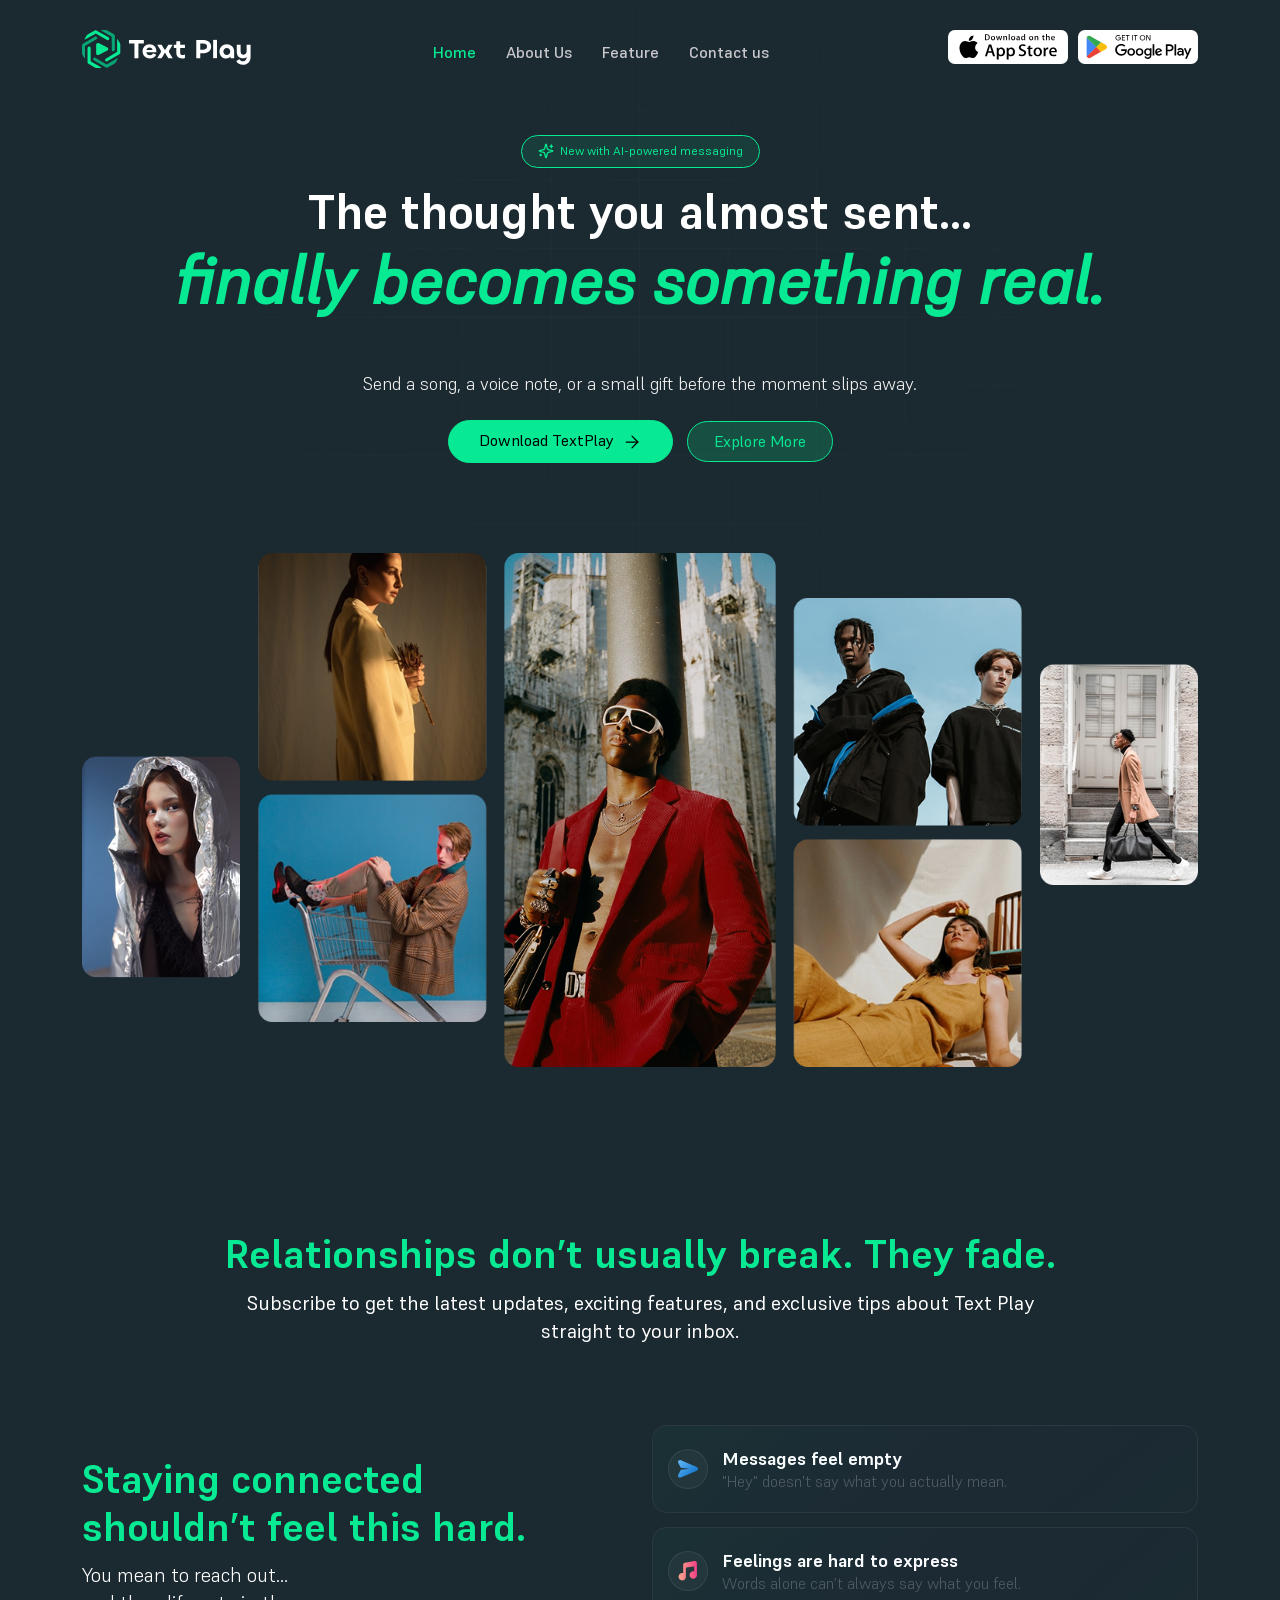
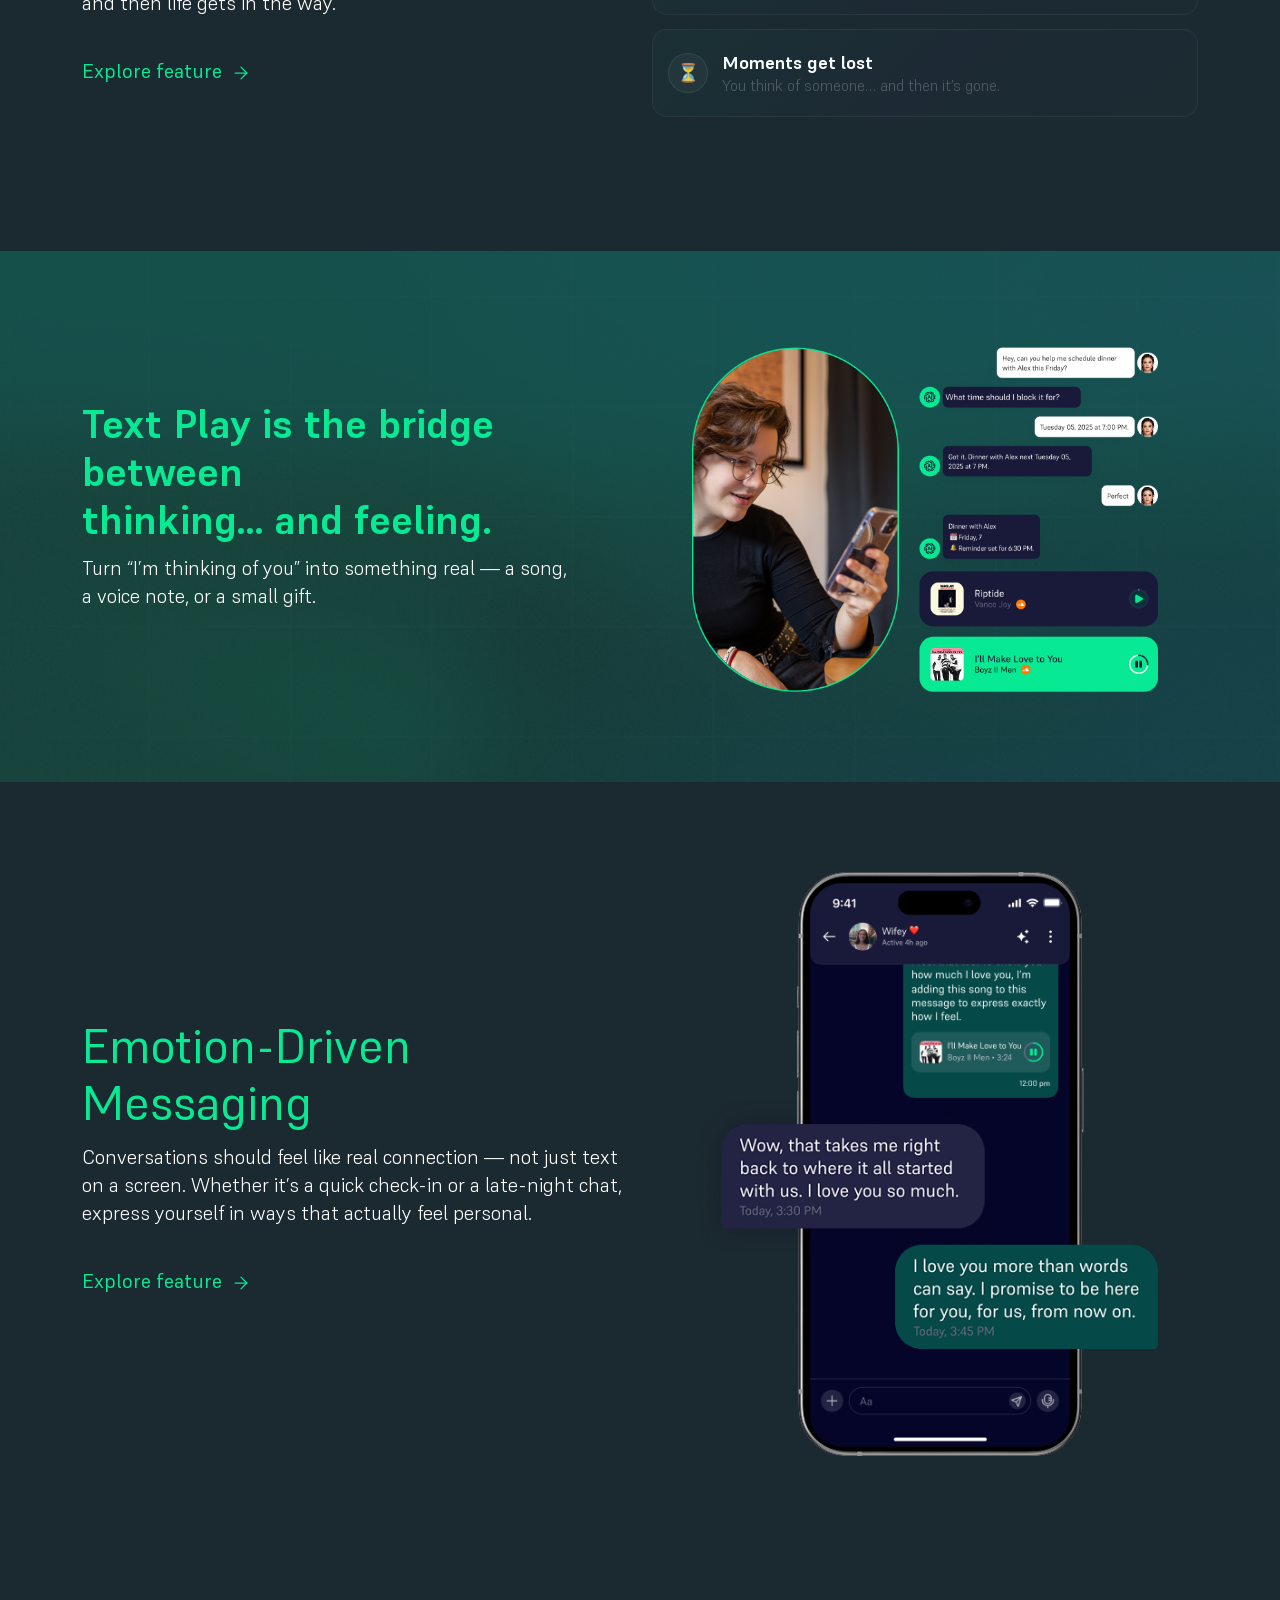
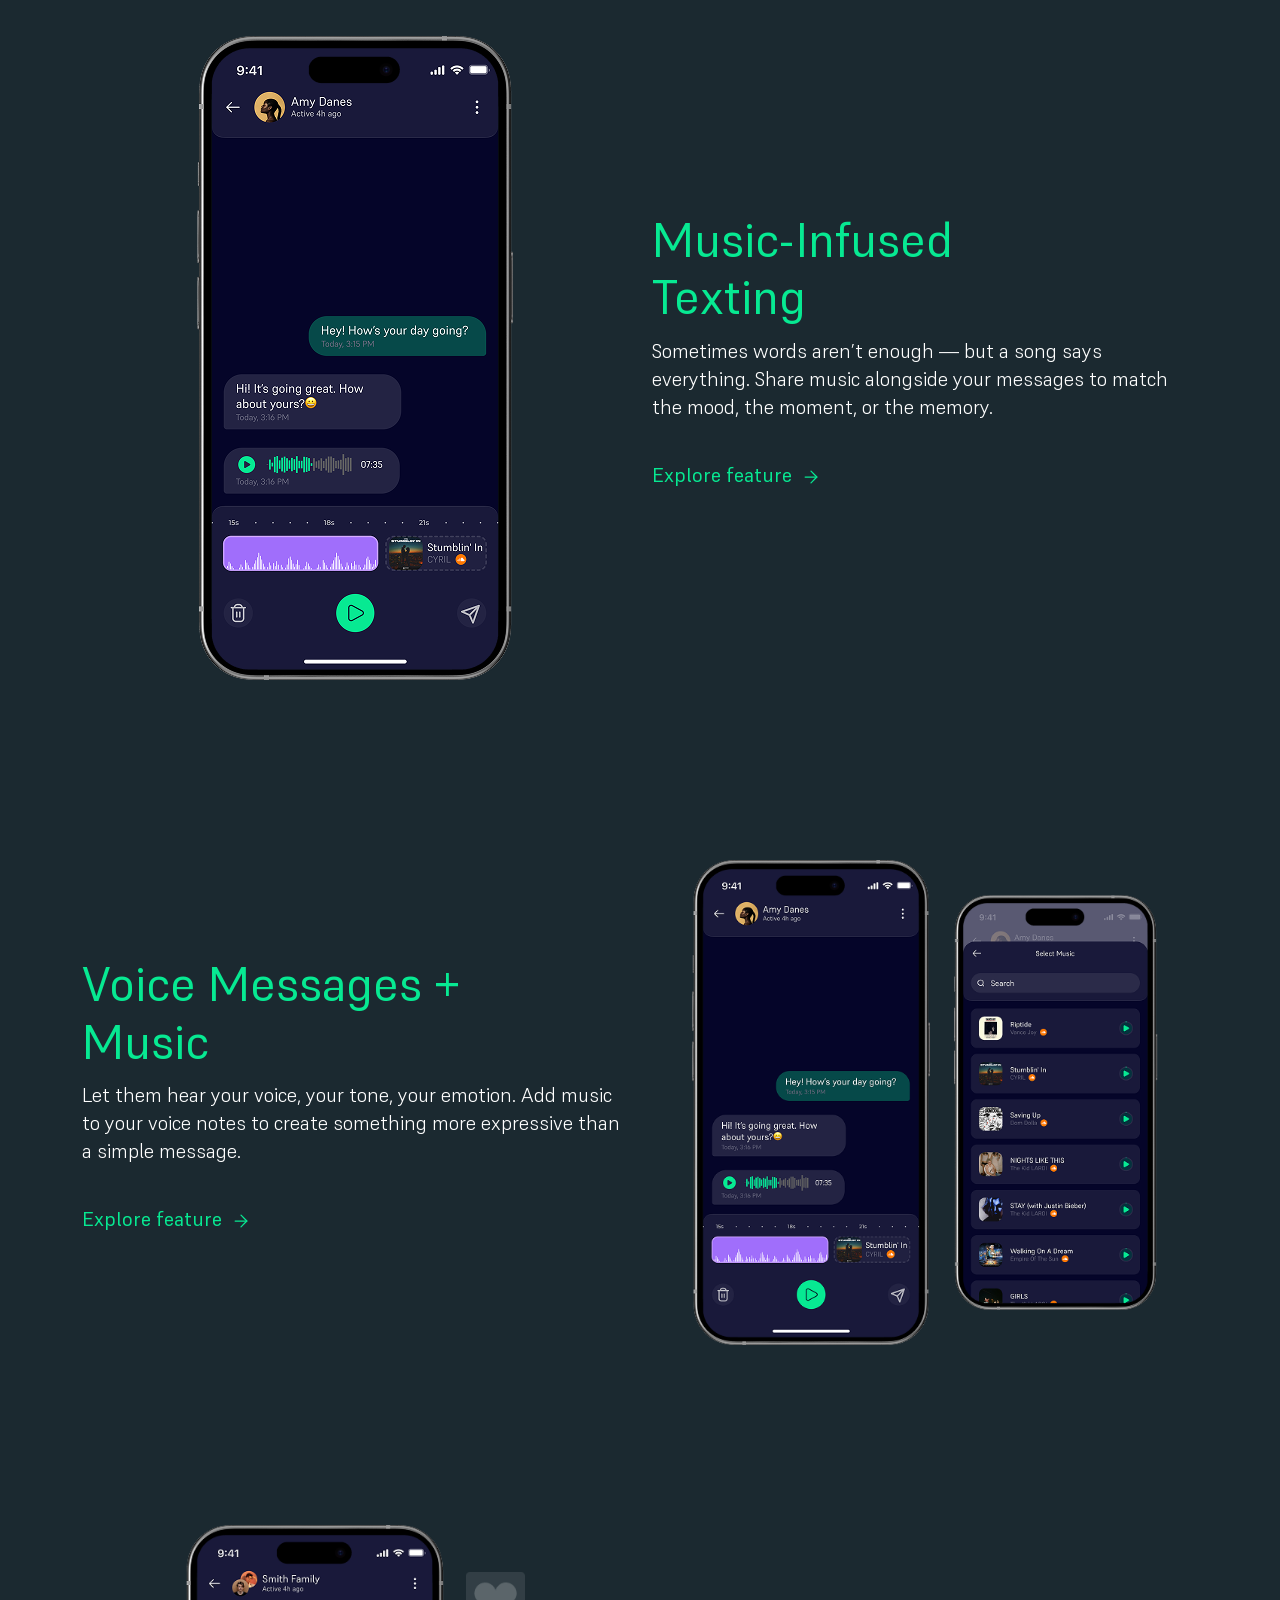
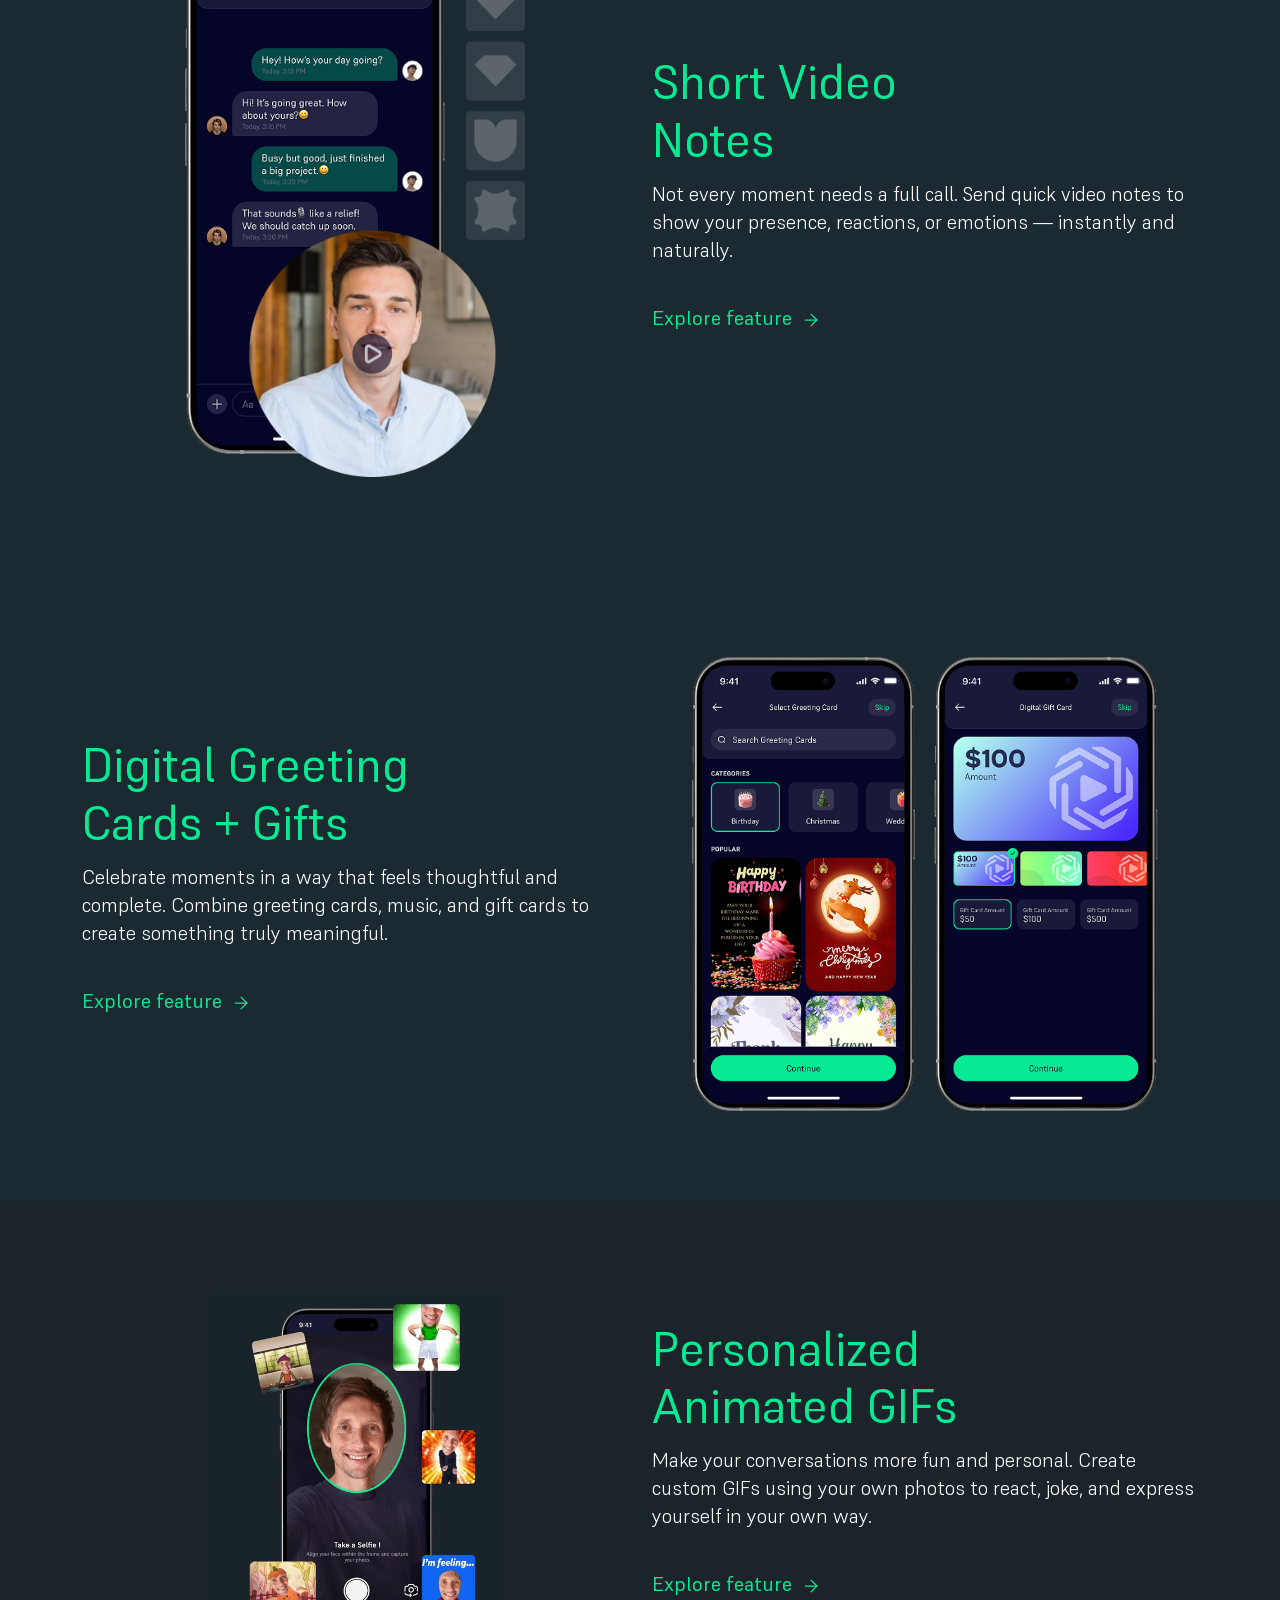
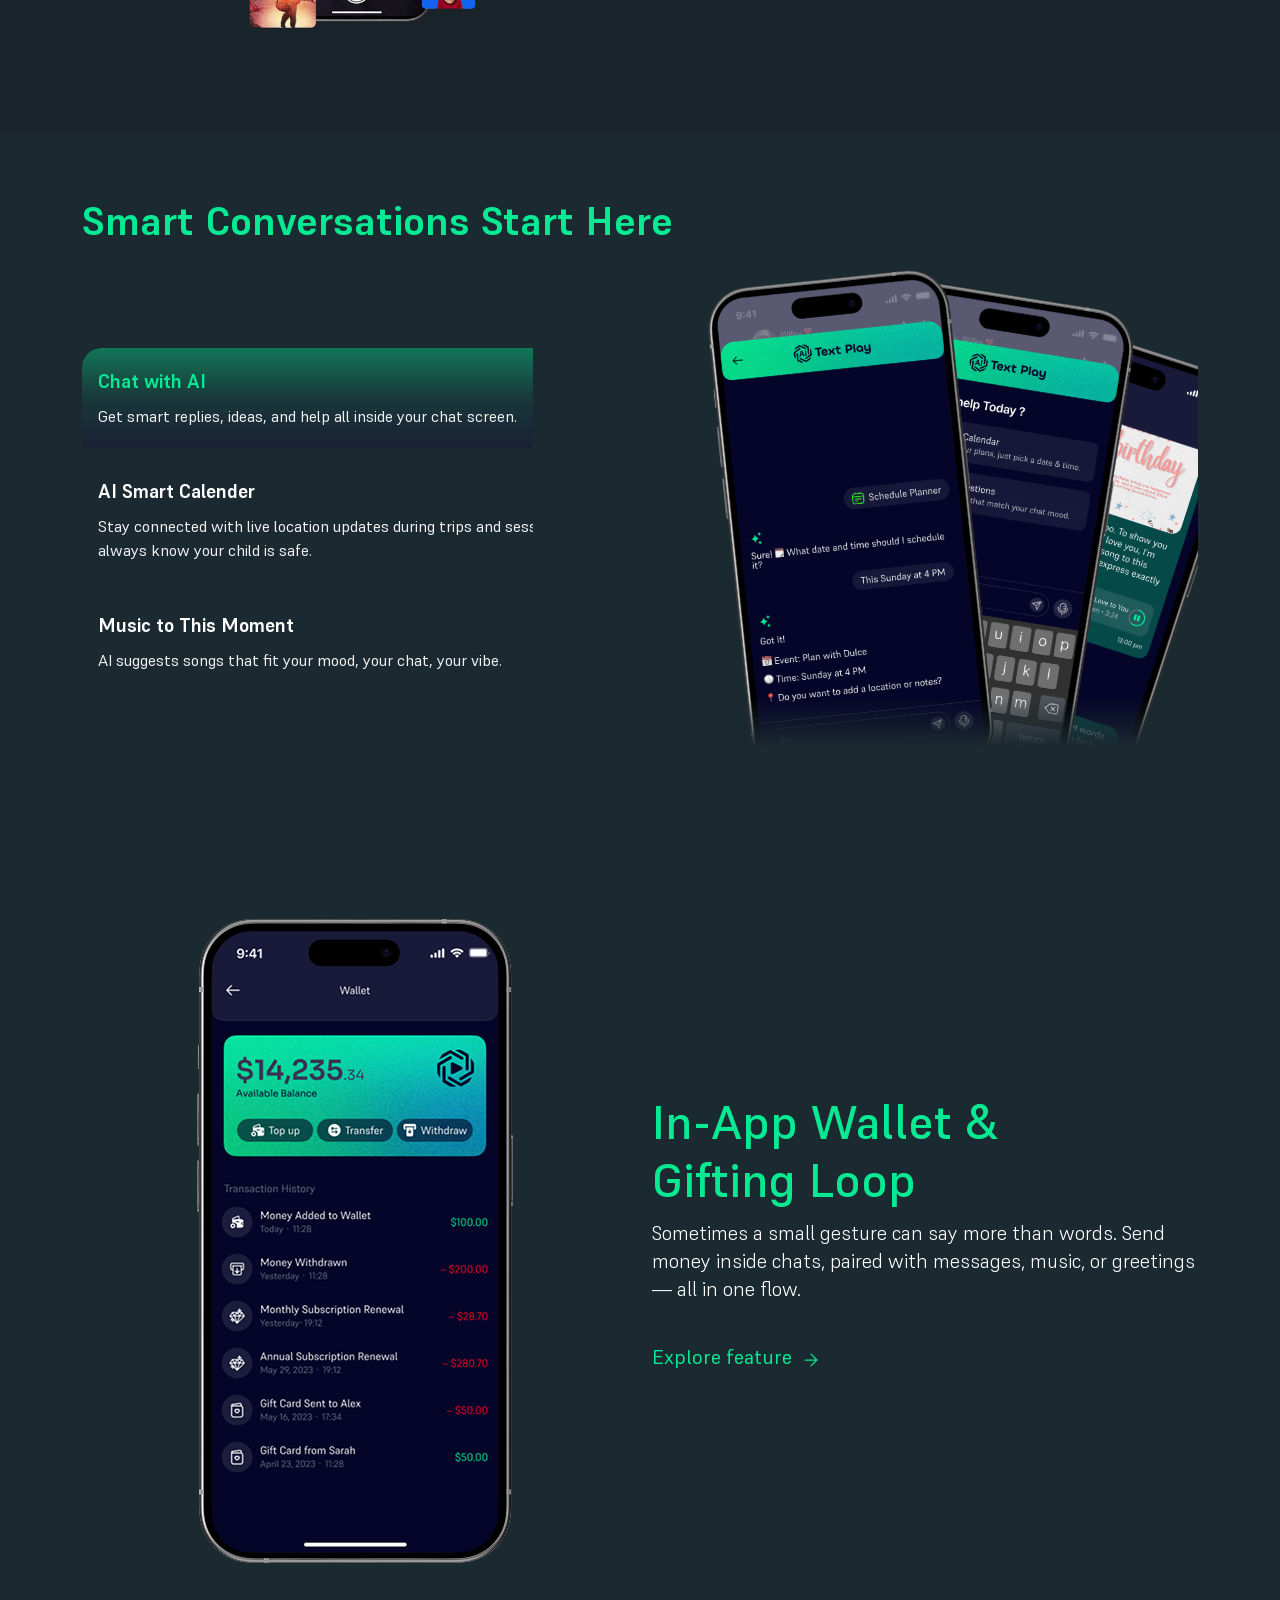
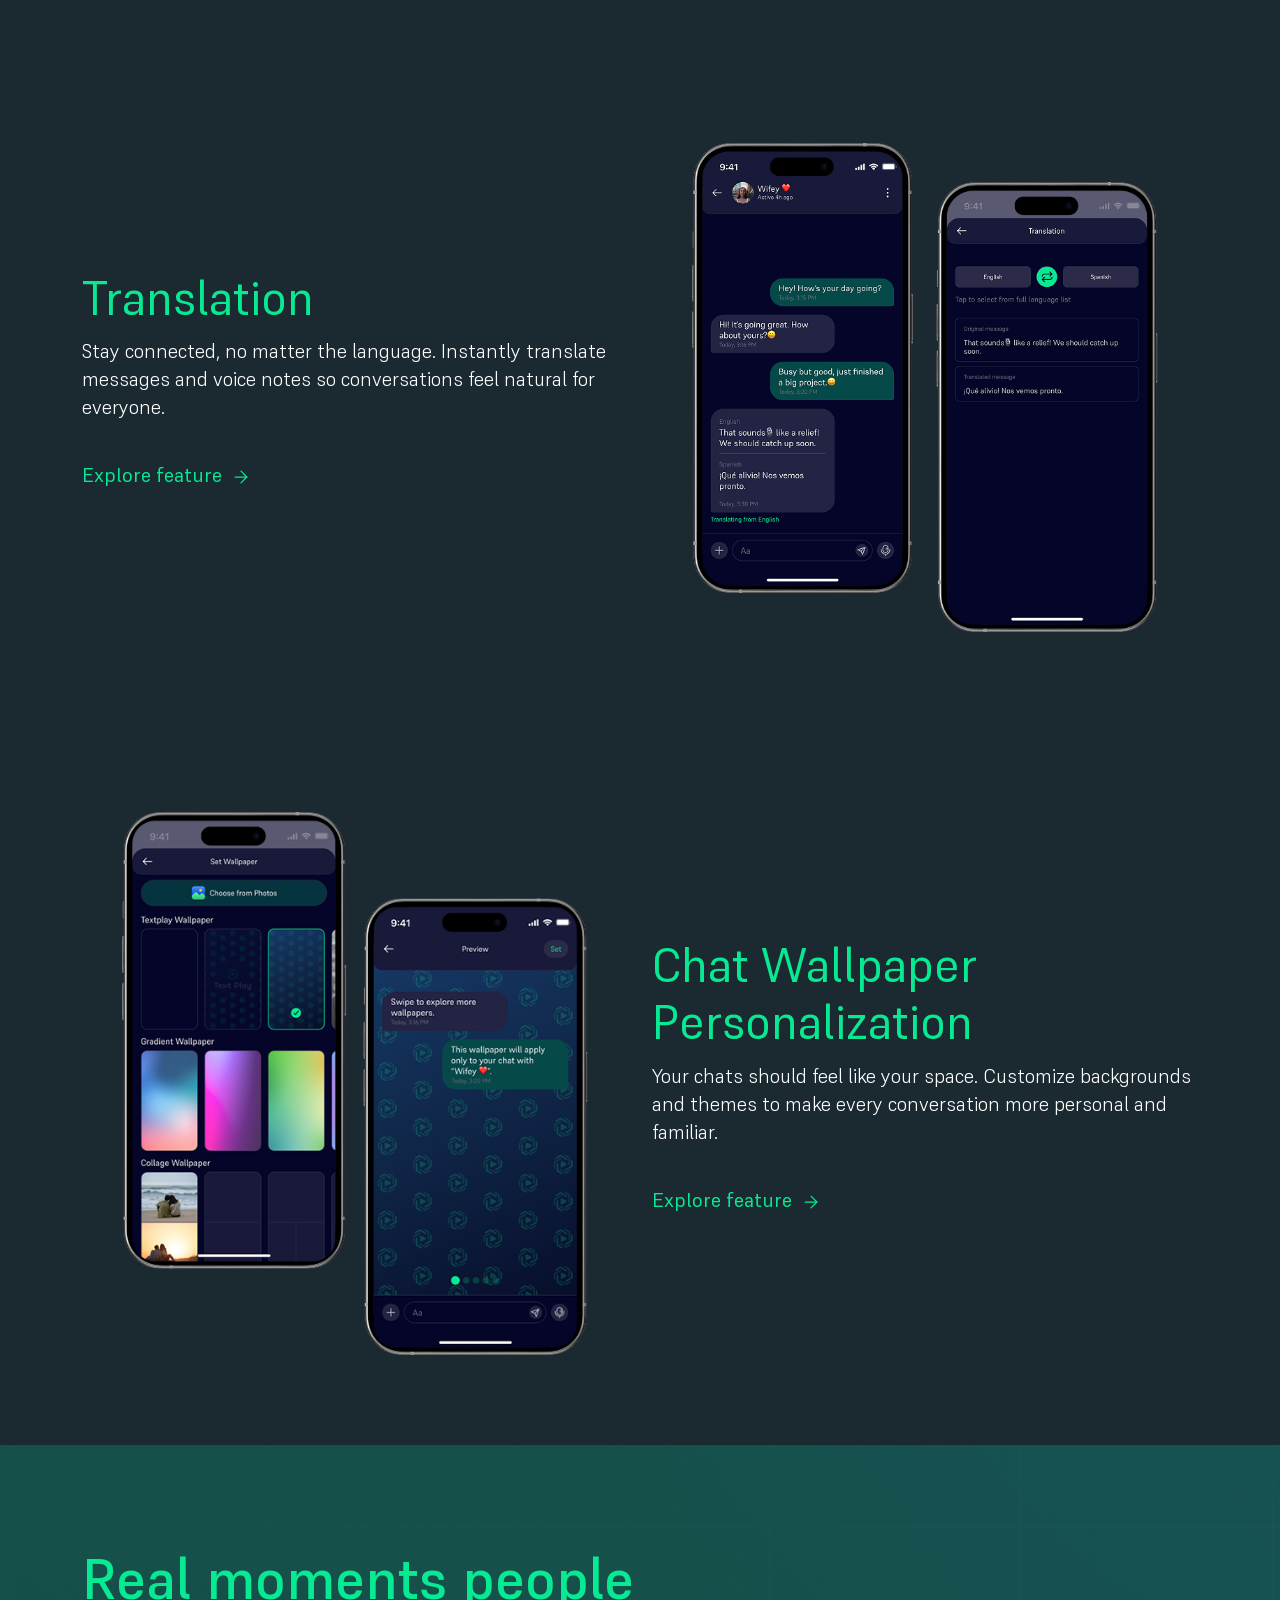
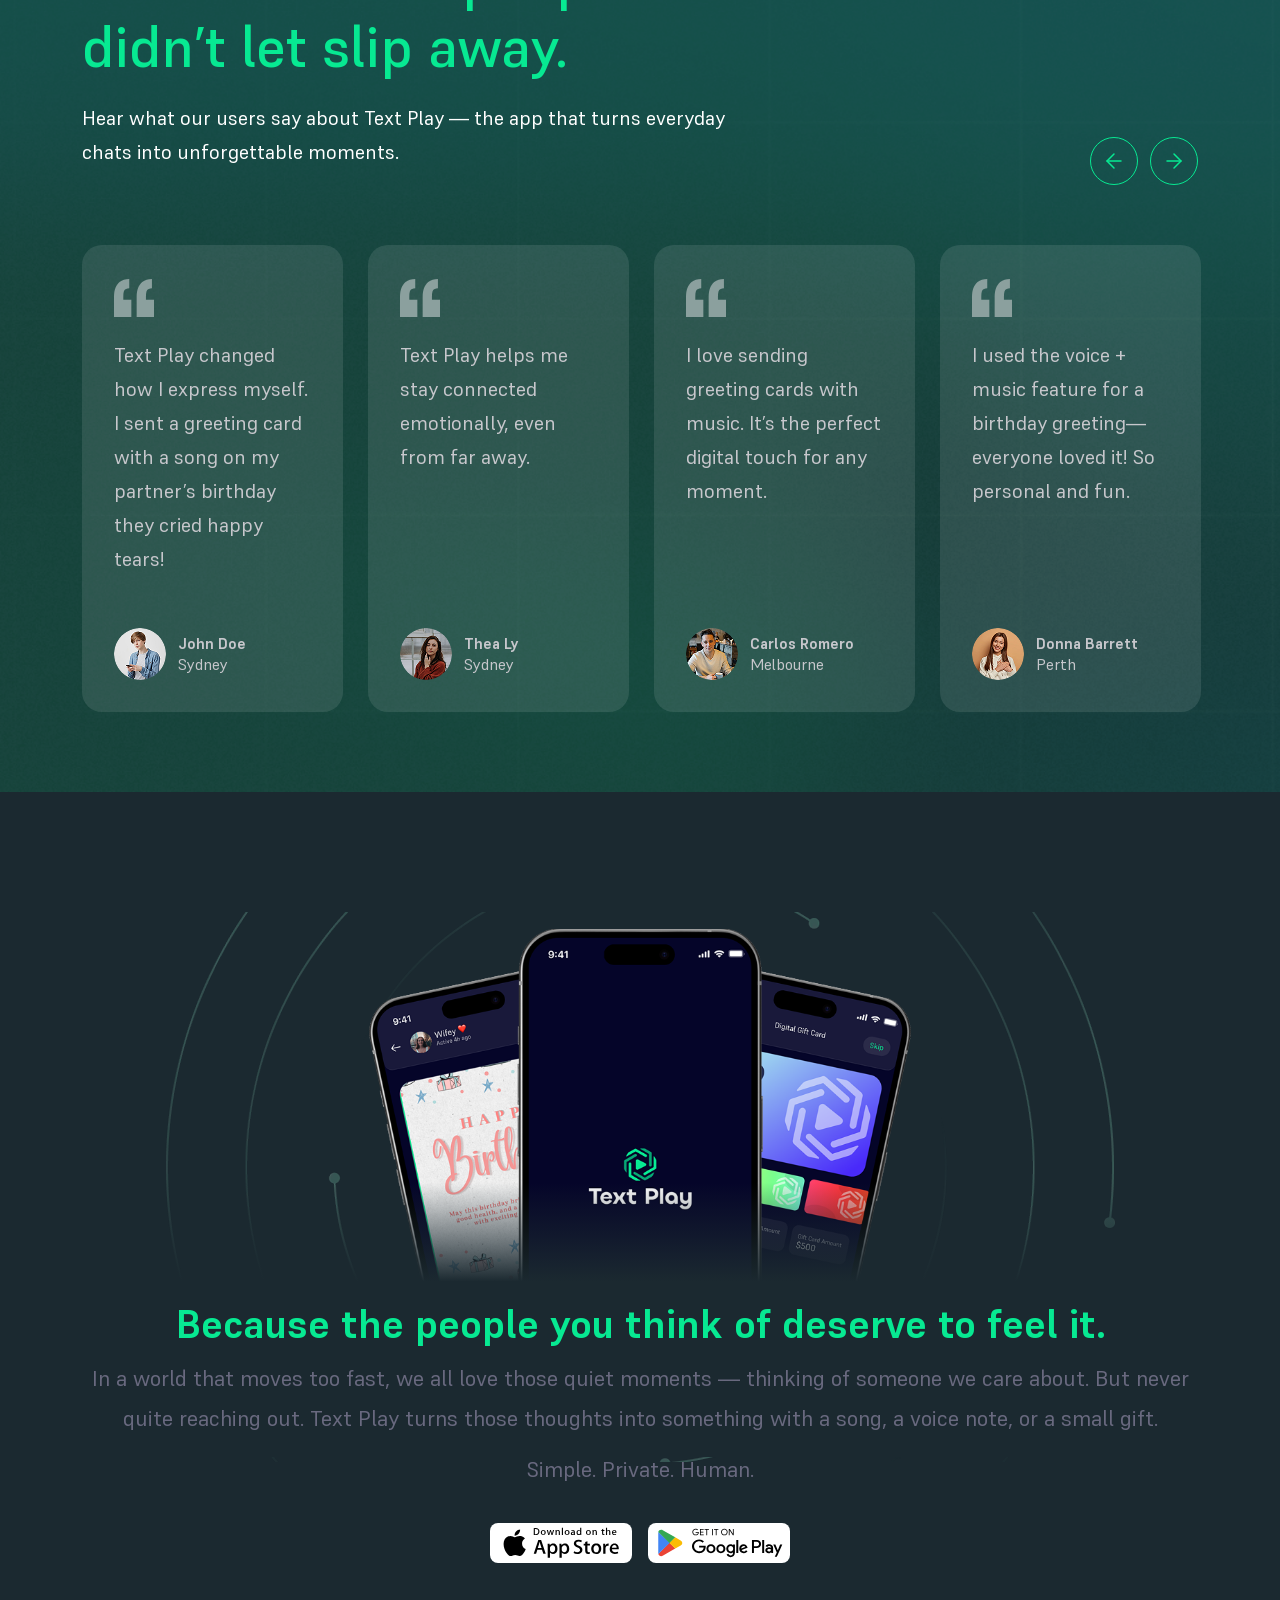
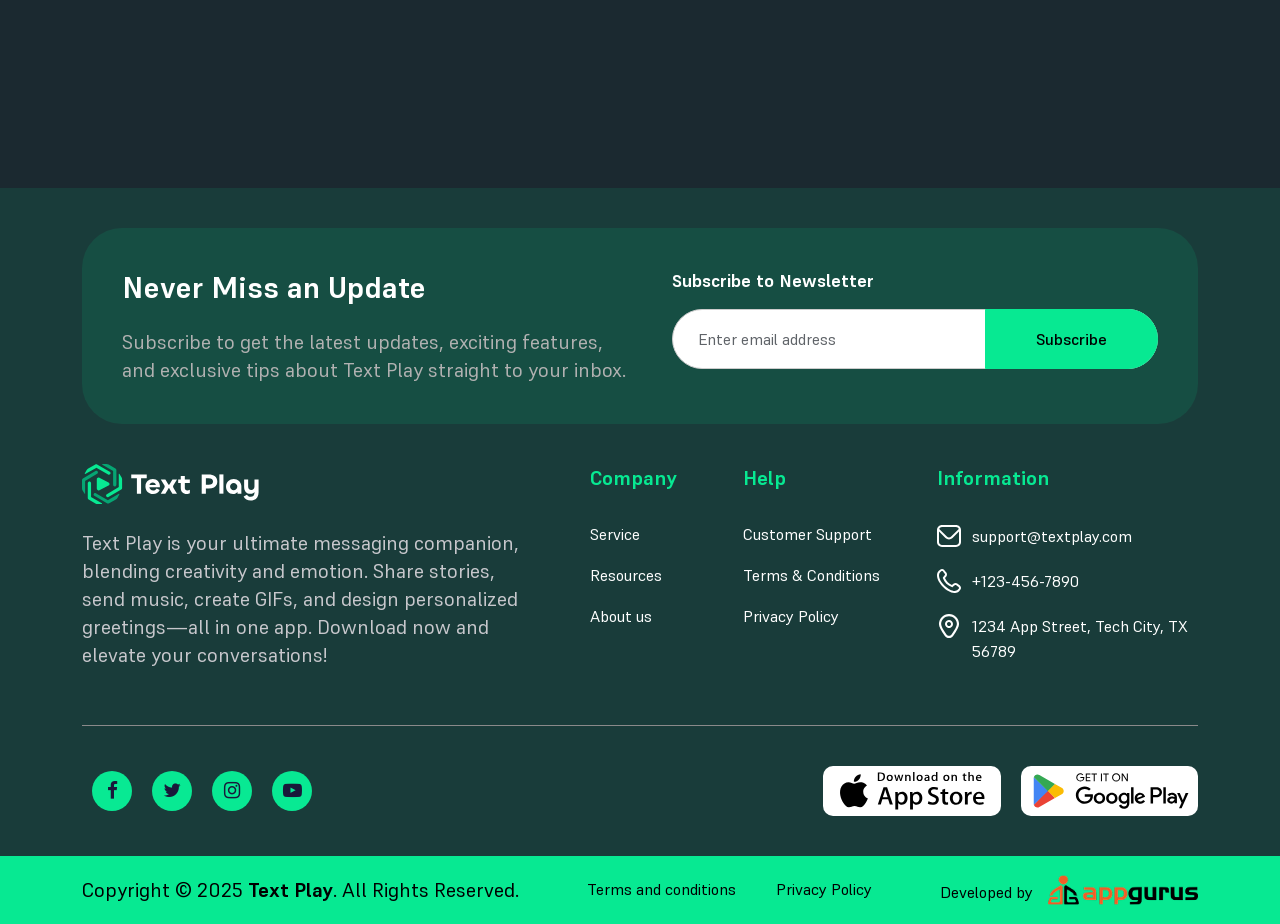
==== index-v1.html @ 73a05714 "font-size changes" ====
<!DOCTYPE html>
<html>

<head>
    <meta charset="utf-8">
    <meta http-equiv="X-UA-Compatible" content="IE=edge">
    <meta name="viewport" content="width=device-width, initial-scale=1, user-scalable=no">

    <title>Text Play</title>

    <!-- ================ /GOOGLE FONT EOC =================== -->
    <link rel="icon" type="image/x-icon" href="assets/images/favicon.png">
    <link href="assets/font/font-awesome/css/font-awesome.min.css" rel="stylesheet" type="text/css">
    <!-- ================ /GOOGLE FONT EOC =================== -->

    <!-- =================== /WEB CSS BOC ==================== -->
    <link rel="stylesheet" type="text/css" href="./assets/css/bootstrap-5.0.2/css/bootstrap.min.css">
    <link rel="stylesheet" type="text/css" href="./assets/font/supreme/stylesheet.css">
    <link rel="stylesheet" type="text/css" href="./assets/css/animations.css">
    <link rel="stylesheet" type="text/css" href="./assets/css/slick.min.css">
    <link rel="stylesheet" type="text/css" href="./assets/css/style.css">
    <link rel="stylesheet" type="text/css" href="./assets/css/media.css">

    <!-- =================== /WEB CSS EOC ==================== -->

</head>

<body id="home" class="homePage">

    <!-- ====== /WRAPPER BOC ====== -->
    <div class="page-wrapper ">
        <!-- header start -->
        <header class="site-header">
            <div class="header-main nav-area">
                <div class="header-inner-main">
                    <div class="container">
                        <div class="navbar-container">

                            <nav class="navbar navbar-dark navbar-expand-lg">
                                <div class="header-logo">
                                    <a href="#"><img src="assets/images/logo.svg" alt="header-logo"></a>
                                </div>
                                <div class="header-inner d-flex">
                                    <div class="header-right">
                                        <button class="navbar-toggler collapsed" type="button" data-bs-toggle="collapse"
                                            data-bs-target="#navbarNavDropdown" aria-controls="navbarNavDropdown"
                                            aria-expanded="false" aria-label="Toggle navigation">
                                            <span class="icon-bar"></span>
                                            <span class="icon-bar"></span>
                                            <span class="icon-bar"></span>
                                        </button>

                                        <div class="collapse header-menu navbar-collapse " id="navbarNavDropdown">
                                            <div class="header-menu-inner">
                                                <ul class="navbar-nav" id="menu-center">

                                                    <li class="nav-item">
                                                        <a href="#home" class="scrollTosection active">Home</a>
                                                    </li>

                                                    <li class="nav-item ">
                                                        <a href="about-us.html" class="scrollTosection">About Us</a>
                                                    </li>

                                                    <li class="nav-item">
                                                        <a href="#features" class="scrollTosection">Feature</a>
                                                    </li>

                                                    <li class="nav-item">
                                                        <a href="./contact-us.html" class="scrollTosection">Contact
                                                            us</a>
                                                    </li>


                                                </ul>

                                                <div class="header-btn">
                                                    <div class="app-link-main">
                                                        <a href="#" class="app-img-wp"><img
                                                                src="assets/images/app-strore.svg" alt="#"></a>
                                                        <a href="#" class="app-img-wp"><img
                                                                src="assets/images/google-pay.svg" alt="#"></a>
                                                    </div>
                                                </div>

                                            </div>
                                        </div>
                                    </div>
                                </div>
                            </nav>
                        </div>
                    </div>
                </div>
            </div>
        </header>
        <!-- header End -->

        <!-- Content Start -->
        <!-- <div class="audio-song-main">
            <audio id="audio_song" autoplay="autoplay" loop="loop" src="assets/audio/againstallodds.mp3"
                type="audio/mpeg"></audio>
            <a class="audio-btn play-link" id="audio_song-btn"> <span class="play-link-text">play / pause</span> </a>
        </div> -->

        <section class="banner-sec v1">
            <div class="banner-wrap pb-0">
                <div class="container">
                    <div class="hero-wrapper-v1 text-center">
                        <div class="hero-top-v1">
                            <span class="badge-ai font-14"><img src="./assets/images/Sparkles.svg" alt="Sparkles">New
                                with AI-powered messaging</span>
                            <h1 class="hero-title-v1 theme_text mb-0">
                                <span class="h1 d-block text-white fst-normal font-bl mb-0">
                                    The thought you almost sent…
                                </span>
                                finally becomes something real.
                            </h1>
                        </div>
                        <div class="hero-bottom-v1">
                            <p class="font-22">Send a song, a voice note, or a small gift before the moment
                                slips away.</p>
                            <button class="btn btn-download">Download TextPlay
                                <svg class="btn_arrow ms-1" width="24" height="24" viewBox="0 0 24 24" fill="none"
                                    xmlns="http://www.w3.org/2000/svg">
                                    <path d="M5 12H19" stroke="black" stroke-width="1.5" stroke-linecap="round"
                                        stroke-linejoin="round" />
                                    <path d="M12 5L19 12L12 19" stroke="black" stroke-width="1.5" stroke-linecap="round"
                                        stroke-linejoin="round" />
                                </svg>
                            </button>
                            <button class="btn btn-border">Explore More</button>
                        </div>

                        <div class="h-bannerv1-img">
                            <img src="./assets/images/home-img/hero-bannerv1.png" alt="">

                            <!-- <div class="h-collage-grid">
                                <div class="h-col first">
                                    <div class="item">
                                        <img src="./assets/images/home-img/h-img1.png" alt="image">
                                    </div>
                                </div>

                                <div class="h-col sec ">

                                    <div class="item">
                                        <img src="./assets/images/home-img/h-img2.png" alt="image">
                                    </div>

                                    <div class="item">
                                        <img src="./assets/images/home-img/h-img3.png" alt="image">
                                    </div>

                                </div>

                                <div class="h-col third">
                                    <div class="item">
                                        <img src="./assets/images/home-img/h-img4.png" alt="image">
                                    </div>
                                </div>

                                <div class="h-col fourth">
                                    <div class="item">
                                        <img src="./assets/images/home-img/h-img5.png" alt="image">
                                    </div>
                                    <div class="item">
                                        <img src="./assets/images/home-img/h-img6.png" alt="image">
                                    </div>
                                </div>

                                <div class="h-col fifth">
                                    <div class="item">
                                        <img src="./assets/images/home-img/h-img7.png" alt="image">
                                    </div>
                                </div>
                            </div> -->
                        </div>
                    </div>

                </div>
            </div>
        </section>

        <section class="explore-feature padding-t-60 padding-b-60">
            <div class="container">

                <div class="section-title mx-auto text-center">
                    <h2 class="theme_text">Relationships don’t usually break. They fade.</h2>
                    <p class="mb-0 text-white font-20">Subscribe to get the latest updates, exciting features, and
                        exclusive tips about Text Play straight to your inbox.</p>
                </div>
                <div class="main-wrapper padding-t-60 padding-b-60">
                    <div class="row align-items-center">
                        <div class="col-lg-6">
                            <div class="content-left">
                                <h2 class="theme_text h2 mb-0">Staying connected <br>
                                    shouldn’t feel this hard.</h2>
                                <p class="font-20 text-white fw-light">You mean to reach out… <br>
                                    and then life gets in the way.</p>
                                <button class="btn btn-transparent ps-0">Explore feature
                                    <svg class="btn_arrow ms-1" width="24" height="24" viewBox="0 0 24 24" fill="none"
                                        xmlns="http://www.w3.org/2000/svg">
                                        <path d="M5 12H19" stroke="#07E992" stroke-width="1.5" stroke-linecap="round"
                                            stroke-linejoin="round" />
                                        <path d="M12 5L19 12L12 19" stroke="#07E992" stroke-width="1.5"
                                            stroke-linecap="round" stroke-linejoin="round" />
                                    </svg>
                                </button>

                            </div>
                        </div>
                        <div class="col-lg-6">
                            <div class="ef-items">
                                <div class="contact-item">
                                    <div class="ci-icon green"><img src="./assets/images/home-img/feel-empty.svg"
                                            alt="">
                                    </div>
                                    <div class="ci-text-bold">
                                        <h6>Messages feel empty</h6>
                                        <p>"Hey" doesn't say what you actually mean.</p>
                                    </div>
                                </div>
                                <div class="contact-item">
                                    <div class="ci-icon green"><img src="./assets/images/home-img/express.svg"
                                            alt="">
                                    </div>
                                    <div class="ci-text-bold">
                                        <h6>Feelings are hard to express</h6>
                                        <p>Words alone can’t always say what you feel.</p>
                                    </div>
                                </div>
                                <div class="contact-item">
                                    <div class="ci-icon green">⏳
                                    </div>
                                    <div class="ci-text-bold">
                                        <h6>Moments get lost</h6>
                                        <p>You think of someone… and then it’s gone.</p>
                                    </div>
                                </div>
                            </div>
                        </div>
                    </div>
                </div>
            </div>

        </section>

        <section class="bridge-between padding-t-60 padding-b-60">
            <div class="container">

                <div class="main-wrapper padding-t-30 padding-b-30">
                    <div class="row align-items-center">
                        <div class="col-lg-6">
                            <div class="content-left">
                                <h2 class="theme_text h2 mb-0">Text Play is the bridge between <br> thinking… and
                                    feeling.</h2>
                                <p class="font-20 text-white pe-lg-5 fw-light">Turn “I’m thinking of you” into something real — a song, a
                                    voice note, or a small gift.</p>
                            </div>
                        </div>
                        <div class="col-lg-6">
                            <div class="img-wrapper text-center">
                                <img src="./assets/images/home-img/thinking&feeling.png" alt="image">
                            </div>
                        </div>
                    </div>
                </div>
            </div>

        </section>

        <section class="driven-mesgs padding-t-60 padding-b-60">
            <div class="container">

                <div class="main-wrapper padding-t-30 padding-b-30">
                    <div class="row align-items-center">
                        <div class="col-lg-6">
                            <div class="content-left">
                                <h2 class="theme_text h1 font-400 mb-0">Emotion-Driven <br>
                                    Messaging</h2>
                                <p class="font-20 text-white fw-light">Conversations should feel like real connection — not just
                                    text on a screen. Whether it’s a quick check-in or a late-night chat, express
                                    yourself in ways that actually feel personal.</p>
                                <button class="btn btn-transparent ps-0">Explore feature
                                    <svg class="btn_arrow ms-1" width="24" height="24" viewBox="0 0 24 24" fill="none"
                                        xmlns="http://www.w3.org/2000/svg">
                                        <path d="M5 12H19" stroke="#07E992" stroke-width="1.5" stroke-linecap="round"
                                            stroke-linejoin="round" />
                                        <path d="M12 5L19 12L12 19" stroke="#07E992" stroke-width="1.5"
                                            stroke-linecap="round" stroke-linejoin="round" />
                                    </svg>
                                </button>

                            </div>
                        </div>
                        <div class="col-lg-6">
                            <div class="img-wrapper text-center">
                                <img src="./assets/images/home-img/driven-mesg.png" alt="image">
                            </div>
                        </div>
                    </div>
                </div>
            </div>

        </section>

        <section class="music-infused padding-t-60 padding-b-60">
            <div class="container">

                <div class="main-wrapper padding-t-30 padding-b-30">
                    <div class="row align-items-center flex-column-reverse flex-lg-row">
                        <div class="col-lg-6">
                            <div class="img-wrapper text-center">
                                <img src="./assets/images/home-img/music-infused.png" alt="image">
                            </div>
                        </div>
                        <div class="col-lg-6">
                            <div class="content-left">
                                <h2 class="theme_text h1 font-400 mb-0">Music-Infused <br>
                                    Texting</h2>
                                <p class="font-20 text-white fw-light">Sometimes words aren’t enough — but a song says
                                    everything. Share music alongside your messages to match the mood, the moment, or
                                    the memory.</p>
                                <button class="btn btn-transparent ps-0">Explore feature
                                    <svg class="btn_arrow ms-1" width="24" height="24" viewBox="0 0 24 24" fill="none"
                                        xmlns="http://www.w3.org/2000/svg">
                                        <path d="M5 12H19" stroke="#07E992" stroke-width="1.5" stroke-linecap="round"
                                            stroke-linejoin="round" />
                                        <path d="M12 5L19 12L12 19" stroke="#07E992" stroke-width="1.5"
                                            stroke-linecap="round" stroke-linejoin="round" />
                                    </svg>
                                </button>

                            </div>
                        </div>
                    </div>
                </div>
            </div>

        </section>

        <section class="voice-mesgs padding-t-60 padding-b-60">
            <div class="container">

                <div class="main-wrapper padding-t-30 padding-b-30">
                    <div class="row align-items-center">
                        <div class="col-lg-6">
                            <div class="content-left">
                                <h2 class="theme_text h1 font-400 mb-0">Voice Messages + <br>
                                    Music</h2>
                                <p class="font-20 text-white fw-light">Let them hear your voice, your tone, your emotion. Add
                                    music to your voice notes to create something more expressive than a simple message.
                                </p>
                                <button class="btn btn-transparent ps-0">Explore feature
                                    <svg class="btn_arrow ms-1" width="24" height="24" viewBox="0 0 24 24" fill="none"
                                        xmlns="http://www.w3.org/2000/svg">
                                        <path d="M5 12H19" stroke="#07E992" stroke-width="1.5" stroke-linecap="round"
                                            stroke-linejoin="round" />
                                        <path d="M12 5L19 12L12 19" stroke="#07E992" stroke-width="1.5"
                                            stroke-linecap="round" stroke-linejoin="round" />
                                    </svg>
                                </button>

                            </div>
                        </div>
                        <div class="col-lg-6">
                            <div class="img-wrapper text-center">
                                <img src="./assets/images/home-img/voice-mesg.png" alt="image">
                            </div>
                        </div>
                    </div>
                </div>
            </div>

        </section>

        <section class="short-note-slider padding-t-60 padding-b-60">
            <div class="container">

                <div class="main-wrapper padding-t-30 padding-b-30">
                    <div class="row align-items-center flex-column-reverse flex-lg-row">
                        <div class="col-lg-6">
                            <div class="img-wrapper text-center">
                                <img src="./assets/images/home-img/short-note.png" alt="image">
                            </div>
                        </div>
                        <div class="col-lg-6">
                            <div class="content-left">
                                <h2 class="theme_text h1 font-400 mb-0">Short Video <br>
                                    Notes</h2>
                                <p class="font-20 text-white fw-light">Not every moment needs a full call. Send quick video notes
                                    to show your presence, reactions, or emotions — instantly and naturally.</p>
                                <button class="btn btn-transparent ps-0">Explore feature
                                    <svg class="btn_arrow ms-1" width="24" height="24" viewBox="0 0 24 24" fill="none"
                                        xmlns="http://www.w3.org/2000/svg">
                                        <path d="M5 12H19" stroke="#07E992" stroke-width="1.5" stroke-linecap="round"
                                            stroke-linejoin="round" />
                                        <path d="M12 5L19 12L12 19" stroke="#07E992" stroke-width="1.5"
                                            stroke-linecap="round" stroke-linejoin="round" />
                                    </svg>
                                </button>

                            </div>
                        </div>
                    </div>
                </div>
            </div>

        </section>

        <section class="digial-greetings padding-t-60 padding-b-60">
            <div class="container">

                <div class="main-wrapper padding-t-30 padding-b-30">
                    <div class="row align-items-center">
                        <div class="col-lg-6">
                            <div class="content-left">
                                <h2 class="theme_text h1 font-400 mb-0">Digital Greeting <br>
                                    Cards + Gifts
                                    </h2>
                                <p class="font-20 text-white fw-light">Celebrate moments in a way that feels thoughtful and
                                    complete. Combine greeting cards, music, and gift cards to create something truly
                                    meaningful.
                                </p>
                                <button class="btn btn-transparent ps-0">Explore feature
                                    <svg class="btn_arrow ms-1" width="24" height="24" viewBox="0 0 24 24" fill="none"
                                        xmlns="http://www.w3.org/2000/svg">
                                        <path d="M5 12H19" stroke="#07E992" stroke-width="1.5" stroke-linecap="round"
                                            stroke-linejoin="round" />
                                        <path d="M12 5L19 12L12 19" stroke="#07E992" stroke-width="1.5"
                                            stroke-linecap="round" stroke-linejoin="round" />
                                    </svg>
                                </button>

                            </div>
                        </div>
                        <div class="col-lg-6">
                            <div class="img-wrapper text-center">
                                <img src="./assets/images/home-img/digital-card1.png" alt="image">
                            </div>
                        </div>
                    </div>
                </div>
            </div>

        </section>

        <section class="animated-gifs padding-t-60 padding-b-60">
            <div class="container">

                <div class="main-wrapper padding-t-30 padding-b-30">
                    <div class="row align-items-center flex-column-reverse flex-lg-row">
                        <div class="col-lg-6">
                            <div class="img-wrapper text-center">
                                <img src="./assets/images/home-img/face-gif.gif" alt="image">
                            </div>
                        </div>
                        <div class="col-lg-6">
                            <div class="content-left">
                                <h2 class="theme_text h1 font-400 mb-0">Personalized <br>
                                    Animated GIFs</h2>
                                <p class="font-20 text-white fw-light">Make your conversations more fun and personal. Create
                                    custom GIFs using your own photos to react, joke, and express yourself in your own
                                    way.</p>
                                <button class="btn btn-transparent ps-0">Explore feature
                                    <svg class="btn_arrow ms-1" width="24" height="24" viewBox="0 0 24 24" fill="none"
                                        xmlns="http://www.w3.org/2000/svg">
                                        <path d="M5 12H19" stroke="#07E992" stroke-width="1.5" stroke-linecap="round"
                                            stroke-linejoin="round" />
                                        <path d="M12 5L19 12L12 19" stroke="#07E992" stroke-width="1.5"
                                            stroke-linecap="round" stroke-linejoin="round" />
                                    </svg>
                                </button>

                            </div>
                        </div>
                    </div>
                </div>
            </div>

        </section>

        <!-- Text Play AI -->
        <section class="smart-conversations-sec-v1 padding-t-60">
            <div class="smart-conversations-wrap">
                <div class="container">
                    <div class="section-title">
                        <h2 class="theme_text">Smart Conversations Start Here</h2>
                    </div>
                    <div class="process-step-main">
                        <div class="row">
                            <div class="col-lg-5  process-step-left ">
                                <div
                                    class="parents-features-main parents-features-slider-v2 slick-initialized slick-slider slick-vertical">
                                    <div class="slick-list draggable" style="height: auto;">
                                        <div class="slick-track"
                                            style="opacity: 1; height: 441px; transform: translate3d(0px, 0px, 0px);">
                                            <div class="parents-features-click slick-slide slick-current slick-active"
                                                data-slick-index="0" aria-hidden="false" tabindex="0"
                                                style="width: 576px; height: auto;">
                                                <h5>Chat with AI</h5>
                                                <p>Get smart replies, ideas, and help all inside your chat screen.</p>
                                            </div>
                                            <div class="parents-features-click slick-slide slick-active"
                                                data-slick-index="1" aria-hidden="false" tabindex="0"
                                                style="width: 576px; height: auto;">
                                                <h5>AI Smart Calender</h5>
                                                <p>Stay connected with live location updates during trips and sessions,
                                                    so you always know your child is safe.</p>
                                            </div>
                                            <div class="parents-features-click slick-slide slick-active"
                                                data-slick-index="2" aria-hidden="false" tabindex="0"
                                                style="width: 576px; height: auto;">
                                                <h5>Music to This Moment</h5>
                                                <p>AI suggests songs that fit your mood, your chat, your vibe.</p>
                                            </div>
                                        </div>
                                    </div>



                                </div>

                            </div>

                            <div class="col-lg-7 process-step-right ">
                                <div class="smart-features-mockup-main ">
                                    <div
                                        class="smart-features-img-wp smart-features-img-slider-v2 slick-initialized slick-slider">
                                        <div class="slick-list draggable">
                                            <div class="slick-track"
                                                style="opacity: 1; width: 816px; transform: translate3d(0px, 0px, 0px);">
                                                <div class="smart-features-pane smart-features-pane-v2 smart-features-v1 smart-features-v21 slick-slide slick-current slick-active"
                                                    data-slick-index="0" aria-hidden="false" tabindex="0"
                                                    style="width: 272px;">
                                                    <div class="smart-features-img">
                                                        <img src="assets/images/smart-c-mockup/smart-conversations-features-1.png"
                                                            class="img-fluid" alt="Image">
                                                    </div>
                                                </div>
                                                <div class="smart-features-pane smart-features-pane-v2 smart-features-v2 smart-features-v22 slick-slide slick-active"
                                                    data-slick-index="1" aria-hidden="false" tabindex="0"
                                                    style="width: 272px;">
                                                    <div class="smart-features-img">
                                                        <img src="assets/images/smart-c-mockup/smart-conversations-features-2.png"
                                                            class="img-fluid" alt="Image">
                                                    </div>
                                                </div>
                                                <div class="smart-features-pane smart-features-pane-v2 smart-features-v3 smart-features-v23 slick-slide slick-active"
                                                    data-slick-index="2" aria-hidden="false" tabindex="0"
                                                    style="width: 272px;">
                                                    <div class="smart-features-img">
                                                        <img src="assets/images/smart-c-mockup/smart-conversations-features-3.png"
                                                            class="img-fluid" alt="Image">
                                                    </div>
                                                </div>
                                            </div>
                                        </div>


                                    </div>
                                </div>
                            </div>
                        </div>
                    </div>
                </div>
            </div>
        </section>

        <section class="in-app-wallet padding-t-60 padding-b-60">
            <div class="container">

                <div class="main-wrapper padding-t-30 padding-b-30">
                    <div class="row align-items-center flex-column-reverse flex-lg-row">
                        <div class="col-lg-6">
                            <div class="img-wrapper text-center">
                                <img src="./assets/images/home-img/wallet-giftingcard.png" alt="image">
                            </div>
                        </div>
                        <div class="col-lg-6">
                            <div class="content-left">
                                <h2 class="theme_text h1 font-md mb-0">In-App Wallet & <br>
                                    Gifting Loop</h2>
                                <p class="font-20 text-white fw-light">Sometimes a small gesture can say more than words. Send
                                    money inside chats, paired with messages, music, or greetings — all in one flow.</p>
                                <button class="btn btn-transparent ps-0">Explore feature
                                    <svg class="btn_arrow ms-1" width="24" height="24" viewBox="0 0 24 24" fill="none"
                                        xmlns="http://www.w3.org/2000/svg">
                                        <path d="M5 12H19" stroke="#07E992" stroke-width="1.5" stroke-linecap="round"
                                            stroke-linejoin="round" />
                                        <path d="M12 5L19 12L12 19" stroke="#07E992" stroke-width="1.5"
                                            stroke-linecap="round" stroke-linejoin="round" />
                                    </svg>
                                </button>

                            </div>
                        </div>
                    </div>
                </div>
            </div>

        </section>

        <section class="translation-sec padding-t-60 padding-b-60">
            <div class="container">
                <div class="main-wrapper padding-t-30 padding-b-30">
                    <div class="row align-items-center">
                        <div class="col-lg-6">
                            <div class="content-left">
                                <h2 class="theme_text h1 font-400 mb-0">Translation</h2>
                                <p class="font-20 text-white fw-light">Stay connected, no matter the language. Instantly
                                    translate messages and voice notes so conversations feel natural for everyone.</p>
                                <button class="btn btn-transparent ps-0">Explore feature
                                    <svg class="btn_arrow ms-1" width="24" height="24" viewBox="0 0 24 24" fill="none"
                                        xmlns="http://www.w3.org/2000/svg">
                                        <path d="M5 12H19" stroke="#07E992" stroke-width="1.5" stroke-linecap="round"
                                            stroke-linejoin="round" />
                                        <path d="M12 5L19 12L12 19" stroke="#07E992" stroke-width="1.5"
                                            stroke-linecap="round" stroke-linejoin="round" />
                                    </svg>
                                </button>

                            </div>
                        </div>
                        <div class="col-lg-6">
                            <div class="img-wrapper text-center">
                                <img src="./assets/images/home-img/translation.png" alt="image">
                            </div>
                        </div>
                    </div>
                </div>
            </div>

        </section>

        <section class="chat-wallp-sec padding-t-60 padding-b-60">
            <div class="container">

                <div class="main-wrapper padding-t-30 padding-b-30">
                    <div class="row align-items-center flex-column-reverse flex-lg-row">
                        <div class="col-lg-6">
                            <div class="img-wrapper text-center">
                                <img src="./assets/images/home-img/chat-wallpaper.png" alt="image">
                            </div>
                        </div>
                        <div class="col-lg-6">
                            <div class="content-left">
                                <h2 class="theme_text h1 font-400 mb-0">Chat Wallpaper <br> Personalization</h2>
                                <p class="font-20 text-white fw-light">Your chats should feel like your space. Customize
                                    backgrounds and themes to make every conversation more personal and familiar.</p>
                                <button class="btn btn-transparent ps-0">Explore feature
                                    <svg class="btn_arrow ms-1" width="24" height="24" viewBox="0 0 24 24" fill="none"
                                        xmlns="http://www.w3.org/2000/svg">
                                        <path d="M5 12H19" stroke="#07E992" stroke-width="1.5" stroke-linecap="round"
                                            stroke-linejoin="round" />
                                        <path d="M12 5L19 12L12 19" stroke="#07E992" stroke-width="1.5"
                                            stroke-linecap="round" stroke-linejoin="round" />
                                    </svg>
                                </button>

                            </div>
                        </div>
                    </div>
                </div>
            </div>

        </section>

        <!-- Testimonials Section -->
        <section class="testimonials-section">
            <div class="container">
                <div class="row mb-5">
                    <div class="col-lg-8">
                        <h2 class="section-title">Real moments people <br> didn’t let slip away.</h2>
                        <p class="section-subtitle">Hear what our users say about Text Play — the app that turns
                            everyday chats into unforgettable moments.</p>
                    </div>
                    <div class="col-lg-4 d-flex justify-content-end align-items-end">
                        <div class="testimonial-nav-arrows">
                            <button class="arrow-btn prev-btn" id="prevBtn">
                                <img src="./assets/images/back.svg" alt="">
                            </button>
                            <button class="arrow-btn next-btn" id="nextBtn">
                                <img src="./assets/images/forverd.svg" alt="">
                            </button>
                        </div>
                    </div>
                </div>

                <!-- Testimonials Grid -->
                <div class="testimonials-grid">
                        <!-- Testimonial Card 1 -->
                        <div class="testimonial-item">
                            <div class="testimonial-card">
                                <div class="quote-icon">
                                   <img src="./assets/images/quote1.svg" alt="" class="quote-icon-img">
                                    <p class="testimonial-text">Text Play changed how I express myself. I sent a greeting card with a song on my partner’s birthday they cried happy tears! </p>
                                </div>
                                <div class="testimonial-author">
                                    <img src="./assets/images/team1.png" alt="John Doe"
                                        class="author-avatar">
                                    <div class="author-info">
                                        <div class="author-name">John Doe</div>
                                        <div class="author-city">Sydney</div>
                                    </div>
                                </div>
                            </div>
                        </div>

                        <!-- Testimonial Card 2 -->
                        <div class="testimonial-item">
                            <div class="testimonial-card">
                                <div class="quote-icon">
                                    <img src="./assets/images/quote1.svg" alt="" class="quote-icon-img">
                                    <p class="testimonial-text">Text Play helps me stay connected emotionally, even from far away.</p>
                                </div>
                                <div class="testimonial-author">
                                    <img src="./assets/images/team2.png" alt="Thea Ly"
                                        class="author-avatar">
                                    <div class="author-info">
                                        <div class="author-name">Thea Ly</div>
                                        <div class="author-city">Sydney</div>
                                    </div>
                                </div>
                            </div>
                        </div>

                        <!-- Testimonial Card 3 -->
                        <div class="testimonial-item">
                            <div class="testimonial-card">
                                <div class="quote-icon">
                                    <img src="./assets/images/quote1.svg" alt="" class="quote-icon-img">
                                    <p class="testimonial-text">I love sending greeting cards with music. It’s the perfect digital touch for any moment.</p>
                                </div>
                                <div class="testimonial-author">
                                    <img src="./assets/images/team3.png" alt="Carlos Romero"
                                        class="author-avatar">
                                    <div class="author-info">
                                        <div class="author-name">Carlos Romero</div>
                                        <div class="author-city">Melbourne</div>
                                    </div>
                                </div>
                            </div>
                        </div>

                        <!-- Testimonial Card 4 -->
                        <div class="testimonial-item">
                            <div class="testimonial-card">
                                <div class="quote-icon">
                                    <img src="./assets/images/quote1.svg" alt="" class="quote-icon-img">
                                    <p class="testimonial-text">I used the voice + music feature for a birthday greeting—everyone loved it! So personal and fun.</p>
                                </div>
                                <div class="testimonial-author">
                                    <img src="./assets/images/team4.png" alt="Donna Barrett"
                                        class="author-avatar">
                                    <div class="author-info">
                                        <div class="author-name">Donna Barrett</div>
                                        <div class="author-city">Perth</div>
                                    </div>
                                </div>
                            </div>
                        </div>
                </div>
            </div>
        </section>

        <!-- App Showcase Section -->
        <section class="app-showcase-section">
            <div class="container">

                <!-- Phone Mockups -->
                <div class="phones-main-contan">
                    <div class="phones-container">
                        <!-- <div class="phone-mockup phone-left">
                            <img src="./assets/images/display3.png" alt="Phone 2" class="phone-screen">
                        </div>
                        <div class="phone-mockup-center phone-center">
                            <img src="./assets/images/display1.png" alt="Phone 1" class="phone-screen-center">
                        </div>
                        <div class="phone-mockup phone-right">
                            <img src="./assets/images/display2.png" alt="Phone 3" class="phone-screen">
                        </div> -->
                        <img src="./assets/images/phns.png" alt="" class="phone-screen">
                    </div>
                </div>

                <!-- Content -->
                <div class="showcase-content text-center">
                    <h2 class="showcase-title">Because the people you think of deserve to feel it.</h2>
                    <p class="showcase-description">In a world that moves too fast, we all love those quiet moments
                        — thinking
                        of someone we care about. But never quite reaching out. Text Play turns those thoughts into
                        something
                        with a song, a voice note, or a small gift.</p>
                    <p class="showcase-tagline">Simple. Private. Human.</p>

                    <!-- App Store Badges -->
                    <div class="app-badges">
                        <a href="#" class="badge-link">
                            <img src="assets/images/app-strore.svg" alt="#">
                        </a>
                        <a href="#" class="badge-link">
                            <img src="assets/images/google-pay.svg" alt="#">
                        </a>
                    </div>
                </div>
            </div>
        </section>

        <!-- Content End -->
    </div>

    <!-- ====== FOOTER BOC ====== -->
    <footer>
        <div class="footer-main" id="contact">
            <div class="footer-wrap">
                <div class="container">
                    <div class="footer-wrap-top">
                        <div class="newsletter-main">
                            <div class="row">
                                <div class="col-lg-6 col-md-12 col-12 newsletter-left">
                                    <h4 class="white_text">Never Miss an Update</h4>
                                    <p class="font-20">Subscribe to get the latest updates, exciting features, and
                                        exclusive tips about Text Play straight to your inbox.</p>
                                </div>
                                <div class="col-lg-6 col-md-12 col-12 ">
                                    <div class="newsletter-right">
                                        <h4 class="white_text font-22 mb-3">Subscribe to Newsletter</h4>
                                        <div class="subscribe-main">
                                            <div class="subscribe-input">
                                                <input type="email" name="email" placeholder="Enter email address"
                                                    class="form-control">
                                                <button class="btn">Subscribe</button>
                                            </div>

                                        </div>
                                    </div>
                                </div>
                            </div>
                        </div>
                        <div class="footer-top">
                            <div class="row">
                                <div class="col-lg-5 col-md-6 col-sm-12 col-12">
                                    <div class="footer-logo-main">
                                        <div class="footer-logo ">
                                            <a href="#" class="footer-logo-link">
                                                <img src="assets/images/footer-logo.svg" alt="#">
                                            </a>
                                        </div>
                                        <p class="font-20">Text Play is your ultimate messaging companion, blending
                                            creativity and emotion. Share stories, send music, create GIFs, and design
                                            personalized greetings—all in one app. Download now and elevate your
                                            conversations!</p>
                                    </div>
                                </div>
                                <div class="col-lg-4 col-md-6 col-sm-12 col-12">
                                    <div class="new-footer-menu">
                                        <ul class="f-menu">
                                            <li><span class="f-menu-title">Company</span></li>
                                            <li><a href="#">Service</a></li>
                                            <li><a href="#">Resources</a></li>
                                            <li><a href="#">About us</a></li>
                                        </ul>

                                        <ul class="f-menu">
                                            <li><span class="f-menu-title">Help</span></li>
                                            <li><a href="#">Customer Support</a></li>
                                            <li><a href="#">Terms & Conditions</a></li>
                                            <li><a href="#">Privacy Policy</a></li>
                                        </ul>
                                    </div>
                                </div>
                                <div class="col-lg-3 col-md-6 col-sm-12 col-12">
                                    <div class="footer-info">
                                        <div class="footer-info-col">
                                            <div class="f-menu-title-wp"><span class="f-menu-title">Information</span>
                                            </div>
                                            <ul class="f-content-main">
                                                <li>
                                                    <span class="icon">
                                                        <svg width="24" height="24" viewBox="0 0 24 24" fill="none"
                                                            xmlns="http://www.w3.org/2000/svg">
                                                            <path
                                                                d="M19 1H5C3.6744 1.00159 2.40356 1.52888 1.46622 2.46622C0.528882 3.40356 0.00158786 4.6744 0 6L0 18C0.00158786 19.3256 0.528882 20.5964 1.46622 21.5338C2.40356 22.4711 3.6744 22.9984 5 23H19C20.3256 22.9984 21.5964 22.4711 22.5338 21.5338C23.4711 20.5964 23.9984 19.3256 24 18V6C23.9984 4.6744 23.4711 3.40356 22.5338 2.46622C21.5964 1.52888 20.3256 1.00159 19 1ZM5 3H19C19.5988 3.00118 20.1835 3.18151 20.679 3.5178C21.1744 3.85409 21.5579 4.33095 21.78 4.887L14.122 12.546C13.5584 13.1073 12.7954 13.4225 12 13.4225C11.2046 13.4225 10.4416 13.1073 9.878 12.546L2.22 4.887C2.44215 4.33095 2.82561 3.85409 3.32105 3.5178C3.81648 3.18151 4.40121 3.00118 5 3ZM19 21H5C4.20435 21 3.44129 20.6839 2.87868 20.1213C2.31607 19.5587 2 18.7956 2 18V7.5L8.464 13.96C9.40263 14.8963 10.6743 15.422 12 15.422C13.3257 15.422 14.5974 14.8963 15.536 13.96L22 7.5V18C22 18.7956 21.6839 19.5587 21.1213 20.1213C20.5587 20.6839 19.7956 21 19 21Z"
                                                                fill="white" />
                                                        </svg>
                                                    </span>
                                                    <span class="icon-text"><a
                                                            href="mailTo:support@textplay.com">support@textplay.com</a></span>
                                                </li>
                                                <li>
                                                    <span class="icon">
                                                        <svg width="24" height="24" viewBox="0 0 24 24" fill="none"
                                                            xmlns="http://www.w3.org/2000/svg">
                                                            <g clip-path="url(#clip0_2030_1203)">
                                                                <path
                                                                    d="M1.83005 1.82043L2.88005 0.91043C4.09005 -0.29957 6.05006 -0.29957 7.26006 0.91043C7.29006 0.94043 9.14006 3.35043 9.14006 3.35043C10.2801 4.55043 10.2801 6.44043 9.14006 7.63043L7.98005 9.09043C9.44006 12.4004 11.7101 14.6804 14.9101 16.0404L16.3701 14.8704C17.5601 13.7204 19.4601 13.7204 20.6501 14.8704C20.6501 14.8704 23.0601 16.7204 23.0901 16.7504C24.3001 17.9604 24.3001 19.9204 23.1401 21.0804L22.1401 22.2304C20.9901 23.3804 19.4401 24.0104 17.7601 24.0104C10.1201 24.0104 5.4359e-05 13.8804 5.4359e-05 6.25043C5.4359e-05 4.58043 0.630054 3.02043 1.83005 1.83043V1.82043ZM17.7601 22.0004C18.9001 22.0004 19.9501 21.5804 20.6701 20.8504L21.6701 19.7004C22.0801 19.2904 22.1001 18.6204 21.7101 18.1904C21.7101 18.1904 19.3201 16.3504 19.2901 16.3204C18.8801 15.9104 18.1601 15.9104 17.7401 16.3204C17.7101 16.3504 15.7001 17.9604 15.7001 17.9604C15.4201 18.1804 15.0501 18.2404 14.7201 18.1104C10.5801 16.5304 7.61005 13.5704 5.90005 9.30043C5.77005 8.97043 5.82005 8.59043 6.05005 8.30043C6.05005 8.30043 7.66006 6.28043 7.68006 6.26043C8.11006 5.83043 8.11006 5.14043 7.68006 4.71043C7.65006 4.68043 5.81005 2.29043 5.81005 2.29043C5.38005 1.90043 4.71005 1.91043 4.25005 2.37043L3.20006 3.28043C2.43006 4.05043 2.00005 5.10043 2.00005 6.24043C2.00005 13.2004 11.7701 22.0004 17.7601 22.0004Z"
                                                                    fill="white" />
                                                            </g>
                                                            <defs>
                                                                <clipPath id="clip0_2030_1203">
                                                                    <rect width="24" height="24" fill="white"
                                                                        transform="matrix(-1 0 0 1 24 0)" />
                                                                </clipPath>
                                                            </defs>
                                                        </svg>
                                                    </span>
                                                    <span class="icon-text">
                                                        <a href="tel:+123-456-7890">+123-456-7890</a>
                                                    </span>
                                                </li>
                                                <li>
                                                    <span class="icon">
                                                        <svg width="24" height="24" viewBox="0 0 24 24" fill="none"
                                                            xmlns="http://www.w3.org/2000/svg">
                                                            <g clip-path="url(#clip0_2030_1207)">
                                                                <path
                                                                    d="M12 6C11.2089 6 10.4355 6.2346 9.77772 6.67412C9.11993 7.11365 8.60723 7.73836 8.30448 8.46927C8.00173 9.20017 7.92252 10.0044 8.07686 10.7804C8.2312 11.5563 8.61216 12.269 9.17157 12.8284C9.73098 13.3878 10.4437 13.7688 11.2196 13.9231C11.9956 14.0775 12.7998 13.9983 13.5307 13.6955C14.2616 13.3928 14.8864 12.8801 15.3259 12.2223C15.7654 11.5645 16 10.7911 16 10C16 8.93913 15.5786 7.92172 14.8284 7.17157C14.0783 6.42143 13.0609 6 12 6ZM12 12C11.6044 12 11.2178 11.8827 10.8889 11.6629C10.56 11.4432 10.3036 11.1308 10.1522 10.7654C10.0009 10.3999 9.96126 9.99778 10.0384 9.60982C10.1156 9.22186 10.3061 8.86549 10.5858 8.58579C10.8655 8.30608 11.2219 8.1156 11.6098 8.03843C11.9978 7.96126 12.3999 8.00087 12.7654 8.15224C13.1308 8.30362 13.4432 8.55996 13.6629 8.88886C13.8827 9.21776 14 9.60444 14 10C14 10.5304 13.7893 11.0391 13.4142 11.4142C13.0391 11.7893 12.5304 12 12 12Z"
                                                                    fill="white" />
                                                                <path
                                                                    d="M12.0003 24.0001C11.1583 24.0044 10.3274 23.8069 9.57738 23.4241C8.82733 23.0413 8.17991 22.4844 7.68931 21.8C3.87831 16.543 1.94531 12.591 1.94531 10.053C1.94531 7.3863 3.00468 4.82877 4.89035 2.94309C6.77603 1.05741 9.33356 -0.00195312 12.0003 -0.00195312C14.6671 -0.00195312 17.2246 1.05741 19.1103 2.94309C20.9959 4.82877 22.0553 7.3863 22.0553 10.053C22.0553 12.591 20.1223 16.543 16.3113 21.8C15.8207 22.4844 15.1733 23.0413 14.4232 23.4241C13.6732 23.8069 12.8424 24.0044 12.0003 24.0001ZM12.0003 2.18105C9.91273 2.18343 7.91133 3.01377 6.43518 4.48992C4.95904 5.96606 4.12869 7.96746 4.12631 10.055C4.12631 12.065 6.01931 15.782 9.45531 20.5211C9.74701 20.9228 10.1297 21.2498 10.572 21.4753C11.0144 21.7008 11.5038 21.8183 12.0003 21.8183C12.4968 21.8183 12.9863 21.7008 13.4286 21.4753C13.8709 21.2498 14.2536 20.9228 14.5453 20.5211C17.9813 15.782 19.8743 12.065 19.8743 10.055C19.8719 7.96746 19.0416 5.96606 17.5654 4.48992C16.0893 3.01377 14.0879 2.18343 12.0003 2.18105Z"
                                                                    fill="white" />
                                                            </g>
                                                            <defs>
                                                                <clipPath id="clip0_2030_1207">
                                                                    <rect width="24" height="24" fill="white" />
                                                                </clipPath>
                                                            </defs>
                                                        </svg>
                                                    </span>
                                                    <span class="icon-text">
                                                        <span class="address">1234 App Street, Tech City, TX
                                                            56789</span>
                                                    </span>
                                                </li>
                                            </ul>
                                        </div>
                                    </div>
                                </div>
                            </div>
                        </div>
                    </div>
                    <div class="footer-wrap-botom">
                        <div class="social-links-wp">
                            <div class="social-media">
                                <ul class="social-link">
                                    <li>
                                        <a href="#" class="social-icon">
                                            <i class="fa fa-facebook" aria-hidden="true"></i>
                                        </a>
                                    </li>
                                    <li>
                                        <a href="#" class="social-icon">
                                            <i class="fa fa-twitter" aria-hidden="true"></i>
                                        </a>
                                    </li>
                                    <li>
                                        <a href="#" class="social-icon">
                                            <i class="fa fa-instagram" aria-hidden="true"></i>
                                        </a>
                                    </li>
                                    <li>
                                        <a href="#" class="social-icon">
                                            <i class="fa fa-youtube-play" aria-hidden="true"></i>
                                        </a>
                                    </li>
                                </ul>
                            </div>
                        </div>
                        <div class="footer-btn">
                            <div class="app-link-main">
                                <a href="#" class="app-img-wp"><img src="assets/images/app-strore.svg" alt="#"></a>
                                <a href="#" class="app-img-wp"><img src="assets/images/google-pay.svg" alt="#"></a>
                            </div>
                        </div>
                    </div>
                </div>
            </div>

            <div class="footer-copyright">
                <div class="container">
                    <div class="footer-text">
                        <div class="footer-left">
                            <p class="black_text font-20 mb-0">Copyright © 2025 <strong>Text Play</strong>. All Rights
                                Reserved.</p>
                        </div>
                        <div class="footer-center">
                            <div class="footer-b-link">
                                <ul class="d-flex align-items-center">
                                    <li><a href="#">Terms and conditions</a> </li>
                                    <li><a href="#">Privacy Policy</a> </li>
                                </ul>
                            </div>
                        </div>
                        <div class="footer-right">
                            <h5>Developed by</h5>
                            <div class="developed-by-img"><a href="https://www.appgurus.com.au/" target="_blank"><img
                                        src="assets/images/appguruslogo.png" alt="appgurus"></a></div>
                        </div>
                    </div>
                </div>
            </div>
        </div>
    </footer>
    <!-- ====== FOOTER End ====== -->



</body>
<script type="text/javascript" src="./assets/js/jquery-3.6.0/jquery.min.js"></script>
<script type="text/javascript" src="./assets/js/bootstrap-5.0.2/js/bootstrap.min.js"></script>
<script type="text/javascript" src="./assets/js/css3-animate-it.js"></script>
<script type="text/javascript" src="./assets/js/slick.min.js"></script>
<script type="text/javascript" src="./assets/js/custom.js"></script>

<script>
    // Simple testimonial carousel functionality
    const prevBtn = document.getElementById('prevBtn');
    const nextBtn = document.getElementById('nextBtn');

    if (prevBtn && nextBtn) {
        prevBtn.addEventListener('click', function () {
            // Add your carousel previous logic here
            console.log('Previous testimonial');
        });

        nextBtn.addEventListener('click', function () {
            // Add your carousel next logic here
            console.log('Next testimonial');
        });
    }
</script>

<script>
    $(document).ready(function () {

        $('.testimonials-grid').slick({
            slidesToShow: 4,
            slidesToScroll: 2,
            arrows: false,
            infinite: true,
            speed: 600,

            responsive: [
                {
                    breakpoint: 1024,
                    settings: { slidesToShow: 3 }
                },
                {
                    breakpoint: 768,
                    settings: { slidesToShow: 2 }
                },
                {
                    breakpoint: 576,
                    settings: { slidesToShow: 1 }
                }
            ]
        });


        $('#nextBtn').click(function () {
            $('.testimonials-grid').slick('slickNext');
        });

        $('#prevBtn').click(function () {
            $('.testimonials-grid').slick('slickPrev');
        });

    });
</script>

</html>
---- assets/font/supreme/stylesheet.css ----
@font-face{font-family:'Supreme';src:url('Supreme-Bold.woff2') format('woff2'),url('Supreme-Bold.woff') format('woff');font-weight:bold;font-style:normal;font-display:swap;}
@font-face{font-family:'Supreme';src:url('Supreme-Extrabold.woff2') format('woff2'),url('Supreme-Extrabold.woff') format('woff');font-weight:800;font-style:normal;font-display:swap;}
@font-face{font-family:'Supreme';src:url('Supreme-Italic.woff2') format('woff2'),url('Supreme-Italic.woff') format('woff');font-weight:normal;font-style:italic;font-display:swap;}
@font-face{font-family:'Supreme';src:url('Supreme-Medium.woff2') format('woff2'),url('Supreme-Medium.woff') format('woff');font-weight:500;font-style:normal;font-display:swap;}
@font-face{font-family:'Supreme';src:url('Supreme-Light.woff2') format('woff2'),url('Supreme-Light.woff') format('woff');font-weight:300;font-style:normal;font-display:swap;}
@font-face{font-family:'Supreme';src:url('Supreme-Regular.woff2') format('woff2'),url('Supreme-Regular.woff') format('woff');font-weight:normal;font-style:normal;font-display:swap;}
---- assets/css/animations.css ----
/*animations*/

/******************
* Bounce in right *
*******************/


.animated { 
    -webkit-animation-duration: 1s; 
    animation-duration: 1s; 
    -webkit-animation-fill-mode: both; 
    animation-fill-mode: both; 
} 
.slow{
     -webkit-animation-duration: 1.5s; 
    animation-duration: 1.5s; 
    -webkit-animation-fill-mode: both; 
    animation-fill-mode: both; 
}
.slower{
     -webkit-animation-duration: 2s; 
    animation-duration: 2s; 
    -webkit-animation-fill-mode: both; 
    animation-fill-mode: both; 
}
.slowest{
     -webkit-animation-duration: 3s; 
    animation-duration: 3s; 
    -webkit-animation-fill-mode: both; 
    animation-fill-mode: both; 
}

/* Added by Andy Meetan */
.delay-250 {
    -webkit-animation-delay:0.25s;
    -moz-animation-delay:0.25s;
    -o-animation-delay:0.25s;
    animation-delay:0.25s;
}
.delay-500 {
    -webkit-animation-delay:0.5s;
    -moz-animation-delay:0.5s;
    -o-animation-delay:0.5s;
    animation-delay:0.5s;
}
.delay-750 {
    -webkit-animation-delay:0.75s;
    -moz-animation-delay:0.75s;
    -o-animation-delay:0.75s;
    animation-delay:0.75s;
}
.delay-1000 {
    -webkit-animation-delay:1.0s;
    -moz-animation-delay:1.0s;
    -o-animation-delay:1.0s;
    animation-delay:1.0s;
}
.delay-1250 {
    -webkit-animation-delay:1.25s;
    -moz-animation-delay:1.25s;
    -o-animation-delay:1.25s;
    animation-delay:1.25s;
}
.delay-1500 {
    -webkit-animation-delay:1.5s;
    -moz-animation-delay:1.5s;
    -o-animation-delay:1.5s;
    animation-delay:1.5s;
}
.delay-1750 {
    -webkit-animation-delay:1.75s;
    -moz-animation-delay:1.75s;
    -o-animation-delay:1.75s;
    animation-delay:1.75s;
}
.delay-2000 {
    -webkit-animation-delay:2.0s;
    -moz-animation-delay:2.0s;
    -o-animation-delay:2.0s;
    animation-delay:2.0s;
}
.delay-2500 {
    -webkit-animation-delay:2.5s;
    -moz-animation-delay:2.5s;
    -o-animation-delay:2.5s;
    animation-delay:2.5s;
}
.delay-2000 {
    -webkit-animation-delay:2.0s;
    -moz-animation-delay:2.0s;
    -o-animation-delay:2.0s;
    animation-delay:2.0s;
}
.delay-2500 {
    -webkit-animation-delay:2.5s;
    -moz-animation-delay:2.5s;
    -o-animation-delay:2.5s;
    animation-delay:2.5s;
}
.delay-3000 {
    -webkit-animation-delay:3.0s;
    -moz-animation-delay:3.0s;
    -o-animation-delay:3.0s;
    animation-delay:3.0s;
}
.delay-3500 {
    -webkit-animation-delay:3.5s;
    -moz-animation-delay:3.5s;
    -o-animation-delay:3.5s;
    animation-delay:3.5s;
}

.bounceInRight, .bounceInLeft, .bounceInUp, .bounceInDown{
    opacity:0;
    -webkit-transform: translateX(400px); 
    transform: translateX(400px); 
}
.fadeInRight, .fadeInLeft, .fadeInUp, .fadeInDown{
    opacity:0;
    -webkit-transform: translateX(400px); 
    transform: translateX(400px); 
}

.flipInX, .flipInY, .rotateIn, .rotateInUpLeft, .rotateInUpRight, .rotateInDownLeft, .rotateDownUpRight, .rollIn{
    opacity:0;
}

.lightSpeedInRight, .lightSpeedInLeft{
    opacity:0;
    -webkit-transform: translateX(400px); 
    transform: translateX(400px); 
}

/***********
* bounceIn *
************/
@-webkit-keyframes bounceIn { 
    0% { 
        opacity: 0; 
        -webkit-transform: scale(.3); 
    } 

    50% { 
        opacity: 1; 
        -webkit-transform: scale(1.05); 
    } 

    70% { 
        -webkit-transform: scale(.9); 
    } 

    100% { 
         -webkit-transform: scale(1); 
    } 
} 

@keyframes bounceIn { 
    0% { 
        opacity: 0; 
        transform: scale(.3); 
    } 

    50% { 
        opacity: 1; 
        transform: scale(1.05); 
    } 

    70% { 
        transform: scale(.9); 
    } 

    100% { 
        transform: scale(1); 
    } 
} 

.bounceIn.go { 
    -webkit-animation-name: bounceIn; 
    animation-name: bounceIn; 
}

/****************
* bounceInRight *
****************/

@-webkit-keyframes bounceInRight { 
    0% { 
        opacity: 0; 
        
        -webkit-transform: translateX(400px); 
    } 
    60% { 
        
        -webkit-transform: translateX(-30px); 
    } 
    80% { 
        -webkit-transform: translateX(10px); 
    } 
    100% {
    opacity: 1;
     
        -webkit-transform: translateX(0); 
    } 
} 

@keyframes bounceInRight { 
    0% { 
        opacity: 0; 
        
        transform: translateX(400px); 
    } 
    60% { 
        
        transform: translateX(-30px); 
    } 
    80% { 
        transform: translateX(10px); 
    } 
    100% {
    opacity: 1;
     
        transform: translateX(0); 
    } 
} 


.bounceInRight.go { 
    -webkit-animation-name: bounceInRight; 
    animation-name: bounceInRight; 
}

/******************
* Bounce in left *
*******************/

@-webkit-keyframes bounceInLeft { 
    0% { 
        opacity: 0; 
        
        -webkit-transform: translateX(-400px); 
    } 
    60% { 
       
        -webkit-transform: translateX(30px); 
    } 
    80% { 
        -webkit-transform: translateX(-10px); 
    } 
    100% {
        opacity: 1;
         
        -webkit-transform: translateX(0); 
    } 
} 

@keyframes bounceInLeft { 
    0% { 
        opacity: 0; 
        
        transform: translateX(-400px); 
    } 
    60% { 
       
        transform: translateX(30px); 
    } 
    80% { 
        transform: translateX(-10px); 
    } 
    100% {
        opacity: 1;
         
        transform: translateX(0); 
    } 
} 

.bounceInLeft.go { 
    -webkit-animation-name: bounceInLeft; 
    animation-name: bounceInLeft; 
}

/******************
* Bounce in up *
*******************/

@-webkit-keyframes bounceInUp { 
    0% { 
        opacity: 0; 
        
        -webkit-transform: translateY(400px); 
    } 
    60% { 
       
        -webkit-transform: translateY(-30px); 
    } 
    80% { 
        -webkit-transform: translateY(10px); 
    } 
    100% {
        opacity: 1;
         
        -webkit-transform: translateY(0); 
    } 
} 

@keyframes bounceInUp { 
    0% { 
        opacity: 0; 
        
        transform: translateY(400px); 
    } 
    60% { 
       
        transform: translateY(-30px); 
    } 
    80% { 
        transform: translateY(10px); 
    } 
    100% {
        opacity: 1;
         
        transform: translateY(0); 
    } 
} 

.bounceInUp.go { 
    -webkit-animation-name: bounceInUp; 
    animation-name: bounceInUp; 
}


/******************
* Bounce in down *
*******************/

@-webkit-keyframes bounceInDown { 
    0% { 
        opacity: 0; 
        
        -webkit-transform: translateY(-400px); 
    } 
    60% { 
       
        -webkit-transform: translateY(30px); 
    } 
    80% { 
        -webkit-transform: translateY(-10px); 
    } 
    100% {
        opacity: 1;
         
        -webkit-transform: translateY(0); 
    } 
} 

@keyframes bounceInDown { 
    0% { 
        opacity: 0; 
        
        transform: translateY(-400px); 
    } 
    60% { 
       
        transform: translateY(30px); 
    } 
    80% { 
        transform: translateY(-10px); 
    } 
    100% {
        opacity: 1;
         
        transform: translateY(0); 
    } 
} 

.bounceInDown.go { 
    -webkit-animation-name: bounceInDown; 
    animation-name: bounceInDown; 
}


/**********
* Fade In *
**********/ 
@-webkit-keyframes fadeIn { 
    0% {opacity: 0;} 
    100% {opacity: 1;
        display:block;} 
} 
@keyframes fadeIn { 
    0% {opacity: 0;} 
    100% {opacity: 1;
        display:block;} 
}
.fadeIn{
    opacity:0;
}
.fadeIn.go { 
    -webkit-animation-name: fadeIn; 
    animation-name: fadeIn; 
}

/**********
* Grow in *
***********/

@-webkit-keyframes growIn { 
    0% { 
        -webkit-transform: scale(0.2); 
        opacity:0;
    } 
    50% { 
        -webkit-transform: scale(1.2); 
        
    } 
    100% { 
        -webkit-transform: scale(1); 
        opacity:1;
    } 
} 
@keyframes growIn { 
    0% { 
        transform: scale(0.2); 
        opacity:0;
    } 
    50% { 
        transform: scale(1.2); 
        
    } 
    100% { 
        transform: scale(1); 
        opacity:1;
    } 
} 
.growIn { 

    -webkit-transform: scale(0.2);
    transform: scale(0.2);
    opacity:0;
}
.growIn.go{
    -webkit-animation-name: growIn; 
    animation-name: growIn; 
}

/********
* Shake *
********/
@-webkit-keyframes shake { 
    0%, 100% {-webkit-transform: translateX(0);} 
    10%, 30%, 50%, 70%, 90% {-webkit-transform: translateX(-10px);} 
    20%, 40%, 60%, 80% {-webkit-transform: translateX(10px);} 
} 
@keyframes shake { 
    0%, 100% {transform: translateX(0);} 
    10%, 30%, 50%, 70%, 90% {transform: translateX(-10px);} 
    20%, 40%, 60%, 80% {transform: translateX(10px);} 
} 
.shake.go { 
    -webkit-animation-name: shake; 
    animation-name: shake; 
}

/********
* ShakeUp *
********/
@-webkit-keyframes shakeUp { 
    0%, 100% {-webkit-transform: translateY(0);} 
    10%, 30%, 50%, 70%, 90% {-webkit-transform: translateY(-10px);} 
    20%, 40%, 60%, 80% {-webkit-transform: translateY(10px);} 
} 
@keyframes shakeUp { 
    0%, 100% {transform: translateY(0);} 
    10%, 30%, 50%, 70%, 90% {transform: translateY(-10px);} 
    20%, 40%, 60%, 80% {transform: translateY(10px);} 
} 
.shakeUp.go { 
    -webkit-animation-name: shakeUp; 
    animation-name: shakeUp; 
}

/*************
* FadeInLeft *
*************/

@-webkit-keyframes fadeInLeft { 
    0% { 
        opacity: 0; 
        -webkit-transform: translateX(-400px); 
    } 
    50%{
       opacity: 0.3; 
    }
    100% { 
        opacity: 1; 
        -webkit-transform: translateX(0); 
    } 
} 
@keyframes fadeInLeft { 
    0% { 
        opacity: 0; 
        transform: translateX(-400px); 
    } 
    50%{
       opacity: 0.3; 
    }
    100% { 
        opacity: 1; 
        transform: translateX(0); 
    } 
} 
.fadeInLeft{ 
    opacity: 0; 
    -webkit-transform: translateX(-400px); 
    transform: translateX(-400px);
}
.fadeInLeft.go { 
    -webkit-animation-name: fadeInLeft; 
    animation-name: fadeInLeft; 
}


/*************
* FadeInRight *
*************/

@-webkit-keyframes fadeInRight { 
    0% { 
        opacity: 0; 
        -webkit-transform: translateX(400px); 
    } 
    50%{
       opacity: 0.3; 
    }
    100% { 
        opacity: 1; 
        -webkit-transform: translateX(0); 
    } 
} 
@keyframes fadeInRight { 
    0% { 
        opacity: 0; 
        transform: translateX(400px); 
    } 
    50%{
       opacity: 0.3; 
    }
    100% { 
        opacity: 1; 
        transform: translateX(0); 
    } 
} 
.fadeInRight{ 
    opacity: 0; 
    -webkit-transform: translateX(400px); 
    transform: translateX(400px);
}
.fadeInRight.go { 
    -webkit-animation-name: fadeInRight; 
    animation-name: fadeInRight; 
}

/*************
* FadeInUp *
*************/

@-webkit-keyframes fadeInUp { 
    0% { 
        opacity: 0; 
        -webkit-transform: translateY(400px); 
    } 
    50%{
       opacity: 0.3; 
    }
    100% { 
        opacity: 1; 
        -webkit-transform: translateY(0); 
    } 
} 
@keyframes fadeInUp { 
    0% { 
        opacity: 0; 
        transform: translateY(400px); 
    } 
    50%{
       opacity: 0.3; 
    }
    100% { 
        opacity: 1; 
        transform: translateY(0); 
    } 
} 
.fadeInUp{ 
    opacity: 0; 
    -webkit-transform: translateY(400px); 
    transform: translateY(400px);
}
.fadeInUp.go { 
    -webkit-animation-name: fadeInUp; 
    animation-name: fadeInUp; 
}

/*************
* FadeInDown *
*************/

@-webkit-keyframes fadeInDown { 
    0% { 
        opacity: 0; 
        -webkit-transform: translateY(-400px); 
    } 
    50%{
       opacity: 0.3; 
    }
    100% { 
        opacity: 1; 
        -webkit-transform: translateY(0); 
    } 
} 
@keyframes fadeInDown { 
    0% { 
        opacity: 0; 
        transform: translateY(-400px); 
    } 
    50%{
       opacity: 0.3; 
    }
    100% { 
        opacity: 1; 
        transform: translateY(0); 
    } 
} 
.fadeInDown{ 
    opacity: 0; 
    -webkit-transform: translateY(-400px); 
    transform: translateY(-400px);
}
.fadeInDown.go { 
    -webkit-animation-name: fadeInDown; 
    animation-name: fadeInDown; 
}

/*****************
* rotateIn *
*****************/
@-webkit-keyframes rotateIn { 
    0% { 
        -webkit-transform-origin: center center; 
        -webkit-transform: rotate(-200deg); 
        opacity: 0; 
    } 
    100% { 
        -webkit-transform-origin: center center; 
        -webkit-transform: rotate(0); 
        opacity: 1; 
    } 
} 
@keyframes rotateIn { 
    0% { 
        transform-origin: center center; 
        transform: rotate(-200deg); 
        opacity: 0; 
    } 
    100% { 
        transform-origin: center center; 
        transform: rotate(0); 
        opacity: 1; 
    } 
} 
.rotateIn.go { 
    -webkit-animation-name: rotateIn; 
    animation-name: rotateIn; 
}

/*****************
* rotateInUpLeft *
*****************/

@-webkit-keyframes rotateInUpLeft { 
    0% { 
        -webkit-transform-origin: left bottom; 
        -webkit-transform: rotate(90deg); 
        opacity: 0; 
    } 
    100% { 
        -webkit-transform-origin: left bottom; 
        -webkit-transform: rotate(0); 
        opacity: 1; 
    } 
} 
@keyframes rotateInUpLeft { 
    0% { 
        transform-origin: left bottom; 
        transform: rotate(90deg); 
        opacity: 0; 
    } 
    100% { 
        transform-origin: left bottom; 
        transform: rotate(0); 
        opacity: 1; 
    } 
} 
.rotateInUpLeft.go { 
    -webkit-animation-name: rotateInUpLeft; 
    animation-name: rotateInUpLeft; 
}

/*******************
* rotateInDownLeft *
*******************/
@-webkit-keyframes rotateInDownLeft { 
    0% { 
        -webkit-transform-origin: left bottom; 
        -webkit-transform: rotate(-90deg); 
        opacity: 0; 
    } 
    100% { 
        -webkit-transform-origin: left bottom; 
        -webkit-transform: rotate(0); 
        opacity: 1; 
    } 
} 
@keyframes rotateInDownLeft { 
    0% { 
        transform-origin: left bottom; 
        transform: rotate(-90deg); 
        opacity: 0; 
    } 
    100% { 
        transform-origin: left bottom; 
        transform: rotate(0); 
        opacity: 1; 
    } 
} 
.rotateInDownLeft.go { 
    -webkit-animation-name: rotateInDownLeft; 
    animation-name: rotateInDownLeft; 
}

/******************
* rotateInUpRight *
*******************/

@-webkit-keyframes rotateInUpRight { 
    0% { 
        -webkit-transform-origin: right bottom; 
        -webkit-transform: rotate(-90deg); 
        opacity: 0; 
    } 
    100% { 
        -webkit-transform-origin: right bottom; 
        -webkit-transform: rotate(0); 
        opacity: 1; 
    } 
} 
@keyframes rotateInUpRight { 
    0% { 
        transform-origin: right bottom; 
        transform: rotate(-90deg); 
        opacity: 0; 
    } 
    100% { 
        transform-origin: right bottom; 
        transform: rotate(0); 
        opacity: 1; 
    } 
} 
.rotateInUpRight.go { 
    -webkit-animation-name: rotateInUpRight; 
    animation-name: rotateInUpRight; 
}

/********************
* rotateInDownRight *
********************/

@-webkit-keyframes rotateInDownRight { 
    0% { 
        -webkit-transform-origin: right bottom; 
        -webkit-transform: rotate(90deg); 
        opacity: 0; 
    } 
    100% { 
        -webkit-transform-origin: right bottom; 
        -webkit-transform: rotate(0); 
        opacity: 1; 
    } 
} 
@keyframes rotateInDownRight { 
    0% { 
        transform-origin: right bottom; 
        transform: rotate(90deg); 
        opacity: 0; 
    } 
    100% { 
        transform-origin: right bottom; 
        transform: rotate(0); 
        opacity: 1; 
    } 
} 
.rotateInDownRight.go { 
    -webkit-animation-name: rotateInDownRight; 
    animation-name: rotateInDownRight; 
}

/*********
* rollIn *
**********/

@-webkit-keyframes rollIn { 
    0% { opacity: 0; -webkit-transform: translateX(-100%) rotate(-120deg); } 
    100% { opacity: 1; -webkit-transform: translateX(0px) rotate(0deg); } 
} 
@keyframes rollIn { 
    0% { opacity: 0; transform: translateX(-100%) rotate(-120deg); } 
    100% { opacity: 1; transform: translateX(0px) rotate(0deg); } 
} 
.rollIn.go { 
    -webkit-animation-name: rollIn; 
    animation-name: rollIn; 
}

/*********
* wiggle *
**********/

@-webkit-keyframes wiggle { 
    0% { -webkit-transform: skewX(9deg); } 
    10% { -webkit-transform: skewX(-8deg); } 
    20% { -webkit-transform: skewX(7deg); } 
    30% { -webkit-transform: skewX(-6deg); } 
    40% { -webkit-transform: skewX(5deg); } 
    50% { -webkit-transform: skewX(-4deg); } 
    60% { -webkit-transform: skewX(3deg); } 
    70% { -webkit-transform: skewX(-2deg); } 
    80% { -webkit-transform: skewX(1deg); } 
    90% { -webkit-transform: skewX(0deg); } 
    100% { -webkit-transform: skewX(0deg); } 
} 
@keyframes wiggle { 
    0% { transform: skewX(9deg); } 
    10% { transform: skewX(-8deg); } 
    20% { transform: skewX(7deg); } 
    30% { transform: skewX(-6deg); } 
    40% { transform: skewX(5deg); } 
    50% { transform: skewX(-4deg); } 
    60% { transform: skewX(3deg); } 
    70% { transform: skewX(-2deg); } 
    80% { transform: skewX(1deg); } 
    90% { transform: skewX(0deg); } 
    100% { transform: skewX(0deg); } 
} 
.wiggle.go { 
    -webkit-animation-name: wiggle; 
    animation-name: wiggle; 
    -webkit-animation-timing-function: ease-in; 
    animation-timing-function: ease-in; 
} 

/********
* swing *
*********/

@-webkit-keyframes swing { 
    20%, 40%, 60%, 80%, 100% { -webkit-transform-origin: top center; } 
    20% { -webkit-transform: rotate(15deg); } 
    40% { -webkit-transform: rotate(-10deg); } 
    60% { -webkit-transform: rotate(5deg); } 
    80% { -webkit-transform: rotate(-5deg); } 
    100% { -webkit-transform: rotate(0deg); } 
} 
@keyframes swing { 
    20% { transform: rotate(15deg); } 
    40% { transform: rotate(-10deg); } 
    60% { transform: rotate(5deg); } 
    80% { transform: rotate(-5deg); } 
    100% { transform: rotate(0deg); } 
} 
.swing.go { 
    -webkit-transform-origin: top center; 
    transform-origin: top center; 
    -webkit-animation-name: swing; 
    animation-name: swing; 
}

/*******
* tada *
********/

@-webkit-keyframes tada { 
    0% {-webkit-transform: scale(1);} 
    10%, 20% {-webkit-transform: scale(0.9) rotate(-3deg);} 
    30%, 50%, 70%, 90% {-webkit-transform: scale(1.1) rotate(3deg);} 
    40%, 60%, 80% {-webkit-transform: scale(1.1) rotate(-3deg);} 
    100% {-webkit-transform: scale(1) rotate(0);} 
} 
@keyframes tada { 
    0% {transform: scale(1);} 
    10%, 20% {transform: scale(0.9) rotate(-3deg);} 
    30%, 50%, 70%, 90% {transform: scale(1.1) rotate(3deg);} 
    40%, 60%, 80% {transform: scale(1.1) rotate(-3deg);} 
    100% {transform: scale(1) rotate(0);} 
} 
.tada.go { 
    -webkit-animation-name: tada; 
    animation-name: tada; 
}

/*********
* wobble *
**********/

@-webkit-keyframes wobble { 
  0% { -webkit-transform: translateX(0%); } 
  15% { -webkit-transform: translateX(-25%) rotate(-5deg); } 
  30% { -webkit-transform: translateX(20%) rotate(3deg); } 
  45% { -webkit-transform: translateX(-15%) rotate(-3deg); } 
  60% { -webkit-transform: translateX(10%) rotate(2deg); } 
  75% { -webkit-transform: translateX(-5%) rotate(-1deg); } 
  100% { -webkit-transform: translateX(0%); } 
} 
@keyframes wobble { 
  0% { transform: translateX(0%); } 
  15% { transform: translateX(-25%) rotate(-5deg); } 
  30% { transform: translateX(20%) rotate(3deg); } 
  45% { transform: translateX(-15%) rotate(-3deg); } 
  60% { transform: translateX(10%) rotate(2deg); } 
  75% { transform: translateX(-5%) rotate(-1deg); } 
  100% { transform: translateX(0%); } 
} 
.wobble.go { 
    -webkit-animation-name: wobble; 
    animation-name: wobble; 
}

/********
* pulse *
*********/

@-webkit-keyframes pulse { 
    0% { -webkit-transform: scale(1); } 
    50% { -webkit-transform: scale(1.1); } 
    100% { -webkit-transform: scale(1); } 
} 
@keyframes pulse { 
    0% { transform: scale(1); } 
    50% { transform: scale(1.1); } 
    100% { transform: scale(1); } 
} 
.pulse.go { 
    -webkit-animation-name: pulse; 
    animation-name: pulse; 
}

/***************
* lightSpeedInRight *
****************/
@-webkit-keyframes lightSpeedInRight { 
   0% { -webkit-transform: translateX(100%) skewX(-30deg); opacity: 0; } 
    60% { -webkit-transform: translateX(-20%) skewX(30deg); opacity: 1; } 
    80% { -webkit-transform: translateX(0%) skewX(-15deg); opacity: 1; } 
    100% { -webkit-transform: translateX(0%) skewX(0deg); opacity: 1; } 
} 
@keyframes lightSpeedInRight { 
    0% { transform: translateX(100%) skewX(-30deg); opacity: 0; } 
    60% { transform: translateX(-20%) skewX(30deg); opacity: 1; } 
    80% { transform: translateX(0%) skewX(-15deg); opacity: 1; } 
    100% { transform: translateX(0%) skewX(0deg); opacity: 1; } 
} 
.lightSpeedInRight.go { 
    -webkit-animation-name: lightSpeedInRight; 
    animation-name: lightSpeedInRight; 
    -webkit-animation-timing-function: ease-out; 
    animation-timing-function: ease-out; 
} 

/***************
* lightSpeedInLeft *
****************/
@-webkit-keyframes lightSpeedInLeft { 
   0% { -webkit-transform: translateX(-100%) skewX(30deg); opacity: 0; } 
    60% { -webkit-transform: translateX(20%) skewX(-30deg); opacity: 1; } 
    80% { -webkit-transform: translateX(0%) skewX(15deg); opacity: 1; } 
    100% { -webkit-transform: translateX(0%) skewX(0deg); opacity: 1; } 
} 
@keyframes lightSpeedInLeft { 
    0% { transform: translateX(-100%) skewX(30deg); opacity: 0; } 
    60% { transform: translateX(20%) skewX(-30deg); opacity: 1; } 
    80% { transform: translateX(0%) skewX(15deg); opacity: 1; } 
    100% { transform: translateX(0%) skewX(0deg); opacity: 1; } 
} 
.lightSpeedInLeft.go { 
    -webkit-animation-name: lightSpeedInLeft; 
    animation-name: lightSpeedInLeft; 
    -webkit-animation-timing-function: ease-out; 
    animation-timing-function: ease-out; 
} 


/*******
* Flip *
*******/
@-webkit-keyframes flip { 
    0% { 
        -webkit-transform: perspective(400px) rotateY(0); 
        -webkit-animation-timing-function: ease-out; 
    } 
    40% { 
        -webkit-transform: perspective(400px) translateZ(150px) rotateY(170deg); 
        -webkit-animation-timing-function: ease-out; 
    } 
    50% { 
        -webkit-transform: perspective(400px) translateZ(150px) rotateY(190deg) scale(1); 
        -webkit-animation-timing-function: ease-in; 
    } 
    80% { 
        -webkit-transform: perspective(400px) rotateY(360deg) scale(.95); 
        -webkit-animation-timing-function: ease-in; 
    } 
    100% { 
        -webkit-transform: perspective(400px) scale(1); 
        -webkit-animation-timing-function: ease-in; 
    } 
}
@keyframes flip { 
    0% { 
        transform: perspective(400px) rotateY(0); 
        animation-timing-function: ease-out; 
    } 
    40% { 
        transform: perspective(400px) translateZ(150px) rotateY(170deg); 
        animation-timing-function: ease-out; 
    } 
    50% { 
        transform: perspective(400px) translateZ(150px) rotateY(190deg) scale(1); 
        animation-timing-function: ease-in; 
    } 
    80% { 
        transform: perspective(400px) rotateY(360deg) scale(.95); 
        animation-timing-function: ease-in; 
    } 
    100% { 
        transform: perspective(400px) scale(1); 
        animation-timing-function: ease-in; 
    } 
} 
.flip.go { 
    -webkit-backface-visibility: visible !important; 
    -webkit-animation-name: flip; 
    backface-visibility: visible !important; 
    animation-name: flip; 
}

/**********
* flipInX *
**********/
@-webkit-keyframes flipInX { 
    0% { 
        -webkit-transform: perspective(400px) rotateX(90deg); 
        opacity: 0; 
    } 
    40% { 
        -webkit-transform: perspective(400px) rotateX(-10deg); 
    } 
    70% { 
        -webkit-transform: perspective(400px) rotateX(10deg); 
    } 
    100% { 
        -webkit-transform: perspective(400px) rotateX(0deg); 
        opacity: 1; 
    } 
} 
@keyframes flipInX { 
    0% { 
        transform: perspective(400px) rotateX(90deg); 
        opacity: 0; 
    } 
    40% { 
        transform: perspective(400px) rotateX(-10deg); 
    } 
    70% { 
        transform: perspective(400px) rotateX(10deg); 
    } 
    100% { 
        transform: perspective(400px) rotateX(0deg); 
        opacity: 1; 
    } 
} 
.flipInX.go { 
    -webkit-backface-visibility: visible !important; 
    -webkit-animation-name: flipInX; 
    backface-visibility: visible !important; 
    animation-name: flipInX; 
}

/**********
* flipInY *
**********/

@-webkit-keyframes flipInY { 
    0% { 
        -webkit-transform: perspective(400px) rotateY(90deg); 
        opacity: 0; 
    } 
    40% { 
        -webkit-transform: perspective(400px) rotateY(-10deg); 
    } 
    70% { 
        -webkit-transform: perspective(400px) rotateY(10deg); 
    } 
    100% { 
        -webkit-transform: perspective(400px) rotateY(0deg); 
        opacity: 1; 
    } 
} 
@keyframes flipInY { 
    0% { 
        transform: perspective(400px) rotateY(90deg); 
        opacity: 0; 
    } 
    40% { 
        transform: perspective(400px) rotateY(-10deg); 
    } 
    70% { 
        transform: perspective(400px) rotateY(10deg); 
    } 
    100% { 
        transform: perspective(400px) rotateY(0deg); 
        opacity: 1; 
    } 
} 
.flipInY.go { 
    -webkit-backface-visibility: visible !important; 
    -webkit-animation-name: flipInY; 
    backface-visibility: visible !important; 
    animation-name: flipInY; 
}

/*****************
* Out animations *
*****************/


/************
* bounceOut *
*************/
@-webkit-keyframes bounceOut { 
    0% { 
        -webkit-transform: scale(1); 
    } 
    25% { 
        -webkit-transform: scale(.95); 
    } 
    50% { 
        opacity: 1; 
        -webkit-transform: scale(1.1); 
    } 
    100% { 
        opacity: 0; 
        -webkit-transform: scale(.3); 
    } 
} 
@keyframes bounceOut { 
    0% { 
        transform: scale(1); 
    } 
    25% { 
        transform: scale(.95); 
    } 
    50% { 
        opacity: 1; 
        transform: scale(1.1); 
    } 
    100% { 
        opacity: 0; 
        transform: scale(.3); 
    } 
} 
.bounceOut.goAway { 
    -webkit-animation-name: bounceOut; 
    animation-name: bounceOut; 
}

/************
* bounceOutUp *
*************/
@-webkit-keyframes bounceOutUp { 
    0% { 
        -webkit-transform: translateY(0); 
    } 
    20% { 
        opacity: 1; 
        -webkit-transform: translateY(20px); 
    } 
    100% { 
        opacity: 0; 
        -webkit-transform: translateY(-2000px); 
    } 
} 
@keyframes bounceOutUp { 
    0% { 
        transform: translateY(0); 
    } 
    20% { 
        opacity: 1; 
        transform: translateY(20px); 
    } 
    100% { 
        opacity: 0; 
        transform: translateY(-2000px); 
    } 
} 
.bounceOutUp.goAway { 
    -webkit-animation-name: bounceOutUp; 
    animation-name: bounceOutUp; 
}

/************
* bounceOutDown *
*************/
@-webkit-keyframes bounceOutDown { 
    0% { 
        -webkit-transform: translateY(0); 
    } 
    20% { 
        opacity: 1; 
        -webkit-transform: translateY(-20px); 
    } 
    100% { 
        opacity: 0; 
        -webkit-transform: translateY(2000px); 
    } 
} 
@keyframes bounceOutDown { 
    0% { 
        transform: translateY(0); 
    } 
    20% { 
        opacity: 1; 
        transform: translateY(-20px); 
    } 
    100% { 
        opacity: 0; 
        transform: translateY(2000px); 
    } 
} 
.bounceOutDown.goAway { 
    -webkit-animation-name: bounceOutDown; 
    animation-name: bounceOutDown; 
}


/************
* bounceOutLeft *
*************/
@-webkit-keyframes bounceOutLeft { 
    0% { 
        -webkit-transform: translateX(0); 
    } 
    20% { 
        opacity: 1; 
        -webkit-transform: translateX(20px); 
    } 
    100% { 
        opacity: 0; 
        -webkit-transform: translateX(-2000px); 
    } 
} 
@keyframes bounceOutLeft { 
    0% { 
        transform: translateX(0); 
    } 
    20% { 
        opacity: 1; 
        transform: translateX(20px); 
    } 
    100% { 
        opacity: 0; 
        transform: translateX(-2000px); 
    } 
} 
.bounceOutLeft.goAway { 
    -webkit-animation-name: bounceOutLeft; 
    animation-name: bounceOutLeft; 
}

/************
* bounceOutRight *
*************/
@-webkit-keyframes bounceOutRight { 
    0% { 
        -webkit-transform: translateX(0); 
    } 
    20% { 
        opacity: 1; 
        -webkit-transform: translateX(-20px); 
    } 
    100% { 
        opacity: 0; 
        -webkit-transform: translateX(2000px); 
    } 
} 
@keyframes bounceOutRight { 
    0% { 
        transform: translateX(0); 
    } 
    20% { 
        opacity: 1; 
        transform: translateX(-20px); 
    } 
    100% { 
        opacity: 0; 
        transform: translateX(2000px); 
    } 
} 
.bounceOutRight.goAway { 
    -webkit-animation-name: bounceOutRight; 
    animation-name: bounceOutRight; 
}

/************
* fadeOut *
*************/
@-webkit-keyframes fadeOut { 
    0% {opacity: 1;} 
    100% {opacity: 0;} 
} 
@keyframes fadeOut { 
    0% {opacity: 1;} 
    100% {opacity: 0;} 
} 
.fadeOut.goAway { 
    -webkit-animation-name: fadeOut; 
    animation-name: fadeOut; 
}

/************
* fadeOutUp *
*************/
@-webkit-keyframes fadeOutUp { 
    0% { 
        opacity: 1; 
        -webkit-transform: translateY(0); 
    } 
    100% { 
        opacity: 0; 
        -webkit-transform: translateY(-2000px); 
    } 
} 
@keyframes fadeOutUp { 
    0% { 
        opacity: 1; 
        transform: translateY(0); 
    } 
    100% { 
        opacity: 0; 
        transform: translateY(-2000px); 
    } 
} 
.fadeOutUp.goAway { 
    -webkit-animation-name: fadeOutUp; 
    animation-name: fadeOutUp; 
}

/************
* fadeOutDown *
*************/
@-webkit-keyframes fadeOutDown { 
    0% { 
        opacity: 1; 
        -webkit-transform: translateY(0); 
    } 
    100% { 
        opacity: 0; 
        -webkit-transform: translateY(2000px); 
    } 
} 
@keyframes fadeOutDown { 
    0% { 
        opacity: 1; 
        transform: translateY(0); 
    } 
    100% { 
        opacity: 0; 
        transform: translateY(2000px); 
    } 
} 
.fadeOutDown.goAway { 
    -webkit-animation-name: fadeOutDown; 
    animation-name: fadeOutDown; 
}

/************
* fadeOutLeft *
*************/
@-webkit-keyframes fadeOutLeft { 
    0% { 
        opacity: 1; 
        -webkit-transform: translateX(0); 
    } 
    100% { 
        opacity: 0; 
        -webkit-transform: translateX(-2000px); 
    } 
} 
@keyframes fadeOutLeft { 
    0% { 
        opacity: 1; 
        transform: translateX(0); 
    } 
    100% { 
        opacity: 0; 
        transform: translateX(-2000px); 
    } 
} 
.fadeOutLeft.goAway { 
    -webkit-animation-name: fadeOutLeft; 
    animation-name: fadeOutLeft; 
}

/************
* fadeOutRight *
*************/
@-webkit-keyframes fadeOutRight { 
    0% { 
        opacity: 1; 
        -webkit-transform: translateX(0); 
    } 
    100% { 
        opacity: 0; 
        -webkit-transform: translateX(2000px); 
    } 
} 
@keyframes fadeOutRight { 
    0% { 
        opacity: 1; 
        transform: translateX(0); 
    } 
    100% { 
        opacity: 0; 
        transform: translateX(2000px); 
    } 
} 
.fadeOutRight.goAway { 
    -webkit-animation-name: fadeOutRight; 
    animation-name: fadeOutRight; 
}
/************
* flipOutX *
*************/
@-webkit-keyframes flipOutX { 
    0% { 
        -webkit-transform: perspective(400px) rotateX(0deg); 
        opacity: 1; 
    } 
    100% { 
        -webkit-transform: perspective(400px) rotateX(90deg); 
        opacity: 0; 
    } 
} 
@keyframes flipOutX { 
    0% { 
        transform: perspective(400px) rotateX(0deg); 
        opacity: 1; 
    } 
    100% { 
        transform: perspective(400px) rotateX(90deg); 
        opacity: 0; 
    } 
} 
.flipOutX.goAway { 
    -webkit-animation-name: flipOutX; 
    -webkit-backface-visibility: visible !important; 
    animation-name: flipOutX; 
    backface-visibility: visible !important; 
}

/************
* flipOutY *
*************/
@-webkit-keyframes flipOutY { 
    0% { 
        -webkit-transform: perspective(400px) rotateY(0deg); 
        opacity: 1; 
    } 
    100% { 
        -webkit-transform: perspective(400px) rotateY(90deg); 
        opacity: 0; 
    } 
} 
@keyframes flipOutY { 
    0% { 
        transform: perspective(400px) rotateY(0deg); 
        opacity: 1; 
    } 
    100% { 
        transform: perspective(400px) rotateY(90deg); 
        opacity: 0; 
    } 
} 
.flipOutY { 
    -webkit-backface-visibility: visible !important; 
    -webkit-animation-name: flipOutY; 
    backface-visibility: visible !important; 
    animation-name: flipOutY; 
}

/************
* lightSpeedOutRight *
*************/
@-webkit-keyframes lightSpeedOutRight { 
    0% { -webkit-transform: translateX(0%) skewX(0deg); opacity: 1; } 
    100% { -webkit-transform: translateX(100%) skewX(-30deg); opacity: 0; } 
} 
@keyframes lightSpeedOutRight { 
    0% { transform: translateX(0%) skewX(0deg); opacity: 1; } 
    100% { transform: translateX(100%) skewX(-30deg); opacity: 0; } 
} 
.lightSpeedOutRight.goAway { 
    -webkit-animation-name: lightSpeedOutRight; 
    animation-name: lightSpeedOutRight; 
    -webkit-animation-timing-function: ease-in; 
    animation-timing-function: ease-in; 
} 


/************
* lightSpeedOutLeft *
*************/
@-webkit-keyframes lightSpeedOutLeft { 
    0% { -webkit-transform: translateX(0%) skewX(0deg); opacity: 1; } 
    100% { -webkit-transform: translateX(-100%) skewX(30deg); opacity: 0; } 
} 
@keyframes lightSpeedOutLeft { 
    0% { transform: translateX(0%) skewX(0deg); opacity: 1; } 
    100% { transform: translateX(-100%) skewX(30deg); opacity: 0; } 
} 
.lightSpeedOutLeft.goAway { 
    -webkit-animation-name: lightSpeedOutLeft; 
    animation-name: lightSpeedOutLeft; 
    -webkit-animation-timing-function: ease-in; 
    animation-timing-function: ease-in; 

} 

/************
* rotateOut *
*************/
@-webkit-keyframes rotateOut { 
    0% { 
        -webkit-transform-origin: center center; 
        -webkit-transform: rotate(0); 
        opacity: 1; 
    } 
    100% { 
        -webkit-transform-origin: center center; 
        -webkit-transform: rotate(200deg); 
        opacity: 0; 
    } 
} 
@keyframes rotateOut { 
    0% { 
        transform-origin: center center; 
        transform: rotate(0); 
        opacity: 1; 
    } 
    100% { 
        transform-origin: center center; 
        transform: rotate(200deg); 
        opacity: 0; 
    } 
} 
.rotateOut.goAway { 
    -webkit-animation-name: rotateOut; 
    animation-name: rotateOut; 
}


/************
* rotateOutUpLeft *
*************/
@-webkit-keyframes rotateOutUpLeft { 
    0% { 
        -webkit-transform-origin: left bottom; 
        -webkit-transform: rotate(0); 
        opacity: 1; 
    } 
    100% { 
        -webkit-transform-origin: left bottom; 
        -webkit-transform: rotate(-90deg); 
        opacity: 0; 
    } 
} 
@keyframes rotateOutUpLeft { 
    0% { 
        transform-origin: left bottom; 
        transform: rotate(0); 
        opacity: 1; 
    } 
    100% { 
        -transform-origin: left bottom; 
        -transform: rotate(-90deg); 
        opacity: 0; 
    } 
} 
.rotateOutUpLeft.goAway { 
    -webkit-animation-name: rotateOutUpLeft; 
    animation-name: rotateOutUpLeft; 
}

/************
* rotateOutDownLeft *
*************/

@-webkit-keyframes rotateOutDownLeft { 
    0% { 
        -webkit-transform-origin: left bottom; 
        -webkit-transform: rotate(0); 
        opacity: 1; 
    } 
    100% { 
        -webkit-transform-origin: left bottom; 
        -webkit-transform: rotate(90deg); 
        opacity: 0; 
    } 
} 
@keyframes rotateOutDownLeft { 
    0% { 
        transform-origin: left bottom; 
        transform: rotate(0); 
        opacity: 1; 
    } 
    100% { 
        transform-origin: left bottom; 
        transform: rotate(90deg); 
        opacity: 0; 
    } 
} 
.rotateOutDownLeft.goAway { 
    -webkit-animation-name: rotateOutDownLeft; 
    animation-name: rotateOutDownLeft; 
}
/************
* rotateOutUpRight *
*************/

@-webkit-keyframes rotateOutUpRight { 
    0% { 
        -webkit-transform-origin: right bottom; 
        -webkit-transform: rotate(0); 
        opacity: 1; 
    } 
    100% { 
        -webkit-transform-origin: right bottom; 
        -webkit-transform: rotate(90deg); 
        opacity: 0; 
    } 
} 
@keyframes rotateOutUpRight { 
    0% { 
        transform-origin: right bottom; 
        transform: rotate(0); 
        opacity: 1; 
    } 
    100% { 
        transform-origin: right bottom; 
        transform: rotate(90deg); 
        opacity: 0; 
    } 
} 
.rotateOutUpRight.goAway { 
    -webkit-animation-name: rotateOutUpRight; 
    animation-name: rotateOutUpRight; 
}

/************
* rollOut *
*************/
@-webkit-keyframes rollOut { 
    0% { 
        opacity: 1; 
        -webkit-transform: translateX(0px) rotate(0deg); 
    } 
    100% { 
        opacity: 0; 
        -webkit-transform: translateX(100%) rotate(120deg); 
    } 
} 
@keyframes rollOut { 
    0% { 
        opacity: 1; 
        transform: translateX(0px) rotate(0deg); 
    } 
    100% { 
        opacity: 0; 
        transform: translateX(100%) rotate(120deg); 
    } 
} 
.rollOut.goAway { 
    -webkit-animation-name: rollOut; 
    animation-name: rollOut; 
}
/*****************
* Short Animations
*******************/

/*********************
* fadeInUpShort
*********************/
@-webkit-keyframes fadeInUpShort { 
    0% { 
        opacity: 0; 
        -webkit-transform: translateY(20px); 
    } 
    100% { 
        opacity: 1; 
        -webkit-transform: translateY(0); 
    } 
} 

@keyframes fadeInUpShort { 
    0% { 
        opacity: 0; 
        transform: translateY(20px); 
    } 
    100% { 
        opacity: 1; 
        transform: translateY(0); 
    } 
} 
.fadeInUpShort{
    opacity: 0; 
    -webkit-transform: translateY(20px); 
    transform: translateY(20px); 
}
.fadeInUpShort.go { 
    -webkit-animation-name: fadeInUpShort; 
    animation-name: fadeInUpShort; 
}

/*********************
* fadeInDownShort
*********************/
@-webkit-keyframes fadeInDownShort { 
    0% { 
        opacity: 0; 
        -webkit-transform: translateY(-20px); 
    } 
    100% { 
        opacity: 1; 
        -webkit-transform: translateY(0); 
    } 
} 

@keyframes fadeInDownShort { 
    0% { 
        opacity: 0; 
        transform: translateY(-20px); 
    } 
    100% { 
        opacity: 1; 
        transform: translateY(0); 
    } 
} 
.fadeInDownShort{
    opacity: 0; 
    -webkit-transform: translateY(-20px); 
    transform: translateY(-20px); 
}
.fadeInDownShort.go { 
    -webkit-animation-name: fadeInDownShort; 
    animation-name: fadeInDownShort; 
}

/*********************
* fadeInRightShort 
*********************/
@-webkit-keyframes fadeInRightShort { 
    0% { 
        opacity: 0; 
        -webkit-transform: translateX(20px); 
    } 
    100% { 
        opacity: 1; 
        -webkit-transform: translateX(0); 
    } 
} 
@keyframes fadeInRightShort { 
    0% { 
        opacity: 0; 
        transform: translateX(20px); 
    } 
    100% { 
        opacity: 1; 
        transform: translateX(0); 
    } 
} 
.fadeInRightShort { 
    opacity: 0; 
    -webkit-transform: translateX(20px);  
    transform: translateX(20px); 
}
.fadeInRightShort.go { 
    -webkit-animation-name: fadeInRightShort; 
    animation-name: fadeInRightShort; 
}

/*********************
* fadeInLeftShort 
*********************/
@-webkit-keyframes fadeInLeftShort { 
    0% { 
        opacity: 0; 
        -webkit-transform: translateX(-20px); 
    } 
    100% { 
        opacity: 1; 
        -webkit-transform: translateX(0); 
    } 
} 
@keyframes fadeInLeftShort { 
    0% { 
        opacity: 0; 
        transform: translateX(-20px); 
    } 
    100% { 
        opacity: 1; 
        transform: translateX(0); 
    } 
} 
.fadeInLeftShort { 
    opacity: 0; 
    -webkit-transform: translateX(-20px);  
    transform: translateX(-20px); 
}
.fadeInLeftShort.go { 
    -webkit-animation-name: fadeInLeftShort; 
    animation-name: fadeInLeftShort; 
}
---- assets/css/style.css ----
/* 01 : Website Global CSS BOF
========================================================== */

body,html {height: 100%; }
body { background:var(--primary-color-dark);font-family: 'Supreme', sans-serif; font-weight:normal; font-size:16px; line-height:normal; color:#C7C7CC;  text-transform: none;} 
*, html { margin:0; padding:0;  }
a { color:#4D4D4D; display: inline-block;} /* Common color hyperlink */
a:hover, a:focus, a:active { color:#07E992; text-decoration:none; } /* Common hover color hyperlink */
a, *:hover, *:focus, *:active :focus { text-decoration:none; outline:none !important; outline-offset:0 !important; }
a img, img { border:none; outline:none !important; outline-offset:0 !important; }
ul { list-style:none; margin:0; padding:0; } 
i { font-family:'FontAwesome'; } 
img { height:auto; max-width:100%; vertical-align: middle; line-height:normal; }

/* Transition Effect CSS BOF */
a, i, input { transition: all 0.4s ease-in-out 0s; -webkit-transition: all 0.4s ease-in-out 0s; -moz-transition: all 0.4s ease-in-out 0s; 
-o-transition:all 0.4s ease-in-out 0s; -ms-transition:all 0.4s ease-in-out 0s; }

/* Browser Selection CSS BOF */
::selection { background:#07E992; color:#fff; } ::-moz-selection { background:#07E992; color:#fff; } 
::-webkit-selection { background:#07E992; color:#fff; } ::-o-selection { background:#07E992; color:#fff; } 
::-ms-selection { background:#07E992; color:#fff;  }

p a{color:#07E992;}
p a:hover{text-decoration:underline;}

/* 02 : Global Classes CSS BOF
==================================================== */  

::-webkit-scrollbar{width: 6px; height: 4px; background: #ffffff; }
::-webkit-scrollbar-thumb{ background-color: #07E992; -webkit-border-radius:30px;  }
/* Only FireFox */
html {scrollbar-color: #07E992 #fff; scrollbar-width: thin; scrollbar-border-radius:30px;}


/* Background &amp; Color Style CSS BOF
=================================================== */

.none{display: none !important;}

/* Font Color Style CSS BOF */
	.white_text{color:#fff !important; }
	.black_text{color:#000 !important; }
	.black_text_v1{color:#050529 !important; }
	.grey_text{color: #5F6368 !important;}
	.theme_text{color: #07E992 !important;}
	


/* Background Color Style CSS BOF */

	.black-bg-overlay{background: #000;}
	

/*upload image background*/
	.upload-background{background: #EDEDED}
	.border-box{border:1px solid #eee; }

/* 03 : Heading Style CSS BOF
=================================================== */
	h1, h2, h3, h4, h5, h6 {font-family: 'Supreme', sans-serif; line-height:normal; font-weight: bold;  font-style:normal;}

	h1 { font-size:57px;}
	h2 { font-size:40px;}
	h3 { font-size:36px;}
	h4 { font-size:30px;}
	h5 { font-size:20px;}  
	h6 { font-size:18px;}


	.h1 { font-size:57px;}
	.h2 { font-size:40px;}
	.h3 { font-size:36px;}
	.h4 { font-size:30px;}
	.h5 { font-size:20px;}  
	.h6 { font-size:18px;}


	.font-50{font-size: 50px !important; line-height: 1.2;}
	.font-24{font-size: 24px !important; line-height: 1.4;}
	.font-22{font-size: 22px !important; line-height: 1.4;}
	.font-20{font-size: 20px !important; line-height: 1.4;}
	.font-18{font-size: 18px !important; line-height: 1.4;}
	.font-16{font-size: 16px !important; line-height: 1.4;}
	.font-14{font-size: 14px !important; line-height: 1.4;}



/* Font Weight Variation CSS BOF */
	.font-rg { font-weight:normal !important;}
	.font-bl { font-weight:bold !important;}
	.font-ebl { font-weight:800 !important;}
	.font-md {font-weight:500 !important;}
	.font-400 {font-weight:400 !important;}


/* 04 : Paragraph Style CSS BOF
=================================================== */
	p { line-height:24px;font-family: 'Supreme', sans-serif; color: #C7C7CC; font-size: 16px; font-weight: normal; font-style:normal; margin-bottom: 16px; font-weight: normal;}

/* 05 : Image Style CSS BOF
=================================================== */
	img { margin-bottom:0; } /*margin-bottom:5px*/

/*** Buttton Varilation CSS BOF ***/
.btn{background-color:#07E992;padding: 15px 50px 15px;font-size: 20px;font-weight:500;font-family: 'Supreme', sans-serif;transition:all .4s ease-in-out 0s;-moz-transition:all .4s ease-in-out 0s;-webkit-transition:all .4s ease-in-out 0s;-o-transition:all .4s ease-in-out 0s;border-radius:10px;border:1px solid #07E992;box-shadow:none;min-width:160px;color: #000;text-decoration: unset;}
/* Hover State CSS BOF */
	.btn:hover, .btn:focus, .btn:active{background-color: #08333f;border: 1px solid #07E992;color: #07E992;box-shadow: none;outline: none;}


/*border buttone css BOF*/
	.btn-border{background: #06333F;color: #07E992;border: 1px solid #07E992;box-shadow: none;}
/*	.btn-border:hover, .btn-add:focus, .btn-add:active{ background-color: #07E992; border:1px solid #07E992; color:#fff;  box-shadow: none; outline: none; }*/

	.btn_white-border{background: transparent; padding:10px 25px; color: #fff; font-size: 18px; font-weight: 500; font-family: 'Supreme', sans-serif; transition: all .4s ease-in-out 0s; -moz-transition: all .4s ease-in-out 0s; -webkit-transition: all .4s ease-in-out 0s; -o-transition: all .4s ease-in-out 0s; border-radius: 10px; border:1px solid #fff; text-transform: uppercase;  box-shadow: none;}
	.btn_white-border:hover, .btn-add:focus, .btn-add:active{ background-color: #fff; border:1px solid #fff; color:#07E992;  box-shadow: none; outline: none; }



	.btn{position:relative;overflow:hidden;z-index:1;}
	.btn:after{content:'';position:absolute;left:0px;right:0px;top:0px;bottom:0px;z-index:-1;background: #08333f;-webkit-transition:all 400ms ease;-moz-transition:all 400ms ease;-ms-transition:all 400ms ease;-o-transition:all 400ms ease;transition:all 400ms ease;-webkit-transform:scale(0);-moz-transform:scale(0);-o-transform:scale(0);-ms-transform:scale(0);transform:scale(0);}
	.btn:hover:after{-webkit-transform:scale(1);-moz-transform:scale(1);-o-transform:scale(1);-ms-transform:scale(1);transform:scale(1);}

	.btn_white-border:after{background:#fff;border:1px solid #fff;}


	.btn.btn-border:hover,.btn.btn-border:focus,.btn.btn-border:active{background-color:#07E992;border-color:#07E992;color:#000;}
	.btn.btn-border:hover:after,.btn.btn-border:focus:after,.btn.btn-border:active:after{background-color:#07E992;border-color:#07E992;color:#000;}


	[type=button], [type=reset], [type=submit], button {
	-webkit-appearance: unset;
	}
/*tab active*/
	.tab-bg-top{background: #07E992; color: #fff; font-weight: bold;}

/* Chrome, Safari, Edge, Opera */
input::-webkit-outer-spin-button, input::-webkit-inner-spin-button {-webkit-appearance: none; margin: 0; }

/* 11 : Form &amp; Input Style BOF
==================================================== */ 
	
	.form-control {background: transparent; border: 1px solid #ccc; border-radius: 10px; box-shadow: none; -webkit-box-shadow: none; -moz-box-shadow: none; font-size: 18px; color: #5F6368; -webkit-appearance: none; font-family: 'Supreme', sans-serif; font-weight: normal; padding: 15px 15px 15px 15px; height: 55px; } 
	textarea.form-control {resize: none; overflow: auto; padding: 15px 15px 15px 0px; height: 100px; }
	.form-group {margin-bottom: 30px; }
	    
/*** Placeholder CSS BOF ***/
.form-control::placeholder{color:#5F6368;font-weight:normal;font-size:16px;}
.form-control::-moz-placeholder{color:#5F6368;font-weight:normal;font-size:16px;}
.form-control:-ms-input-placeholder{color:#5F6368;font-weight:normal;font-size:16px;}
.form-control::-webkit-input-placeholder{color:#5F6368;font-weight:normal;font-size:16px;}
.form-control::-o-input-placeholder{color:#5F6368;font-weight:normal;font-size:16px;}

/* Focus State CSS BOF */

	.form-control:focus,.form-select:focus {border-color: #07E992; box-shadow: none; -webkit-box-shadow: none; -moz-box-shadow: none; background-color: #EFF7FE; }
	.page-wrapper { margin:0px auto; overflow-x: hidden;}
	.text-underline{ text-decoration: underline; }
	.text-capitalize{ text-transform: capitalize !important; }
	.text-uppercase{ text-transform: uppercase !important; }
	.display-none{display: none !important; }
	.no-scroll{overflow: hidden;}
	.no-padding{padding: 0 !important; }
	.float-start-wp{float: left !important; }
	/*.page-wrapper { background: #FCFCFC; }*/


	.padding-t-60 {padding-top: 60px !important;}
	.padding-b-60 {padding-bottom: 60px !important;}
	.padding-t-30 {padding-top: 30px !important;}
	.padding-b-30 {padding-bottom: 30px !important;}
	.mb-40{margin-bottom: 40px;}
	.mt-30{margin-top: 30px;}
/*header active start*/

	.site-header{position: relative; }
	/*.header-main{width: 100%; position: fixed; z-index:999; transition: all 0.5s linear; top:0 !important; }*/
	.header-main.active {box-shadow: 0 0 10px rgba(0,0,0,0.4); background:#fff; }

/*header active end*/
	

/*index css Start*/

	.header-main .header-inner-main {position: relative; background-color: var(--primary-color-dark);  }
	.header-main .header-inner-main .header-inner {width: calc(100% - 123px); align-items: center; }
	.header-main .header-inner-main  nav.navbar {z-index: 999; padding: 0; display: -webkit-box; display: -ms-flexbox; display: -webkit-flex; display: -webkit-box; display: flex; flex-wrap: nowrap; align-items: center;}
	.header-main .header-inner-main .header-inner .header-menu ul li a {position: relative; font-size: 18px; color:#C7C7CC; margin: 0px 18px; font-weight: 500; padding: 42px 0 35px; }
	.header-main .header-inner-main .header-inner .header-menu ul li a:hover { color:#07E992;}
	.header-main .header-inner-main .header-inner .header-menu ul li a.active {color:#07E992; }
	.header-main .header-inner-main .header-inner .header-menu ul li a:after{display:block; content: ''; position: absolute; bottom: 22px; width: 100%; left: 0px; border-bottom: 2px solid #07E992; transform: scaleX(0); transition: transform 250ms ease-in-out;}
	.header-main .navbar-container {width: 100%; margin-right: auto; margin-left: auto;}
	.header-main .header-inner-main .header-menu-inner{display:flex;align-items:center;justify-content:space-between;width:100%;}
	.header-main .header-inner-main .header-menu-inner .header-btn{display:flex;align-items:center;}
	.header-main .header-inner-main .header-menu-inner .header-btn a{margin:5px 0px 5px 10px;padding:13px 10px 13px;min-width: 138px;border-radius: 20px;}
	.header-main .header-inner-main .header-inner .header-menu ul li.active a {color: #07E992; } 
	.header-main .header-inner-main .header-menu-inner > .navbar-nav {width: calc(100% - 296px); justify-content: center; }

	.app-link-main{display:flex;align-items:center;}
	.app-link-main .app-img-wp{padding:0px!important;width:110px;height:38px;}
	.app-link-main .app-img-wp img{max-width:100%;}

	.modal-open .header-main.active {padding-right: 6px; }

	
/*toggele switch*/

	.header-main button.navbar-toggler {padding: 0; border: none; margin: 10px 0; top: 30px; }
	.header-main button.navbar-toggler span.icon-bar:nth-child(2) {visibility: hidden; opacity: 0; }
	.header-main button.navbar-toggler.collapsed span.icon-bar:nth-child(2) {visibility: visible; opacity: 1; }
	.header-main button.navbar-toggler span.icon-bar:nth-child(1) {top: 10px; transform: rotate(45deg); -webkit-transform: rotate(45deg); -ms-transform: rotate(45deg); }
	.header-main button.navbar-toggler span.icon-bar:nth-child(3) {margin-right: auto; margin-left: 0; }
	.header-main button.navbar-toggler.collapsed span.icon-bar:nth-child(1), .header-main .header-inner .header-right button.navbar-toggler.collapsed span.icon-bar:nth-child(3) {top: 0; transform: rotate(0); -webkit-transform: rotate(0); -ms-transform: rotate(0); background: #fff; width: 18px; margin-right: 0; }
	.header-main button.navbar-toggler span.icon-bar {margin: auto; background-color: #fff; border-radius: 2px; display: block; height: 3px; position: relative; width: 28px; -webkit-transition: all 200ms ease; -moz-transition: all 200ms ease; -o-transition: all 200ms ease; -ms-transition: all 200ms ease; transition: all 200ms ease; }
	.header-main button.navbar-toggler .icon-bar+.icon-bar {margin-top: 6px; }
	.header-main .header-right {padding-left:70px;width: 100%;}
	.header-main button.navbar-toggler span.icon-bar:nth-child(3) {top: -8px; transform: rotate(-45deg); -webkit-transform: rotate(-45deg); -ms-transform: rotate(-45deg); }


	/*dropdown*/

.header-main.active{position:fixed;width:100%;left:0px;right:0px;top:0px; z-index: 999; background-color: var(--primary-color-dark);}
.header-main{position:absolute;width:100%;right:0;top:0;left:0px;}

/*index css Start*/

.login-btn ul li{display:inline-block;margin-left:30px;}
/*.header-inner-main .container{max-width:100%;}*/

/*home-details listed property*/
.banner-sec{padding-top:100px;position:relative;z-index:1;}
.banner-btn ul li{display:inline-block;margin:8px;}
.banner-sec .banner-wrap{padding:90px 0px 20px;position:relative;z-index:1;overflow:hidden;}
.banner-sec .banner-wrap .banner-text h1{margin-bottom:35px;}
.banner-sec .banner-wrap .banner-text .banner-btn{margin-top:45px;margin-bottom:50px;}
.banner-wrap .banner-text{max-width:744px;margin:0px auto;}
.banner-img img{max-width:100%;width:100%;}
.banner-img-wp .banner-img{margin-bottom:90px;}
.banner-img-wp .banner-img img{max-width:100%;}



.banner-btn.footer-btn ul li{margin-bottom:0px;margin-right:0px;margin-left:20px; margin-top: 0px;}
.banner-btn.footer-btn ul li img{max-height:55px;}


.social-media ul.social-link {display: flex; align-items: center; flex-wrap: wrap; } 
ul.social-link li {display: inline-block; margin: 0px 10px; text-align: center; }
ul.social-link li:last-child{margin-right: 0px;}
ul.social-link li .social-icon{width:40px;height:40px;overflow:hidden;display: flex;align-items: center;justify-content: center;background: #08e993;border-radius: 100%;text-align: center;color: #19193A;}
ul.social-link li .social-icon img {max-width: 100%; transition: all 400ms ease-in-out;  width: 100%; height: 100%; }
ul.social-link li .social-icon i{font-size:19px;}
ul.social-link li .social-icon:hover{background:#fff;}




:root {
	--spinner-color-1: rgba(111, 202, 220, .75);
	--spinner-color-2: rgba(102, 231, 152, .75);
	--spiner-color-3: rgba(233, 169, 32, .75);

	/* colors */
	--primary-color-light: #193C3A;
	--primary-color-dark: #1B2930;
}
/* colors classname */
.primary-textlight{color: var(--primary-color-light) ;}
.primary-textdark{color: var(--primary-color-dark) ;}
.primary-bglight{background-color: var(--primary-color-light) ;}
.primary-bgdark{background-color: var(--primary-color-dark) ;}


.moderspinner{width:40px;height:40px;border:dotted 5px var(--spinner-color-1);border-radius:100%;animation:spin 1s linear infinite;}
@keyframes spin{
	0%{transform:rotate(0deg) scale(0.8);border-top-color:transparent;border-right-color:transparent;}
	50%{transform:rotate(180deg) scale(1.2);border-color:var(--spinner-color-2);border-top-color:transparent;border-right-color:transparent;}
	100%{transform:rotate(360deg) scale(0.8);border-color:var(--spinner-color-3);border-top-color:transparent;border-right-color:transparent;}
}
.page-loader{z-index:9999999;position:fixed;background:rgba(0,0,0,0.8);top:0;left:0;right:0;bottom:0;width:100%;height:100%; overflow: hidden;}
.page-loader .moderspinner{position:absolute;top:0;left:0;right:0;bottom:0;margin:auto;}




.footer-btn ul.social-link li {margin: 0px 18px; }
.footer-main .footer-text .footer-left p{text-align:left;margin-bottom: 0px;}
.footer-main .footer-text{display:flex;justify-content:space-between;align-items:center;flex-wrap:wrap;}
.footer-main .footer-text .footer-right{display:flex;align-items: center;}
.footer-main .footer-text .footer-right .developed-by-img{width:191px;height:38px;}
.footer-main .footer-text .footer-right h5{color: #000000;margin-bottom:0px;font-size:20px;font-weight: normal;margin-right: 20px;}
.footer-main{background:var(--primary-color-light);padding-top:40px;}
.footer-copyright{background:#07E992;padding:15px 0px;}

.footer-b-link ul{display:flex;align-items:center;}
.footer-b-link ul li{margin:7px 20px;}
.footer-b-link ul li a{font-size:20px;color:#000;}
.footer-b-link ul li a:hover{text-decoration:underline;}


.f-menu-title{font-size:20px;color:#07E992;font-weight:600;margin-bottom:32px;display:inline-block;width:100%;}
.footer-logo{margin-bottom:25px;}
.footer-main .font-18{color:#fff;font-size:18px;font-weight:normal;line-height:30px;}
.footer-logo-main{max-width:498px;}
.new-footer-menu{display:flex;flex-wrap:wrap;justify-content:space-around;}
.new-footer-menu ul.f-menu li a{font-size:16px;color:#fff;margin-bottom:20px;}
.new-footer-menu ul.f-menu li a:hover{color:#07E992;text-decoration:underline;}
ul.f-menu.social-media{display:flex;flex-wrap:wrap;}
ul.f-menu.social-media{gap:0px 20px;}
ul.f-menu.social-media li a{width:60px;height:60px;display:inline-block;}
ul.f-menu.social-media li svg{width:100%;max-width:100%;}
ul.f-content-main{display:flex;flex-direction:column;gap:20px;}
ul.f-content-main li{display:flex;}
ul.f-content-main li span.icon{width:25px;}
ul.f-content-main li span.icon-text{width:calc(100% - 25px);color:#fff;display:flex;flex-direction:column;gap:5px;padding-left:10px;line-height:25px;}
ul.f-content-main li span.icon-text a{font-size:16px;color:#fff;word-wrap:break-word;}
.footer-info{display:flex;gap:60px;}
ul.f-content-main li span.icon-text span.address{font-size:16px;word-wrap:break-word;}
ul.f-content-main li span.icon-text a:hover{color:#07E992;}
.footer-wrap-top{padding-bottom:40px;}
.footer-wrap-botom{padding:40px 0px;border-top:1px solid #8A8A8A;}
.footer-wrap-botom{display:flex;justify-content:space-between;align-items:center;}
.footer-btn .app-link-main{gap:20px;}
.footer-btn .app-link-main .app-img-wp{width:177.5px;height:50px;}
.footer-btn .app-link-main .app-img-wp img{width:100%;}


@media (max-width:1499px){
	
	.footer-main .footer-text .footer-right h5 {font-size: 16px; line-height: 30px; height: 38px; padding-top: 6px; margin-right: 15px; }
	.footer-main .footer-text .footer-right .developed-by-img{height:30px;width:150px;}
}


@media (max-width:991px){
	
	.footer-main .footer-text .footer-left{width:100%;}
	.footer-main .footer-text .footer-right{width:100%;justify-content:center;padding-bottom:10px;}
	.footer-main .footer-text .footer-left p{text-align:center;}
	.footer-main .footer-text .footer-right h5{font-size:18px;line-height:30px;height:30px;padding-top:3px;}
	.footer-main .footer-text .footer-right .developed-by-img{width:141px;height:30px;}
	.banner-btn.footer-btn ul li{ margin:0px 10px; }
		.footer-main .footer-text{flex-flow:column-reverse;}
}



.page-404-main .page-404-wp{text-align:center;min-height: calc(100vh - 88px);padding: 100px 0px;display: flex;align-items: center;justify-content: center;}
h1.title-404{font-size:160px;line-height:normal;}
.page-404-main .page-404-wp h5{margin-bottom:10px;font-size:22px;}
.page-404-main .page-404-wp p{font-size:16px;}
.home-btn .btn{font-size:16px;text-transform:none;}

.header-main .header-inner-main .header-menu-inner .header-btn a, .btn{font-family:'Supreme',sans-serif;}





.section-title{margin-bottom:40px;max-width: 1050px;}

.features-box-row{display:flex;}
.features-box{background:#19193A;border-radius:20px;overflow:hidden;padding:40px;height:100%;}

.features-box-row .features-col-text{width:55%;padding-right:50px;display:flex;flex-direction:column;justify-content:space-between;}
.features-box-row .features-col-img-main {width:45%;}
.features-box-row .features-col-text .text-top{max-width:380px;padding-bottom:30px;}
.features-box-row .features-col-img-main.features-img-up .features-col-img {margin-top: -248px; }
.features-box .features-box-text{margin-bottom: 45px;}
.features-text-img-main {display: flex; flex-direction: column; justify-content: space-between; }
.features-box-singal{display:flex;}
.features-box-singal .features-text-top{width:40%;}
.features-box-singal .features-col-img-main{width:60%;padding-top:40px;padding-right:40px;}
.features-box-singal .features-col-img-main .features-col-img{margin-left:-25%;}


.features-img-updown .features-col-img{margin-right:-25px;margin-top:-55px;margin-left:20px;transform:scale(1.16);}
.features-box-row.features-img-updown .features-col-text{width:45%;}
.features-box-row.features-img-updown .features-col-img-main{width:55%;}


.bg-v1{background-image: url('../images/mockup-img/bg-v1.png');background-repeat: no-repeat;background-size: cover; background-position: center;}
.bg-v2{background-image: url('../images/mockup-img/bg-v2.png');background-repeat: no-repeat;background-size: cover; background-position: center;}


.features-box-100 .features-box-row .features-col-text{width:50%;}
.features-box-100 .features-box-row .features-col-img-main{width:50%;}
.features-box-100 .features-box-row .features-col-text .text-top{max-width:527px;}
.features-text-img-main.text-img-updown{flex-direction:column-reverse;}
.features-text-img-main.text-img-updown .features-box-text{margin-bottom:0px;margin-top:40px;}

.points-ul li{position:relative;padding-left:20px;margin:10px 0px;font-size:16px;line-height:1.5;}
.points-ul li:before{content:'';position:absolute;left:0px;top:11px;width:8px;height:8px;background:#fff;border-radius:100%;}
.points-ul.points-ul-24 li{font-size:20px;padding-left:25px;margin:20px 0px;}
.points-ul.points-ul-24 li:before{top:11px;}

.highlight-text{max-width:380px;padding:50px 20px 40px 0px;}
.features-col-img-main.features-img-righ{padding:30px 0px;}
.features-col-img-main.features-img-righ .features-col-img{margin-right:-40px;}
.features-box-v2 {height: 100%; }


.newsletter-main{background:rgba(7,233,146,0.10);padding:40px;border-radius:40px;margin-bottom:40px;}
.newsletter-main .newsletter-left p.font-20{color:#B1B1B1;margin-bottom:0px;margin-top:20px;}
.subscribe-main .subscribe-input{position:relative;}
.subscribe-main input.form-control{background:#FFFFFF;height:60px;border-radius:60px;padding-left:25px;color:#8A8A8A;}
.subscribe-main .subscribe-input .btn{position:absolute;right:0px;top:0px;height:60px;border-radius:0px;border-top-right-radius:60px;border-bottom-right-radius:60px;font-size:16px;color:#000;}
.subscribe-main .subscribe-input .btn:hover{color:#fff;}
.newsletter-right{max-width:520px;margin-left:auto;padding-left:20px;}

.features-img-down-main .features-box-row {height: 100%; }
.features-box.bg-v2 {display: flex;flex-direction: column;align-items: center;justify-content: center;}

/*.features-box .features-box-row{height:100%;}*/
.features-col-img-main.features-img-down{display:flex;align-items:flex-end;}
.features-col-img.features-img-down {text-align: center; }


/*=========== Mockup New Changes CSS ===================*/


.banner-mockup-mainv1{display:flex;margin-left:-24px;margin-right:-24px;padding-bottom:120px; }
.banner-mockup-mainv1 .banner-mockup-col{padding:0px 24px;}
.banner-mockup-mainv1 .banner-mockup-col:nth-child(odd){margin-top:80px;}
.voice-message-mockup{display:flex;align-items:flex-end;max-width:618px;}
.voice-message-mockup .features-col-img{padding:15px;}
.voice-message-mockup .features-col-img:first-child{padding-left:0px;}
.voice-message-mockup .features-col-img:last-child{padding-right:0px;}


@media (max-width:1499px){
	.banner-mockup-mainv1 .banner-mockup-col:nth-child(odd){margin-top:70px;}
}
@media (max-width:1399px){
	.banner-mockup-mainv1 .banner-mockup-col:nth-child(odd){margin-top:60px;}
}
@media (max-width:1199px){
	.banner-mockup-mainv1 .banner-mockup-col{padding:0px 15px;}
}
@media (max-width:767px){
	.banner-mockup-mainv1 .banner-mockup-col:nth-child(odd){margin-top:0px;}
	.banner-mockup-mainv1 .banner-mockup-col:first-child,.banner-mockup-mainv1 .banner-mockup-col:last-child{display:none;}
	.banner-mockup-mainv1{padding-bottom:70px;margin-left:-15px;margin-right:-15px;}
	/*.banner-mockup-mainv1 .banner-mockup-col:nth-child(even){margin-top:40px;}*/

}
@media (max-width:481px){
	.banner-mockup-mainv1 .banner-mockup-col{padding:0px 5px;}
	.banner-mockup-mainv1{padding-bottom:60px;margin-left:-20%;margin-right:-20%;overflow:hidden;}
	/*.banner-mockup-mainv1 .banner-mockup-col:nth-child(even){margin-top:50px;}*/
	.voice-message-mockup .features-col-img{padding:5px;}
}





.app-btn-main .app-btn-link{padding:13px 22px;display:flex;margin-top:30px;background:#fff;font-size:16px;border-radius:35px;align-items:center;}
.app-btn-main #store-buttons{display:flex;flex-direction:column;justify-content:center;align-items:center;}
.app-btn-main .app-btn-link svg{margin-right:8px;}
.app-btn-main .app-btn-link:hover{background:#2b2b49;}
.app-btn-main{margin-top:15px;}








.play-link{position: fixed;right: 50px;bottom: 50px;display: block;width: 70px;height: 70px;z-index: 2;cursor: pointer; background: #08e993;font-size: 0px;border-radius: 100%;}

.play-link:after{content:"\f04b";display:inline-block;font-family:'FontAwesome';font-size:25px;color:#070728;position:absolute;left:0px;right:0px;top:0px;bottom:0px;margin:auto;width:15px;height:24px;}
.play-link.playing:after {content: "\f04c"; display: inline-block; font-family: 'FontAwesome'; font-size: 22px; color: #070728; position: absolute; left: 0px; right: 0px; top: 0px; bottom: 0px; margin: auto; width: 22px; height: 22px; text-align: center; }


.play-link .play-link-text:before{content:"";position:absolute;z-index:0;left:50%;top:50%;transform:translateX(-50%) translateY(-50%);display:block;width:100%;height:100%;background:#07E992;border-radius:50%;animation:pulse-border 1500ms ease-out infinite;z-index:-1;}
.play-link .play-link-text:after{content:"";position:absolute;z-index:1;left:50%;top:50%;transform:translateX(-50%) translateY(-50%);display:block;width:100%;height:100%;background:#07E992;border-radius:50%;transition:all 200ms;animation:pulse-border 2000ms ease-out infinite;z-index:-1;}
@keyframes pulse-border{
	0%{transform:translateX(-50%) translateY(-50%) translateZ(0) scale(1);opacity:1;}
	100%{transform:translateX(-50%) translateY(-50%) translateZ(0) scale(1.4);opacity:0;}
}






.features-img-animation .features-col-img{width:350px;height: 712px; margin:0px auto;position:relative;z-index:1; overflow: hidden;border-radius: 63px;}
.features-img-animation .features-col-img:after{content:'';position:absolute;left:10px;right:10px;bottom:30px;top:45px;background:#050529;border-radius:40px;z-index: -3;}

.features-img-animation .features-col-img img.screen-animation {
    position: absolute;
    left: 0px;
    right: 0px;
    top: 130px;
    /* bottom: 60px; */
    height: calc(100% - 15px);
    z-index: -1;
    object-fit: contain;
    /* height: 658px; */
    margin: auto;
    animation: upDown 10s infinite ease-in-out;
        -webkit-transition: transform 7s;
    -moz-transition: transform 7s;
    transition: transform 5s;
}


/*
.inner-screen {
  animation: upDown 2s infinite ease-in-out;
}
*/

@keyframes upDown {
  0% {
    transform: translateY(-35%);
  }
  50% {
    transform: translateY(0%);
  }
  100% {
    transform: translateY(-35%);
  }
}

@media (max-width:1599px){

.features-img-animation .features-col-img{width:285px;height:580px;border-radius:55px;}
@keyframes upDown{
	0%{transform:translateY(-40%);}
	50%{transform:translateY(0%);}
	100%{transform:translateY(-40%);}
}


}

@media (max-width:1200px){

.features-img-animation .features-col-img{width:220px;height:448px;border-radius:42px;}
@keyframes upDown{
	0%{transform:translateY(-42%);}
	50%{transform:translateY(0%);}
	100%{transform:translateY(-42%);}
}
}


.features-col-img-mup {margin-top: -20%;}

.features-col-img-mdwn {margin-bottom: -18%;}





.ms-box-wp{display: flex ; flex-direction: column; min-height: 100%;width: 100%;}
.music-sharing-box-main .ms-box { margin-bottom: 20px; height: calc(100% - 20px); position: relative;}

.music-sharing-box-main .ms-box .ms-box-front,.music-sharing-box-main .ms-box .ms-box-back{display:block;padding: 40px;
	/*transition-timing-function:cubic-bezier(.175,.885,.32,1.275);transition-duration:1s;transition-property:transform,opacity;*/
	transition: all 700ms ease; width: 100%; background: #19193A; border-radius: 24px; display: flex ; flex-direction: column; justify-content: space-between;}
.music-sharing-box-main .ms-box .ms-box-front{transform:rotateY(0deg);height: 100%;    z-index: 1;position: relative;}
.music-sharing-box-main .ms-box .ms-box-back{position:absolute;opacity:0;top:0;left:0;width:100%;height:100%;transform:rotateY(-180deg)}
.music-sharing-box-main .ms-box.active> .ms-box-front{opacity:0;transform:rotateY(180deg)}
.music-sharing-box-main .ms-box.active> .ms-box-back{opacity:1;transform:rotateY(0deg);z-index:2;}


.click-flip-btn{display:inline-block;width:40px;height:40px;cursor:pointer;}
.music-sharing-box-main .ms-box .ms-box-front .ms-box-front-top,.music-sharing-box-main .ms-box .ms-box-back .ms-box-back-top, .ms-box-back-top_ul{max-width: 690px;height: 100%;overflow: auto;}

/* Dark scrollbar for this section */
.music-sharing-box-main .ms-box-front-top,
.music-sharing-box-main .ms-box-back-top {scrollbar-width: thin;scrollbar-color: #07E992 #19193a;}
.back_img {display: flex;gap: 20px;width: 100%;}
.ms-box-back-top_ul .back_list{list-style: disc}
.back_list{margin-left: 20px;}

/* .back_icon{align-content: center;} */
/* .ms-box-front-top {width: 100%;} */
.ms-box-back-top_ul{max-width: 595px;margin-right: 20px;}

.click-flip-btn svg{ height:100%; width:100%; overflow:visible; object-fit: contain;}
.ms-box-front-bottom, .ms-box-back-bottom {margin-top: 20px;text-align: right;}

.download-text-main{position:relative;padding:15px 0px; margin-bottom: 40px;}
.download-text-main ul.banner-aap-link { display:flex; justify-content:center; }
.download-text-main ul.banner-aap-link li{margin:10px;}

.testimonials-section {
	background: -webkit-linear-gradient(0deg,rgba(25, 25, 58, 1) 30%, rgba(7, 233, 146, 1) 100%);
	background: -moz-linear-gradient(0deg,rgba(25, 25, 58, 1) 30%, rgba(7, 233, 146, 1) 100%);
	background: linear-gradient(0deg,rgba(25, 25, 58, 1) 30%, rgba(7, 233, 146, 1) 100%);
}


/* .testimonials-section {border-top-left-radius: 40px; border-top-right-radius: 40px; } */
/* .testimonials-section{border-top-left-radius:40px;border-top-right-radius:40px;} */
.testimonial-row{display:flex;background:rgba(255,255,255,0.60);border-radius:20px;padding:20px;}
.testimonial-slider .testimonial-slide{padding:20px;}
.testimonial-row .testimonial-col-img{width:60px;height:60px;}
.testimonial-row .testimonial-col-img img{width:100%;height:100%;border-radius:100%;object-fit:cover;}
.testimonial-row .testimonial-col-text{width:calc(100% - 60px);padding-left:20px;}
.testimonial-row .testimonial-col-text p{color:#090E20; max-width: 270px;}
.testimonial-row .testimonial-col-text p.name-person{margin-bottom:0px;}

.slider-right{overflow:hidden;direction:rtl;}
.slider-right .slick-track{display:flex!important;}
.slider-right{direction:rtl;}
.testimonial-slider.slider-right .testimonial-row{display:flex;flex-direction:row-reverse;text-align:left;}






.smart-conversations-sec{background-image: url('../images/new-img/sc-bg.png');background-repeat: no-repeat;background-size: cover; background-position: center;overflow: hidden;}
.sc-mockup-tab-wrap {border: none;}
.sc-mockup-tab-wrap .nav-item.show .nav-link,.sc-mockup-tab-wrap .nav-link.active {color: #050529;background-color: transparent;border-color: transparent;}
.sc-mockup-tab-wrap .nav-item.show .nav-link p,.sc-mockup-tab-wrap .nav-link.active p{color:#050529;}
.sc-mockup-tab-wrap .nav-item .nav-link,.sc-mockup-tab-wrap .nav-link{border:none !important; color: #ffffff;}
.sc-mockup-wrap{display:flex;justify-content:center;align-items:end;}
.sc-mockup-wrap .sc-mockup-row{margin-bottom:-42%;}
.sc-mockup-tab-wrap .sc-mockup-tab-title p{color:#fff;opacity:60%;}
.sc-mockup-tab-wrap .sc-mockup-tab-title{margin-bottom:30px;}

.hbanner-mockup{margin-right:-20%;}
.banner-sec{overflow:hidden;}









/* ---------------------------------------- */
/* 	          New CSS 
/* ---------------------------------------- */


/* ---------------------------------------- */
/* 	   BANNER MOCKUP ANIMATION (SMOOTH) */
/* ---------------------------------------- */


.banner-mockup-mainv1.banner-mockup-mainv2 .banner-mockup-col:nth-child(odd){margin-top:unset!important;}
.banner-mockup-mainv1.banner-mockup-mainv2{justify-content: center;}
.banner-mockup-mainv1.banner-mockup-mainv2 .banner-mockup-col {padding: 0; }

.banner-mockup-mainv1.banner-mockup-mainv2 .banner-mockup-col:nth-child(1){transform:translateX(200%);}
.banner-mockup-mainv1.banner-mockup-mainv2 .banner-mockup-col:nth-child(2){transform:translateX(100%);}
.banner-mockup-mainv1.banner-mockup-mainv2 .banner-mockup-col:nth-child(3){transform:translateX(0%);z-index:2;}
.banner-mockup-mainv1.banner-mockup-mainv2 .banner-mockup-col:nth-child(4){transform:translateX(-100%);}
.banner-mockup-mainv1.banner-mockup-mainv2 .banner-mockup-col:nth-child(5){transform:translateX(-200%);}
.banner-mockup-mainv1.banner-mockup-mainv2 .banner-mockup-col:nth-child(1) img,.banner-mockup-mainv1.banner-mockup-mainv2 .banner-mockup-col:nth-child(5) img{transform:scale(0.8);}
.banner-mockup-mainv1.banner-mockup-mainv2 .banner-mockup-col:nth-child(2) img,.banner-mockup-mainv1.banner-mockup-mainv2 .banner-mockup-col:nth-child(4) img{transform:scale(0.9);}

@keyframes moveCol1{
	from{transform:translateX(200%);}
	to{transform:translateX(50%);}
}
@keyframes moveCol2{
	from{transform:translateX(100%);}
	to{transform:translateX(25%);}
}
@keyframes moveCol4{
	from{transform:translateX(-100%);}
	to{transform:translateX(-25%);}
}
@keyframes moveCol5{
	from{transform:translateX(-200%);}
	to{transform:translateX(-50%);}
}

/* Apply animation when GO comes */
.banner-mockup-mainv1.banner-mockup-mainv2 .banner-mockup-col.go:nth-child(1){animation:moveCol1 3.2s cubic-bezier(0.22,1,0.36,1) forwards;}
.banner-mockup-mainv1.banner-mockup-mainv2 .banner-mockup-col.go:nth-child(2){animation:moveCol2 3.2s cubic-bezier(0.22,1,0.36,1) forwards;}
.banner-mockup-mainv1.banner-mockup-mainv2 .banner-mockup-col.go:nth-child(4){animation:moveCol4 3.2s cubic-bezier(0.22,1,0.36,1) forwards;z-index:1;}
.banner-mockup-mainv1.banner-mockup-mainv2 .banner-mockup-col.go:nth-child(5){animation:moveCol5 3.2s cubic-bezier(0.22,1,0.36,1) forwards;z-index:-1;}

/* Optional stagger (more smooth feel) */
.banner-mockup-mainv1.banner-mockup-mainv2 .banner-mockup-col.go:nth-child(1){animation-delay:0.1s;}
.banner-mockup-mainv1.banner-mockup-mainv2 .banner-mockup-col.go:nth-child(2){animation-delay:0.2s;}
.banner-mockup-mainv1.banner-mockup-mainv2 .banner-mockup-col.go:nth-child(4){animation-delay:0.2s;}
.banner-mockup-mainv1.banner-mockup-mainv2 .banner-mockup-col.go:nth-child(5){animation-delay:0.1s;}

.banner-wrap .banner-text{max-width:810px;margin:0px auto;}

.video-memory-wrap.video-memory-wrap-v1 .features-col-img-main {margin-top: -20%;}
.moment-sec-slide.features-box{padding: 60px;margin-right: 60px;}
.translate-row{display:flex;}
.translate-row .translate-col-img{width:30%;}
.translate-row .translate-col-img-text{width:40%;padding-left: 3%;padding-right: 3%;align-self: end;}
.moment-sec-slide.features-box .translate-mockupwrap, .moment-sec-slide.features-box .translate-mockupwrap .translate-row {height: 100%; }

.moment-sec-slider{ padding-bottom:80px; }
/* ── Slick Dots ── */
.moment-sec-slider .slick-dots{display:flex;justify-content:center;align-items:center;gap: 10px;list-style:none;position:absolute;bottom:0px;left: 50%;transform: translateX(-50%);right: auto;margin:0;padding:0;background: #D9D9D9;width: auto; height: auto; padding: 16px;border-radius: 30px;}
.moment-sec-slider .slick-dots li{margin:0;width:auto;height:auto;}
.moment-sec-slider .slick-dots li button{display:block;width: 8px;height: 8px;border-radius:999px;background: #19193A;border:none;padding:0;cursor:pointer;transition:width 0.35s cubic-bezier(0.4,0,0.2,1),background 0.35s ease;font-size:0;opacity: 0.5;line-height:0;}
.moment-sec-slider .slick-dots li button::before{display:none;}
.moment-sec-slider .slick-dots li.slick-active button{width: 50px;background: #19193A;opacity: 1;}

/* ── Arrows ── */
.moment-sec-slider .slick-prev,.moment-sec-slider .slick-next{width:44px;height:44px;font-size: 0px; z-index:10;border-radius:50%;background:rgba(255,255,255,0.10);border:1px solid rgba(255,255,255,0.18);transition:background 0.25s ease;top:calc(50% - 40px);transform:translateY(-50%);}
.moment-sec-slider .slick-prev{left:40px;background-image: url('../images/slick-left.svg'); background-repeat: no-repeat; background-position: center; background-size: contain;}
.moment-sec-slider .slick-next{right:40px;background-image: url('../images/slick-right.svg'); background-repeat: no-repeat; background-position: center; background-size: contain;}
.moment-sec-slider .slick-prev::before,.moment-sec-slider .slick-next::before{color:#ffffff;opacity:0.9;font-size:18px;}
.features-col-img-main .features-col-img img {display: inline-block; }

.moment-sec-slider .slick-prev,.moment-sec-slider .slick-next {position: absolute; transform: translateY(-50%); z-index: 20;}
.moment-sec-slider .slick-prev.slick-disabled,.moment-sec-slider .slick-next.slick-disabled {opacity: 0.3; pointer-events: none; cursor: default; }

.moment-sec-slider .slick-list{display:flex;}
.moment-sec-slider .slick-list .slick-track{display:flex;}
.moment-sec-slider .slick-list{display:flex;padding-left:calc((100vw - 1430px) / 2);padding-right:calc((100vw - 1550px) / 2);}
.voice-music-sec .moment-sec-slide{padding-right:40px;}
.voice-music-sec .moment-sec-slider .slick-list{padding-right:calc((100vw - 830px) / 2);}
.voice-music-sec .features-col-img-main .features-col-img img {max-height: 70vh; }
.secure-digital-wallet-img .features-col-img img {max-height: 70vh; }



/* ── Arrows ── */
.parents-features-main .slick-prev,.parents-features-main .slick-next{position: absolute;transform: translateY(360px);z-index: 20;width:44px;height:44px;font-size: 0px;z-index:10;border-radius:50%;background:rgba(255,255,255,0.10);border:1px solid rgba(255,255,255,0.18);transition:background 0.25s ease;top:100%;}
.parents-features-main .slick-prev{left: calc(50% - 50px);background-image: url('../images/slick-left.svg');background-repeat: no-repeat;background-position: center;background-size: contain;}
.parents-features-main .slick-next{right: calc(50% - 50px);background-image: url('../images/slick-right.svg');background-repeat: no-repeat;background-position: center;background-size: contain;}
.parents-features-main .slick-prev::before,.parents-features-main .slick-next::before{color:#ffffff;opacity:0.9;font-size:18px;}
.parents-features-main .slick-prev.slick-disabled,.parents-features-main .slick-next.slick-disabled {opacity: 0.3; pointer-events: none; cursor: default; }



/* ≤1599px */
@media (max-width:1599px){
	.moment-sec-slider .slick-list{padding-left:calc((100vw - 1310px) / 2);padding-right:calc((100vw - 1310px) / 2);}
	.voice-music-sec .moment-sec-slider .slick-list{padding-right:calc((100vw - 760px) / 2);}
	.moment-sec-slide.features-box{padding: 40px;margin-right: 40px;}

	.moment-sec-slider .slick-prev{left:25px;}
	.moment-sec-slider .slick-next{right:25px;}

	.moment-sec-slider .features-col-img-main .features-col-img img{max-height:398px;}
	.translate-row .translate-col-img-text img,.translate-row .translate-col-img img{max-width:280px;}

	

}

/* ≤1399px */
@media (max-width:1399px){
	.moment-sec-slider .slick-list{padding-left:calc((100vw - 1130px) / 2);padding-right:calc((100vw - 1130px) / 2);}
	.voice-music-sec .moment-sec-slider .slick-list{padding-right:calc((100vw - 660px) / 2);}

	.moment-sec-slider .slick-prev{left:15px;}
	.moment-sec-slider .slick-next{right:15px;}

	.moment-sec-slide.features-box{padding: 40px 30px;margin-right: 25px;}
	.moment-sec-slider .features-col-img-main .features-col-img img {max-height: 350px; }

}

/* ≤1199px */
@media (max-width:1199px){
	.moment-sec-slider .slick-list{padding-left:calc((100vw - 950px) / 2);padding-right:calc((100vw - 950px) / 2);}
	.voice-music-sec .moment-sec-slider .slick-list{padding-right:calc((100vw - 560px) / 2);}
	
	.moment-sec-slider .features-col-img-main .features-col-img img{max-height:350px;}
	.translate-row .translate-col-img-text img,.translate-row .translate-col-img img{max-width:240px;}

}

/* ≤991px */
@media (max-width:991px){
	.moment-sec-slider .slick-list{padding-left:calc((100vw - 710px) / 2);padding-right:calc((100vw - 710px) / 2);}
	.voice-music-sec .moment-sec-slider .slick-list{padding-right:calc((100vw - 460px) / 2);}
	.voice-music-sec .moment-sec-slide{padding-right:20px;}

	.translate-row .translate-col-img{display:none;}
	.translate-row .translate-col-img-text{width:100%;}
	.translate-row .translate-col-img-text img {max-width: 100%; padding-bottom: 30px; } 

}

/* ≤768px */
@media (max-width:767px){
	.moment-sec-slider .slick-list{padding-left:calc((100vw - 530px) / 2);padding-right:calc((100vw - 530px) / 2);}
	.voice-music-sec .moment-sec-slider .slick-list{padding-right:calc((100vw - 380px) / 2);}
	.voice-music-sec .moment-sec-slide{padding-right:15px;}
	.video-memory-wrap.video-memory-wrap-v1 .features-col-img-main {margin-top: -35px; padding-bottom: 25px; }
}

/* ≤576px */
@media (max-width:576px){
	.moment-sec-slider .slick-list{padding-left:15px;padding-right:10%;}
	.voice-music-sec .moment-sec-slider .slick-list{padding-right:10%;}
	.voice-music-sec .moment-sec-slide{padding-right:10px;}

/*	@keyframes moveCol2{
		from{transform:translateX(100%);}
		to{transform:translateX(50%);}
	}
	@keyframes moveCol4{
		from{transform:translateX(-100%);}
		to{transform:translateX(-50%);}
	}*/

	@keyframes moveCol1{
		from{transform:translateX(200%);}
		to{transform:translateX(75%);}
	}
	@keyframes moveCol2{
		from{transform:translateX(100%);}
		to{transform:translateX(50%);}
	}
	@keyframes moveCol4{
		from{transform:translateX(-100%);}
		to{transform:translateX(-50%);}
	}
	@keyframes moveCol5{
		from{transform:translateX(-200%);}
		to{transform:translateX(-75%);}
	}


}




/* ---------------------------------------- */
/* 	   Mockup ANIMATION (SMOOTH) */
/* ---------------------------------------- */

/*.process-step-main .parents-features-click.slick-current{background:#F3F3F3;background:-webkit-linear-gradient(0deg,rgba(243,243,243,0.4) 0%,rgba(244,168,150,0.2) 100%);background:-moz-linear-gradient(0deg,rgba(243,243,243,0.4) 0%,rgba(244,168,150,0.2) 100%);background:linear-gradient(0deg,rgba(243,243,243,0.4) 0%,rgba(244,168,150,0.2) 100%);color:#000000;border-radius: 20px;}*/
.process-step-main .parents-features-click.slick-current{color:#07E992;border-radius: 20px;border-bottom-right-radius: 0px;border-bottom-left-radius: 0px;background: rgba(27, 41, 48, 1);background: -webkit-linear-gradient(0deg,rgba(25, 25, 58, 0.5) 0%, rgba(17, 119, 98, 0.2) 50%, rgba(7, 233, 146, 0.4) 100%);background: -moz-linear-gradient(0deg,rgba(25, 25, 58, 0.5) 0%, rgba(17, 119, 98, 0.2) 50%, rgba(7, 233, 146, 0.4) 100%);background: linear-gradient(0deg,rgba(25, 25, 58, 0.5) 0%, rgba(17, 119, 98, 0.2) 50%, rgba(7, 233, 146, 0.4) 100%);}
.process-step-main .parents-features-click{padding:30px 20px;border-radius: 0;color: #000; border: none;margin-bottom: 10px;}
.process-step-main .parents-features-click:hover{cursor:pointer;}
.process-step-main .parents-features-click.slick-current h5 {color: #07E992;}
.process-step-main .tab-content>.tab-pane{visibility:hidden;opacity:0;transition:all 300ms linear;position: relative;}
.process-step-main .tab-content>.active{visibility:visible;opacity:1;}
.process-step-main .parents-features-click h5{font-size:24px;font-weight:600;color: #FFFFFF;margin-bottom:12px;}
.process-step-main .parents-features-click p{font-size:20px;line-height:1.6;color: #F2F2F2;margin-bottom:0;}
.process-step-img{position:absolute;}
.process-step-right-inner{height:100%;position: relative;padding-top: 17px;padding-bottom: 17px;overflow: hidden;}
.process-step-main{padding-bottom:80px;}
.process-step1-img{transform:rotate(-6deg) scale(0.9);left: 13%;}
.process-step2-img{z-index:-1;transform:rotate(8deg) scale(0.9);left: 27%;}
.process-step3-img{left:39%;z-index:-2;transform:rotate(18deg) scale(0.9);top:80px;}
/* .smart-features-mockup-main .smart-features-img-wp:after{content:"";background:url(../images/smart-feature-bck.png) center / 100% 100% no-repeat;width:100%;height:100%;position:absolute;left:0;right:0;z-index:-2;top:0;} */
.process-step-main .nav-pills{padding-top:95px;padding-bottom:95px;}
.process-step-right-inner::after{content:"";position:absolute;width:100%;background:#F3F3F3;background:linear-gradient(0deg,rgba(243,243,243,1) 0%,rgba(243,243,243,0.1) 100%);bottom:0;top:0;}
.process-step-main .tab-content>.tab-pane{/*transition:all 0.4s ease;opacity:0;visibility:hidden;*/transform:translateX(30px) rotate(-5deg);}

.smart-conversations-wrap{position:relative;z-index:1;overflow:hidden;border-bottom-left-radius:60px;border-bottom-right-radius:60px;background: rgba(27, 41, 48, 1);
	/* background:-webkit-linear-gradient(0deg,rgba(25,25,58,1) 39%,rgba(25,25,58,0) 61%);background:-moz-linear-gradient(0deg,rgba(25,25,58,1) 39%,rgba(25,25,58,0) 61%);background:linear-gradient(0deg,rgba(25,25,58,1) 39%,rgba(25,25,58,0) 61%); */
}
.smart-conversations-wrap:after{content:'';position:absolute;left:0px;right:0px;bottom:-3px;background: rgba(27, 41, 48, 1);
    background: -webkit-linear-gradient(180deg, rgba(27, 41, 48, 0) 39%, rgba(27, 41, 48, 1) 61%);
    background: -moz-linear-gradient(180deg, rgba(27, 41, 48, 0) 39%, rgba(27, 41, 48, 1) 61%);
    background: linear-gradient(180deg, rgba(27, 41, 48, 0) 39%, rgba(27, 41, 48, 1) 61%);
	/* background:#19193A;background:-webkit-linear-gradient(0deg,rgba(25,25,58,1) 39%,rgba(25,25,58,0) 61%);background:-moz-linear-gradient(0deg,rgba(25,25,58,1) 39%,rgba(25,25,58,0) 61%);background:linear-gradient(0deg,rgba(25,25,58,1) 39%,rgba(25,25,58,0) 61%); */
	height:400px;}
.process-step-left{position:relative;z-index:2; margin-top: 80px;}

.smart-features-mockup-main{width:100%;height:723px;position:relative;overflow:hidden;}
.smart-features-mockup-main .smart-features-img-wp{position:absolute;top:0px;left:0px;right:0px;bottom:0px;}
.smart-features-mockup-main .smart-features-img-wp .slick-list,.smart-features-mockup-main .smart-features-img-wp .slick-list .slick-track{height:100%;position:relative;}
.smart-features-mockup-main .smart-features-img-wp .slick-list.draggable .slick-track{transform:unset!important;}
.smart-features-mockup-main .smart-features-img-wp .smart-features-pane{position:absolute;left:0px;right:0px;top:0px;bottom:0px;width:100%!important;}
.smart-features-mockup-main .smart-features-img-wp .smart-features-pane .smart-features-img{text-align:center;}
.smart-features-mockup-main .smart-features-img-wp .smart-features-pane .smart-features-img img.img-fluid{display:inline-block;transition:all 400ms ease;}
.smart-features-mockup-main .smart-features-img-wp .smart-features-pane.smart-features-v3{z-index:1;}
.smart-features-mockup-main .smart-features-img-wp .smart-features-pane.smart-features-v2{z-index:2;}
.smart-features-mockup-main .smart-features-img-wp .smart-features-pane.smart-features-v1{z-index:3;}
.smart-features-mockup-main .smart-features-img-wp .smart-features-pane .smart-features-img{top:calc(50% - 690px / 2);height:690px;width:340px;transition:all 500ms ease;}
.smart-features-mockup-main .smart-features-img-wp .smart-features-pane.smart-features-v1.active-1 .smart-features-img,.smart-features-mockup-main .smart-features-img-wp .smart-features-pane.smart-features-v1 .smart-features-img{transform-origin:50% 50% 0px;transform:rotate(-6deg);left:calc(36% - 340px / 2);position:absolute;top:calc(50% - 690px / 2);z-index:2;}
.smart-features-mockup-main .smart-features-img-wp .smart-features-pane.smart-features-v2.unactive-1 .smart-features-img,.smart-features-mockup-main .smart-features-img-wp .smart-features-pane.smart-features-v2 .smart-features-img{transform-origin:10% 50% 0px;transform:rotate(9.11deg);bottom:-51px;left:calc(54.861111111111136% - 340px / 2);position:absolute;z-index:1;}
.smart-features-mockup-main .smart-features-img-wp .smart-features-pane.smart-features-v3.unactive-2 .smart-features-img,.smart-features-mockup-main .smart-features-img-wp .smart-features-pane.smart-features-v3 .smart-features-img{transform:rotate(18deg);opacity:1;left:calc(62% - 340px / 2);position:absolute;top:calc(61% - 690px / 2);z-index:0;}
.smart-features-mockup-main .smart-features-img-wp .smart-features-pane.smart-features-v1.unactive-2 .smart-features-img{opacity:0;will-change:transform;transform-origin:50% 50% 0px;transform:rotate(-19deg);left:calc(20% - 340px / 2);}
.smart-features-mockup-main .smart-features-img-wp .smart-features-pane.smart-features-v2.active-1 .smart-features-img{opacity:1;will-change:transform;transform-origin:50% 50% 0px;transform:rotate(-6deg);left:calc(36% - 340px / 2);top:calc(50% - 690px / 2);}
.smart-features-mockup-main .smart-features-img-wp .smart-features-pane.smart-features-v3.unactive-1 .smart-features-img{opacity:1;top:calc(54% - 690px / 2);transform-origin:15% 50% 0px;transform:rotate(10.11deg);bottom:-51px;left:calc(53% - 340px / 2);position:absolute;z-index:1;}
.smart-features-mockup-main .smart-features-img-wp .smart-features-pane.smart-features-v1.unactive-1 .smart-features-img{opacity:0;will-change:transform;transform-origin:50% 50% 0px;transform:rotate(-13deg);}
.smart-features-mockup-main .smart-features-img-wp .smart-features-pane.smart-features-v2.unactive-2 .smart-features-img{opacity:0;will-change:transform;transform-origin:50% 50% 0px;transform:rotate(-19deg);left:calc(20% - 340px / 2);}
.smart-features-mockup-main .smart-features-img-wp .smart-features-pane.smart-features-v3.active-1 .smart-features-img{opacity:1;will-change:transform;transform-origin:50% 50% 0px;transform:rotate(-6deg);left:calc(36% - 340px / 2);top:calc(50% - 690px / 2);}


@media (max-width:1599px){
	.process-step-main .parents-features-click h5{font-size:22px;margin-bottom:10px;}
	.process-step-main .parents-features-click p{font-size:17px;line-height:1.5;}
	.smart-features-mockup-main{height:600px;}
	.smart-features-mockup-main .smart-features-img-wp .smart-features-pane .smart-features-img{top:calc(50% - 570px / 2);height:570px;width:280px;}
	.process-step-main .parents-features-click{padding:25px 20px;}
	.smart-features-mockup-main .smart-features-img-wp .smart-features-pane.smart-features-v1.active-1 .smart-features-img,.smart-features-mockup-main .smart-features-img-wp .smart-features-pane.smart-features-v1 .smart-features-img{transform-origin:50% 50% 0px;transform:rotate(-6deg);left:calc(36% - 280px / 2);position:absolute;top:calc(50% - 570px / 2);}
	.smart-features-mockup-main .smart-features-img-wp .smart-features-pane.smart-features-v2.unactive-1 .smart-features-img,.smart-features-mockup-main .smart-features-img-wp .smart-features-pane.smart-features-v2 .smart-features-img{transform-origin:10% 50% 0px;transform:rotate(9.11deg);bottom:-51px;left:calc(52% - 280px / 2);}
	.smart-features-mockup-main .smart-features-img-wp .smart-features-pane.smart-features-v3.unactive-2 .smart-features-img,.smart-features-mockup-main .smart-features-img-wp .smart-features-pane.smart-features-v3 .smart-features-img{transform:rotate(18deg);opacity:1;left:calc(62% - 280px / 2);position:absolute;top:calc(61% - 570px / 2);}
	.smart-features-mockup-main .smart-features-img-wp .smart-features-pane.smart-features-v1.unactive-2 .smart-features-img{transform:rotate(-19deg);left:calc(20% - 280px / 2);}
	.smart-features-mockup-main .smart-features-img-wp .smart-features-pane.smart-features-v2.active-1 .smart-features-img{transform:rotate(-6deg);left:calc(36% - 280px / 2);top:calc(50% - 570px / 2);}
	.smart-features-mockup-main .smart-features-img-wp .smart-features-pane.smart-features-v3.unactive-1 .smart-features-img{top:calc(54% - 570px / 2);transform-origin:15% 50% 0px;transform:rotate(10.11deg);bottom:-51px;left:calc(53% - 280px / 2);}
	.smart-features-mockup-main .smart-features-img-wp .smart-features-pane.smart-features-v1.unactive-1 .smart-features-img{transform:rotate(-13deg);}
	.smart-features-mockup-main .smart-features-img-wp .smart-features-pane.smart-features-v2.unactive-2 .smart-features-img{transform:rotate(-19deg);left:calc(20% - 280px / 2);}
	.smart-features-mockup-main .smart-features-img-wp .smart-features-pane.smart-features-v3.active-1 .smart-features-img{transform:rotate(-6deg);left:calc(36% - 280px / 2);top:calc(50% - 570px / 2);}

	.process-step-main {padding-bottom: 40px; }
	.smart-conversations-wrap:after {height: 220px; }

}


@media (max-width:1399px){
	.process-step-main .parents-features-click h5{font-size:19px;}
	.process-step-main .parents-features-click p{font-size:16px;line-height:1.5;}
	.process-step-main .parents-features-click{padding:20px 16px;}
	.smart-features-mockup-main{height:520px;}
	.smart-features-mockup-main .smart-features-img-wp .smart-features-pane .smart-features-img{top:calc(50% - 500px / 2);height:500px;width:246px;}
	.smart-features-mockup-main .smart-features-img-wp .smart-features-pane.smart-features-v1.active-1 .smart-features-img,.smart-features-mockup-main .smart-features-img-wp .smart-features-pane.smart-features-v1 .smart-features-img{transform:rotate(-6deg);left:calc(36% - 246px / 2);position:absolute;top:calc(50% - 500px / 2);}
	.smart-features-mockup-main .smart-features-img-wp .smart-features-pane.smart-features-v2.unactive-1 .smart-features-img,.smart-features-mockup-main .smart-features-img-wp .smart-features-pane.smart-features-v2 .smart-features-img{transform-origin:10% 50% 0px;transform:rotate(9.11deg);bottom:-51px;left:calc(52% - 246px / 2);}
	.smart-features-mockup-main .smart-features-img-wp .smart-features-pane.smart-features-v3.unactive-2 .smart-features-img,.smart-features-mockup-main .smart-features-img-wp .smart-features-pane.smart-features-v3 .smart-features-img{transform:rotate(18deg);left:calc(62% - 246px / 2);position:absolute;top:calc(61% - 500px / 2);}
	.smart-features-mockup-main .smart-features-img-wp .smart-features-pane.smart-features-v1.unactive-2 .smart-features-img{transform:rotate(-19deg);left:calc(20% - 246px / 2);}
	.smart-features-mockup-main .smart-features-img-wp .smart-features-pane.smart-features-v2.active-1 .smart-features-img{transform:rotate(-6deg);left:calc(36% - 246px / 2);top:calc(50% - 500px / 2);}
	.smart-features-mockup-main .smart-features-img-wp .smart-features-pane.smart-features-v3.unactive-1 .smart-features-img{top:calc(54% - 500px / 2);transform-origin:15% 50% 0px;transform:rotate(10.11deg);bottom:-51px;left:calc(53% - 246px / 2);}
	.smart-features-mockup-main .smart-features-img-wp .smart-features-pane.smart-features-v1.unactive-1 .smart-features-img{transform:rotate(-13deg);}
	.smart-features-mockup-main .smart-features-img-wp .smart-features-pane.smart-features-v2.unactive-2 .smart-features-img{transform:rotate(-19deg);left:calc(20% - 246px / 2);}
	.smart-features-mockup-main .smart-features-img-wp .smart-features-pane.smart-features-v3.active-1 .smart-features-img{transform:rotate(-6deg);left:calc(36% - 246px / 2);top:calc(50% - 500px / 2);}


}

@media (max-width:991px){
	.parents-features-left,.process-step-left{max-width:500px;margin:0 auto;}
	.process-step-main button.slick-prev.slick-arrow{left:calc(50% - 50px);right:unset!important;}
	.process-step-main button.slick-next.slick-arrow{right:calc(50% - 50px);}
	/*.process-step-main .slick-arrow{top:-70px;}*/
}


@media (max-width:767px){
	.smart-features-mockup-main{height:420px;}
	.smart-features-mockup-main .smart-features-img-wp .smart-features-pane .smart-features-img{top:calc(50% - 406px / 2);height:406px;width:200px;}
	.smart-features-mockup-main .smart-features-img-wp .smart-features-pane.smart-features-v1.active-1 .smart-features-img,.smart-features-mockup-main .smart-features-img-wp .smart-features-pane.smart-features-v1 .smart-features-img{transform:rotate(-6deg);left:calc(41% - 200px / 2);position:absolute;top:calc(50% - 406px / 2);}
	.smart-features-mockup-main .smart-features-img-wp .smart-features-pane.smart-features-v2.unactive-1 .smart-features-img,.smart-features-mockup-main .smart-features-img-wp .smart-features-pane.smart-features-v2 .smart-features-img{transform-origin:10% 50% 0px;transform:rotate(9.11deg);bottom:-51px;left:calc(55% - 200px / 2);}
	.smart-features-mockup-main .smart-features-img-wp .smart-features-pane.smart-features-v3.unactive-2 .smart-features-img,.smart-features-mockup-main .smart-features-img-wp .smart-features-pane.smart-features-v3 .smart-features-img{transform:rotate(22deg);left:calc(64% - 200px / 2);position:absolute;top:calc(61% - 406px / 2);}
	.smart-features-mockup-main .smart-features-img-wp .smart-features-pane.smart-features-v1.unactive-2 .smart-features-img{transform:rotate(-19deg);left:calc(20% - 200px / 2);}
	.smart-features-mockup-main .smart-features-img-wp .smart-features-pane.smart-features-v2.active-1 .smart-features-img{transform:rotate(-6deg);left:calc(41% - 200px / 2);top:calc(50% - 406px / 2);}
	.smart-features-mockup-main .smart-features-img-wp .smart-features-pane.smart-features-v3.unactive-1 .smart-features-img{top:calc(54% - 406px / 2);transform-origin:15% 50% 0px;transform:rotate(9deg);bottom:-51px;left:calc(54% - 200px / 2);}
	.smart-features-mockup-main .smart-features-img-wp .smart-features-pane.smart-features-v1.unactive-1 .smart-features-img{transform:rotate(-13deg);}
	.smart-features-mockup-main .smart-features-img-wp .smart-features-pane.smart-features-v2.unactive-2 .smart-features-img{transform:rotate(-19deg);left:calc(20% - 200px / 2);}
	.smart-features-mockup-main .smart-features-img-wp .smart-features-pane.smart-features-v3.active-1 .smart-features-img{transform:rotate(-4deg);left:calc(42% - 200px / 2);top:calc(50% - 406px / 2);}

}


.video-memory-shape-main{display:flex;position:relative;justify-content:center;}
.video-memory-shape-wrap{margin-top:50px;}
.video-memory-shape-wrap ul{display:flex;justify-content:center;}
.video-memory-shape-wrap ul li{padding:5px;text-align:center;display:flex;align-items:center;}
.video-memory-shape-wrap ul svg{max-width:100%;background:#FFFFFF;opacity:0.5;width:60px;height:60px;padding:10px;border-radius:12px;}
.video-memory-shape-main .vm-shape-img:not(:first-child){position:absolute;}
.video-memory-shape-wrap{margin-top:50px;}
.video-memory-shape-wrap ul{display:flex;justify-content:center;}
.video-memory-shape-wrap ul li{padding:5px;text-align:center;display:flex;align-items:center;}
.video-memory-shape-wrap ul svg{max-width:100%;background:#FFFFFF;opacity:0.5;width:60px;height:auto;max-height: 60px; padding:13%;border-radius:12px; border:2px solid transparent; }

.vm-shape-point-slider .slick-track{transform:none!important;width:100%!important;display: flex;}
.vm-shape-point-slider .slick-slide{width:auto!important;}


.video-memory-shape-wrap li.slick-slide.slick-current.slick-active svg{border-color:#19193A;}
.video-memory-shape-wrap li.slick-slide.slick-current.slick-active svg path{fill:#19193A!important;}
.video-memory-shape-wrap li.slick-slide.slick-current.slick-active svg{opacity:1;background-color:rgba(255,255,255,0.8)}


.video-memory-shape-main .vm-shape-img {
    text-align: center;
}

.video-memory-shape-main .vm-shape-img img {
    display: inline-block;
}


/* ======================================
    	About-us page css start
====================================== */
.banner-section { padding-top: 100px; position: relative; z-index: 1; }
.banner-text { padding: 100px 0 90px; }
.banner-wraper::before { content: ""; position: absolute; top: 0; left: 0; right: 0; bottom: 0; background-image: url(../images/about-us-img/back1.png); background-repeat: no-repeat; background-size: cover; background-position: center; opacity: 0.5; z-index: -1; }
.banner-wraper .banner-text { max-width: 540px; margin: 0px auto; }
.breadcrumb { }
.breadcrumb-item { display: flex; align-items: center; }
.breadcrumb-item a { color: rgba(105, 105, 127, 1); text-decoration: none; font-size: 22px; }
.breadcrumb-item a:hover { color: #00e6a7; }
.breadcrumb-item .active-tab { font-size: 22px; }
.breadcrumb-item+.breadcrumb-item { padding-left: 0; }
.breadcrumb-item + .breadcrumb-item::before { color: #666; content: ""; display: inline-block; width: 25px; height: 18px; background: url(../images/right.png) no-repeat center; background-size: contain; }
.title-main { font-weight: 800; }

/* ======================================
    		Innovation Section
====================================== */
.innovation-section { background: #19193A; padding: 100px 0; position: relative; overflow: hidden; }
.content-right,
.content-side { padding-left: 60px;}
.content-right h2 { font-weight: 700; margin-bottom: 24px; line-height: 1.2; }
.content-right p { line-height: 1.6; margin-bottom: 16px; }
.content-right ul { list-style: disc; padding: 0; margin: 24px 26px; }
.content-right ul li { padding: 8px 0; position: relative; }
.image-container { position: relative; display: inline-block; }
.image-wrapper { border-radius: 50px; width: 600px; height: 600px; background: #07E992; transform: rotate(-8deg); position: absolute; top: 0px; left: 0px; z-index: 0; }
.about-meet-img { position: relative; z-index: 1; overflow: hidden; }
.image-wrapper .about-meet-img { width: 600px; height: 600px;   
	/* display: block; border-radius: 20px; */  
	/* position: relative; */
    /* z-index: 1; */
	/* overflow: hidden;  */
}
.about-meet-img img { width: 100%; height: 100%; object-fit: cover; display: block; border-radius: 50px; }

/* ======================================
 			Message Section
====================================== */
.message-section { padding: 100px 0; position: relative; }
.content-left h3 { font-size: 48px; font-weight: 700; }
.content-left p { margin-bottom: 150px; }
.content-left h2 { font-weight: 700; margin-bottom: 20px; }
.message-section .content-left { max-width: 650px; }
.card-right { position: relative;
	border-radius: 22px;
	border: 1px solid rgba(255, 255, 255, 0.07);
	background: linear-gradient(138deg, #1E1E45 0%, #252558 100%);
	box-shadow: 0 30px 80px 0 rgba(0, 0, 0, 0.30); }

.info-card { 
	background: linear-gradient(138deg, rgba(7, 233, 146, 0.20) 0%, rgba(91, 79, 255, 0.10) 50%, rgba(7, 233, 146, 0.05) 100%);
	 border: 1px solid rgba(0, 255, 209, 0.15); border-radius: 24px; padding: 40px; position: relative; 
}
.info-card::before {
	background: linear-gradient(138deg, rgba(7, 233, 146, 0.20) 0%, rgba(91, 79, 255, 0.10) 50%, rgba(7, 233, 146, 0.05) 100%);}

.info-card .card-btn { text-transform: uppercase; letter-spacing: 2px; display: inline-block; font-size: 15px; background: rgba(7, 233, 146, 0.1); color: #07E992; padding: 5px 10px; line-height: 1.6; border: 1px solid #07E992; box-shadow: none; border-radius: 40px; }
.card-label { color: var(--primary-cyan); font-size: 10px; font-weight: 700; text-transform: uppercase; letter-spacing: 2px; margin-bottom: 16px; display: block; }
.card-title { font-size: 28px; font-weight: 800; line-height: 1.3; margin-bottom: 20px; }
.card-description { font-size: 16px; line-height: 1.7; margin-bottom: 32px; color: rgba(255, 255, 255, 0.62); }
.feature-card-list { list-style: none; padding: 0; margin: 0; }
.feature-card-list li { display: flex; align-items: center; gap: 12px; border: 1px solid rgba(255, 255, 255, 0.04); border-radius: 20px; padding: 15px; background: rgba(255, 255, 255, 0.03); }
.check-icon {display: flex;align-items: center;justify-content: center;flex-shrink: 0;}
.check-icon img { width: 22px; height: 22px; }
.check { color: rgba(255, 255, 255, 0.62);font-size: 14px;line-height: 1.6; }

/* ======================================
 			Reinvent Section
====================================== */
.connect-section { background: #19193A; padding: 100px 0; position: relative; }
.section-label { font-size: 12px; font-weight: 600; text-transform: uppercase; letter-spacing: 2px; margin-bottom: 16px; display: block; }
.section-title { font-weight: 700; line-height: 1.2; margin-bottom: 24px; }
.section-description { font-size: 16px; line-height: 1.8; margin-bottom: 36px; }
.feature-list { list-style: none; padding: 0; margin: 0; }
.way-feature-item { display: flex; align-items: center; gap: 10px; transition: all 0.3s ease; border: 1px solid #69697F; border-radius: 20px; padding: 20px; background: rgba(255, 255, 255, 0.03); }
.way-feature-item:hover { transform: translateY(-6px); }
.way-feature-item:hover .way-feature-icon { transform: scale(1.1); }
.way-feature-icon { display: flex; align-items: center; justify-content: center; transition: all 0.3s ease; flex-shrink: 0; }
.way-feature-icon img { width: 24px; height: 24px; }
.feature-title { font-size: 18px; font-weight: 700; }
.feature-description { font-size: 17px; color: #69697F; text-transform: lowercase; font-weight: lighter; }
.image-wrapper-dull { border-radius: 50px; width: 600px; height: 600px; transform: rotate(-8deg); position: absolute; top: 0px; left: 0px; z-index: 0; background: rgba(7, 233, 146, 1); border: 5px solid rgba(255, 255, 255, 1); opacity: 0.5; }

/* ======================================
  			Drives Section
====================================== */
.drives-section { padding: 100px 0; }
.drives-header { text-align: center; max-width: 800px; margin: 0 auto 60px; }
.drives-header h2 { font-weight: 800; margin-bottom: 16px; }
.drives-header p { line-height: 1.6; }
.features-grid { display: grid; grid-template-columns: repeat(3, 1fr); gap: 32px; margin-top: 60px; }
.feature-card { background: #19193A; border-radius: 40px; padding: 40px; transition: all 0.3s ease; position: relative; overflow: hidden; }
.feature-card:hover { transform: translateY(-8px); border-color: rgba(0, 255, 209, 0.3); box-shadow: 0 20px 40px rgba(0, 255, 209, 0.2); }
.feature-icon { width: 80px; height: 80px; background: #08333f; border: 1px solid #07E992; border-radius: 25px; display: flex; align-items: center; justify-content: center; }
.feature-icon img { width: 36px; height: 36px; }
.feature-card h3 { font-weight: 700; margin-bottom: 16px; }
.feature-card p { line-height: 1.7; }
.label-line { width: 2rem; height: 1px; display: block; background-color: #07E992; }
.dna-label { font-size: 12px; letter-spacing: 3px; color: #07E992; font-weight: 500; display: flex; align-items: center; gap: 10px; text-transform: uppercase; }






/* contact-us page css */

/* ════════════════════════════════
	 CONTACT SECTION
════════════════════════════════ */
.contact-section { padding: 100px 0; position: relative; overflow: hidden; background: #19193A; }
.contact-section::before { content: ''; position: absolute; inset: 0; background: radial-gradient(ellipse 60% 60% at 15% 50%, rgba(0, 232, 123, .06) 0%, transparent 65%); pointer-events: none; }
.contact-left { padding-right: 100px; }
.contact-title { font-weight: 800; line-height: 1.2; color: #fff; margin-bottom: 16px; }
.contact-subtitle { color: #69697F; font-size: 18px; max-width: 460px; margin-bottom: 36px; }
.contact-item {display: flex;align-items: center;gap: 14px;padding: 25px 16px;background: rgba(30, 30, 69, 1);border: 1px solid rgba(255, 255, 255, 0.07);border-radius: 20px;margin-bottom: 30px;transition: border-color .25s;}
.contact-items { display: flex; align-items: center; gap: 14px; padding: 14px 16px; background: rgba(255, 255, 255, 0.02); border: 1px solid rgba(255, 255, 255, 0.07); border-radius: 15px; margin-bottom: 10px;cursor: pointer; transition: border-color .25s; }
.contact-items:hover { border-color: #07E992; }
.ci-icon { flex-shrink: 0; display: flex; align-items: center; justify-content: center; font-size: 18px; }
.ci-icon.green { width: 50px; height: 50px; background: #07E992; border-radius: 25px; }
.ci-icon.green img,
.ci-icon img,
.env-img img { width: 25px; height: 25px; }
.ci-text-bold p {margin-bottom: 0;}
.ci-text-bold h6 { font-weight: 700; color: #fff; margin-bottom: 2px;}
.ci-text h6 { font-size: 14px; font-weight: 700; color: #fff; margin-bottom: 2px; }
.ci-text p { font-size: 14px; color: #69697F; margin: 0; }
.social-row { gap: 10px; margin-top: 28px; }
.social-btn { width: 40px; height: 40px; border-radius: 25px; background: rgba(255, 255, 255, .06); border: 1px solid rgba(255, 255, 255, 0.07); display: flex; align-items: center; justify-content: center; color: #fff; text-decoration: none; font-size: .9rem; transition: background .2s, color .2s; }
.social-btn:hover { border: 1px solid #07E992; }
.contact-card { position: relative; background: rgba(35, 35, 67, 1); border: 1px solid rgba(255, 255, 255, 0.07); border-radius: 20px;  }
.contact-form-card { padding: 30px 32px; }
.contact-form-card-header::before { content: ''; position: absolute; top: 0; left: 10px; right: 10px; height: 3px; background: linear-gradient(90deg, #07E992 0%, #5B4FFF 50%, #07E992 100%); border-radius: 10px 10px 0 0; }
.contact-form-card-header { display: flex; align-items: center; gap: 10px; padding: 20px 32px; border-bottom: 1px solid rgba(255, 255, 255, 0.07); }
.contact-form-card-header .env-img { display: flex; align-items: center; justify-content: center; width: 50px; height: 50px; background: rgba(7, 233, 146, 0.15); border: 1px solid rgba(7, 233, 146, 0.15); border-radius: 15px; flex: 0 0 auto;}
.contact-form-card-header .env-text { font-weight: 800; color: #fff;}
.env-text h5.font-20 {margin-bottom: 0;}
.form-card-sub { font-size: 14px; color: #69697F; margin-bottom: 0; }
.contact-form-card .form-label { font-size: 13px; font-weight: 600; color: #c5c9df; margin-bottom: 6px; letter-spacing: 0.3px; }
.contact-form-card .form-label span { color: #07E992; }
.contact-form-card .con-form-control { background: rgba(255, 255, 255, 0.05); border: 1px solid rgba(255, 255, 255, 0.07); border-radius: 15px; box-shadow: none; -webkit-box-shadow: none; -moz-box-shadow: none; font-size: 14px; color: #5F6368; -webkit-appearance: none; font-weight: normal; padding: 15px; width: 100% }
.contact-form-card .con-form-control:focus { border-color: #07E992; box-shadow: none; background: rgba(255, 255, 255, .06); }
.con-form-control::placeholder { color: #69697F; }
.contact-form-card textarea .con-form-control { resize: none; overflow: auto; padding: 15px; height: 80px; }
.char-hint { font-size: 12px; text-align: right; margin-top: 4px; }
.btn-send { width: 100%; background: #07E992; color: #0a0d1a; border: none; border-radius: 12px; padding: 14px; font-weight: 700; font-size: 16px; cursor: pointer; display: flex; align-items: center; justify-content: center; gap: 8px; transition: opacity 0.2s, transform 0.15s; margin-top: 10px; box-shadow: 0 0 28px rgba(7, 233, 146, 0.35); }
.btn-send:hover { opacity: 0.88; transform: translateY(-1px); }

/* ════════════════════════════════
	 FAQ SECTION
════════════════════════════════ */
.faq-section { padding: 100px 0; text-align: center; }
.faq-title { font-weight: 800; color: #FFFFFF; margin-bottom: 14px; }
.faq-sub { font-size: 18px; max-width: 460px; margin: 0 auto 50px; }
.accordion-flush .accordion-item { background: #19193A; border-radius: 20px; margin-bottom: 20px; overflow: hidden; transition: border-color 0.25s; }
.accordion-flush .accordion-item:first-of-type,
.accordion-flush .accordion-item:last-of-type { border-radius: 15px; }
.accordion-flush .accordion-button { display: flex; align-items: center; justify-content: space-between; background: #19193A; border-radius: 15px; padding: 25px 20px; color: #fff; font-size: 16px; font-weight: 500; box-shadow: none; gap: 12px; }
.accordion-flush .accordion-button:not(.collapsed) { background: rgba(255, 255, 255, 0.05); color: #fff; box-shadow: none; border-radius: 20px 20px 0 0; }
.accordion-flush .accordion-button:hover { color: #fff; }
.accordion-flush .accordion-button:focus { box-shadow: none; border-color: rgba(255, 255, 255, 0.07); }
.accordion-flush .accordion-button::after { display: none; }
.faq-toggle { width: 30px; height: 30px; flex-shrink: 0; border-radius: 25px; background: rgba(7, 233, 146, 0.1); border: 1px solid rgba(7, 233, 146, 0.15); display: flex; align-items: center; justify-content: center; transition: background 0.2s, transform 0.3s; }
.faq-toggle img.icon-plus { width: 14px; height: 14px; transition: transform 0.3s; }
.faq-toggle img.icon-dash {width: 15px; height: 2px; transition: transform 0.3s;}  
.accordion-button:not(.collapsed) .faq-toggle { transform: rotate(180deg); }
.accordion-flush .accordion-collapse { border: none; }
.accordion-flush .accordion-body { background: #19193A; color: #fff; font-size: 16px; padding: 25px 20px; border-radius: 0px 0px 20px 20px; border-top: none; }

/* ════════════════════════════════
	Home page css v1
════════════════════════════════ */
.banner-sec.v1 {
    z-index: auto;
}
.banner-sec.v1::before{
	content: "";
	position: absolute;
	top: 0;
	left: 0;
	right: 0;
	bottom: 0;
	background-image: url(../images/patternback.png);
	background-repeat: no-repeat;
	background-position: center top;
	opacity: 0.2;
	z-index: 1;
}
.hero-title-v1{
	line-height: 1.2;
	font-size: 96px;
	padding-top: 20px;
    font-style: italic;
    -webkit-font-smoothing: antialiased;
    text-rendering: optimizeLegibility;
}
.badge-ai{
	color: #07E992;
	display: inline-flex;
	align-items: center;
	gap: 10px;
	padding: 9px 20px;
	border: 1px solid #07E992;
	background-color: rgba(7, 233, 146, 0.1);
	border-radius: 24px;
	-webkit-border-radius: 24px;
	-moz-border-radius: 24px;
	-ms-border-radius: 24px;
	-o-border-radius: 24px;
}
.hero-bottom-v1 {
	margin: 60px 0 100px;
}
.hero-bottom-v1 p{
	color: #F2F2F2;
	font-weight: 200;
	margin: 0 0 30px;
}
.banner-sec.v1 {
	padding-bottom: 100px;
}
.banner-sec.v1 .btn-border{
	background-color: rgba(7, 233, 146, 0.2);
	font-weight: 400;
	padding: 12px 34px;
	border-radius: 50px;
	-webkit-border-radius: 50px;
	-moz-border-radius: 50px;
	-ms-border-radius: 50px;
	-o-border-radius: 50px;
	margin-left: 20px;
}
/* bts */
.btn-download{
	font-weight: 400;
    padding: 12px 50px;
	border-radius: 50px;
	-webkit-border-radius: 50px;
	-moz-border-radius: 50px;
	-ms-border-radius: 50px;
	-o-border-radius: 50px;
}
.btn_arrow path,
.btn_arrow{
	transition: all .4s ease-in-out 0s;
	-webkit-transition: all .4s ease-in-out 0s;
	-moz-transition: all .4s ease-in-out 0s;
	-ms-transition: all .4s ease-in-out 0s;
	-o-transition: all .4s ease-in-out 0s;
}	
.btn:hover .btn_arrow path, 
.btn:focus .btn_arrow path, 
.btn:active .btn_arrow path{stroke:#07E992;}

.btn-transparent{
	border: none;
	background-color: transparent;
	color: #07E992;
    font-weight: 400;
}
.btn-transparent:hover{
	background-color: transparent;
	border: none;
	color: rgba(7, 233, 146, 0.7);;
}
.btn-transparent:focus{
	background-color: transparent;
	border: none;
	color: rgba(7, 233, 146, 0.7);;
}
.btn-transparent:hover:after{
	background: transparent;
	transform: none;
	-webkit-transform: none;
	-moz-transform: none;
	-ms-transform: none;
	-o-transform: none;
}
.btn-transparent:after{
	background: transparent;
	transform: none;
	-webkit-transform: none;
	-moz-transform: none;
	-ms-transform: none;
	-o-transform: none;
}
.btn-transparent:hover .btn_arrow path{
	stroke: rgba(7, 233, 146, 0.7);
}
/* end */

.h-collage-grid{
	display: grid;
  	grid-template-columns: repeat(5, auto);
  	gap: 20px;
}
.h-collage-grid .item img {
  width: 100%;
  height: 100%;
  object-fit: cover;
}
.h-collage-grid .item {
	overflow: hidden;
	border-radius: 18px;
	-webkit-border-radius: 18px;
	-moz-border-radius: 18px;
	-ms-border-radius: 18px;
	-o-border-radius: 18px;
}
.h-collage-grid .first{
	margin-top: auto;
    padding-bottom: 116px;
}

.h-collage-grid .third .item{
	height: 100%;
}

.h-collage-grid .first .item,
.h-collage-grid .fifth .item{
	height: 285px;
}

.h-collage-grid .sec .item,
.h-collage-grid .fourth .item{
	height: 295px;
	margin-bottom: 16px;
}

.h-collage-grid .third .item{
	height: 664px;
}
.h-collage-grid .fifth {
    margin-top: 144px;
}
.main-wrapper .content-left p{
	margin: 10px 0 24px;
}
.ef-items .contact-item{
	position: relative;
	background: var(--primary-color-dark);
	overflow: hidden;
}
.ef-items .contact-item::before {
  content: "";
  position: absolute;
  inset: 0;
  background: linear-gradient(
    140deg,
    rgba(7, 233, 146, 0.2),
    rgba(91, 79, 255, 0.1),
    rgba(7, 233, 146, 0.05)
  );
  opacity: 0.2; 
  pointer-events: none;
}
.ef-items .ci-text-bold p{
	opacity: 0.3;
	font-weight: 200;
}
.ef-items .ci-icon {
    background: rgba(255, 255, 255, 0.04);
    border: 1px solid rgba(255, 255, 255, 0.08);
}
.ef-items .ci-icon img{
	width: auto;
	height: auto;
}
.bridge-between {
    position: relative;
    overflow: hidden;
	z-index: 1;
}
.bridge-between::before {
    content: '';
    position: absolute;
    top: 0;
    left: 0;
    right: 0;
    bottom: 0;
   	background-image: url(../images/square-bg-pattern.png);
	background-repeat: no-repeat;
	background-size: cover;
	background-color: var(--primary-color-dark);
    pointer-events: none;
	z-index: -1;
}
.img-wrapper {
    padding: 0 40px 0;
}
/* end */


/* new-one css */

/* ============================================
	TESTIMONIALS SECTION
============================================ */
.testimonials-section { padding: 100px 0 80px; position: relative; overflow: hidden; z-index: 1; }
.testimonials-section::before { content: '';
    position: absolute;
    top: 0;
    left: 0;
    right: 0;
    bottom: 0;
    background-image: url(../images/square-bg-pattern.png);
    background-repeat: no-repeat;
    background-size: cover;
    background-color: var(--primary-color-dark);
    pointer-events: none;
    z-index: -1; }
.section-title { font-size: 57px; font-weight: 500; color: #07E992; line-height: 1.2; margin-bottom: 20px; }
.section-subtitle { font-size: 20px; color: #FFFFFF; line-height: 1.7; max-width: 680px; font-weight: 400; }
.testimonial-nav-arrows { display: flex; gap: 12px; justify-content: flex-end; align-items: center; }
.arrow-btn { width: 48px; height: 48px; background: transparent; border: 1px solid #07E992; border-radius: 50%; display: flex; align-items: center; justify-content: center; cursor: pointer; transition: all 0.3s ease; }
.arrow-btn:hover { background: #1b2930; border-color: #07E992; transform: scale(1.1); }
.arrow-btn svg { stroke: var(--white); }
.arrow-btn:hover svg { stroke: var(--teal-dark); }
.testimonials-grid { margin-top: 60px; }
.testimonial-card { background: rgba(255, 255, 255, 0.1); 
/* backdrop-filter: blur(10px);  */
/* border: 1px solid rgba(255, 255, 255, 0.15);  */
border-radius: 20px; padding: 32px; height: 100%; display: flex; flex-direction: column;justify-content: space-between; transition: all 0.4s ease; position: relative; overflow: hidden; }
.testimonial-card:hover { transform: translateY(-8px); border-color: #07E992; box-shadow: 0 20px 40px rgba(0, 0, 0, 0.3); }
.quote-icon-img { margin-bottom: 20px; }
.testimonial-text { font-size: 20px; line-height: 1.7; color: var(--primary-bglight); margin-bottom: 32px; flex-grow: 1; }
.testimonial-author { display: flex; align-items: center; gap: 12px; padding-top: 20px; 
/* border-top: 1px solid rgba(255, 255, 255, 0.1); */
}
.author-avatar { width: 52px; height: 52px; border-radius: 50%; object-fit: cover; }
.author-name { font-size: 15px; font-weight: 600; color: var(--white); }


.testimonials-grid .slick-list.draggable {
    display: flex;
}

.testimonials-grid {margin-right: -25px;}

.testimonials-grid .slick-list.draggable .testimonial-item {
    padding-right: 25px;
}

.testimonials-grid .slick-list.draggable .slick-track {
    display: flex;
}
   
/* ============================================
	APP SHOWCASE SECTION
============================================ */
.app-showcase-section { background: rgba(27, 41, 48, 1); padding: 120px 0 60px; position: relative; overflow: hidden; }
.decorative-circles { position: absolute; top: 0; left: 0; right: 0; bottom: 0; pointer-events: none; }
.phones-container { position: relative; display: flex; justify-content: center; align-items: center; min-height: 550px; z-index: 10; }
.phones-container::before {
	content: "";
    position: absolute;
    top: 0;
    left: 0;
    right: 0;
    bottom: 0;
    background-image: url(../images/Background+Border.png);
    background-repeat: no-repeat;
    background-size: inherit;
    background-position: center;
    opacity: 0.5;
    z-index: -1;
}
.phones-container::after{    
	content: '';
    position: absolute;
    left: 0px;
    right: 0px;
    bottom: 5px;
    background: rgba(27, 41, 48, 1);
    background: -webkit-linear-gradient(180deg, rgba(27, 41, 48, 0) 39%, rgba(27, 41, 48, 1) 61%);
    background: -moz-linear-gradient(180deg, rgba(27, 41, 48, 0) 39%, rgba(27, 41, 48, 1) 61%);
    background: linear-gradient(180deg, rgba(27, 41, 48, 0) 39%, rgba(27, 41, 48, 1) 61%);
    height: 450px;}
.phone-mockup { position: absolute; width: 350px; height: 550px;  overflow: hidden; transition: transform 0.5s ease; }
.phone-screen { width: 50%; height: 100%; object-fit: cover; }
.app-name { font-size: 28px; font-weight: 700; color: #07E992; letter-spacing: 0.05em; }
.showcase-content { max-width: 1280px; margin: 0 auto; position: relative; z-index: 10; top: -165px; }
.showcase-title { font-size: 40px; font-weight: 700; color: #07E992; }
.showcase-description { font-size: 22px; font-weight: 400; line-height: 1.8; color: rgba(105, 105, 127, 1); }
.showcase-tagline { font-size: 22px; font-weight: 400; color: rgba(105, 105, 127, 1); margin-bottom: 40px; }
.app-badges { display: flex; gap: 16px; justify-content: center; align-items: center; }
.badge-link { display: inline-block; transition: transform 0.3s ease; }
.badge-link:hover { transform: scale(1.05); }
.store-badge { height: 50px; width: auto; }



.animated-gifs {
    background: #1a242a;
}
---- assets/css/media.css ----
@media (min-width: 1600px) {
	.container{max-width: 1440px;}
	/* .music-sharing-box-main .ms-box .ms-box-front .ms-box-front-top,.music-sharing-box-main .ms-box .ms-box-back .ms-box-back-top{padding-bottom:20px;max-width: 900px;height: 100%;} */
	
	.ms-box-front-top .h1{font-size: 60px;}
	.music-sharing-box-main .ms-box .ms-box-front .ms-box-front-top, .music-sharing-box-main .ms-box .ms-box-back .ms-box-back-top{max-width: 900px;height: 100%;padding-right: 80px;}
    .ms-box-front-top .h4 {font-size: 30px;}
	.ms-box-back-top_ul .back_list .font-18 {font-size: 18px !important;}
	/* .music-sharing-box-main .ms-box .ms-box-front .music-sharing-box-main .ms-box .ms-box-back{padding: 40px !important;border-radius: 18px;} */
	.music-sharing-box-main .ms-box .ms-box-front, .music-sharing-box-main .ms-box .ms-box-back{padding: 40px;border-radius: 10px;min-height: 375px;}
	.e_our_story_left .font-50 {font-size: 50px !important;}
	.sub-text .font-20 {font-size: 22px !important;}
	.text-top-v1 h5 {
        font-size: 32px;
    }
	
	/* about-us page */

	/* contact-us page */

}

@media (max-width:1799px){
	/* homepage */
	.hero-title-v1 {
		font-size: 86px;
	}
	.banner-sec.v1::before {
		background-size: 70%;
	}
}


@media (max-width:1599px){
	
	.header-main .header-inner-main .header-menu-inner .header-btn a{min-width:135px;padding:10px 10px 9px;font-size:16px;}
	.header-main .header-right{padding-left:50px;}
	.header-main .header-inner-main .header-menu-inner .navbar-nav{align-items:center;}


	.contact-box-title h3{width:calc(100% - 60px);padding-left:18px;font-size:28px;}
	.contact-box-title .contact-box-icon{width:60px;height:60px;}
	.contact-wp-link .content-links h5,.contact-wp-link .content-links h6{font-size:20px;}
	.contact-box.join-team-box .contact-box-inner .contact-top p, .contact-box.contact-us-box .contact-box-inner .contact-top p, .contact-box.partner-box .contact-box-inner .contact-top p{font-size:24px;line-height:30px;max-width:305px;}
	.newsletter-box h3{font-size:24px;}
	.music-sharing-box-main .ms-box .ms-box-front .ms-box-front-top,.music-sharing-box-main .ms-box .ms-box-back .ms-box-back-top{max-width: 900px;height: 100%;padding-right: 30px;}


	
	.text-top-v1 {max-width: 585px;}
	.text-top-v1 h5{font-size: 30px;}
	.ms-box-front-top .h1{font-size: 60px;}
	.ms-box-front-top .h5 {font-size: 30px;}
	/* .ms-box-front-top .h4 {font-size: 30px;} */

	.ms-box-front-top .font-24{font-size: 22px !important;}
	.music-sharing-box-main .ms-box .ms-box-front .ms-box-front-top, .music-sharing-box-main .ms-box .ms-box-back .ms-box-back-top{max-width: 900px;height: 100%;padding-right: 55px;}
	.music-sharing-box-main .ms-box .ms-box-front .music-sharing-box-main .ms-box .ms-box-back{padding: 40px;border-radius: 18px;}

	/* about-us page */

	/* contact-us page */

	/* homepage */
	.badge-ai {
		padding: 7px 16px;
	}
	.hero-bottom-v1 p {
		margin: 0 0 24px;
	}
	.btn-download,
	.banner-sec.v1 .btn-border{
		line-height: 1.2;
	}
	.banner-sec.v1 .btn-border {
		margin-left: 10px;
	}
	.ef-items .contact-item {
		margin-bottom: 14px;
	}

}

@media (max-width: 1499px) { 


	h1 { font-size:50px;}
	h2 { font-size:40px;}
	h3 { font-size:36px;}
	h4 { font-size:30px;}
	h5 { font-size:20px;}  
	h6 { font-size:18px;}

	.h1 { font-size:50px;}
	.h2 { font-size:40px;}
	.h3 { font-size:36px;}
	.h4 { font-size:30px;}
	.h5 { font-size:20px;}  
	.h6 { font-size:18px;}


	.subscribe-form-main .subscribe-wp .subscribe-btn{top:12px;}
	
	.banner-sec .banner-wrap{padding:60px 0px 20px;}

	
	
	.footer-main .footer-text p{font-size:16px;}


	.font-20{font-size:20px;}
	.banner-wrap .banner-text{max-width:644px;}
	.banner-logo img{max-width:180px;}
	.font-22{font-size:20px !important;}
	.section-title{max-width:950px;}
	.font-50{font-size:44px !important;line-height:1.2;}
	.features-box-row .features-col-text .text-top{max-width:345px;}
	
	.features-box{border-radius:16px;padding:30px;}
	.mb-40{margin-bottom:30px;}
	.features-box-row .features-col-text{width:50%;}
	.features-box-row .features-col-img-main{width:50%;}
	.footer-logo-main {max-width: 450px; }
	.footer-b-link ul li a{ font-size:16px; }

	.features-box-row .features-col-img-main.features-img-up .features-col-img{margin-top:-240px;}
	.features-img-updown .features-col-img{margin-top:-40px;margin-left:10px;transform:scale(1.18);}


	.section-title .h2{font-size: 40px;}

	/* .text-top-v1 {max-width: 495px;} */
	.text-top-v1 h5{font-size: 30px;}
	.ms-box-front-top .h1{font-size: 52px;}
	.ms-box-front-top .h5 {font-size: 30px;}
	/* .ms-box-front-top .h4 {font-size: 30px;} */

	.text-top-v1 .h4{font-size: 30px !important;}
	.ms-box-front-top .font-24{font-size: 20px !important;}
	.music-sharing-box-main .ms-box .ms-box-front .ms-box-front-top, .music-sharing-box-main .ms-box .ms-box-back .ms-box-back-top{max-width: 900px;height: 100%;padding-right: 60px;}
	.music-sharing-box-main .ms-box .ms-box-front, .music-sharing-box-main .ms-box .ms-box-back{min-height: 365px;}

	.back_icon_text_main {gap: 0px;padding-bottom: 25px !important;}
	
	.back_icon_text_main .back_icon {width: 50px;height: 50px;}
	
	.back_icon_text_main .back_icon img {width: 100%;height: 100%;object-fit: contain;}
	
	.back_icon_text_main  .back_icon_text {width: calc(100% - 50px);padding-left: 18px;}
	
	.back_icon_text_main .back_icon_text h4.font-30 {font-size: 24px;}
	
	.back_icon_text_main .back_icon_text p.font-20 {font-size: 18px !important;}

	/* about-us page */
	.image-wrapper { width: 500px; height: 500px; border-radius: 45px; }
	.image-wrapper-dull,
	.about-meet-img img { width: 500px; height: 500px; border-radius: 45px; }
	.info-card { padding: 30px; border-radius: 25px; }

	/* contact-us page */

	/* homepage */
	.hero-title-v1 {
		font-size: 76px;
	}
	.font-14 {
		font-size: 12px !important;
	}
}


@media (max-width: 1399px) { 


.banner-sec .banner-wrap{padding:35px 0px 20px;}
.header-main .header-inner-main .header-inner .header-menu ul li a {font-size: 16px; margin: 0px 15px; }

.font-22{font-size:18px !important;}
.section-title{max-width:850px;}
.font-50{font-size:38px !important;}
.features-img-updown .features-col-img{margin-top:-10px;}
/* .points-ul li{font-size:15px;line-height:1.4;padding-left:16px;} */
.points-ul li:before{top:11px;width:6px;height:6px;}
.highlight-text{max-width:320px;}
.features-box-v2 .features-box-text h5.black_text_v1{font-size:16px;}
.features-box-v2 .features-box-text p.white_text{font-size:14px;line-height:normal;}
.points-ul.points-ul-24 li{font-size:18px;padding-left:20px;margin:16px 0px;}
.points-ul.points-ul-24 li:before{top:9px;width:7px;height:7px;}


.sc-mockup-tab-wrap .nav-link h3{font-size:26px;}
.sc-mockup-tab-wrap .nav-link  p.h4{font-size:23px;}
.sc-mockup-tab-wrap .sc-mockup-tab-title{margin-bottom:18px;}

.smart-conversations-wrap .section-title h3.font-50{font-size:38px!important;}
.smart-conversations-wrap .section-title p.h4{font-size:24px;}
.smart-conversations-wrap .padding-t-60{padding-top:40px!important;}

/* .sc-mockup-tab-wrap .nav-link h3{font-size:30px;} */
/* .sc-mockup-tab-wrap .nav-link p.h4{font-size:24px;} */

/* .text-top-v1 {max-width: 460px;} */
/* .text-top-v1 {max-width: 520px;} */
.text-top-v1 h5{font-size: 28px;}
.ms-box-front-top .h1{font-size: 48px;}
.ms-box-front-top .h5 {font-size: 32px;}
.ms-box-front-top .h4 {font-size: 30px;}

/* .ms-box-front-top .font-24{font-size: 18px !important;} */
.music-sharing-box-main .ms-box .ms-box-front .ms-box-front-top, .music-sharing-box-main .ms-box .ms-box-back .ms-box-back-top{max-width: 900px;height: 100%;padding-right: 35px;}	
/* .music-sharing-box-main .ms-box .ms-box-front .music-sharing-box-main .ms-box .ms-box-back{padding: 20px;border-radius: 15px;} */

.e_our_story_left .font-50{font-size:40px !important;}
/* .sub-text .font-20{font-size: 18px !important;} */
.e_our_story-btn .btn {font-size: 18px;}
.explore_our_story_mockup text-end .img.explore_story_mockup-img {max-height: 100%;height: auto;box-sizing: border-box;}
/* .e_our_story-content-main {margin-right: 20px;} */


/* about-us page */

/* contact-us page */

}



@media (max-width: 1299px) { 



	h1 { font-size:48px;}
	h2 { font-size:40px;}
	h3 { font-size:36px;}
	h4 { font-size:30px;}
	h5 { font-size:20px;}  
	h6 { font-size:18px;}

	.h1 { font-size:48px;}
	.h2 { font-size:40px;}
	.h3 { font-size:36px;}
	.h4 { font-size:30px;}
	.h5 { font-size:20px;}  
	.h6 { font-size:18px;}

	p{font-size:16px;line-height:28px;}

	.contact-us-sec {padding: 70px 0px 70px; }
	.banner-btn ul li a img {height: 46px; }
	.banner-sec .banner-wrap .banner-text p {font-size: 18px; } 
	.banner-sec .banner-wrap .banner-text p br {display: none; }


	.header-main .header-inner-main .header-menu-inner .header-btn a {padding: 7px 10px 7px; min-width: 120px; border-radius: 8px;  font-size: 14px;}
	.header-main .header-inner-main .header-inner .header-menu ul li a{margin: 0px 15px;}

	
	.music-sharing-box-main .ms-box .ms-box-front .ms-box-front-top, .music-sharing-box-main .ms-box .ms-box-back .ms-box-back-top{padding-right: 20px;}
	.music-sharing-box-main .ms-box .ms-box-front, .music-sharing-box-main .ms-box .ms-box-back{padding: 34px;border-radius: 20px;min-height: 330px;}

	.e_our_story_left .font-50{font-size:36px !important;}
	.sub-text .font-20{font-size: 20px !important;}
	.e_our_story-btn .btn {padding: 12px 40px 12px;font-size: 18px;border-radius: 15px;}
	.hbanner-btn a.btn.rounded-pill {padding: 10px 15px;font-size: 17px;min-width: 140px;}


	/* about-us page */
	.image-wrapper { width: 450px; height: 450px; border-radius: 40px; }
	.image-wrapper-dull,
	.about-meet-img img { width: 450px; height: 450px; border-radius: 45px; }
	.feature-title { font-size: 16px; }
	.feature-description { font-size: 15px; }
	.way-feature-item { gap: 8px; padding: 15px 14px; border-radius: 15px; }
	.section-description { line-height: 1.6; margin-bottom: 30px; }
	.section-title { margin-bottom: 20px; }
	.card-description { margin-bottom: 25px; }
	.card-title { margin-bottom: 15px; }
	.feature-card-list li { gap: 8px; padding: 10px; line-height: 1.3; border-radius: 12px; }

	/* .check-icon img {
    width: 10px;
    height: 10px;
	} */

	/* .check-icon {
    width: 18px;
    height: 18px;
	} */
	.feature-card { padding: 30px; border-radius: 30px; }
	.feature-icon { width: 60px; height: 60px; border-radius: 20px; }
	.feature-icon img { width: 28px; height: 28px; }
	.feature-card p { line-height: 1.5; }
	.message-section .content-left { max-width: 580px; }
	.way-feature-icon img { width: 20px; height: 20px; }

	/* contact-us page */
	.ci-icon.green {
		width: 40px;
		height: 40px;
	}
	
	.contact-form-card-header .env-img {
		width: 44px;
		height: 44px;
		border-radius: 9px;
	}
	
	.contact-left {
		padding-right: 60px;
	}
	
	.contact-item {
		margin-bottom: 25px;
		border-radius: 15px;
		padding: 20px 15px;
	}
	
	.ci-text-bold h6 {
		margin-bottom: 0;
	}
	
	.ci-text-bold p {
		line-height: 1.3;
	}
	
	.ci-text p {
		line-height: 1.3;
	}
	
	.ci-text h6 {
		margin-bottom: 0;
	}
	
	.contact-subtitle {
		margin-bottom: 30px;
	}
	
	.social-row {
		margin-top: 25px;
	}
	
	.contact-form-card .con-form-control {
		padding: 12px;
		font-size: 12px;
	}
	.social-btn {
		width: 35px;
		height: 35px;
	}
	.env-text .form-card-sub {
		line-height: normal;
	}
	
	.env-text h5.font-20 {
		margin-bottom: 0;
	}
	.env-text .form-card-sub {
		line-height: normal;
	}
	
	/* .env-text h5.font-20 {
		margin-bottom: 0;
	} */
	
	.accordion-flush .accordion-button {
		padding: 20px;
		font-size: 14px;
	}
	
	.accordion-flush .accordion-body {
		font-size: 14px;
	}
	
	.faq-toggle {
		width: 25px;
		height: 25px;
	}
	
	.faq-toggle img.icon-plus {
		width: 10px;
		height: 10px;
	}

	.faq-toggle img.icon-dash {
		width: 10px;
		height: 2px;
	}
	.ci-icon.green img,
	.ci-icon img,
	.env-img img {
		width: 20px;
		height: 20px;
	}	

	/* homepage */
	.hero-title-v1 {
		font-size: 66px;
		padding-top: 16px;
	}
	.hero-bottom-v1 {
		margin: 50px 0 90px;
	}
	.btn-download, .banner-sec.v1 .btn-border {
		font-size: 16px;
		min-width: auto;
	}
	.btn-download {
		padding: 10px 30px;
	}
	.banner-sec.v1 .btn-border {
		padding: 10px 26px;
	}
	.btn_arrow {
		height: 20px;
		width: 20px;
	}
	.badge-ai {
		gap: 6px;
	}
	.animated-gifs .img-wrapper img{
		object-fit: contain;
    	width: 300px;
	}
	.short-note-slider .img-wrapper img{
		object-fit: contain;
    	width: 340px;
	}
}



@media (max-width: 1199.98px) { 

	h1 { font-size:45px;}
	h2 { font-size:32px;}
	h3 { font-size:30px;}
	h4 { font-size:24px;}
	h5 { font-size:18px;}  
	h6 { font-size:16px;}

	.h1 { font-size:45px;}
	.h2 { font-size:32px;}
	.h3 { font-size:30px;}
	.h4 { font-size:24px;}
	.h5 { font-size:18px;}
	.h6 { font-size:16px;}

	p{font-size: 15px;line-height: 22px;}
	
	.banner-sec .banner-wrap .banner-text h1{margin-bottom:20px;}

/*	.header-main .container{max-width:100%;}*/
	.header-logo img{max-width:145px;}
	.header-main .header-inner-main .header-inner .header-menu ul li a{font-size:14px;margin:0px 10px;padding:25px 0 30px;}

	.banner-sec .banner-wrap .banner-text p {font-size: 16px; margin:0px; }

	.header-main .header-right{padding-left: 35px;}


	.header-main .header-inner-main .header-menu-inner .header-btn a{margin:5px 0px 5px 10px; min-width: 110px;}


	.header-main .header-inner-main .header-menu-inner > .navbar-nav{width:calc(100% - 240px);}

	.banner-img-wp .banner-img{margin-bottom:60px;}
	.banner-sec .banner-wrap .banner-text .banner-btn{margin-top:30px;}
	.banner-sec{padding-top:75px;}
	.banner-btn ul li{margin:4px;}

	.features-box-row .features-col-img-main.features-img-up .features-col-img{margin-top:-120px;}
	.padding-t-60{padding-top:40px!important;}
	.padding-b-60{padding-bottom:40px!important;}
	.banner-logo img{max-width:150px;}
	.features-box-row .features-col-text{padding-right:25px;}
	.font-50{font-size:32px !important;}
	.features-box .features-box-text{margin-bottom:25px;}
	.highlight-text{max-width:220px;}
	.footer-b-link ul li a{font-size:14px;}
	.footer-b-link ul li{margin:5px 15px;}
	.footer-main .footer-text p{font-size:14px;}
	.footer-main .footer-text .footer-right h5{font-size:15px;line-height:30px;height:38px;padding-top:6px;margin-right:15px;}
	.footer-main .footer-text .footer-right .developed-by-img{height:25px;width:130px;}
	.font-20{font-size:20px !important;}
	.footer-logo-main{max-width:320px;}

	.new-footer-menu ul.f-menu li a{font-size:15px;}
	.f-menu-title{font-size:18px;margin-bottom:28px;}
	ul.f-content-main li span.icon-text span.address{font-size:15px;}
	ul.f-content-main li span.icon-text a{font-size:15px;}
	ul.f-content-main li span.icon{width:20px;}
	ul.f-content-main li span.icon-text{width:calc(100% - 20px);}
	ul.f-content-main li span.icon svg{max-width:20px;}

	.sc-mockup-tab-wrap .nav-link h3{font-size:24px;}
    .sc-mockup-tab-wrap .nav-link p.h4{font-size:18px;}
	.smart-conversations-wrap .section-title h3.font-50 {font-size: 30px !important;}
	.smart-conversations-wrap .section-title p.h4 {font-size: 18px;}
	/* .smart-conversations-wrap .padding-t-60 {padding-top: 60px !important;} */
	.sc-mockup-tab-wrap .sc-mockup-tab-title {margin-bottom: 12px;}
	
	/* .back_text_v1 {font-size: 32px;}  */
	.font-24 {font-size: 18px !important;}
	.music-sharing-box-main .ms-box .ms-box-front .ms-box-front-top, .music-sharing-box-main .ms-box .ms-box-back .ms-box-back-top{padding-right: 15px;}
	.ms-box-front-top .h1{font-size: 38px;}
	
	.text-top-v1 .h4{font-size: 26px !important;}
	.ms-box-front-top .font-24{font-size: 18px !important;}
	.click-flip-btn svg{height: 80%;width: 80%;}
	.back_icon_text_main .back_icon img {width: 90%;height: 90%;object-fit: contain;}
	.back_icon_text_main .back_icon_text h4.font-30 {font-size: 22px;}
	.back_icon_text_main .back_icon_text p.font-20 {font-size: 16px !important;}
	.ms-box-front-top .h1 {font-size: 34px;}
	.ms-box-back .ms-box-back-top .font-18{font-size: 16px !important;}
	.music-sharing-box-main .ms-box .ms-box-front, .music-sharing-box-main .ms-box .ms-box-back{padding: 30px;border-radius: 15px;min-height: 325px;}


	.e_our_story_left .font-50 {font-size: 36px !important;}
	.sub-text .p{font-size: 18px !important;}
	.explore_our_story_mockup .img {max-width: 100%;width: 80%;box-sizing: border-box;}    
	.e_our_story_left .font-50 {font-size: 32px !important;}
	.e_our_story-btn .btn {padding: 10px 30px 10px;font-size: 18px;}
	.hbanner-btn a.btn.rounded-pill {padding: 10px 14px;font-size: 16px;min-width: 120px;}
	.hbanner-content-main h1 {font-size: 40px !important;}
	.section-title p.font-22 {font-size: 20px !important;}
	.sub-text .font-20 {font-size: 18px !important;}
	.section-title .h2{font-size: 38px !important;}
	.back_icon_text_main .back_icon {width: 45px;height: 45px;}
	.features-col-text-v1{padding-right: 0px !important;}

	/* about-us page */
	.banner-wraper { margin: 0 80px; }
	.image-wrapper { width: 400px; height: 400px; border-radius: 30px; }
	.image-wrapper-dull,
	.about-meet-img img { width: 400px; height: 400px; border-radius: 35px; }
	.content-right h2 { margin-bottom: 20px; }
	.content-right p { line-height: 1.5; margin-bottom: 15px; }
	.content-right ul { margin: 15px; }
	.content-right ul li { padding: 5px 0; }
	.message-section .content-left { max-width: 470px; }
	.card-description { line-height: 1.5; }
	.info-card { padding: 20px; border-radius: 20px; }
	.info-card .card-btn { border-radius: 20px; font-size: 14px; }
	.section-description { line-height: 1.5; margin-bottom: 25px; }
	.feature-title { font-size: 15px; }
	.feature-description { font-size: 14px; }
	.feature-title { font-size: 15px; }
	.feature-description { font-size: 14px; }	
	.features-grid { gap: 20px; margin-top: 50px; }
	.feature-card { padding: 20px; border-radius: 20px; }
	.feature-icon { width: 45px; height: 45px; border-radius: 10px; }
	.feature-icon img { width: 20px; height: 20px; }
	.feature-card p { line-height: 1.4; font-size: 18px !important; }
	.drives-header { margin: 0 auto 40px; }
	.connect-section,
	.message-section,
	.innovation-section,
	.drives-section { padding: 80px 0; }
	.content-left h3 { font-size: 45px; }
	

	/* contact-us page */
    
    .contact-left {
        padding-right: 40px;
    }

	.contact-form-card {
		padding: 25px;
	}

	.banner-text,
	.contact-section,
	.faq-section {
		padding: 80px 0;
	}
	
	.btn-send {
		padding: 12px;
		border-radius: 12px;
		font-size: 14px;
	}
	
	.contact-form-card-header {
		padding: 20px 25px;
	}
	
	.contact-form-card .con-form-control {
		border-radius: 12px;
	}
	
	.contact-item {
		padding: 15px;
		border-radius: 12px;
	}
	
	.contact-items {
		padding: 15px;
		border-radius: 12px;
	}

	.srtitle {
		font-size: 14px;
	}

	.accordion-flush .accordion-button {
		padding: 18px;
	}
	
	.accordion-flush .accordion-body {
		padding: 18px;
	}
    
    /* homepage */
	.hero-title-v1 {
		font-size: 60px;
	}
	.hero-bottom-v1 {
		margin: 40px 0 60px;
	}
	.badge-ai img {
		width: 14px;
	}
	.badge-ai {
		padding: 6px 12px;
	}
	.banner-sec.v1::before {
		background-size: 80%;
	}
	.banner-sec.v1 {
		padding-bottom: 60px;
	}
}	



/*=========================================================
// Medium devices (tablets, less than 992px)
===========================================================*/

@media (max-width: 991.98px) 	{ 
	h1 { font-size:42px; }
	h2 { font-size:32px; }
	h3 { font-size:28px; }
	h4 { font-size:22px; }

	.h1 { font-size:42px; }
	.h2 { font-size:32px; }
	.h3 { font-size:28px; }
	.h4 { font-size:22px; }

	p{font-size: 15px;}

	.font-22 {font-size: 16px !important; }
	

	.header-main .header-inner-main .header-inner .header-menu .header-menu-inner {position: fixed; top: 68px; left: 0; right: 0; background: #fff; z-index: 777; height: calc(100vh - 68px); overflow: auto; transition: all 400ms ease; transform: translateX(-100%); visibility: hidden; opacity: 0; 	}
	.header-main .header-inner-main .header-inner .header-menu.show .header-menu-inner {transform: translateX(0); visibility: visible; opacity: 1; }
	.header-main .header-inner-main .header-inner .header-menu ul li a {margin: 0;padding:5px; width: auto; color: #000; font-size: 18px; }
	.header-main .header-right {margin-right: 0px; text-align: right;}
	.header-main .navbar-container{ padding:14px 0px; }

	.banner-sec .banner-wrap{padding:30px 0px 10px;}
	.banner-sec .banner-wrap .banner-text .banner-btn{margin-top:30px;margin-bottom:35px;}

	.header-main .header-inner-main .header-inner .header-menu .header-menu-inner{display:block;}
	.header-main .header-inner-main .header-menu-inner .header-btn{justify-content:center;}
	.header-main .header-inner-main .header-menu-inner .header-btn a{margin:20px 10px;}

	.header-main .header-menu .header-menu-inner > ul > li{text-align:center;border-bottom:1px solid #ccc; width: 100%;}
	.header-main .header-inner-main .header-inner .header-menu .header-menu-inner{padding-top:40px;}
	.header-main .header-menu .header-menu-inner > ul > li:last-child{border-bottom:none;}
	.header-main .header-menu .header-menu-inner > ul{width:85%;max-width:400px;margin:auto;}

	.login-btn ul li {margin-left: 00px;display: block;}
	.header-menu ul li .login-btn a.btn{color:#fff!important;}
	.header-menu ul li .login-btn a.btn::after{display:none!important;}
	.header-main .header-inner-main .header-inner .header-menu ul li a:hover:after,.header-main .header-inner-main .header-inner .header-menu ul li a.active:after{transform-origin:unset!important;bottom:0px;}
	.header-main .header-menu .header-menu-inner > ul > li {padding: 10px 15px;}
	.header-main .header-menu .header-menu-inner .login-btn > ul > li {padding-bottom: 20px;}

	
	
	.banner-sec .banner-wrap .banner-text{max-width:100%;margin:0 auto;}
	.banner-btn ul li a img{height:44px;}
	.banner-sec .banner-wrap .banner-text p {font-size: 18px !important; line-height: 26px; }
	.banner-btn ul li{margin-right: 10px;margin-bottom: 10px;}
	
	.footer-main .footer-text p{font-size:14px;}
	
	
	
	.form-control::placeholder { font-size: 15px;}
	.form-control::-moz-placeholder { font-size: 15px;}
	.form-control:-ms-input-placeholder { font-size: 15px;}
	.form-control::-webkit-input-placeholder { font-size: 15px;}
	.form-control::-o-input-placeholder { font-size: 15px; }

	.banner-sec{padding-top:70px;}
	.header-main .header-right .navbar-toggler{outline:none!important;box-shadow:none;}
	.header-main .header-inner-main .header-inner .header-menu ul li a:after{display:none;}
	.header-main .header-inner-main .header-inner .header-menu ul li a.active{color:#07E992;}
	.header-main .header-inner-main .header-menu-inner .header-btn{flex-wrap:wrap;}


	.features-col-img.features-img-down{text-align:center;}
	.features-box-singal .features-col-img-main .features-col-img{margin-left:0px;}
	.features-box-singal .features-col-img-main{width:100%;text-align:center;padding-top:0px;padding-right:0px;}
	.features-box-singal{flex-direction:column;}
	.features-box-singal .features-text-top{width:100%;max-width:320px;}
	.highlight-text{max-width:285px;padding:0px 20px 25px 0px;}
	.points-ul.points-ul-24 li{font-size:15px;padding-left:16px;margin:14px 0px;}
	.points-ul.points-ul-24 li:before{top:8px;width:6px;height:6px;}
	.font-50{font-size:32px;}
	.newsletter-right{margin-left:0px;padding-left:0px;margin-top:40px;}
	.newsletter-main .newsletter-left p.font-20{max-width:500px;}
	.footer-logo-main{margin-bottom:40px;}
	.footer-b-link{margin-bottom:20px;}
	.music-sharing-wrap .features-box-main .col-lg-8 .features-box{margin-bottom:30px;height:auto;}
	.greeting-card-wrap .features-box-main.mt-30 .col-lg-4 .features-box{margin-bottom:30px;height:auto;}
	.expression-with-gif-sec .col-lg-4 .features-box{margin-bottom:35px;height:auto;}
	.video-memory-wrap .features-box.bg-v1{margin-bottom:30px;height:auto;}
	.features-text-img-main.text-img-updown{flex-direction:column;}
	.features-text-img-main.text-img-updown .features-box-text{margin-bottom:40px;margin-top:0px;}
	.add-story-wrap .features-box-main .col-lg-4 .features-box{height:auto;margin-bottom:35px;}
	
	.footer-btn .app-link-main .app-img-wp {width: 139px; height: 39px; }

	.sc-mockup-tab-wrap .nav-link h3{font-size:24px;}
    .sc-mockup-tab-wrap .nav-link p.h4{font-size:16px;}
	.smart-conversations-wrap .section-title h3.font-50 {font-size: 22px !important;}
	.smart-conversations-wrap .section-title p.h4 {font-size: 16px;}
	.sc-mockup-tab-wrap .sc-mockup-tab-title {margin-bottom: 12px;}

	.black_text_v1 {font-size: 24px;} 
	.font-24 {font-size: 16px !important;}
	.sc-mockup-wrap .sc-mockup-row{margin-bottom:0%;max-width: 200px;}
	/* #aiTabs {display: flex !important;flex-wrap: nowrap !important;} */
	.smart-conversations-wrap .padding-t-60 {padding-top: 20px !important;}
	.sc-mockup-tab-wrap .nav-link h3 {font-size: 20px;}

	/* .smart-conversations-wrap .padding-t-60{max-width: 450px;} */
	/* .padding-t-60 {padding-top: 20px !important;} */
	.smart-conversations-wrap .padding-t-60 {padding-top: 0px !important;}
	/* Reverse only mockup + tabs columns */
	/* .smart-conversations-wrap .row > div:nth-child(2) {order: 2;} */
	/* .smart-conversations-wrap .row > div:nth-child(3) {order: 1;} */
	
	.smart-conversations-wrap .col-md-12 {
		/* flex: 0 0 33.3333%; */
		max-width: 33.3333%;}
	.sc-mockup-tab-wrap .nav-link h3{font-size:20px;}
	.smart-conversations-wrap .section-title h3.font-50 {font-size: 20px !important;}
	.smart-conversations-wrap .section-title p.h4 {font-size: 15px;}
	.sc-mockup-tab-wrap .sc-mockup-tab-title {margin-bottom: 12px;}

	.black_text_v1 {font-size: 22px;} 
	.font-24 {font-size: 15	px !important;}
	.sc-mockup-tab-wrap .nav-link h3{font-size:16px;}
	.sc-mockup-wrap .sc-mockup-row{margin-bottom:0%;max-width: 250px;}
	.section-title {margin-bottom: 20px;}
	.section-title .font-50 {align-content: center;}
	.section-title .font-24 {margin-bottom: 15px !important;}
	.music-sharing-box-main .ms-box .ms-box-front, .music-sharing-box-main .ms-box .ms-box-back{padding: 20px;border-radius: 10px;min-height: 300px;}
	.back_list{margin-left: 20px;}
	.ms-box-back-top_ul .back_list .font-18 {font-size: 15px !important;}
	.explore_our_story_mockup{padding-top: 40px;}
	.hbanner-btn a.btn.rounded-pill {padding: 8px 12px;font-size: 14px;min-width: 110px;}
	.e_our_story-btn .btn {padding: 10px 30px 10px;font-size: 16px;border-radius: 13px;}
	.section-title p.font-22 {font-size: 18px !important;}
	.features-col-img-mup {margin-top: 0%;}
	.features-col-img .features-mobile {margin-top: 5px;}
	.hbanner-content-main h1{font-size: 36px !important;}
	.points-ul li{font-size:18px !important;line-height:1.4;}
	.back_icon_text_main .back_icon {width: 40px;height: 40px;}

	/* about-us page */
	.banner-wraper { margin: 0 20px; }
	.banner-section .banner-wraper .banner-text { max-width: 100%; margin: 0 auto; }
	.connect-section .row,
	.innovation-section .row { flex-direction: column-reverse; }
	.content-side { padding-left: 0px; }
	.drives-header { margin: 0 auto 50px; }
	.message-section .content-left { max-width: 800px; }
	.content-left p { margin-bottom: 50px; }
	.card-description { margin-bottom: 20px; }
	.feature-card-list li { padding: 10px 15px; border-radius: 10px; }
	.info-card .card-btn { font-size: 12px; }
	.features-grid { grid-template-columns: repeat(1, 1fr); }	
	.content-side,
	.content-right { margin-bottom: 70px; padding-left: 0; }
	.content-left { margin-bottom: 50px; }
	.image-wrapper-dull,
	.about-meet-img img { width: 300px; height: 300px; border-radius: 25px; }
	.image-wrapper { width: 300px; height: 300px; border-radius: 25px; }
	.content-left h3 { font-size: 42px; }
	.check-icon img { width: 20px; height: 19px; }
	.feature-card-list li { padding: 10px; }


	/* contact-us page */
	.banner-text,
	.contact-section,
	.faq-section {
		padding: 60px 0;
	}
	
	.contact-left {
		padding-right: 0;
		margin-bottom: 20px;
	}
	
	.contact-subtitle {
		max-width: 100%;
	}

	.accordion-flush .accordion-button {
		padding: 15px;
	}
	
	.accordion-flush .accordion-body {
		padding: 15px;
	}
	.ci-icon.green {
		width: 35px;
		height: 35px;
	}
	
	.ci-icon.green img,
	.env-img img {
		width: 18px;
		height: 18px;
	}

	.faq-section .accordion.accordion-flush.acc-left {
		margin-bottom: 40px;
	}

	/* homepage */
	.hero-title-v1 {
		font-size: 48px;
	}
	.banner-sec.v1 .btn-border,
	.btn.btn-download {
		padding: 8px 22px;
	}
	.btn_arrow {
		height: 18px;
		width: 18px;
	}
	.header-main .header-inner-main nav.navbar{
		z-index: 999;
	}
	.banner-sec.v1 {
		padding-bottom: 40px;
	}
	.main-wrapper .content-left {
		margin-bottom: 30px;
	}
	.padding-t-30 {
		padding-top: 20px !important;
	}
	.padding-b-30 {
		padding-bottom: 20px !important;
	}
	.explore-feature .main-wrapper,
	.driven-mesgs,
	.music-infused,
	.voice-mesgs,
	.short-note-slider,
	.in-app-wallet,
	.translation-sec  {
		padding-bottom: 0 !important;
	}
	.bridge-between .main-wrapper .content-left {
		margin-bottom: 50px;
	}
}

/*=========================================================
// Small devices (landscape phones, less than 768px)
===========================================================*/

@media (max-width: 767.98px) {


	h1 { font-size:42px; }
	h2 { font-size:30px; }
	h3 { font-size:26px; }
	h4 { font-size:24px; }

	.h1 { font-size:42px; }
	.h2 { font-size:30px; }
	.h3 { font-size:26px; }
	.h4 { font-size:24px; }

	p{font-size: 14px;}
	
	.banner-sec .banner-wrap .banner-text .banner-btn{margin-top:25px;margin-bottom:35px;}
	

	.text-top-v1 {max-width: 400px;}
	
	.btn{padding:10px 20px;font-size:16px; min-width: 120px;}
	.banner-sec .banner-wrap{padding-bottom:20px;}
	.banner-img-wp .banner-img{text-align:center;}
	.banner-btn ul li:last-child{margin-right:0px;}


	.form-group{margin-bottom:20px;}


	.footer-main .footer-text{flex-flow:column-reverse;}
	.banner-btn.footer-btn ul li img{max-height:35px;}
	.banner-btn.footer-btn ul li{margin:0px 5px 10px;}

	
	.form-control{padding:10px 20px;font-size:15px;height:45px;border-radius:5px;}

	.banner-sec .banner-wrap .banner-text{text-align:center;}
	.banner-img-wp .banner-img{margin-right:0px; margin-bottom: 40px;}




	h1.title-404{font-size:100px;}
	.page-404-main .page-404-wp h5{font-size:20px;}
	.page-404-main .page-404-wp p{font-size:14px;line-height:normal;}
	.home-btn{padding-top:20px;}
	.page-404-main .page-404-wp{min-height:calc(100vh - 94px);}
	

	.header-main .header-inner-main .header-menu-inner > .navbar-nav {width: 80%; }

	.features-box-row.features-img-updown{flex-wrap:wrap;flex-direction:column;}
	.features-box-row.features-img-updown .features-col-text{width:100%;padding-right:0px;}
	.features-box-row.features-img-updown .features-col-img-main{width:100%;}
	.features-img-updown .features-col-img{margin-top:-130px;margin-left:0px;transform:none;margin-right:0px;padding-bottom:35px;}
	.features-box-row.features-img-updown .features-col-text p.font-50{max-width:190px;padding-right:10px;}
	.features-box-v2 .features-text-img-main.h-100{height:auto!important;margin-bottom:40px;}
	.features-text-img-main.text-img-updown .features-box-text{margin-bottom:25px;}
	.features-box-100 .features-box-row .features-col-text{width:100%;}
	.features-box-row{flex-wrap:wrap;}
	.features-box-100 .features-box-row .features-col-img-main{width:100%;text-align:center;}
	.newsletter-right h4.font-22{font-size:18px;}
	.new-footer-menu{justify-content:space-between;margin-bottom:30px;gap:40px;}
	.footer-wrap-botom{flex-direction:column;justify-content:center;}
	.footer-wrap-botom .social-links-wp{margin-bottom:36px;}
	.footer-btn .app-link-main{gap:10px;}
	ul.social-link li{margin:0px 8px;}


	.features-box-row .features-col-text{width:100%;padding-right:0px;padding-bottom:40px;}
	.features-box-row .features-col-img-main{width:100%;align-items:center;justify-content:center;}
	.features-box-row .features-col-img-main.features-img-up .features-col-img{margin-top:0px;text-align:center;max-width:240px;margin:0 auto;}
	.features-box-row .features-col-img-main.features-img-down{max-width:320px;margin:0 auto;}

	.newsletter-main{padding:20px;border-radius:20px;}
	.subscribe-main .subscribe-input .btn{font-size:13px;min-width:100px;padding:10px;}
	.subscribe-main input.form-control{padding-left:15px;padding-right:110px;}


	.testimonial-row .testimonial-col-text p{max-width:200px;}
	.testimonial-row .testimonial-col-img{width:40px;height:40px;}
	.testimonial-row .testimonial-col-text{width:calc(100% - 40px);padding-left:10px;}
	.testimonial-slider .testimonial-slide{padding:10px;}
	/* .section-title {} */
	
	.sc-mockup-tab-wrap .nav-link h3{font-size:20px;}
    .sc-mockup-tab-wrap .nav-link p.h4{font-size:15px;}
	.smart-conversations-wrap .section-title h3.font-50 {font-size: 20px !important;}
	.smart-conversations-wrap .section-title p.h4 {font-size: 15px;}
	.sc-mockup-tab-wrap .sc-mockup-tab-title {margin-bottom: 12px;}

	.black_text_v1 {font-size: 22px;} 
	.font-24 {font-size: 15	px !important;}
	.sc-mockup-tab-wrap .nav-link h3{font-size:16px;}
	.sc-mockup-wrap .sc-mockup-row{margin-bottom:0%;max-width: 250px;}
	.section-title {margin-bottom: 20px;}
	.section-title .font-50 {align-content: center;}
	.section-title .font-24 {margin-bottom: 15px;}
	.section-title h3 br {display: none;}
	.section-title p br {display: none;}
	.smart-conversations-wrap-v2 {display: flex;flex-direction: column-reverse;}
	#aiTabs {display: flex !important;flex-wrap: nowrap !important;}
	.smart-conversations-wrap .padding-t-60{max-width: 550px;padding-top: 0px !important;}

	/* Reverse only mockup + tabs columns */
	.smart-conversations-wrap .row > div:nth-child(2) {order: 2;}
	.smart-conversations-wrap .row > div:nth-child(3) {order: 1;}
	.smart-conversations-wrap .col-md-12 {
		/* flex: 0 0 33.3333%; */
		max-width: 100%;
	}
	.back_list{margin-left: 20px;}
	.music-sharing-box-main .ms-box .ms-box-front .ms-box-front-top,.music-sharing-box-main .ms-box .ms-box-back .ms-box-back-top, .ms-box-back-top_ul .back{overflow: auto;}
	.ms-box-front-bottom, .ms-box-back-bottom {margin-bottom: -8px;margin-right: -8px;margin-top: 10px;}
	
	.music-sharing-box-main .ms-box .ms-box-front, .music-sharing-box-main .ms-box .ms-box-back {min-height: 280px;}
	.back_icon_text_main .back_icon {width: 40px;height: 40px;
	}
	.back_icon_text_main .back_icon_text h4.font-30 {font-size: 20px;}
	
	.text-top-v1 .h4 {font-size: 26px !important;}
	
	.ms-box-front-top .font-24 {font-size: 19px !important;}
	.explore_our_story_mockup{padding-top: 40px;}
	

	.features-col-img-mup {margin-top: 0%;}
	.hbanner-btn a.btn.rounded-pill {padding: 5px 10px;font-size: 14px;}
	.points-ul li:before {top: 13px;width: 6px;height: 6px;}
	.e_our_story-btn .btn {border-radius: 10px;padding: 8px 20px 8px;}
	.points-ul li {font-size: 17px !important;line-height: 1.4;}
	.hbanner-content-main h1 {font-size: 30px !important;}
	.sub-text .font-20 {font-size: 16px !important;}
	.banner-sec .banner-wrap .banner-text p {font-size: 17px !important;}
	.section-title p.font-22 {font-size: 17px !important;}
	.section-title .h2 {font-size: 30px !important;}
	.font-20{font-size:17px !important;}
	
	.back_icon_text_main .back_icon {width: 35px;height: 35px;}

	/* about-us page */
	.banner-wraper { margin: 0; }
	.connect-section,
	.message-section,
	.innovation-section,
	.drives-section { padding: 60px 0; }

	/* contact-us page */
	.breadcrumb-item .active-tab,
	.breadcrumb-item a {
		font-size: 17px;
	}
	
	.breadcrumb-item + .breadcrumb-item::before {
		width: 23px;
		height: 16px;
	}
	
  .moment-sec-slider .slick-next{right:10px;}
	.moment-sec-slider .slick-prev{left:10px;}
	.moment-sec-slider .slick-prev,.moment-sec-slider .slick-next{transform:none;top:unset;bottom:0px;width:40px;height:40px;}
	.moment-sec-slide.features-box{padding:30px 20px;margin-right:15px;}
	.translate-row .translate-col-img-text{align-self:center;}
	.moment-text p.font-50{font-size:20px!important;}
	.translate-row .translate-col-img-text img{padding-bottom:16px;}
	.moment-text p.font-50 br{display:none;}
	.pt-mobile-10{padding-top: 10px !important;}

	.smart-conversations-wrap{border-bottom-left-radius:30px;border-bottom-right-radius:30px;}
	.smart-conversations-wrap:after{height:170px;}
	.process-step-main{padding-bottom:30px;}

	.play-link{width:45px;height:45px;right:15px;border:1px solid #090928;}
	.play-link:after{font-size:20px;width:13px;height:19px;}

	.voice-music-sec .features-col-img-main .features-col-img img{max-height:400px;}
	.voice-music-sec .moment-sec-slider .slick-prev,.voice-music-sec .moment-sec-slider .slick-next,.voice-music-sec .moment-sec-slider .slick-dots{bottom:20px!important;}


	/* homepage */
	.hero-title-v1 span{
        font-size: 32px;
	}
	.hero-title-v1 {
		font-size: 36px;
	}
	.hero-bottom-v1 p {
		margin: 0 0 20px;
	}
	.animated-gifs .img-wrapper img {
		width: auto;
	}
}

/*=========================================================
Extra small devices (portrait phones, less than 576px)
===========================================================*/
@media (max-width: 576px) { 
	/* homepage */
	.img-wrapper {
		padding: 0;
	}
	.badge-ai img {
		width: 12px;
	}
	.badge-ai {
		padding: 4px 12px;
	}
	.hero-title-v1 span {
		font-size: 20px;
		padding-bottom: 10px;
	}
	.hero-bottom-v1 {
		margin: 34px 0 45px;
	}
	.banner-sec.v1 .btn-border {
		margin: 10px auto 0;
		display: block;
	}
	.banner-sec.v1 .btn-border, .btn-download {
		width: 100%;
	}
	.banner-sec.v1::before {
		background-size: cover;
	}
	/* end */


	.banner-sec .container{overflow:hidden;}
	.banner-img-wp .banner-img img{min-width:600px;}
	.banner-sec .container .banner-img-wp{display:flex;justify-content:center;}

	.features-box {padding: 20px; }

	/* about-us page */
	.card-description {font-size: 14px;}
	.check { font-size: 12px; }

	/* contact-us page */
	.accordion-flush .accordion-item {
		margin-bottom: 15px;
	}

	.faq-section .accordion.accordion-flush.acc-left {
		margin-bottom: 30px;
	}
	
	.contact-left {
		margin-bottom: 30px;
	}
	.contact-form-card {
		padding: 20px;
	}
	
	.contact-form-card-header {
		padding: 20px;
	}
	
	.btn-send {
		font-size: 13px;
	}
	
	.accordion-flush .accordion-button {
		font-size: 13px;
	}
	
	.accordion-flush .accordion-body {
		font-size: 13px;
	}
	
	.faq-toggle {
		width: 20px;
		height: 20px;
	}
	
	.faq-toggle img.icon-plus {
		width: 8px;
		height: 8px;
	}
	
	.faq-toggle img.icon-dash {
		width: 8px;
	}
	

}


@media (max-width: 481px) { 

	h1 { font-size:35px; }
	h2 { font-size:28px; }
	h3 { font-size:24px; }
	h4 { font-size:22px; }
	h5 { font-size:18px; }  
	h6 { font-size:16px; }

	.h1 { font-size:35px; }
	.h2 { font-size:28px; }
	.h3 { font-size:24px; }
	.h4 { font-size:22px; }
	.h5 { font-size:18px; }  
	.h6 { font-size:16px; }

	p{font-size: 14px;} 

	.banner-btn ul li a img{height:40px;}
	
	
	.header-logo img{max-width:120px;}
	
	
	/* about-us page */
	.image-wrapper-dull,
	.about-meet-img img { width: 250px; height: 250px; border-radius: 20px; }
	.image-wrapper { width: 250px; height: 250px; border-radius: 20px; }
	.content-left h3 { font-size: 36px; }
	.check-icon img { width: 18px; height: 18px; }

	/* contact-us page */
	.contact-left {
		margin-bottom: 20px;
	}

}

@media (max-width:380px) {
	/* about-us page */
	.check-icon img { width: 15px; height: 15px; }
	/* .check { line-height: 1.5; } */
	.way-feature-icon img { width: 18px; height: 16px; }
	.feature-title { font-size: 13px; }
	.feature-description { font-size: 12px; }
	.feature-card-list li { padding: 8px; gap: 5px; }

	/* contact-us page */

}




/*=========================================================
iPad Pro devices (portrait phones, less than 1021px)
===========================================================*/

/* ----------- iPad Pro ----------- */
  	@media only screen and (min-device-width: 768px) and (max-device-width: 1024px) {

    }
 	/* Landscape*/

    @media only screen and (min-device-width: 1024px) and (max-device-width: 1366px) and (-webkit-min-device-pixel-ratio: 2)  and (orientation: landscape)  {

    }

    /* Portrait*/
    @media only screen and (min-device-width: 1024px) and (max-device-width: 1366px) and (-webkit-min-device-pixel-ratio: 2)  and (orientation: portrait)  {
		

	}
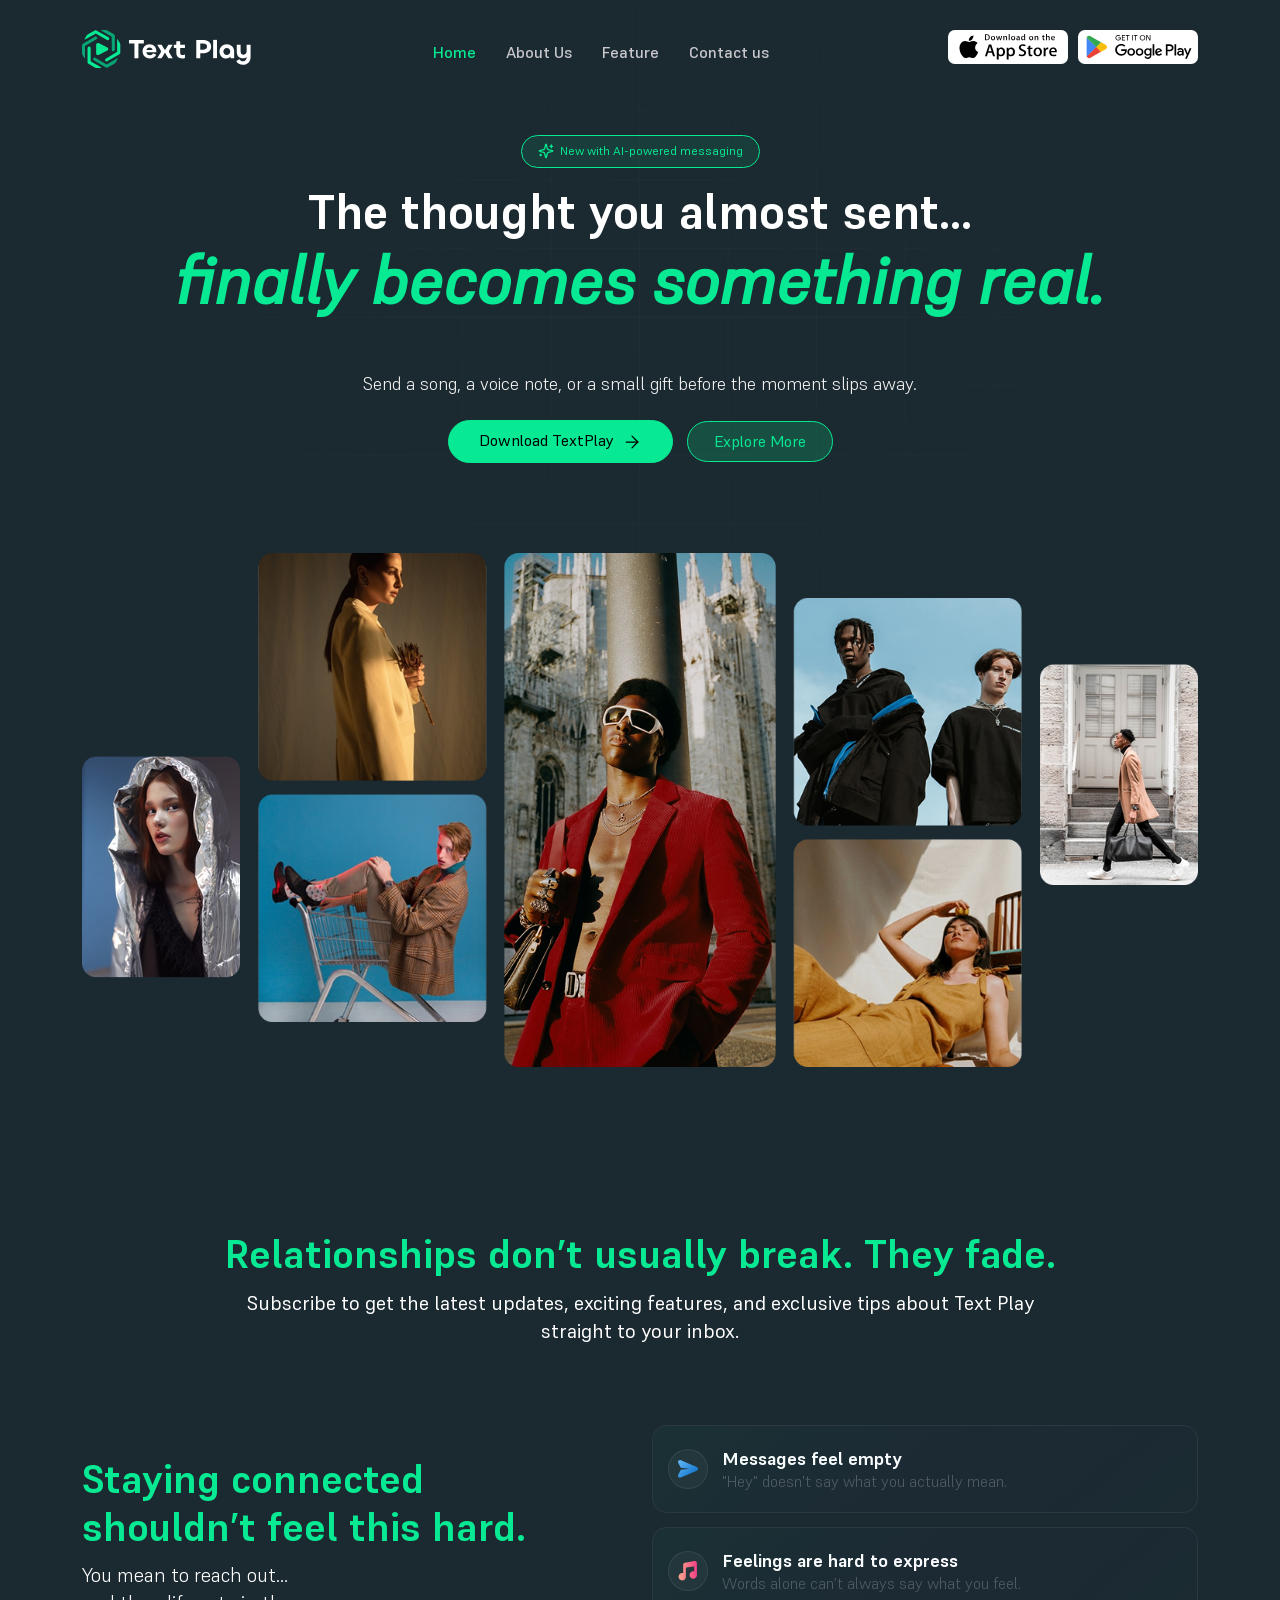
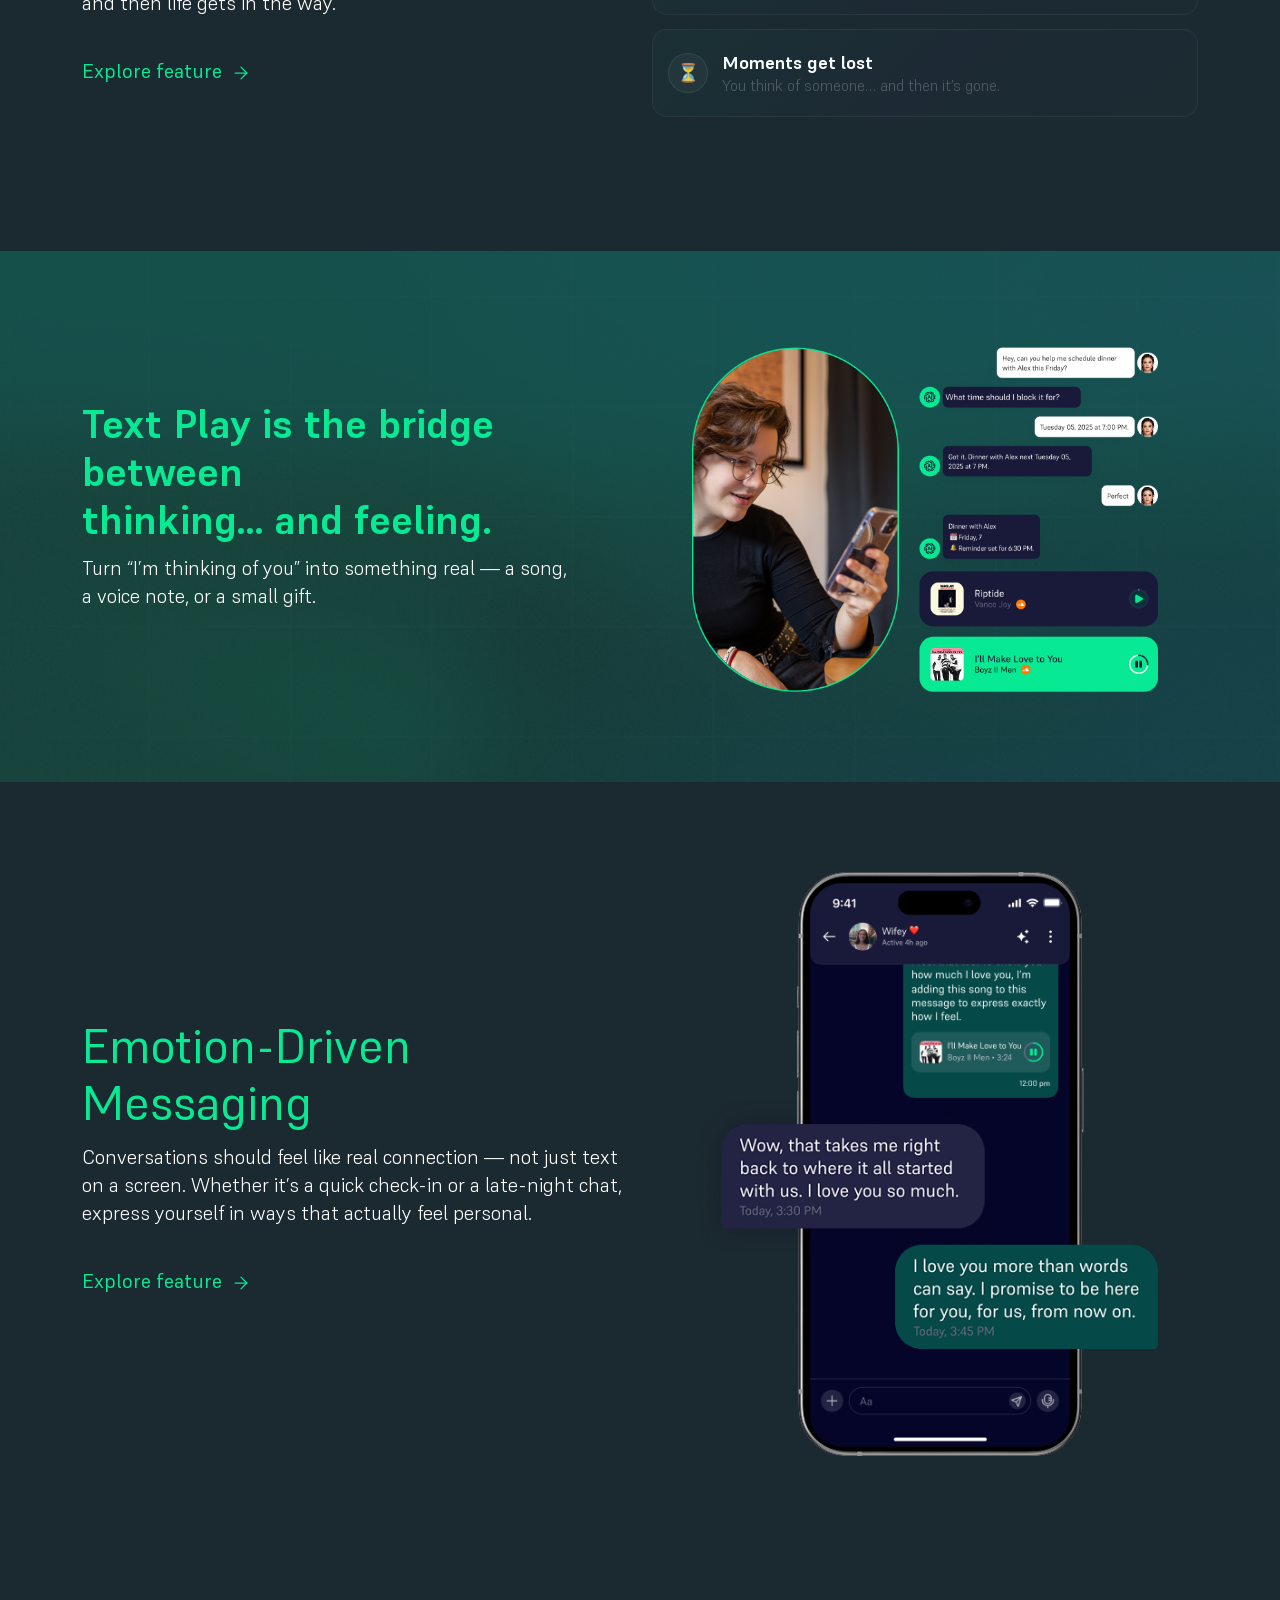
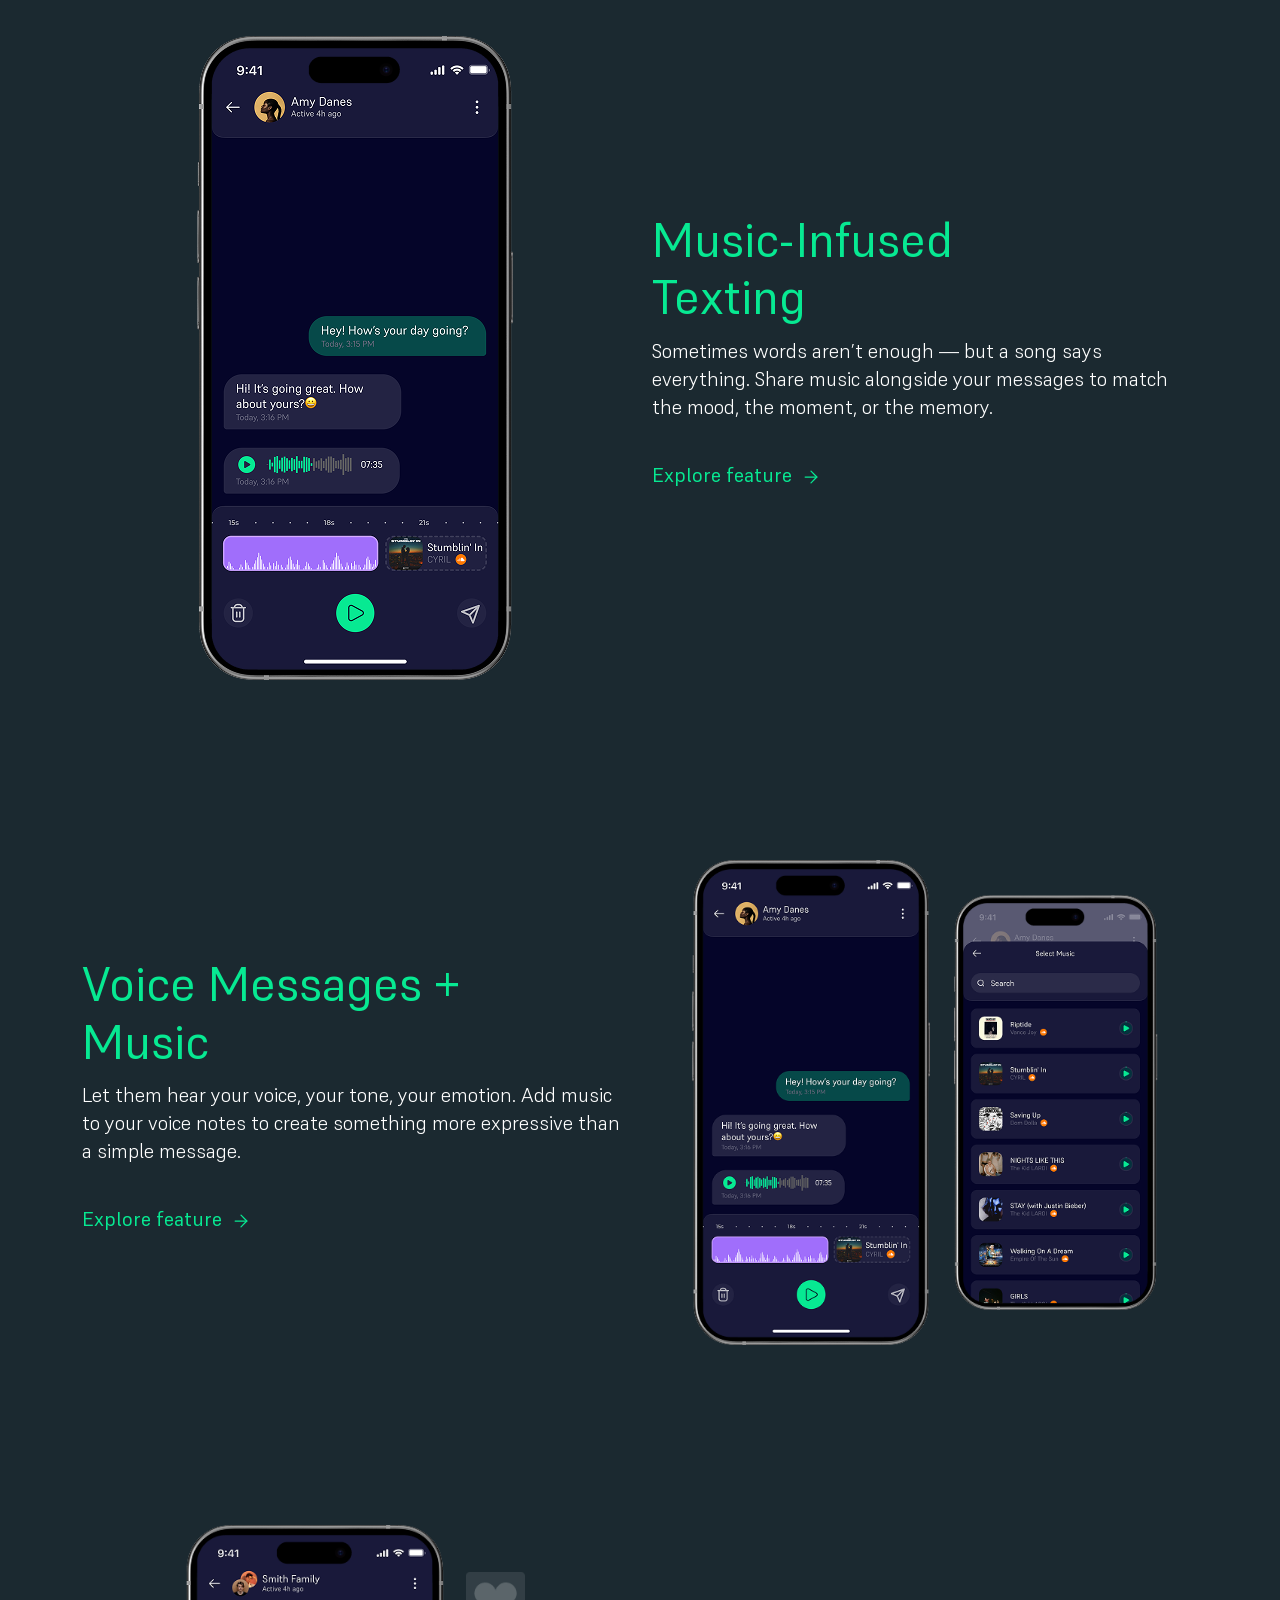
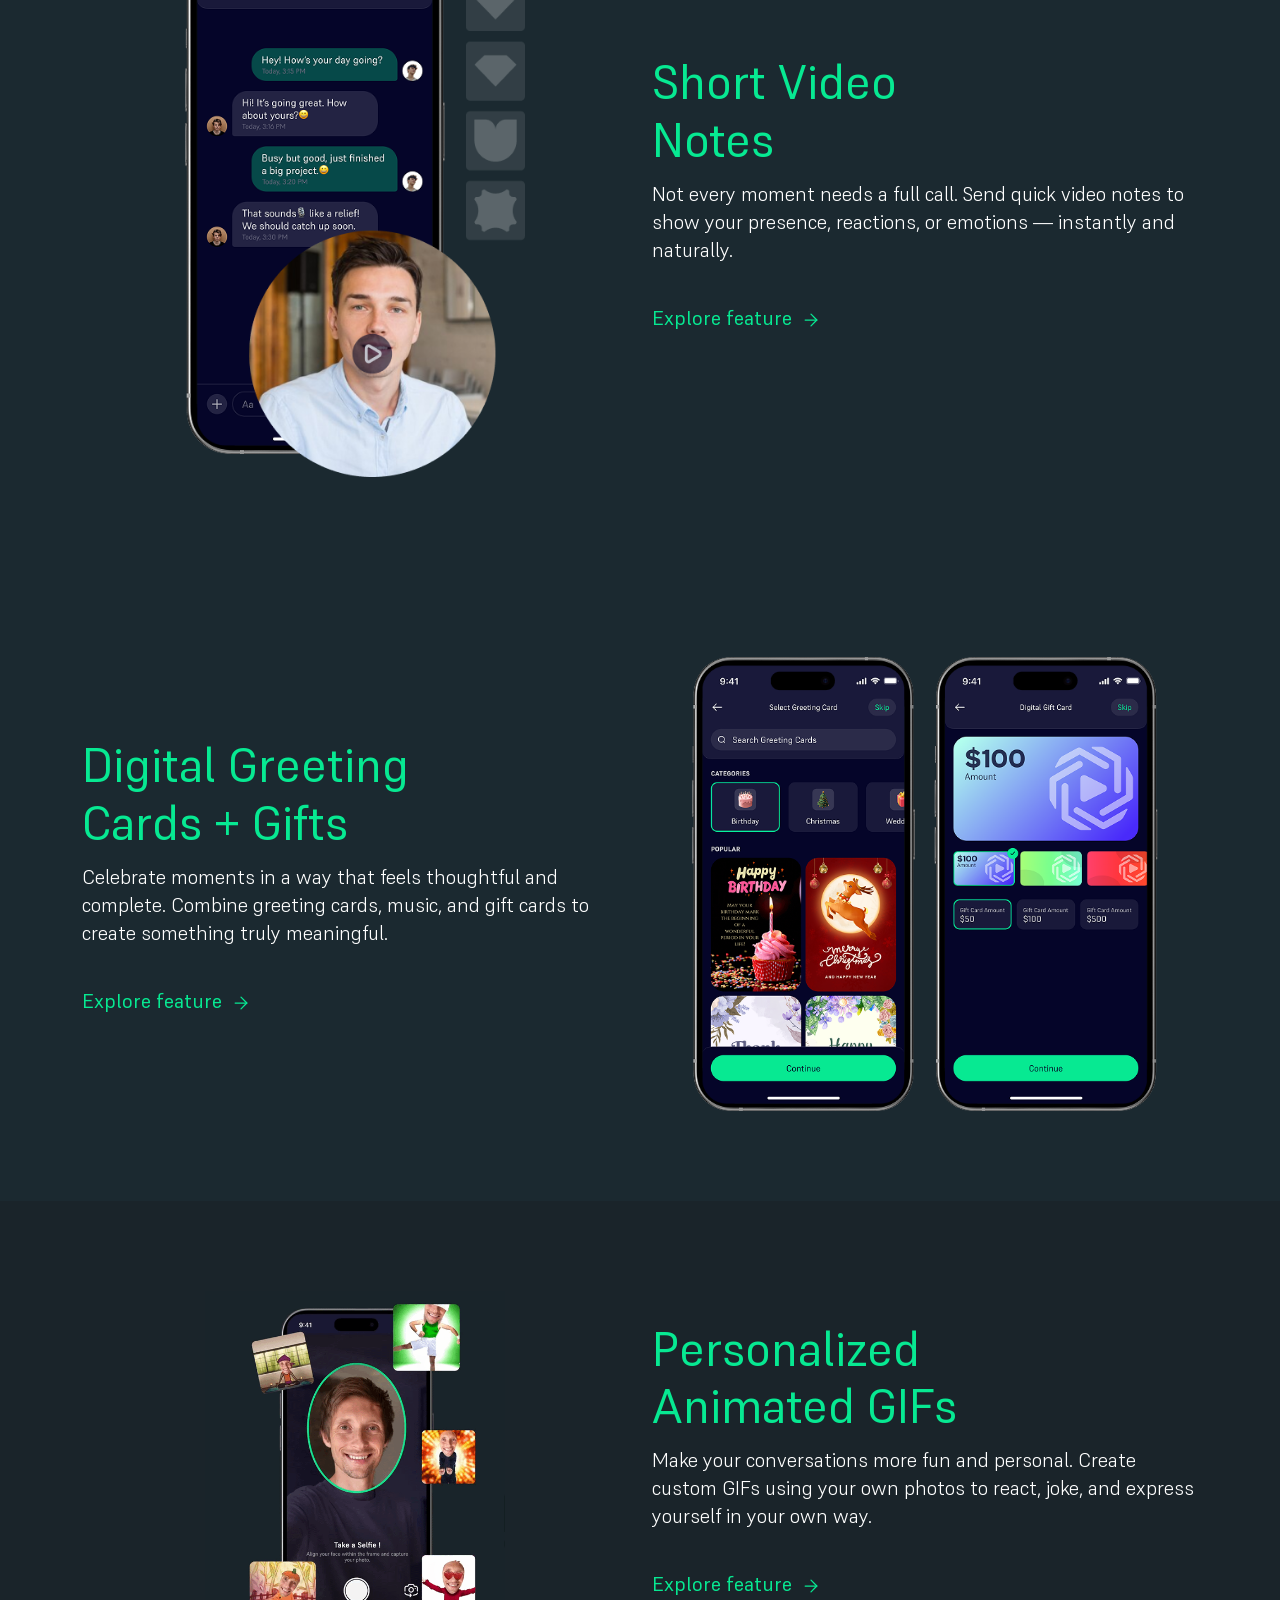
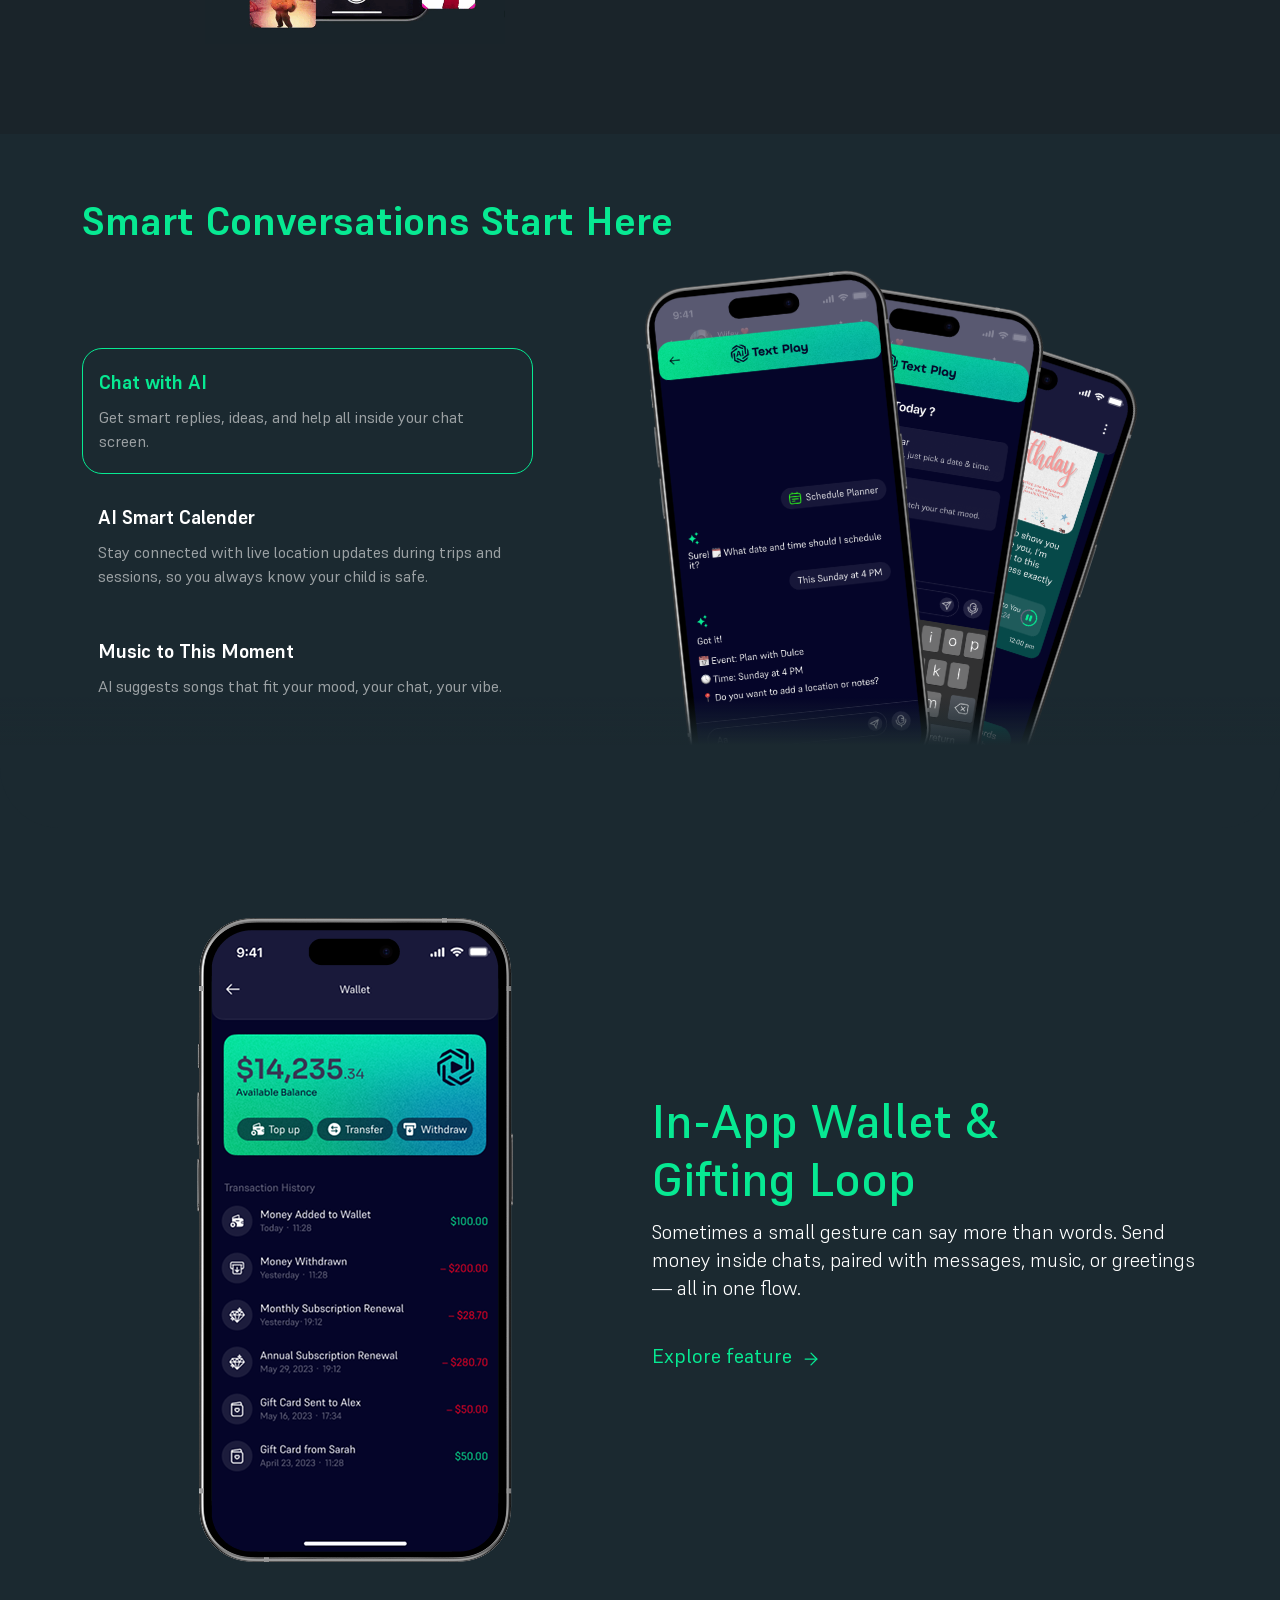
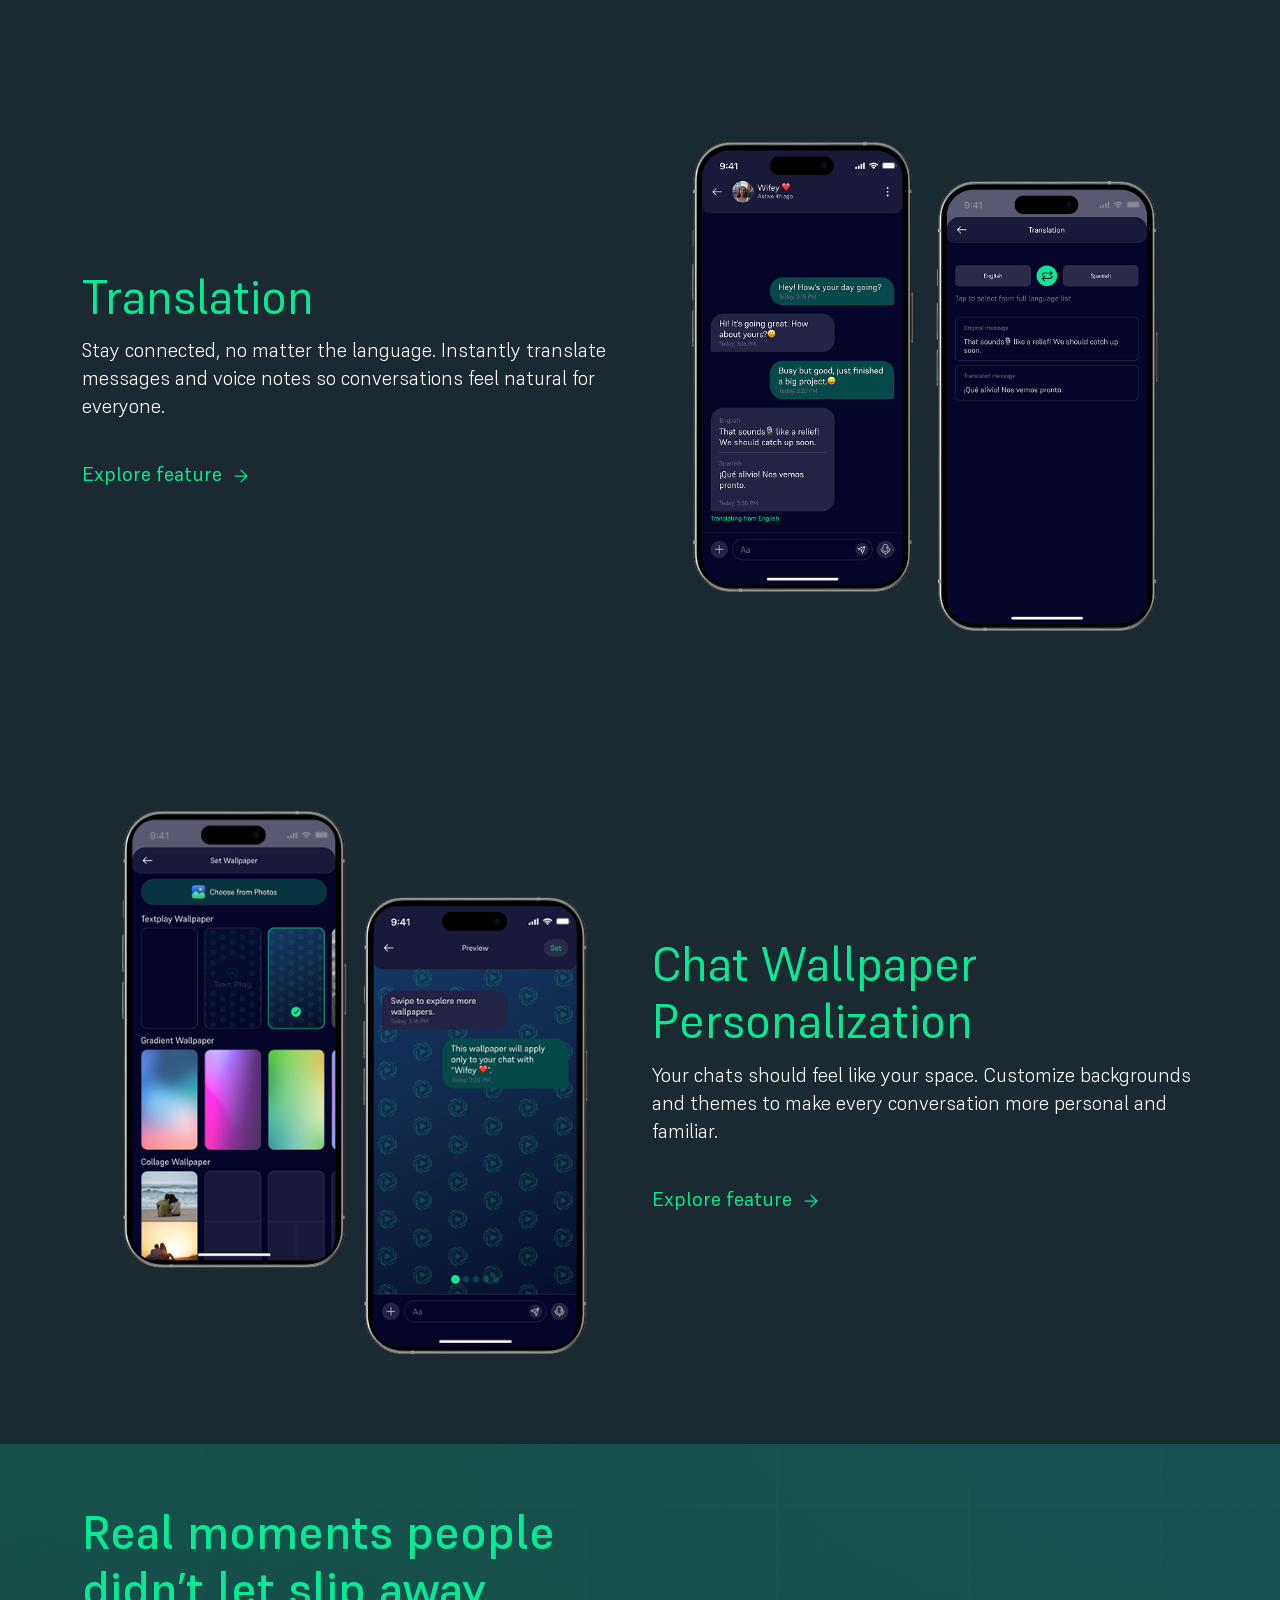
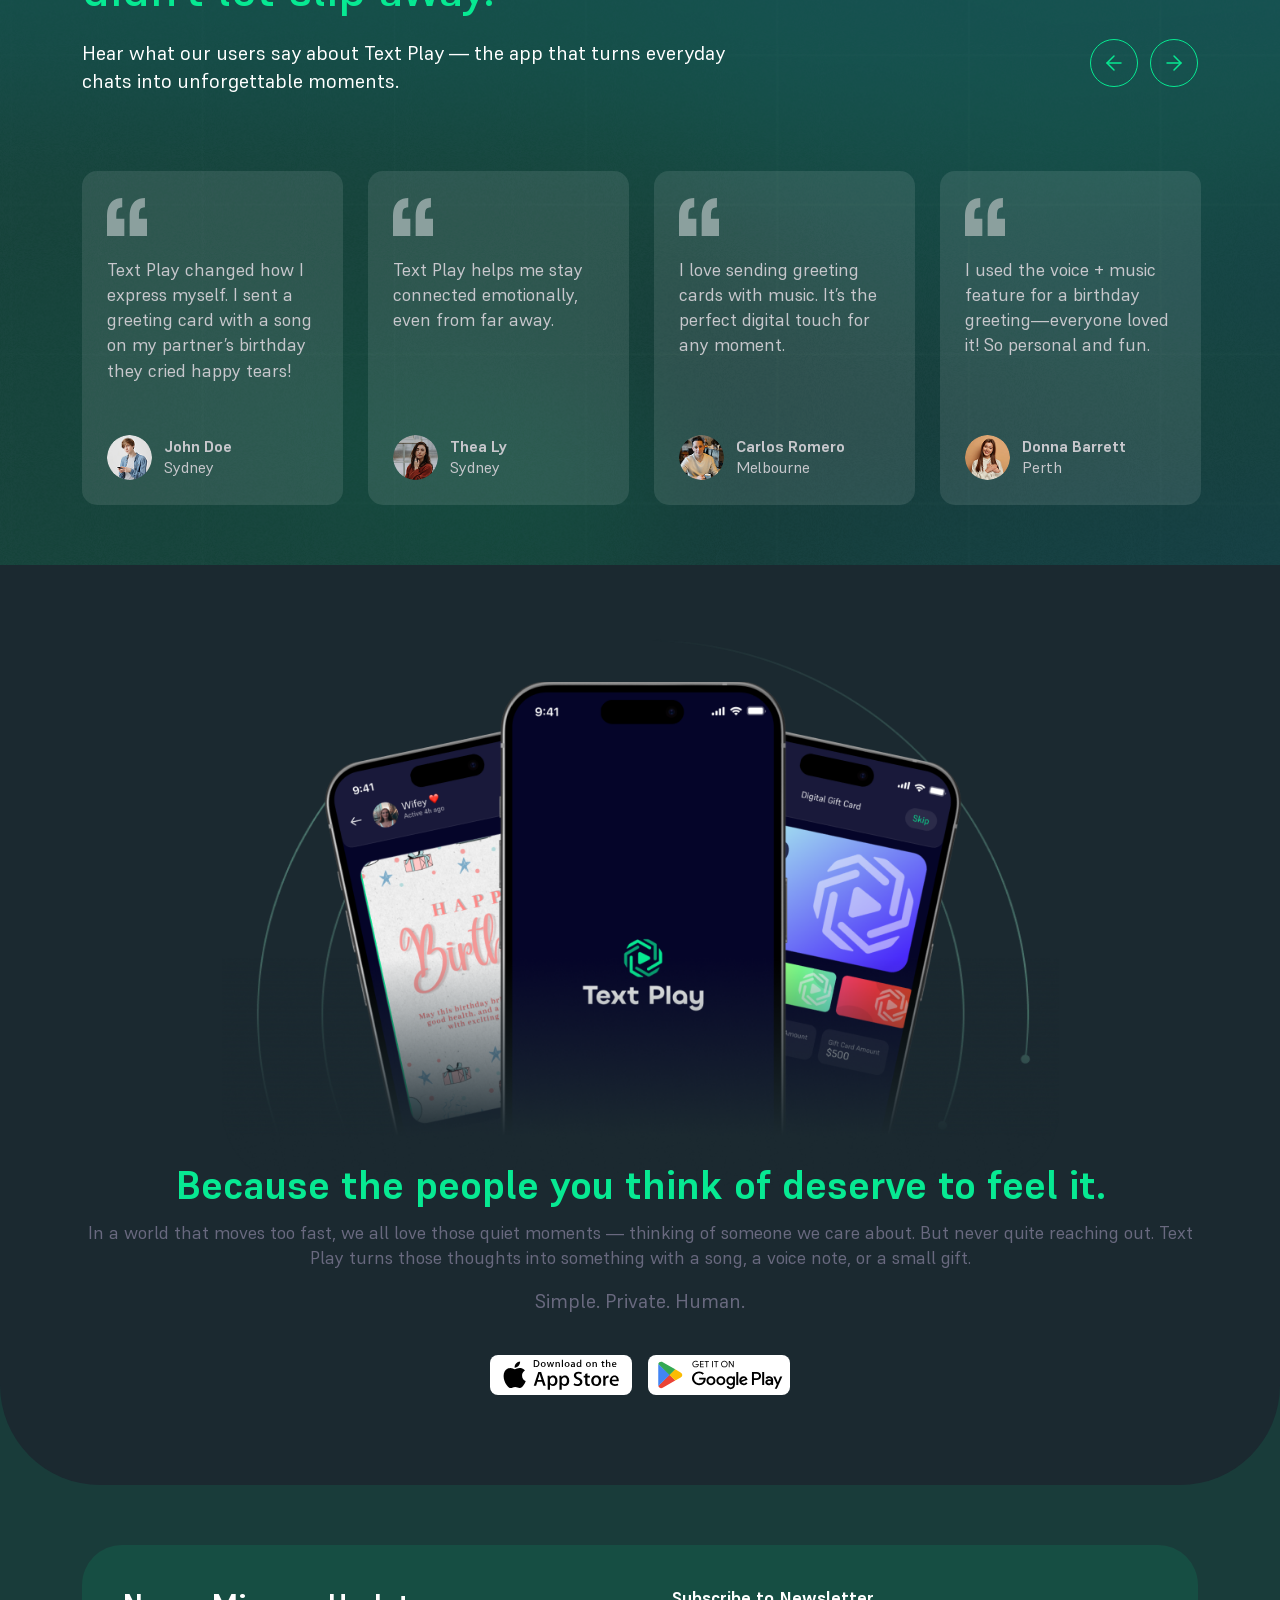
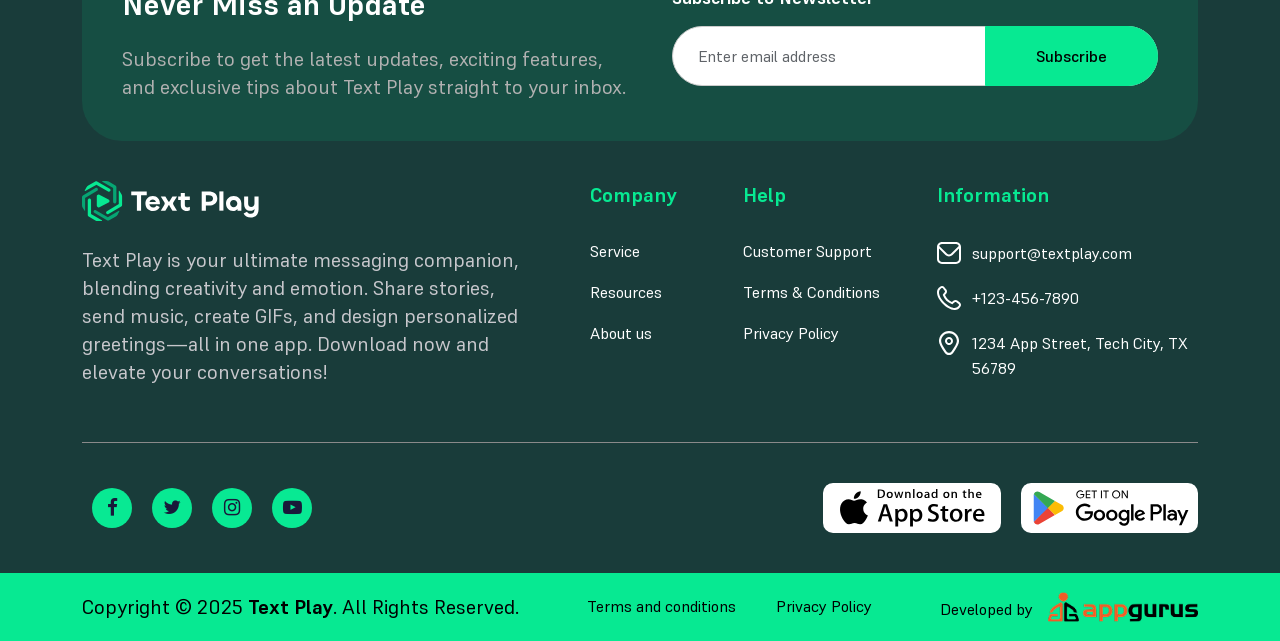
==== commit b3733835: "add sec and css - dev" ====
--- a/index-v1.html
+++ b/index-v1.html
@@ -490,76 +490,44 @@
                     <div class="process-step-main">
                         <div class="row">
                             <div class="col-lg-5  process-step-left ">
-                                <div
-                                    class="parents-features-main parents-features-slider-v2 slick-initialized slick-slider slick-vertical">
-                                    <div class="slick-list draggable" style="height: auto;">
-                                        <div class="slick-track"
-                                            style="opacity: 1; height: 441px; transform: translate3d(0px, 0px, 0px);">
-                                            <div class="parents-features-click slick-slide slick-current slick-active"
-                                                data-slick-index="0" aria-hidden="false" tabindex="0"
-                                                style="width: 576px; height: auto;">
-                                                <h5>Chat with AI</h5>
-                                                <p>Get smart replies, ideas, and help all inside your chat screen.</p>
-                                            </div>
-                                            <div class="parents-features-click slick-slide slick-active"
-                                                data-slick-index="1" aria-hidden="false" tabindex="0"
-                                                style="width: 576px; height: auto;">
-                                                <h5>AI Smart Calender</h5>
-                                                <p>Stay connected with live location updates during trips and sessions,
-                                                    so you always know your child is safe.</p>
-                                            </div>
-                                            <div class="parents-features-click slick-slide slick-active"
-                                                data-slick-index="2" aria-hidden="false" tabindex="0"
-                                                style="width: 576px; height: auto;">
-                                                <h5>Music to This Moment</h5>
-                                                <p>AI suggests songs that fit your mood, your chat, your vibe.</p>
+                                <div class=" parents-features-main parents-features-slider-v2" >
+                                    <div class="parents-features-click" >
+                                        <h5>Chat with AI</h5>
+                                        <p>Get smart replies, ideas, and help all inside your chat screen.</p>
+                                    </div>
+                                    
+                                    <div class="parents-features-click">
+                                        <h5>AI Smart Calender</h5>
+                                        <p>Stay connected with live location updates during trips and sessions, so you always know your child is safe.</p>
+                                    </div>
+                                    <div class="parents-features-click">
+                                        <h5>Music to This Moment</h5>
+                                        <p>AI suggests songs that fit your mood, your chat, your vibe.</p>
+                                    </div>
+                                </div>
+
+                            </div>
+
+                            <div class="col-lg-7 process-step-right ">
+                                <div class="smart-features-mockup-main ">
+                                      <div class="smart-features-img-wp smart-features-img-slider-v2">
+                                        <div class="smart-features-pane smart-features-pane-v2 smart-features-v1 smart-features-v21">
+                                            <div class="smart-features-img">
+                                                <img src="assets/images/smart-c-mockup/smart-conversations-features-1.png" class="img-fluid" alt="Image">
                                             </div>
                                         </div>
-                                    </div>
-
-
-
-                                </div>
-
-                            </div>
-
-                            <div class="col-lg-7 process-step-right ">
-                                <div class="smart-features-mockup-main ">
-                                    <div
-                                        class="smart-features-img-wp smart-features-img-slider-v2 slick-initialized slick-slider">
-                                        <div class="slick-list draggable">
-                                            <div class="slick-track"
-                                                style="opacity: 1; width: 816px; transform: translate3d(0px, 0px, 0px);">
-                                                <div class="smart-features-pane smart-features-pane-v2 smart-features-v1 smart-features-v21 slick-slide slick-current slick-active"
-                                                    data-slick-index="0" aria-hidden="false" tabindex="0"
-                                                    style="width: 272px;">
-                                                    <div class="smart-features-img">
-                                                        <img src="assets/images/smart-c-mockup/smart-conversations-features-1.png"
-                                                            class="img-fluid" alt="Image">
-                                                    </div>
-                                                </div>
-                                                <div class="smart-features-pane smart-features-pane-v2 smart-features-v2 smart-features-v22 slick-slide slick-active"
-                                                    data-slick-index="1" aria-hidden="false" tabindex="0"
-                                                    style="width: 272px;">
-                                                    <div class="smart-features-img">
-                                                        <img src="assets/images/smart-c-mockup/smart-conversations-features-2.png"
-                                                            class="img-fluid" alt="Image">
-                                                    </div>
-                                                </div>
-                                                <div class="smart-features-pane smart-features-pane-v2 smart-features-v3 smart-features-v23 slick-slide slick-active"
-                                                    data-slick-index="2" aria-hidden="false" tabindex="0"
-                                                    style="width: 272px;">
-                                                    <div class="smart-features-img">
-                                                        <img src="assets/images/smart-c-mockup/smart-conversations-features-3.png"
-                                                            class="img-fluid" alt="Image">
-                                                    </div>
-                                                </div>
+                                        <div class="smart-features-pane smart-features-pane-v2 smart-features-v2 smart-features-v22" >
+                                            <div class="smart-features-img">
+                                                <img src="assets/images/smart-c-mockup/smart-conversations-features-2.png" class="img-fluid" alt="Image">
                                             </div>
                                         </div>
-
-
-                                    </div>
-                                </div>
+                                        <div class="smart-features-pane smart-features-pane-v2 smart-features-v3 smart-features-v23">
+                                            <div class="smart-features-img">
+                                                <img src="assets/images/smart-c-mockup/smart-conversations-features-3.png" class="img-fluid" alt="Image">
+                                            </div>
+                                        </div>
+                                    </div>
+                                  </div>
                             </div>
                         </div>
                     </div>
@@ -667,16 +635,16 @@
         </section>
 
         <!-- Testimonials Section -->
-        <section class="testimonials-section">
-            <div class="container">
-                <div class="row mb-5">
+        <section class="testimonials-section padding-t-60 padding-b-60">
+            <div class="container">
+                <div class="row mb-5 mb-lg-3">
                     <div class="col-lg-8">
                         <h2 class="section-title">Real moments people <br> didn’t let slip away.</h2>
-                        <p class="section-subtitle">Hear what our users say about Text Play — the app that turns
+                        <p class="section-subtitle font-20">Hear what our users say about Text Play — the app that turns
                             everyday chats into unforgettable moments.</p>
                     </div>
                     <div class="col-lg-4 d-flex justify-content-end align-items-end">
-                        <div class="testimonial-nav-arrows">
+                        <div class="testimonial-nav-arrows mb-4">
                             <button class="arrow-btn prev-btn" id="prevBtn">
                                 <img src="./assets/images/back.svg" alt="">
                             </button>
@@ -694,7 +662,7 @@
                             <div class="testimonial-card">
                                 <div class="quote-icon">
                                    <img src="./assets/images/quote1.svg" alt="" class="quote-icon-img">
-                                    <p class="testimonial-text">Text Play changed how I express myself. I sent a greeting card with a song on my partner’s birthday they cried happy tears! </p>
+                                    <p class="testimonial-text font-20">Text Play changed how I express myself. I sent a greeting card with a song on my partner’s birthday they cried happy tears! </p>
                                 </div>
                                 <div class="testimonial-author">
                                     <img src="./assets/images/team1.png" alt="John Doe"
@@ -712,7 +680,7 @@
                             <div class="testimonial-card">
                                 <div class="quote-icon">
                                     <img src="./assets/images/quote1.svg" alt="" class="quote-icon-img">
-                                    <p class="testimonial-text">Text Play helps me stay connected emotionally, even from far away.</p>
+                                    <p class="testimonial-text font-20">Text Play helps me stay connected emotionally, even from far away.</p>
                                 </div>
                                 <div class="testimonial-author">
                                     <img src="./assets/images/team2.png" alt="Thea Ly"
@@ -730,7 +698,7 @@
                             <div class="testimonial-card">
                                 <div class="quote-icon">
                                     <img src="./assets/images/quote1.svg" alt="" class="quote-icon-img">
-                                    <p class="testimonial-text">I love sending greeting cards with music. It’s the perfect digital touch for any moment.</p>
+                                    <p class="testimonial-text font-20">I love sending greeting cards with music. It’s the perfect digital touch for any moment.</p>
                                 </div>
                                 <div class="testimonial-author">
                                     <img src="./assets/images/team3.png" alt="Carlos Romero"
@@ -748,7 +716,7 @@
                             <div class="testimonial-card">
                                 <div class="quote-icon">
                                     <img src="./assets/images/quote1.svg" alt="" class="quote-icon-img">
-                                    <p class="testimonial-text">I used the voice + music feature for a birthday greeting—everyone loved it! So personal and fun.</p>
+                                    <p class="testimonial-text font-20">I used the voice + music feature for a birthday greeting—everyone loved it! So personal and fun.</p>
                                 </div>
                                 <div class="testimonial-author">
                                     <img src="./assets/images/team4.png" alt="Donna Barrett"
@@ -760,48 +728,95 @@
                                 </div>
                             </div>
                         </div>
+
+                        <!-- Testimonial Card 5 -->
+                        <div class="testimonial-item">
+                            <div class="testimonial-card">
+                                <div class="quote-icon">
+                                    <img src="./assets/images/quote1.svg" alt="" class="quote-icon-img">
+                                    <p class="testimonial-text font-20">Text Play helps me stay connected emotionally, even from far away.</p>
+                                </div>
+                                <div class="testimonial-author">
+                                    <img src="./assets/images/team2.png" alt="Thea Ly"
+                                        class="author-avatar">
+                                    <div class="author-info">
+                                        <div class="author-name">Thea Ly</div>
+                                        <div class="author-city">Sydney</div>
+                                    </div>
+                                </div>
+                            </div>
+                        </div>
+
+                        <!-- Testimonial Card 6 -->
+                        <div class="testimonial-item">
+                            <div class="testimonial-card">
+                                <div class="quote-icon">
+                                    <img src="./assets/images/quote1.svg" alt="" class="quote-icon-img">
+                                    <p class="testimonial-text font-20">I love sending greeting cards with music. It’s the perfect digital touch for any moment.</p>
+                                </div>
+                                <div class="testimonial-author">
+                                    <img src="./assets/images/team3.png" alt="Carlos Romero"
+                                        class="author-avatar">
+                                    <div class="author-info">
+                                        <div class="author-name">Carlos Romero</div>
+                                        <div class="author-city">Melbourne</div>
+                                    </div>
+                                </div>
+                            </div>
+                        </div>
+
+                        <!-- Testimonial Card 7 -->
+                        <div class="testimonial-item">
+                            <div class="testimonial-card">
+                                <div class="quote-icon">
+                                    <img src="./assets/images/quote1.svg" alt="" class="quote-icon-img">
+                                    <p class="testimonial-text font-20">I used the voice + music feature for a birthday greeting—everyone loved it! So personal and fun.</p>
+                                </div>
+                                <div class="testimonial-author">
+                                    <img src="./assets/images/team4.png" alt="Donna Barrett"
+                                        class="author-avatar">
+                                    <div class="author-info">
+                                        <div class="author-name">Donna Barrett</div>
+                                        <div class="author-city">Perth</div>
+                                    </div>
+                                </div>
+                            </div>
+                        </div>
                 </div>
             </div>
         </section>
 
         <!-- App Showcase Section -->
         <section class="app-showcase-section">
-            <div class="container">
-
-                <!-- Phone Mockups -->
-                <div class="phones-main-contan">
-                    <div class="phones-container">
-                        <!-- <div class="phone-mockup phone-left">
-                            <img src="./assets/images/display3.png" alt="Phone 2" class="phone-screen">
-                        </div>
-                        <div class="phone-mockup-center phone-center">
-                            <img src="./assets/images/display1.png" alt="Phone 1" class="phone-screen-center">
-                        </div>
-                        <div class="phone-mockup phone-right">
-                            <img src="./assets/images/display2.png" alt="Phone 3" class="phone-screen">
-                        </div> -->
-                        <img src="./assets/images/phns.png" alt="" class="phone-screen">
-                    </div>
-                </div>
-
-                <!-- Content -->
-                <div class="showcase-content text-center">
-                    <h2 class="showcase-title">Because the people you think of deserve to feel it.</h2>
-                    <p class="showcase-description">In a world that moves too fast, we all love those quiet moments
-                        — thinking
-                        of someone we care about. But never quite reaching out. Text Play turns those thoughts into
-                        something
-                        with a song, a voice note, or a small gift.</p>
-                    <p class="showcase-tagline">Simple. Private. Human.</p>
-
-                    <!-- App Store Badges -->
-                    <div class="app-badges">
-                        <a href="#" class="badge-link">
-                            <img src="assets/images/app-strore.svg" alt="#">
-                        </a>
-                        <a href="#" class="badge-link">
-                            <img src="assets/images/google-pay.svg" alt="#">
-                        </a>
+            <div class="app-showcase-main padding-t-60 padding-b-60">
+                <div class="container">
+
+                    <!-- Phone Mockups -->
+                    <div class="phones-main-contan">
+                        <div class="phones-container">
+                            <img src="./assets/images/b-phns-with-bgshape.png" alt="" class="phone-screen">
+                        </div>
+                    </div>
+    
+                    <!-- Content -->
+                    <div class="showcase-content text-center">
+                        <h2 class="showcase-title">Because the people you think of deserve to feel it.</h2>
+                        <p class="showcase-description font-20">In a world that moves too fast, we all love those quiet moments
+                            — thinking
+                            of someone we care about. But never quite reaching out. Text Play turns those thoughts into
+                            something
+                            with a song, a voice note, or a small gift.</p>
+                        <p class="showcase-tagline font-20">Simple. Private. Human.</p>
+    
+                        <!-- App Store Badges -->
+                        <div class="app-badges">
+                            <a href="#" class="badge-link">
+                                <img src="assets/images/app-strore.svg" alt="#">
+                            </a>
+                            <a href="#" class="badge-link">
+                                <img src="assets/images/google-pay.svg" alt="#">
+                            </a>
+                        </div>
                     </div>
                 </div>
             </div>
@@ -1014,18 +1029,15 @@
 <script type="text/javascript" src="./assets/js/custom.js"></script>
 
 <script>
-    // Simple testimonial carousel functionality
     const prevBtn = document.getElementById('prevBtn');
     const nextBtn = document.getElementById('nextBtn');
 
     if (prevBtn && nextBtn) {
         prevBtn.addEventListener('click', function () {
-            // Add your carousel previous logic here
             console.log('Previous testimonial');
         });
 
         nextBtn.addEventListener('click', function () {
-            // Add your carousel next logic here
             console.log('Next testimonial');
         });
     }
@@ -1036,7 +1048,7 @@
 
         $('.testimonials-grid').slick({
             slidesToShow: 4,
-            slidesToScroll: 2,
+            slidesToScroll: 1,
             arrows: false,
             infinite: true,
             speed: 600,
--- a/assets/css/style.css
+++ b/assets/css/style.css
@@ -289,7 +289,7 @@
 .footer-main .footer-text .footer-right{display:flex;align-items: center;}
 .footer-main .footer-text .footer-right .developed-by-img{width:191px;height:38px;}
 .footer-main .footer-text .footer-right h5{color: #000000;margin-bottom:0px;font-size:20px;font-weight: normal;margin-right: 20px;}
-.footer-main{background:var(--primary-color-light);padding-top:40px;}
+.footer-main{background:var(--primary-color-light);padding-top:60px;}
 .footer-copyright{background:#07E992;padding:15px 0px;}
 
 .footer-b-link ul{display:flex;align-items:center;}
@@ -836,14 +836,14 @@
 /* ---------------------------------------- */
 
 /*.process-step-main .parents-features-click.slick-current{background:#F3F3F3;background:-webkit-linear-gradient(0deg,rgba(243,243,243,0.4) 0%,rgba(244,168,150,0.2) 100%);background:-moz-linear-gradient(0deg,rgba(243,243,243,0.4) 0%,rgba(244,168,150,0.2) 100%);background:linear-gradient(0deg,rgba(243,243,243,0.4) 0%,rgba(244,168,150,0.2) 100%);color:#000000;border-radius: 20px;}*/
-.process-step-main .parents-features-click.slick-current{color:#07E992;border-radius: 20px;border-bottom-right-radius: 0px;border-bottom-left-radius: 0px;background: rgba(27, 41, 48, 1);background: -webkit-linear-gradient(0deg,rgba(25, 25, 58, 0.5) 0%, rgba(17, 119, 98, 0.2) 50%, rgba(7, 233, 146, 0.4) 100%);background: -moz-linear-gradient(0deg,rgba(25, 25, 58, 0.5) 0%, rgba(17, 119, 98, 0.2) 50%, rgba(7, 233, 146, 0.4) 100%);background: linear-gradient(0deg,rgba(25, 25, 58, 0.5) 0%, rgba(17, 119, 98, 0.2) 50%, rgba(7, 233, 146, 0.4) 100%);}
+.process-step-main .parents-features-click.slick-current{color:#07E992; border: 1px solid rgba(7, 233, 146, 1);border-radius: 20px;background: rgba(27, 41, 48, 1);}
 .process-step-main .parents-features-click{padding:30px 20px;border-radius: 0;color: #000; border: none;margin-bottom: 10px;}
 .process-step-main .parents-features-click:hover{cursor:pointer;}
 .process-step-main .parents-features-click.slick-current h5 {color: #07E992;}
 .process-step-main .tab-content>.tab-pane{visibility:hidden;opacity:0;transition:all 300ms linear;position: relative;}
 .process-step-main .tab-content>.active{visibility:visible;opacity:1;}
 .process-step-main .parents-features-click h5{font-size:24px;font-weight:600;color: #FFFFFF;margin-bottom:12px;}
-.process-step-main .parents-features-click p{font-size:20px;line-height:1.6;color: #F2F2F2;margin-bottom:0;}
+.process-step-main .parents-features-click p{font-size:20px;line-height:1.6;color: rgba(242, 242, 242, 1);margin-bottom:0;opacity: 0.6;}
 .process-step-img{position:absolute;}
 .process-step-right-inner{height:100%;position: relative;padding-top: 17px;padding-bottom: 17px;overflow: hidden;}
 .process-step-main{padding-bottom:80px;}
@@ -1376,27 +1376,10 @@
 }
 /* end */
 
-
-/* new-one css */
-
-/* ============================================
-	TESTIMONIALS SECTION
-============================================ */
-.testimonials-section { padding: 100px 0 80px; position: relative; overflow: hidden; z-index: 1; }
-.testimonials-section::before { content: '';
-    position: absolute;
-    top: 0;
-    left: 0;
-    right: 0;
-    bottom: 0;
-    background-image: url(../images/square-bg-pattern.png);
-    background-repeat: no-repeat;
-    background-size: cover;
-    background-color: var(--primary-color-dark);
-    pointer-events: none;
-    z-index: -1; }
-.section-title { font-size: 57px; font-weight: 500; color: #07E992; line-height: 1.2; margin-bottom: 20px; }
-.section-subtitle { font-size: 20px; color: #FFFFFF; line-height: 1.7; max-width: 680px; font-weight: 400; }
+.testimonials-section { position: relative; overflow: hidden;z-index: 1; }
+.testimonials-section::before { content: ''; position: absolute; top: 0; left: 0; right: 0; bottom: 0; background-image: url(../images/square-bg-pattern.png); background-repeat: no-repeat; background-size: cover; background-color: var(--primary-color-dark); pointer-events: none; z-index: -1; }
+.section-title { font-size: 57px; font-weight: 500; color: #07E992; margin-bottom: 20px;}
+.section-subtitle { color: #FFFFFF; max-width: 680px; font-weight: 400; }
 .testimonial-nav-arrows { display: flex; gap: 12px; justify-content: flex-end; align-items: center; }
 .arrow-btn { width: 48px; height: 48px; background: transparent; border: 1px solid #07E992; border-radius: 50%; display: flex; align-items: center; justify-content: center; cursor: pointer; transition: all 0.3s ease; }
 .arrow-btn:hover { background: #1b2930; border-color: #07E992; transform: scale(1.1); }
@@ -1404,17 +1387,12 @@
 .arrow-btn:hover svg { stroke: var(--teal-dark); }
 .testimonials-grid { margin-top: 60px; }
 .testimonial-card { background: rgba(255, 255, 255, 0.1); 
-/* backdrop-filter: blur(10px);  */
-/* border: 1px solid rgba(255, 255, 255, 0.15);  */
 border-radius: 20px; padding: 32px; height: 100%; display: flex; flex-direction: column;justify-content: space-between; transition: all 0.4s ease; position: relative; overflow: hidden; }
-.testimonial-card:hover { transform: translateY(-8px); border-color: #07E992; box-shadow: 0 20px 40px rgba(0, 0, 0, 0.3); }
 .quote-icon-img { margin-bottom: 20px; }
-.testimonial-text { font-size: 20px; line-height: 1.7; color: var(--primary-bglight); margin-bottom: 32px; flex-grow: 1; }
-.testimonial-author { display: flex; align-items: center; gap: 12px; padding-top: 20px; 
-/* border-top: 1px solid rgba(255, 255, 255, 0.1); */
-}
+.testimonial-text { color: var(--primary-bglight); margin-bottom: 32px; flex-grow: 1; }
+.testimonial-author { display: flex; align-items: center; gap: 12px; padding-top: 20px; }
 .author-avatar { width: 52px; height: 52px; border-radius: 50%; object-fit: cover; }
-.author-name { font-size: 15px; font-weight: 600; color: var(--white); }
+.author-name { font-size: 16px; font-weight: 600; color: var(--white); }
 
 
 .testimonials-grid .slick-list.draggable {
@@ -1434,41 +1412,17 @@
 /* ============================================
 	APP SHOWCASE SECTION
 ============================================ */
-.app-showcase-section { background: rgba(27, 41, 48, 1); padding: 120px 0 60px; position: relative; overflow: hidden; }
+.app-showcase-section {background: rgba(25, 60, 58, 1); }
+.app-showcase-main { background: rgba(27, 41, 48, 1); position: relative; overflow: hidden;border-radius: 100px; border-top-left-radius: 0px; border-top-right-radius: 0px; }
 .decorative-circles { position: absolute; top: 0; left: 0; right: 0; bottom: 0; pointer-events: none; }
 .phones-container { position: relative; display: flex; justify-content: center; align-items: center; min-height: 550px; z-index: 10; }
-.phones-container::before {
-	content: "";
-    position: absolute;
-    top: 0;
-    left: 0;
-    right: 0;
-    bottom: 0;
-    background-image: url(../images/Background+Border.png);
-    background-repeat: no-repeat;
-    background-size: inherit;
-    background-position: center;
-    opacity: 0.5;
-    z-index: -1;
-}
-.phones-container::after{    
-	content: '';
-    position: absolute;
-    left: 0px;
-    right: 0px;
-    bottom: 5px;
-    background: rgba(27, 41, 48, 1);
-    background: -webkit-linear-gradient(180deg, rgba(27, 41, 48, 0) 39%, rgba(27, 41, 48, 1) 61%);
-    background: -moz-linear-gradient(180deg, rgba(27, 41, 48, 0) 39%, rgba(27, 41, 48, 1) 61%);
-    background: linear-gradient(180deg, rgba(27, 41, 48, 0) 39%, rgba(27, 41, 48, 1) 61%);
-    height: 450px;}
 .phone-mockup { position: absolute; width: 350px; height: 550px;  overflow: hidden; transition: transform 0.5s ease; }
-.phone-screen { width: 50%; height: 100%; object-fit: cover; }
+.phone-screen { width: 75%; height: 100%; object-fit: cover; }
 .app-name { font-size: 28px; font-weight: 700; color: #07E992; letter-spacing: 0.05em; }
-.showcase-content { max-width: 1280px; margin: 0 auto; position: relative; z-index: 10; top: -165px; }
+.showcase-content { max-width: 1280px; margin: 0 auto; position: relative; z-index: 10; top: -30px; }
 .showcase-title { font-size: 40px; font-weight: 700; color: #07E992; }
-.showcase-description { font-size: 22px; font-weight: 400; line-height: 1.8; color: rgba(105, 105, 127, 1); }
-.showcase-tagline { font-size: 22px; font-weight: 400; color: rgba(105, 105, 127, 1); margin-bottom: 40px; }
+.showcase-description { font-weight: 400; color: rgba(105, 105, 127, 1); }
+.showcase-tagline { font-weight: 400; color: rgba(105, 105, 127, 1); margin-bottom: 40px; }
 .app-badges { display: flex; gap: 16px; justify-content: center; align-items: center; }
 .badge-link { display: inline-block; transition: transform 0.3s ease; }
 .badge-link:hover { transform: scale(1.05); }
--- a/assets/css/media.css
+++ b/assets/css/media.css
@@ -166,6 +166,20 @@
 	}
 	.font-14 {
 		font-size: 12px !important;
+	}
+
+	.section-title {
+		font-size: 48px;
+	}
+	
+	.testimonial-card {
+		padding: 25px;
+		border-radius: 15px;
+	}
+
+	.author-avatar {
+		width: 45px;
+		height: 45px;
 	}
 }
 
@@ -426,6 +440,14 @@
 		object-fit: contain;
     	width: 340px;
 	}
+
+	/* testimonial section */
+	.showcase-description,
+	.testimonial-text {
+		font-size: 18px !important;
+	}
+
+
 }
 
 
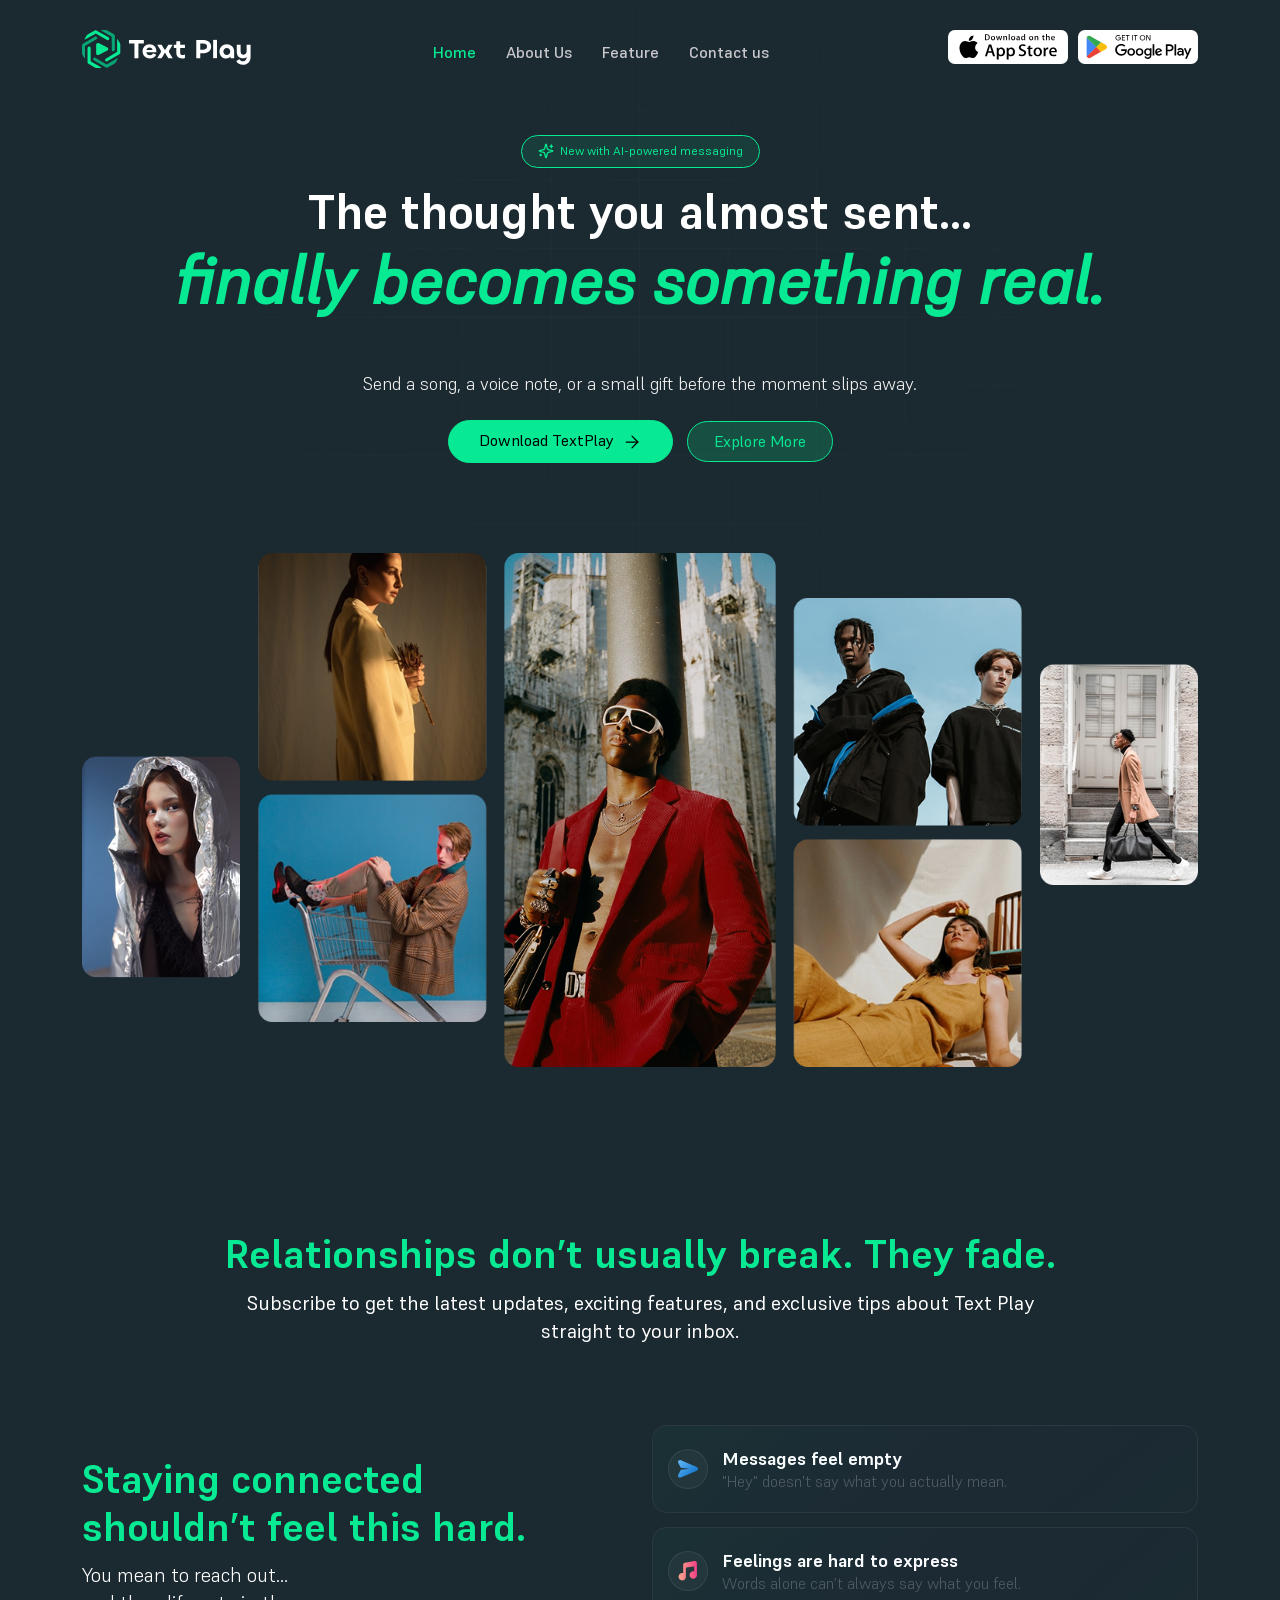
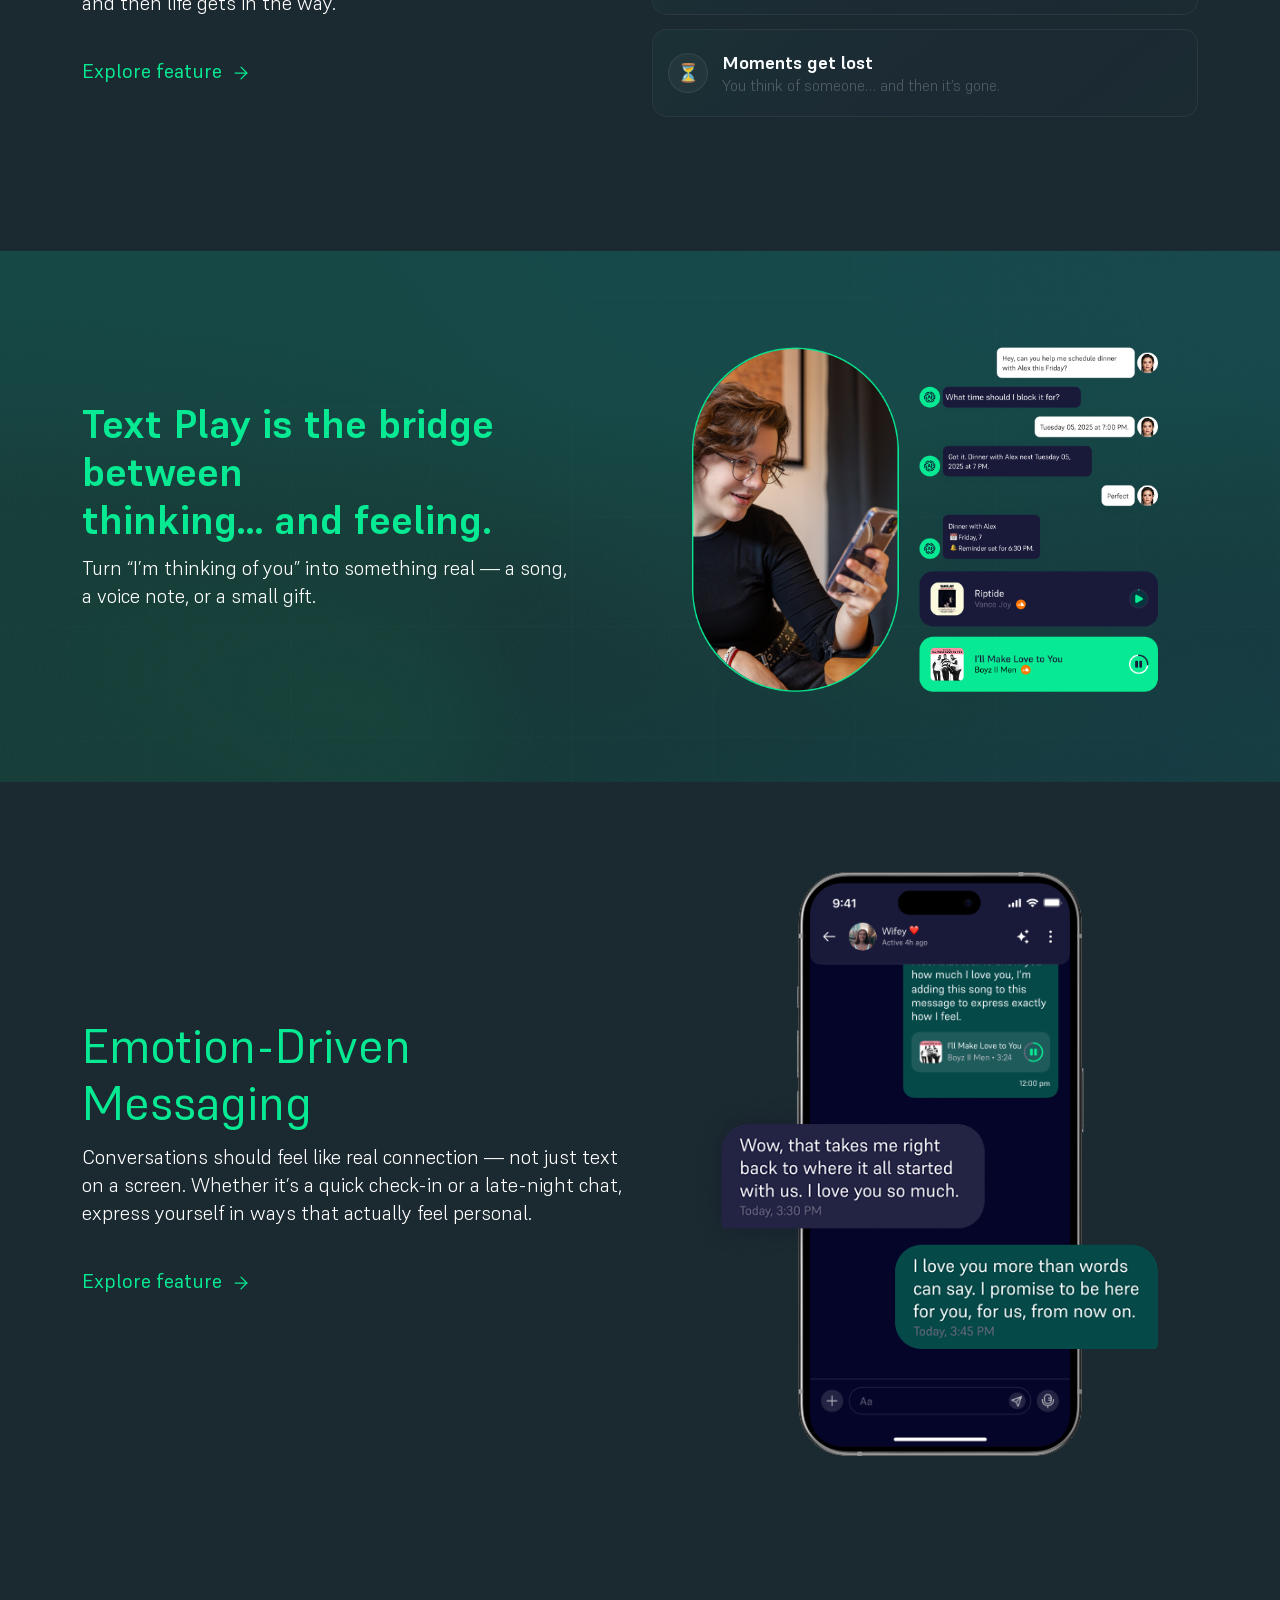
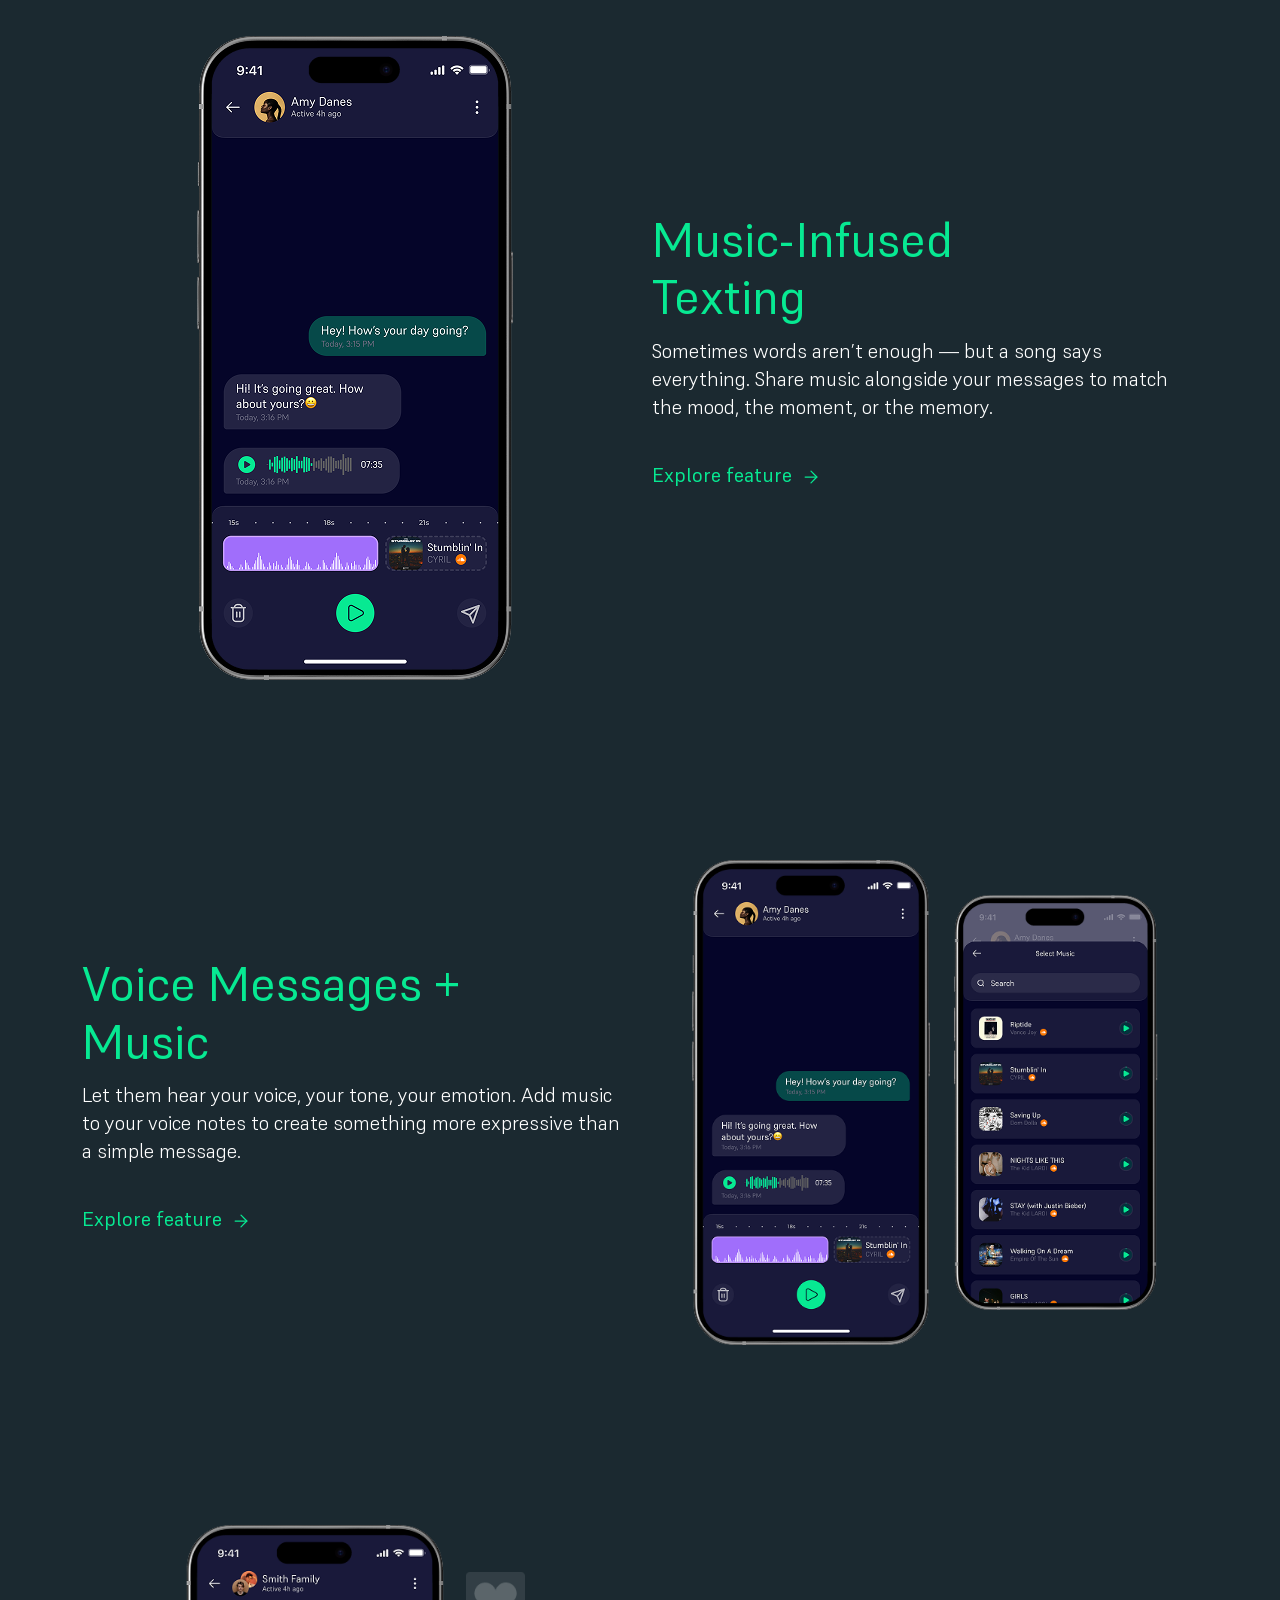
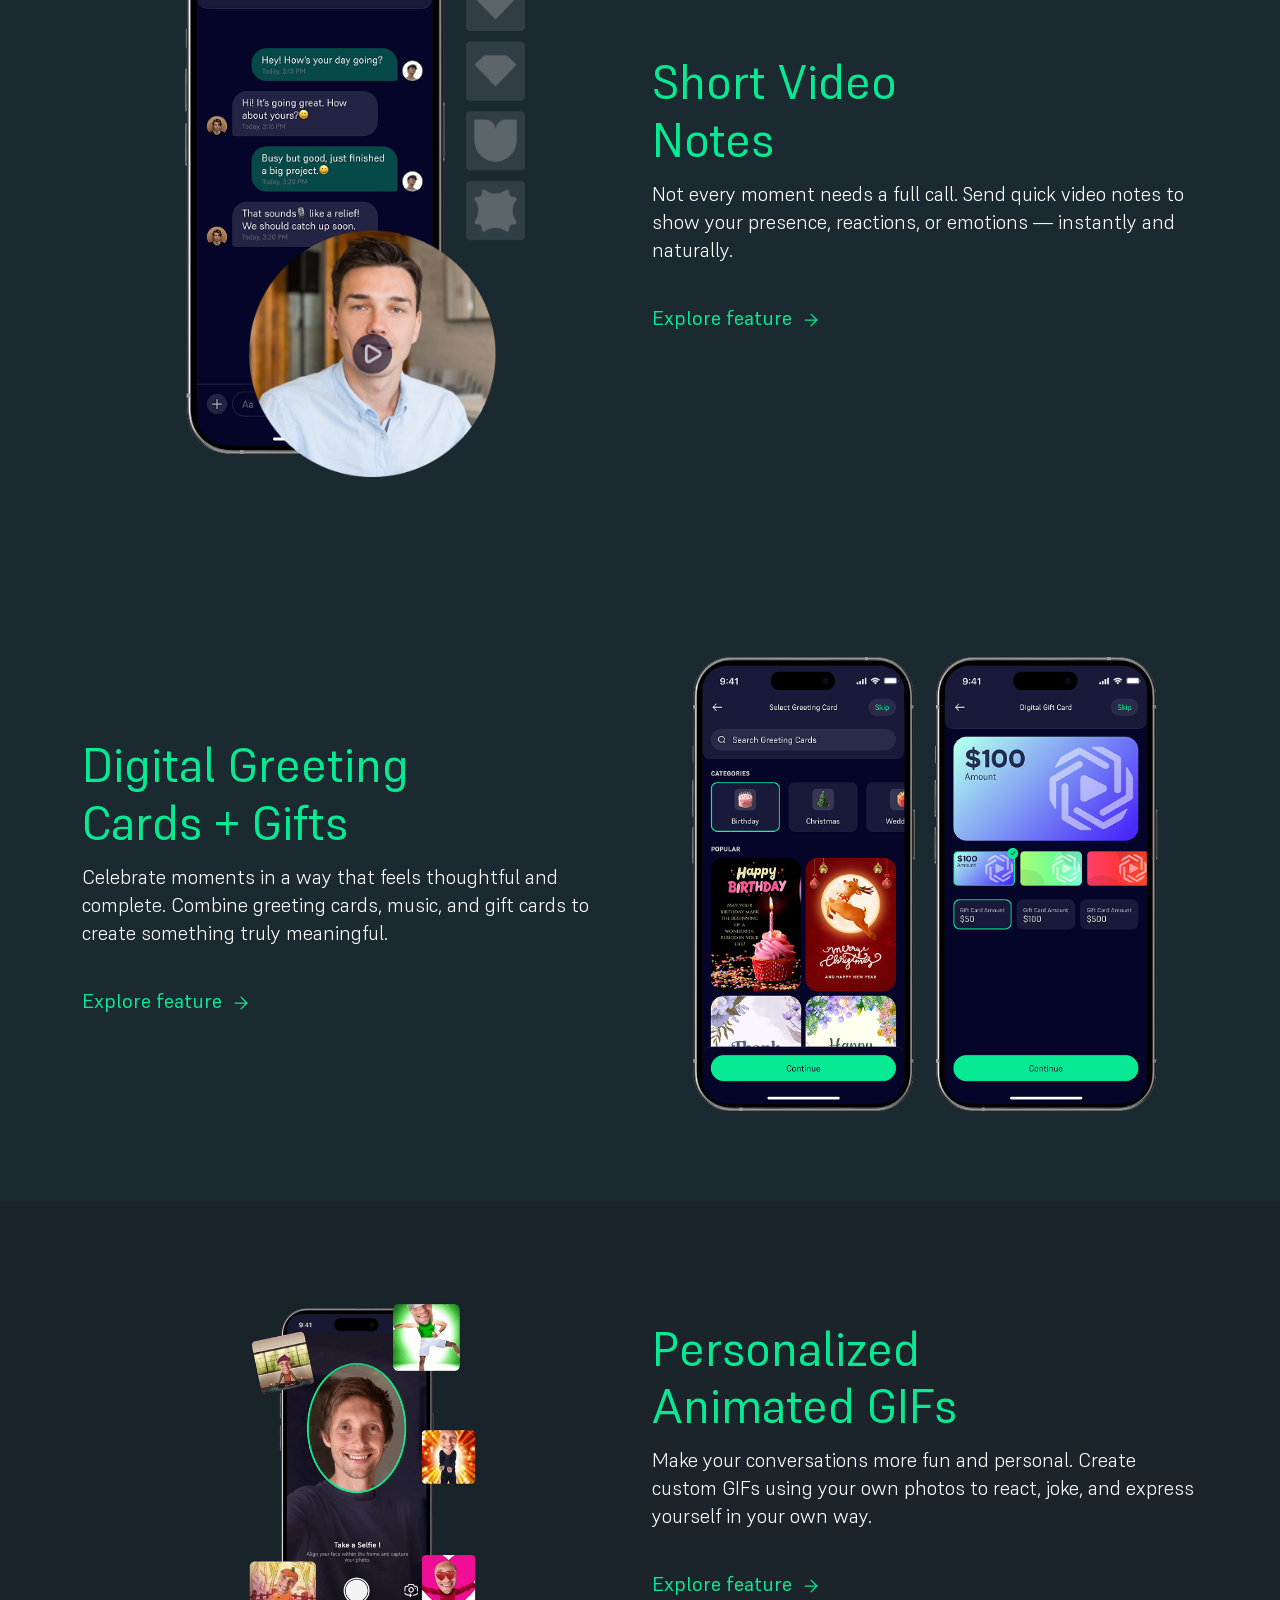
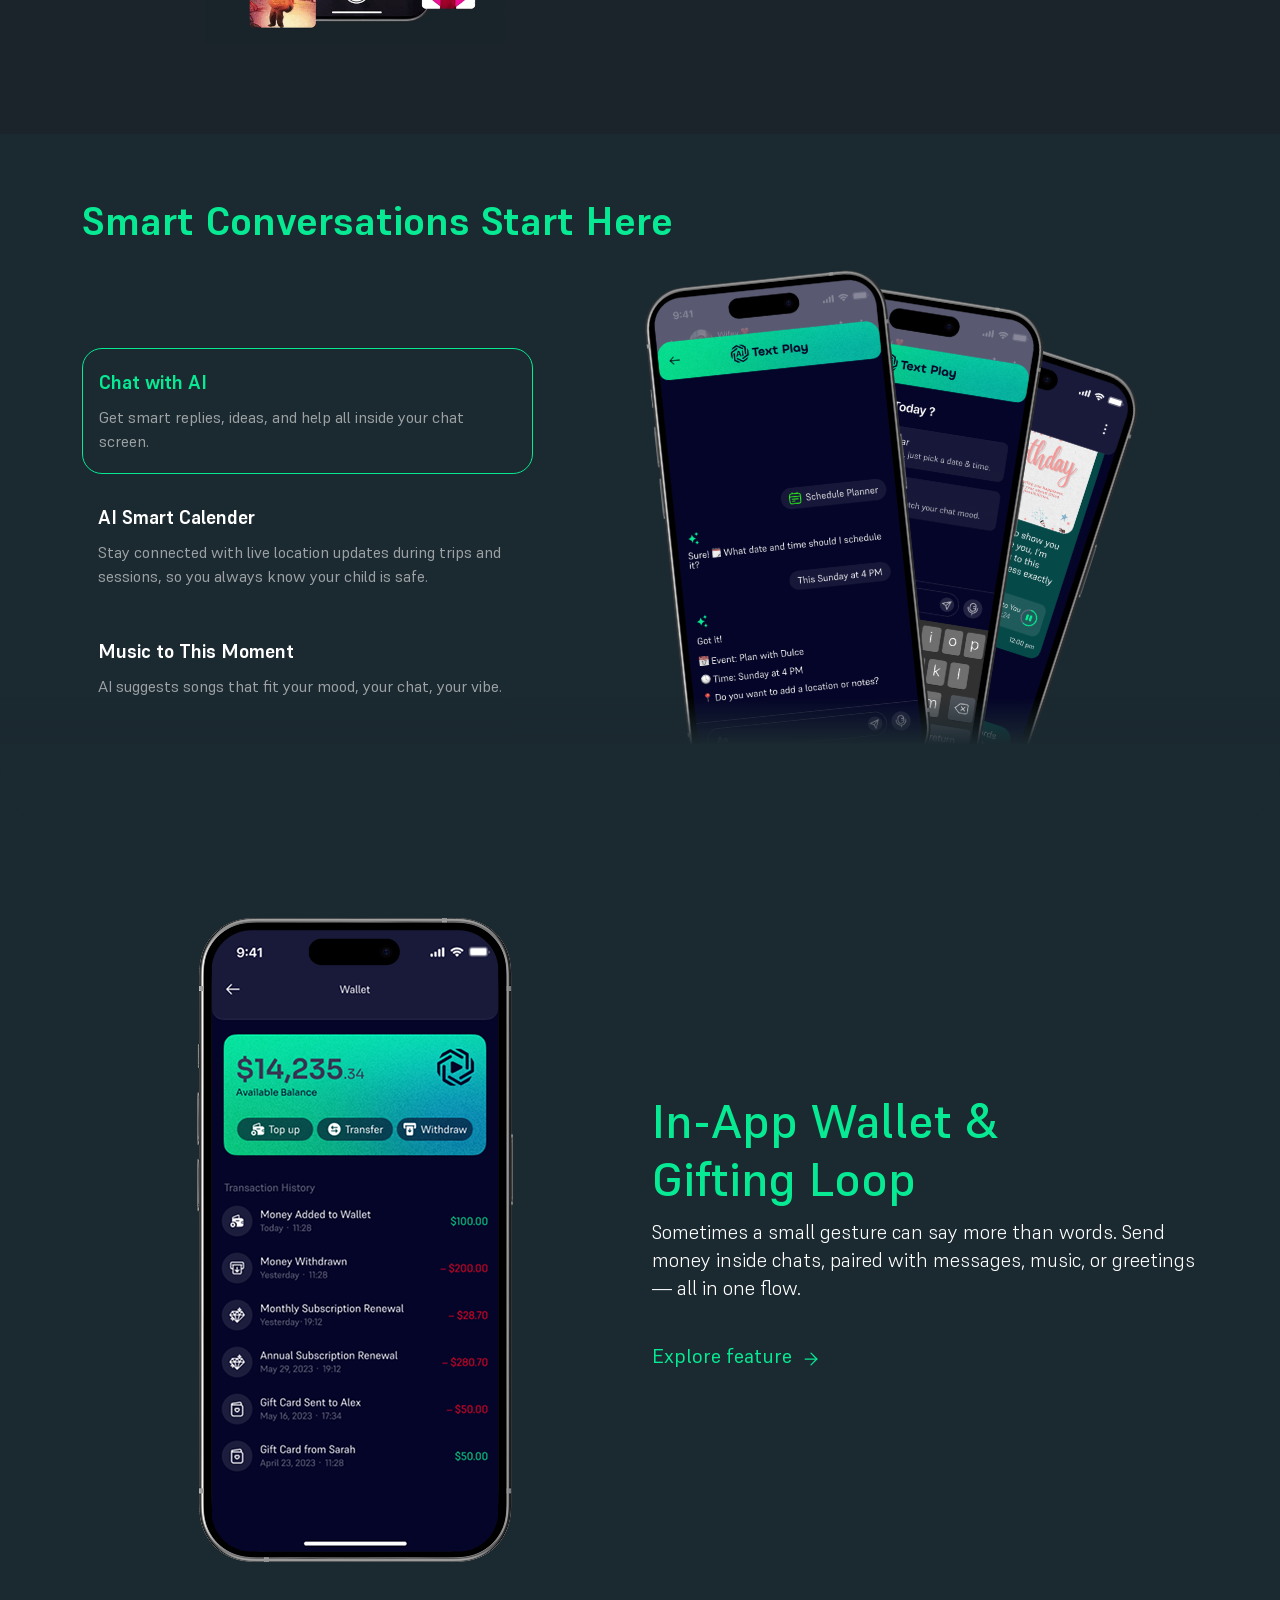
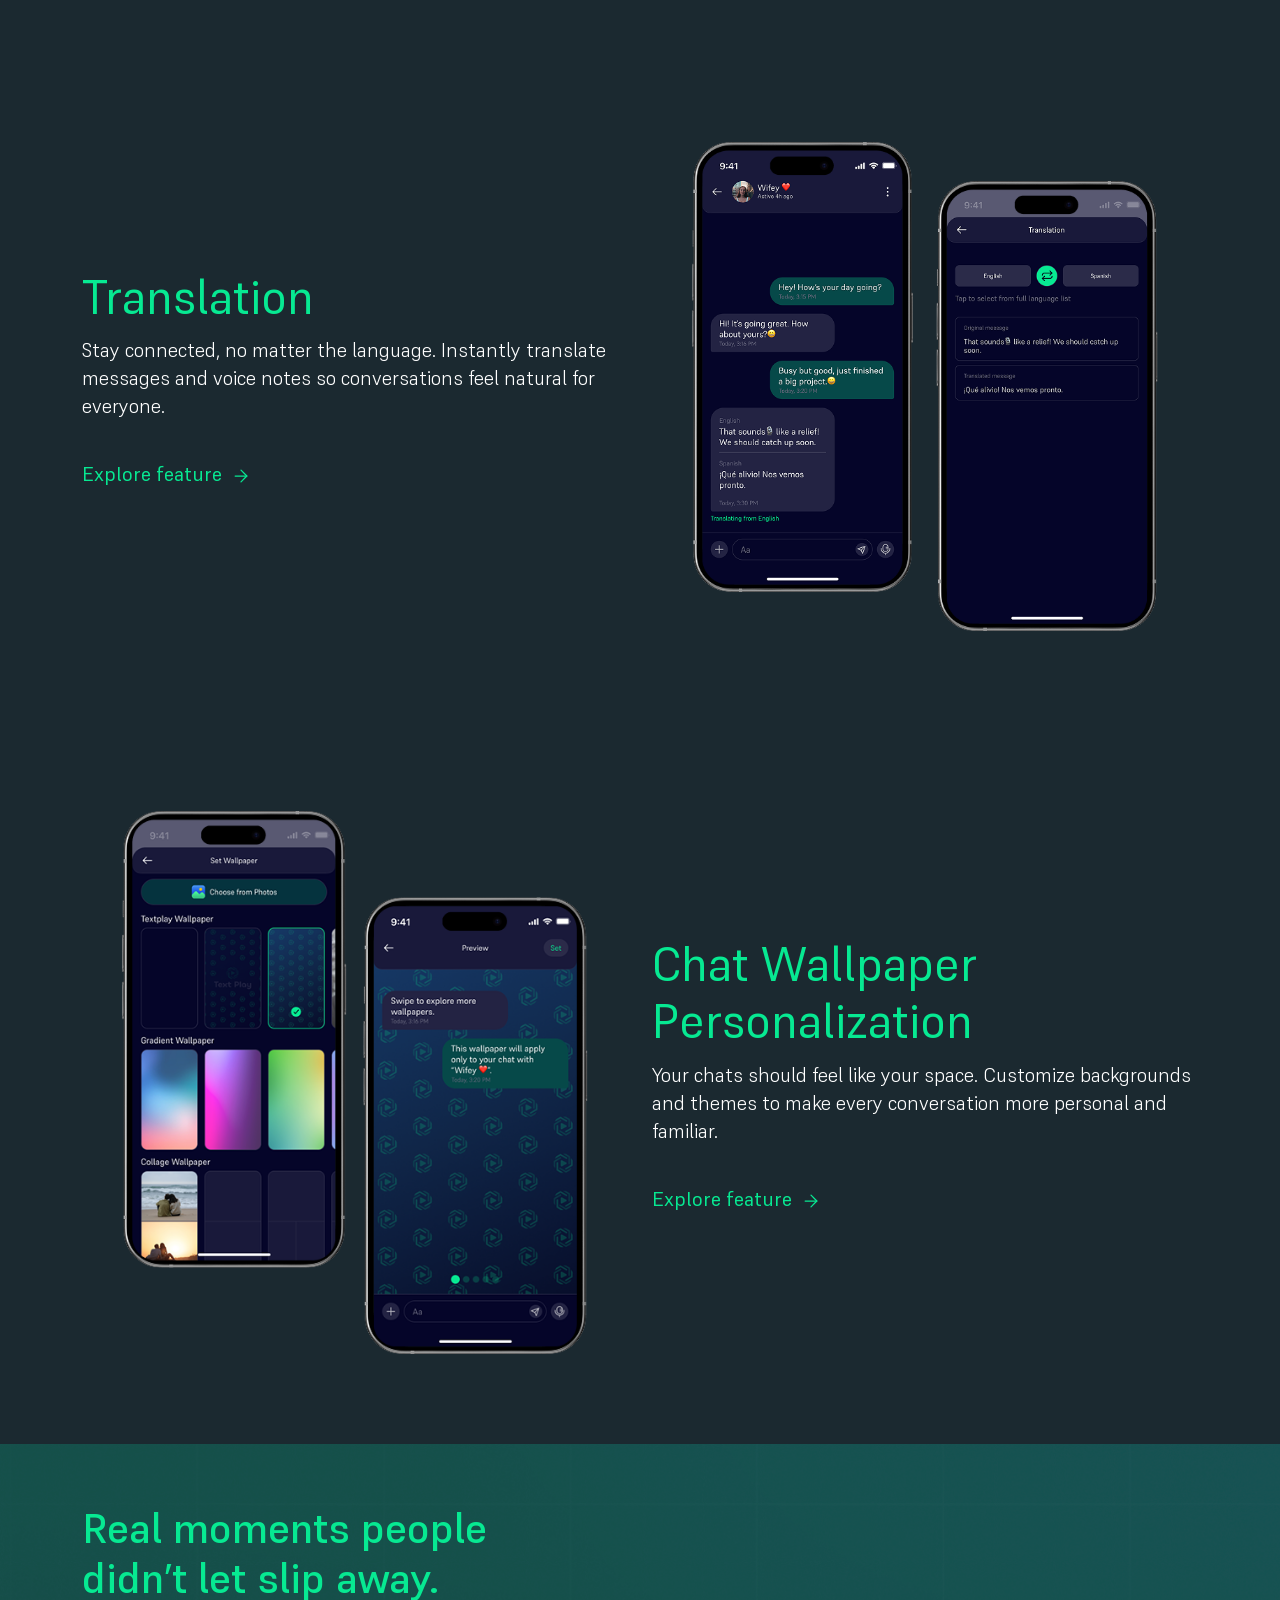
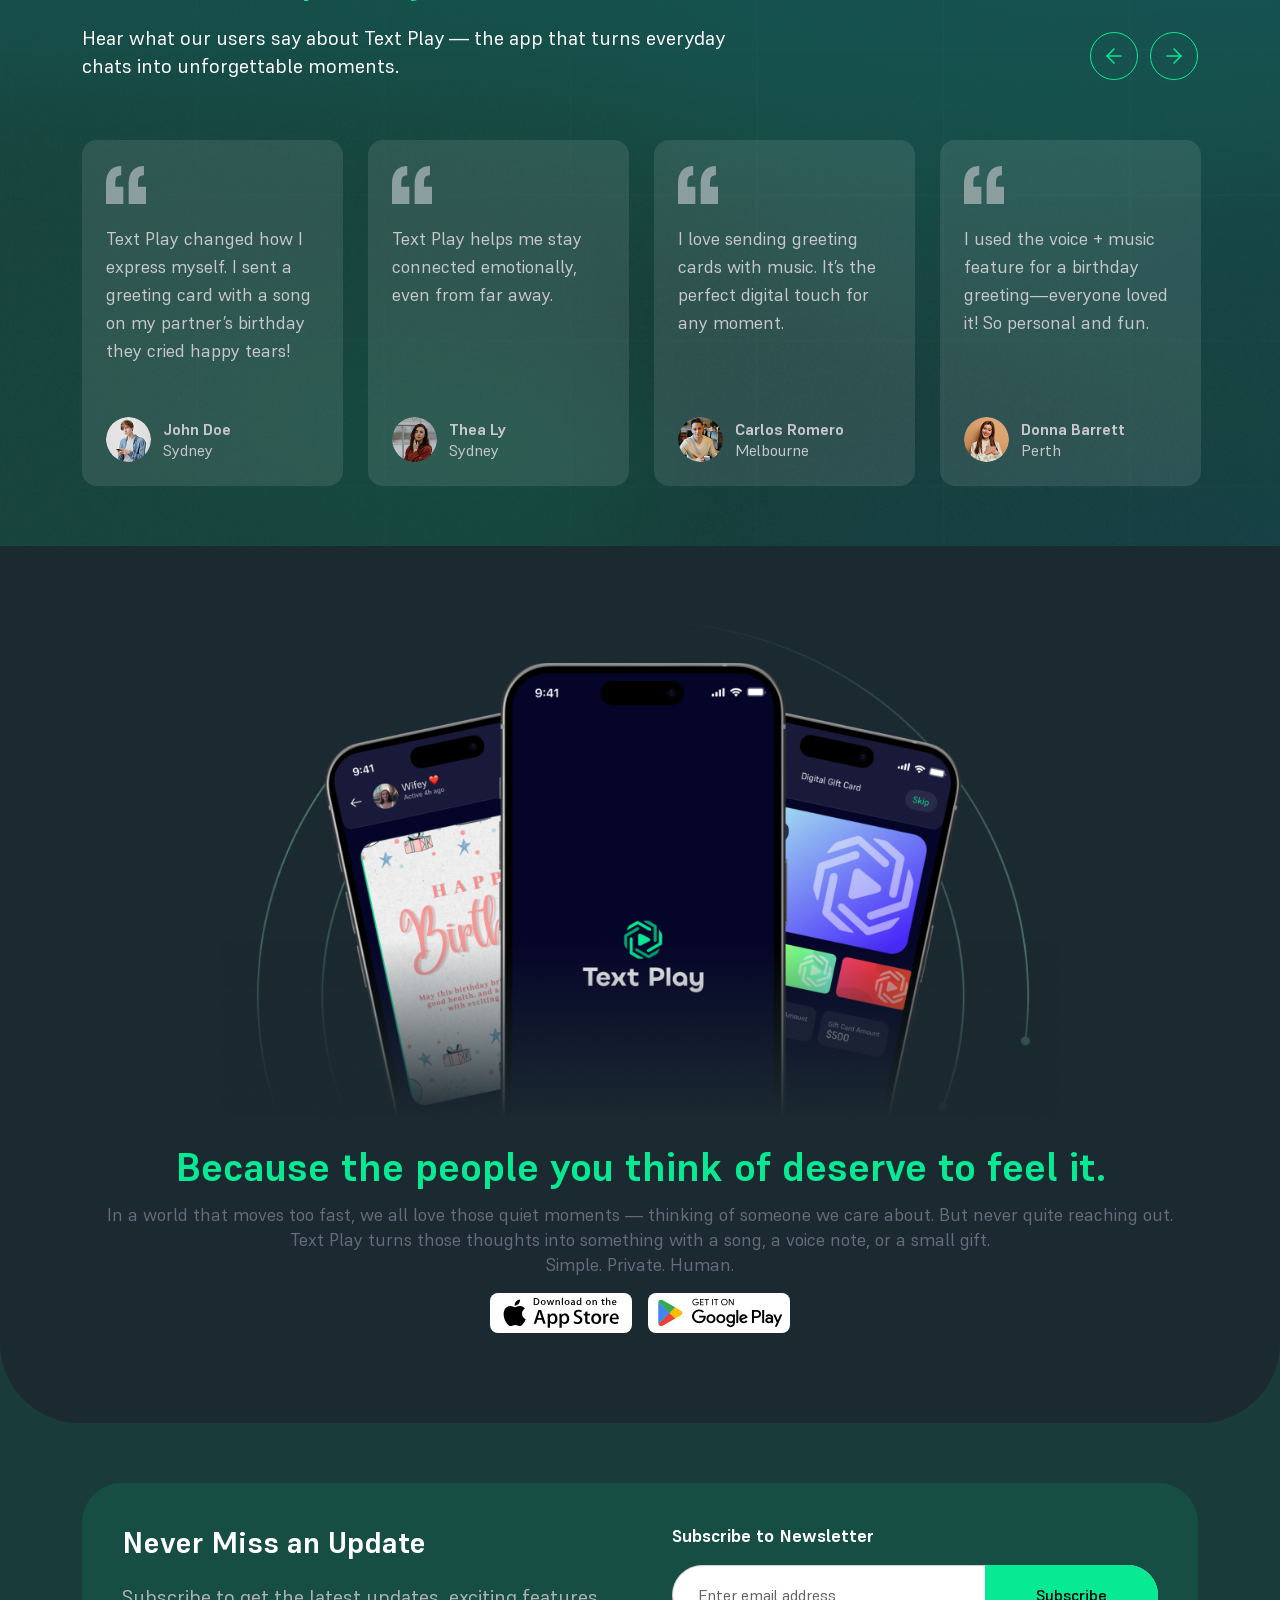
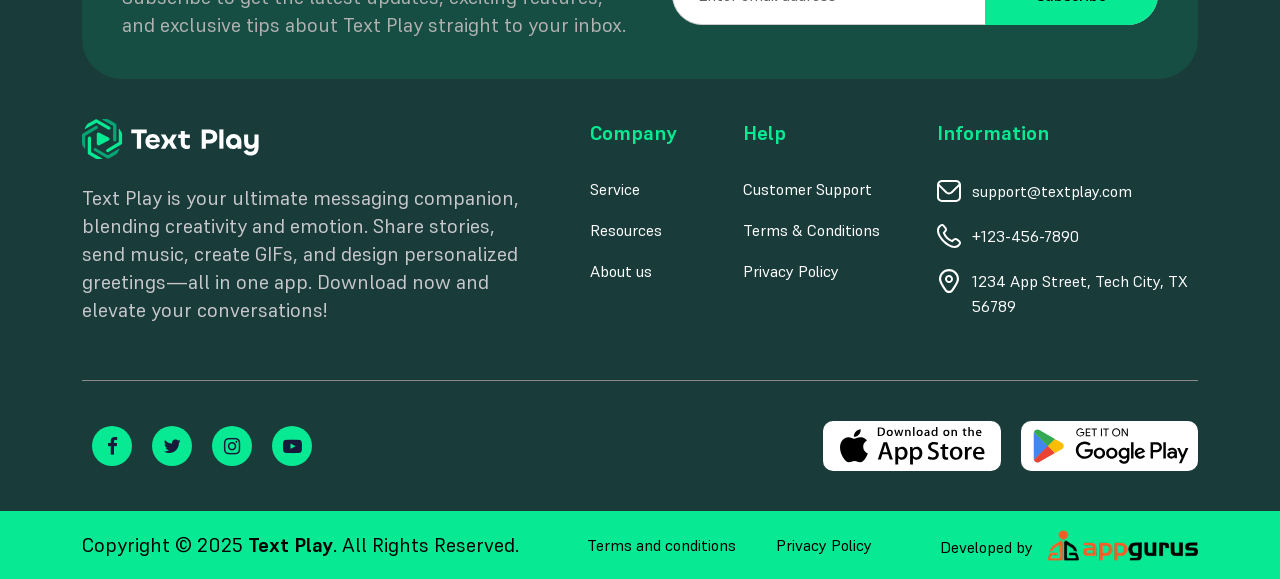
==== commit d3d921dd: "css changes - dev" ====
--- a/index-v1.html
+++ b/index-v1.html
@@ -638,22 +638,24 @@
         <section class="testimonials-section padding-t-60 padding-b-60">
             <div class="container">
                 <div class="row mb-5 mb-lg-3">
-                    <div class="col-lg-8">
-                        <h2 class="section-title">Real moments people <br> didn’t let slip away.</h2>
-                        <p class="section-subtitle font-20">Hear what our users say about Text Play — the app that turns
-                            everyday chats into unforgettable moments.</p>
-                    </div>
-                    <div class="col-lg-4 d-flex justify-content-end align-items-end">
-                        <div class="testimonial-nav-arrows mb-4">
-                            <button class="arrow-btn prev-btn" id="prevBtn">
-                                <img src="./assets/images/back.svg" alt="">
-                            </button>
-                            <button class="arrow-btn next-btn" id="nextBtn">
-                                <img src="./assets/images/forverd.svg" alt="">
-                            </button>
-                        </div>
-                    </div>
-                </div>
+                    
+                        <div class="col-lg-8 testi-left">
+                            <h2 class="section-title">Real moments people <br> didn’t let slip away.</h2>
+                            <p class="section-subtitle mb-0">Hear what our users say about Text Play — the app that turns
+                                everyday chats into unforgettable moments.</p>
+                        </div>
+                    
+                        <div class="col-lg-4 testi-right">
+                            <div class="testimonial-nav-arrows">
+                                <button class="arrow-btn prev-btn" id="prevBtn">
+                                    <img src="./assets/images/back.svg" alt="">
+                                </button>
+                                <button class="arrow-btn next-btn" id="nextBtn">
+                                    <img src="./assets/images/forverd.svg" alt="">
+                                </button>
+                            </div>
+                        </div>
+                    </div>
 
                 <!-- Testimonials Grid -->
                 <div class="testimonials-grid">
@@ -662,7 +664,7 @@
                             <div class="testimonial-card">
                                 <div class="quote-icon">
                                    <img src="./assets/images/quote1.svg" alt="" class="quote-icon-img">
-                                    <p class="testimonial-text font-20">Text Play changed how I express myself. I sent a greeting card with a song on my partner’s birthday they cried happy tears! </p>
+                                    <p class="testimonial-text">Text Play changed how I express myself. I sent a greeting card with a song on my partner’s birthday they cried happy tears! </p>
                                 </div>
                                 <div class="testimonial-author">
                                     <img src="./assets/images/team1.png" alt="John Doe"
@@ -680,7 +682,7 @@
                             <div class="testimonial-card">
                                 <div class="quote-icon">
                                     <img src="./assets/images/quote1.svg" alt="" class="quote-icon-img">
-                                    <p class="testimonial-text font-20">Text Play helps me stay connected emotionally, even from far away.</p>
+                                    <p class="testimonial-text">Text Play helps me stay connected emotionally, even from far away.</p>
                                 </div>
                                 <div class="testimonial-author">
                                     <img src="./assets/images/team2.png" alt="Thea Ly"
@@ -698,7 +700,7 @@
                             <div class="testimonial-card">
                                 <div class="quote-icon">
                                     <img src="./assets/images/quote1.svg" alt="" class="quote-icon-img">
-                                    <p class="testimonial-text font-20">I love sending greeting cards with music. It’s the perfect digital touch for any moment.</p>
+                                    <p class="testimonial-text">I love sending greeting cards with music. It’s the perfect digital touch for any moment.</p>
                                 </div>
                                 <div class="testimonial-author">
                                     <img src="./assets/images/team3.png" alt="Carlos Romero"
@@ -716,7 +718,7 @@
                             <div class="testimonial-card">
                                 <div class="quote-icon">
                                     <img src="./assets/images/quote1.svg" alt="" class="quote-icon-img">
-                                    <p class="testimonial-text font-20">I used the voice + music feature for a birthday greeting—everyone loved it! So personal and fun.</p>
+                                    <p class="testimonial-text">I used the voice + music feature for a birthday greeting—everyone loved it! So personal and fun.</p>
                                 </div>
                                 <div class="testimonial-author">
                                     <img src="./assets/images/team4.png" alt="Donna Barrett"
@@ -734,7 +736,7 @@
                             <div class="testimonial-card">
                                 <div class="quote-icon">
                                     <img src="./assets/images/quote1.svg" alt="" class="quote-icon-img">
-                                    <p class="testimonial-text font-20">Text Play helps me stay connected emotionally, even from far away.</p>
+                                    <p class="testimonial-text">Text Play helps me stay connected emotionally, even from far away.</p>
                                 </div>
                                 <div class="testimonial-author">
                                     <img src="./assets/images/team2.png" alt="Thea Ly"
@@ -752,7 +754,7 @@
                             <div class="testimonial-card">
                                 <div class="quote-icon">
                                     <img src="./assets/images/quote1.svg" alt="" class="quote-icon-img">
-                                    <p class="testimonial-text font-20">I love sending greeting cards with music. It’s the perfect digital touch for any moment.</p>
+                                    <p class="testimonial-text">I love sending greeting cards with music. It’s the perfect digital touch for any moment.</p>
                                 </div>
                                 <div class="testimonial-author">
                                     <img src="./assets/images/team3.png" alt="Carlos Romero"
@@ -770,7 +772,7 @@
                             <div class="testimonial-card">
                                 <div class="quote-icon">
                                     <img src="./assets/images/quote1.svg" alt="" class="quote-icon-img">
-                                    <p class="testimonial-text font-20">I used the voice + music feature for a birthday greeting—everyone loved it! So personal and fun.</p>
+                                    <p class="testimonial-text">I used the voice + music feature for a birthday greeting—everyone loved it! So personal and fun.</p>
                                 </div>
                                 <div class="testimonial-author">
                                     <img src="./assets/images/team4.png" alt="Donna Barrett"
@@ -801,12 +803,12 @@
                     <!-- Content -->
                     <div class="showcase-content text-center">
                         <h2 class="showcase-title">Because the people you think of deserve to feel it.</h2>
-                        <p class="showcase-description font-20">In a world that moves too fast, we all love those quiet moments
+                        <p class="showcase-description">In a world that moves too fast, we all love those quiet moments
                             — thinking
-                            of someone we care about. But never quite reaching out. Text Play turns those thoughts into
+                            of someone we care about. But never quite reaching out. <br> Text Play turns those thoughts into
                             something
-                            with a song, a voice note, or a small gift.</p>
-                        <p class="showcase-tagline font-20">Simple. Private. Human.</p>
+                            with a song, a voice note, or a small gift.
+                            <br> Simple. Private. Human.</p>
     
                         <!-- App Store Badges -->
                         <div class="app-badges">
--- a/assets/css/style.css
+++ b/assets/css/style.css
@@ -289,7 +289,7 @@
 .footer-main .footer-text .footer-right{display:flex;align-items: center;}
 .footer-main .footer-text .footer-right .developed-by-img{width:191px;height:38px;}
 .footer-main .footer-text .footer-right h5{color: #000000;margin-bottom:0px;font-size:20px;font-weight: normal;margin-right: 20px;}
-.footer-main{background:var(--primary-color-light);padding-top:60px;}
+.footer-main{background: rgba(25, 60, 58, 1);padding-top:60px;}
 .footer-copyright{background:#07E992;padding:15px 0px;}
 
 .footer-b-link ul{display:flex;align-items:center;}
@@ -1370,6 +1370,8 @@
 	background-color: var(--primary-color-dark);
     pointer-events: none;
 	z-index: -1;
+	background-position: left bottom;
+	opacity: 0.8;
 }
 .img-wrapper {
     padding: 0 40px 0;
@@ -1379,35 +1381,25 @@
 .testimonials-section { position: relative; overflow: hidden;z-index: 1; }
 .testimonials-section::before { content: ''; position: absolute; top: 0; left: 0; right: 0; bottom: 0; background-image: url(../images/square-bg-pattern.png); background-repeat: no-repeat; background-size: cover; background-color: var(--primary-color-dark); pointer-events: none; z-index: -1; }
 .section-title { font-size: 57px; font-weight: 500; color: #07E992; margin-bottom: 20px;}
-.section-subtitle { color: #FFFFFF; max-width: 680px; font-weight: 400; }
-.testimonial-nav-arrows { display: flex; gap: 12px; justify-content: flex-end; align-items: center; }
+.section-subtitle {font-size: 20px; color: #FFFFFF; max-width: 680px; font-weight: 400; }
+.testimonial-nav-arrows { display: flex; gap: 12px; justify-content: end; align-items: center; }
+.testi-right {display: flex;justify-content: end;align-items: end;}
 .arrow-btn { width: 48px; height: 48px; background: transparent; border: 1px solid #07E992; border-radius: 50%; display: flex; align-items: center; justify-content: center; cursor: pointer; transition: all 0.3s ease; }
 .arrow-btn:hover { background: #1b2930; border-color: #07E992; transform: scale(1.1); }
 .arrow-btn svg { stroke: var(--white); }
 .arrow-btn:hover svg { stroke: var(--teal-dark); }
 .testimonials-grid { margin-top: 60px; }
-.testimonial-card { background: rgba(255, 255, 255, 0.1); 
-border-radius: 20px; padding: 32px; height: 100%; display: flex; flex-direction: column;justify-content: space-between; transition: all 0.4s ease; position: relative; overflow: hidden; }
+.testimonial-card { background: rgba(255, 255, 255, 0.1); border-radius: 20px; padding: 32px; height: 100%; display: flex; flex-direction: column;justify-content: space-between; transition: all 0.4s ease; position: relative; overflow: hidden; }
 .quote-icon-img { margin-bottom: 20px; }
-.testimonial-text { color: var(--primary-bglight); margin-bottom: 32px; flex-grow: 1; }
+.testimonial-text {font-size: 20px; color: var(--primary-bglight); margin-bottom: 32px; flex-grow: 1; }
 .testimonial-author { display: flex; align-items: center; gap: 12px; padding-top: 20px; }
 .author-avatar { width: 52px; height: 52px; border-radius: 50%; object-fit: cover; }
-.author-name { font-size: 16px; font-weight: 600; color: var(--white); }
-
-
-.testimonials-grid .slick-list.draggable {
-    display: flex;
-}
-
+.author-info {min-width: 0;}
+.author-name { font-size: 16px; font-weight: 600; color: var(--white);display: block;white-space: nowrap;overflow: hidden;text-overflow: ellipsis; }
+.testimonials-grid .slick-list.draggable {display: flex;}
 .testimonials-grid {margin-right: -25px;}
-
-.testimonials-grid .slick-list.draggable .testimonial-item {
-    padding-right: 25px;
-}
-
-.testimonials-grid .slick-list.draggable .slick-track {
-    display: flex;
-}
+.testimonials-grid .slick-list.draggable .testimonial-item {padding-right: 25px;}
+.testimonials-grid .slick-list.draggable .slick-track {display: flex;}
    
 /* ============================================
 	APP SHOWCASE SECTION
@@ -1415,14 +1407,14 @@
 .app-showcase-section {background: rgba(25, 60, 58, 1); }
 .app-showcase-main { background: rgba(27, 41, 48, 1); position: relative; overflow: hidden;border-radius: 100px; border-top-left-radius: 0px; border-top-right-radius: 0px; }
 .decorative-circles { position: absolute; top: 0; left: 0; right: 0; bottom: 0; pointer-events: none; }
-.phones-container { position: relative; display: flex; justify-content: center; align-items: center; min-height: 550px; z-index: 10; }
+.phones-container { position: relative; display: flex; justify-content: center; align-items: center; z-index: 10; }
 .phone-mockup { position: absolute; width: 350px; height: 550px;  overflow: hidden; transition: transform 0.5s ease; }
 .phone-screen { width: 75%; height: 100%; object-fit: cover; }
 .app-name { font-size: 28px; font-weight: 700; color: #07E992; letter-spacing: 0.05em; }
 .showcase-content { max-width: 1280px; margin: 0 auto; position: relative; z-index: 10; top: -30px; }
 .showcase-title { font-size: 40px; font-weight: 700; color: #07E992; }
-.showcase-description { font-weight: 400; color: rgba(105, 105, 127, 1); }
-.showcase-tagline { font-weight: 400; color: rgba(105, 105, 127, 1); margin-bottom: 40px; }
+.showcase-description {font-size: 20px; font-weight: 400;line-height: 1.4; color: rgba(105, 105, 127, 1); }
+.showcase-tagline {font-size: 20px; font-weight: 400; color: rgba(105, 105, 127, 1); margin-bottom: 40px; }
 .app-badges { display: flex; gap: 16px; justify-content: center; align-items: center; }
 .badge-link { display: inline-block; transition: transform 0.3s ease; }
 .badge-link:hover { transform: scale(1.05); }
--- a/assets/css/media.css
+++ b/assets/css/media.css
@@ -172,15 +172,13 @@
 		font-size: 48px;
 	}
 	
-	.testimonial-card {
-		padding: 25px;
-		border-radius: 15px;
-	}
-
-	.author-avatar {
-		width: 45px;
-		height: 45px;
-	}
+	.testimonial-card {padding: 25px;border-radius: 15px;}
+
+	.author-avatar {width: 45px;height: 45px;}
+
+	.section-title {
+        font-size: 48px;
+    }
 }
 
 
@@ -444,8 +442,21 @@
 	/* testimonial section */
 	.showcase-description,
 	.testimonial-text {
-		font-size: 18px !important;
-	}
+		font-size: 18px;
+	}
+	.app-showcase-main {
+		border-radius: 80px;
+		border-top-right-radius: 0px;
+		border-top-left-radius: 0px;
+	}
+
+	.section-title {
+        font-size: 42px;
+    }
+
+    .testimonial-card {
+        padding: 24px;
+    }
 
 
 }
@@ -653,6 +664,21 @@
 	.banner-sec.v1 {
 		padding-bottom: 60px;
 	}
+
+	/* testimonial section */
+	.section-title {font-size: 45px;}
+	.testimonials-grid {margin-top: 40px;}
+	.section-title,
+	.showcase-title {
+        font-size: 36px;
+    }
+
+    .section-subtitle,
+	.testimonial-text,
+	.showcase-description,
+	.showcase-tagline {
+        font-size: 16px;
+    }
 }	
 
 
@@ -898,6 +924,33 @@
 	.bridge-between .main-wrapper .content-left {
 		margin-bottom: 50px;
 	}
+
+	/* testimonial section */
+	.testi-right {display: flex;justify-content: left;align-items: center;margin-top: 20px;}
+
+    .testimonial-nav-arrows {
+        display: none;
+    }
+
+    .testimonial-card {
+        padding: 20px;
+    }
+
+	.app-showcase-main {
+		border-radius: 60px;
+		border-top-right-radius: 0px;
+		border-top-left-radius: 0px;
+	}
+
+	.arrow-btn {
+		width: 40px;
+		height: 40px;
+	}
+
+	.author-name,
+	.author-city {
+		font-size: 14px;
+	}
 }
 
 /*=========================================================
@@ -1187,6 +1240,28 @@
 	.faq-toggle img.icon-dash {
 		width: 8px;
 	}
+
+	/* testimonial section */
+
+    .testimonial-text {
+        font-size: 14px;
+    }
+
+    .author-avatar {
+        width: 35px;
+        height: 35px;
+    }
+
+    .arrow-btn {
+        width: 35px;
+        height: 35px;
+    }
+
+	.app-showcase-main {
+		border-radius: 40px;
+		border-top-right-radius: 0px;
+		border-top-left-radius: 0px;
+	}
 	
 
 }
@@ -1241,6 +1316,12 @@
 
 	/* contact-us page */
 
+	.app-showcase-main {
+		border-radius: 30px;
+		border-top-right-radius: 0px;
+		border-top-left-radius: 0px;
+	}
+
 }
 
 
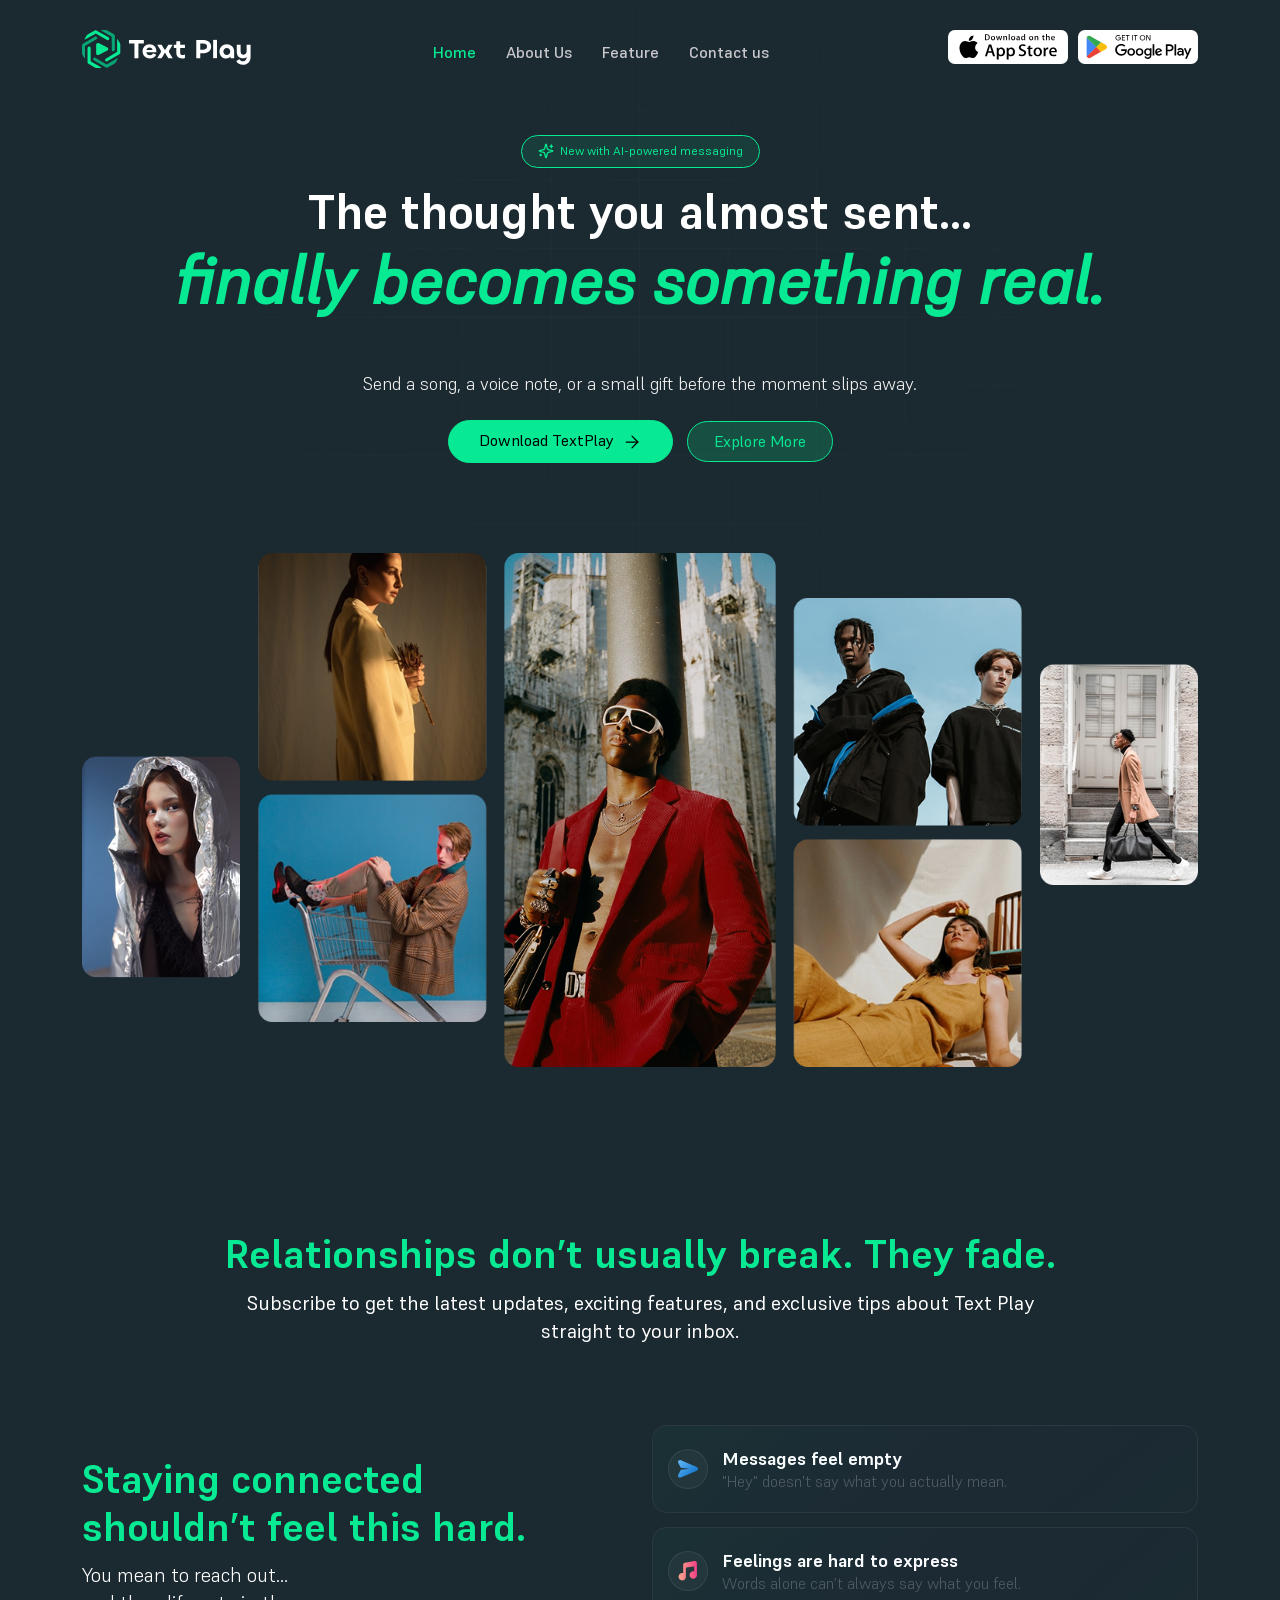
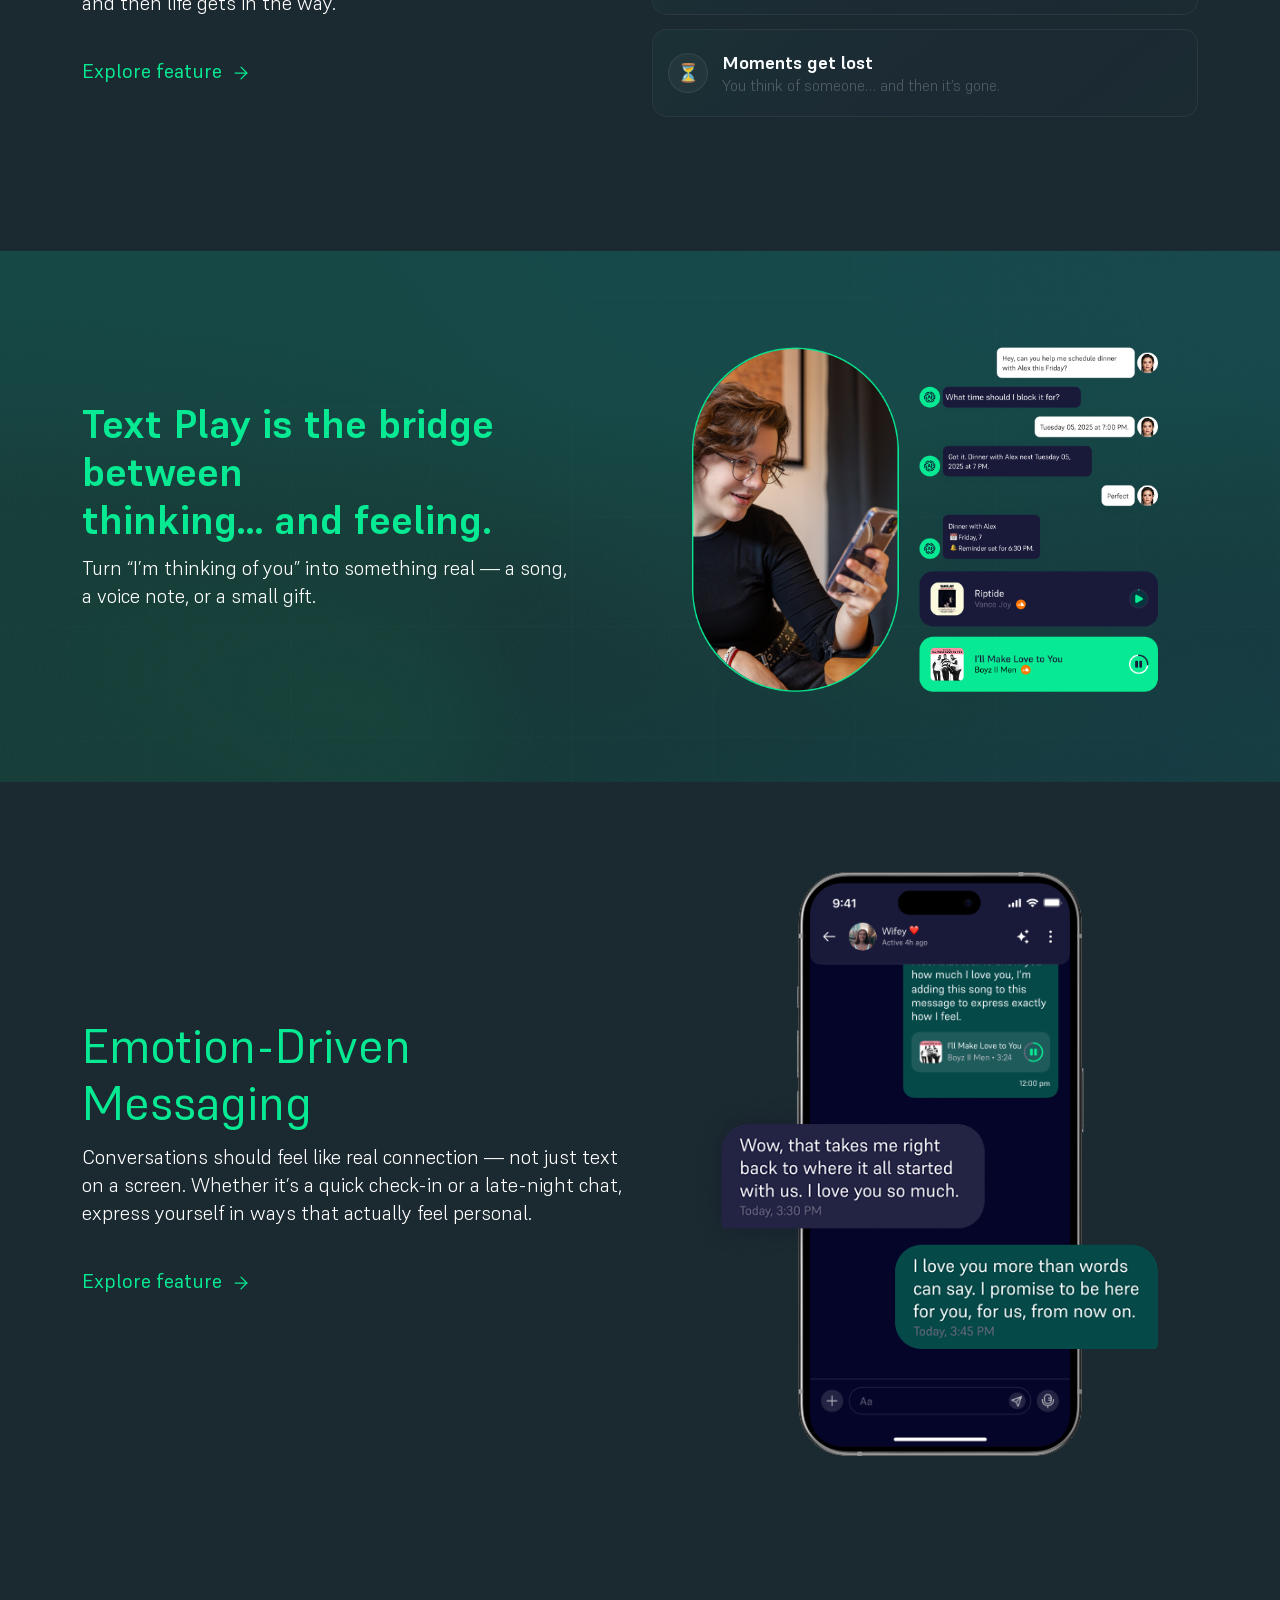
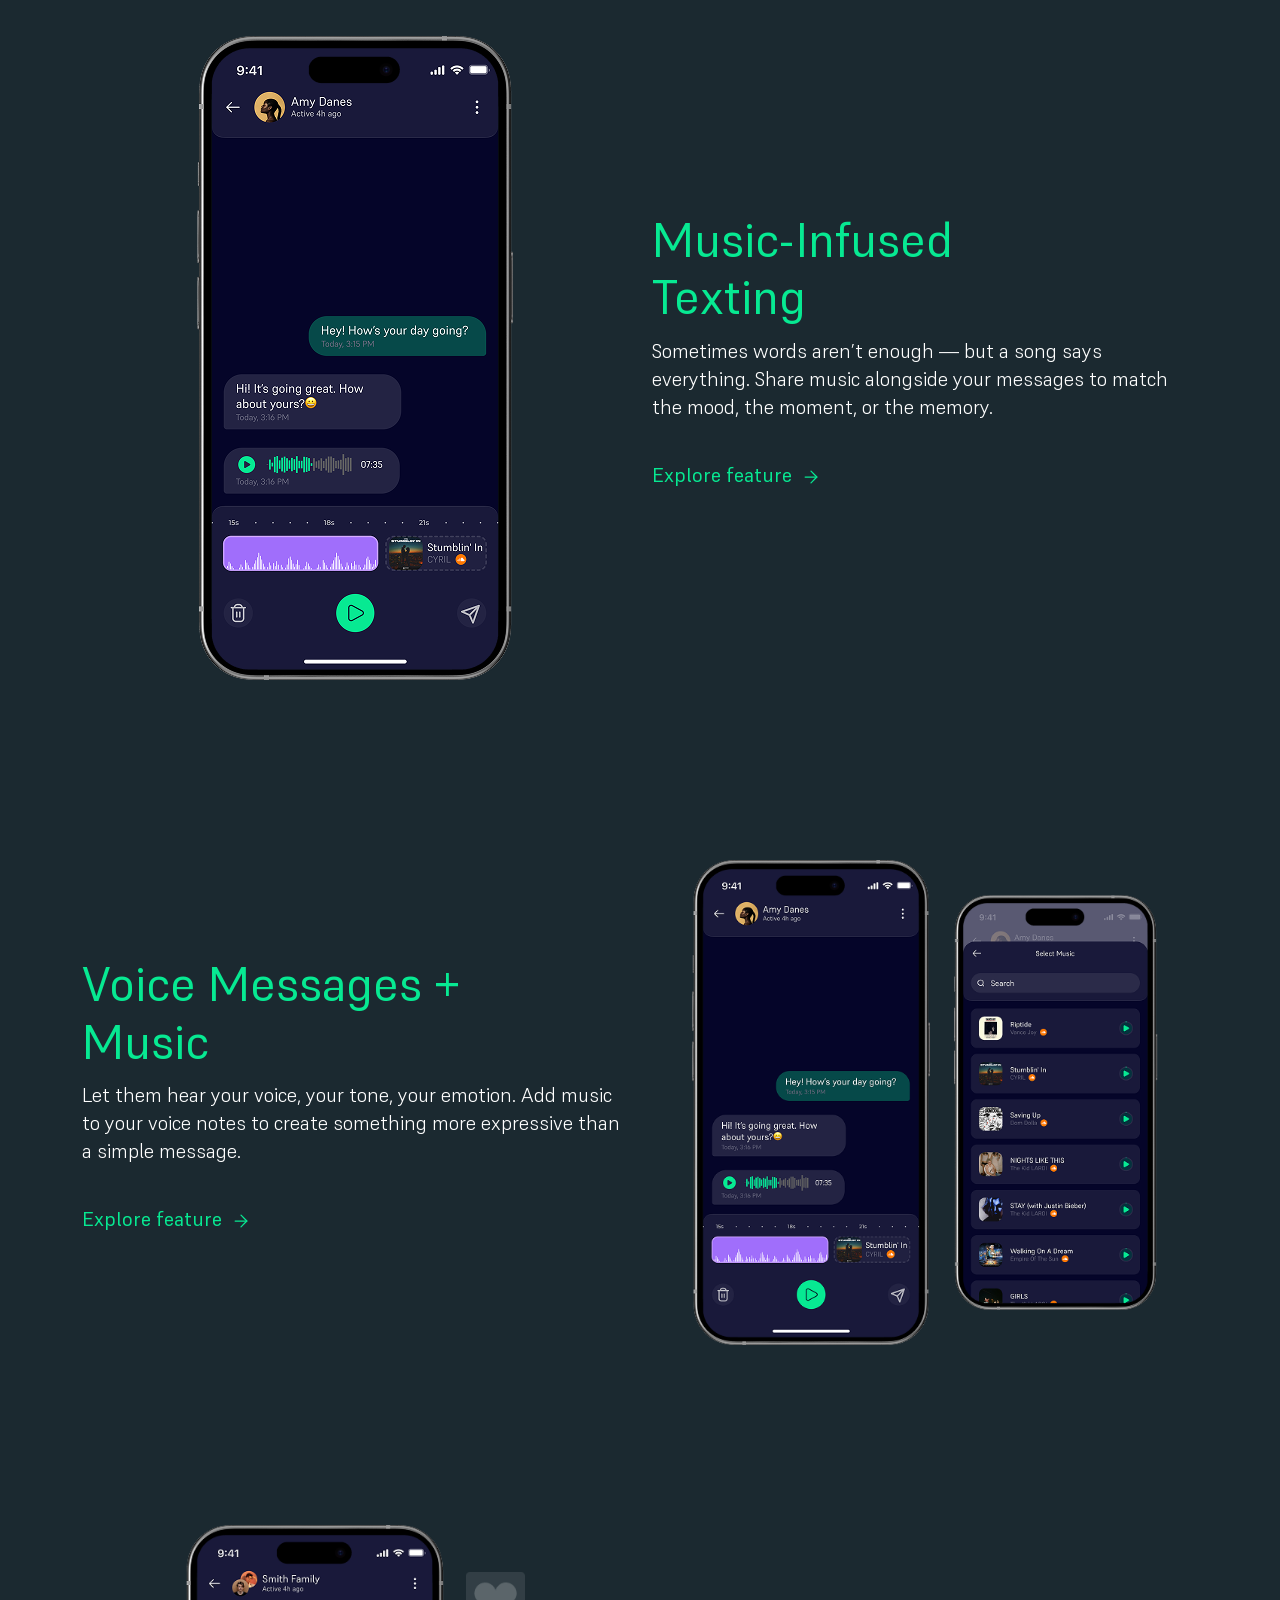
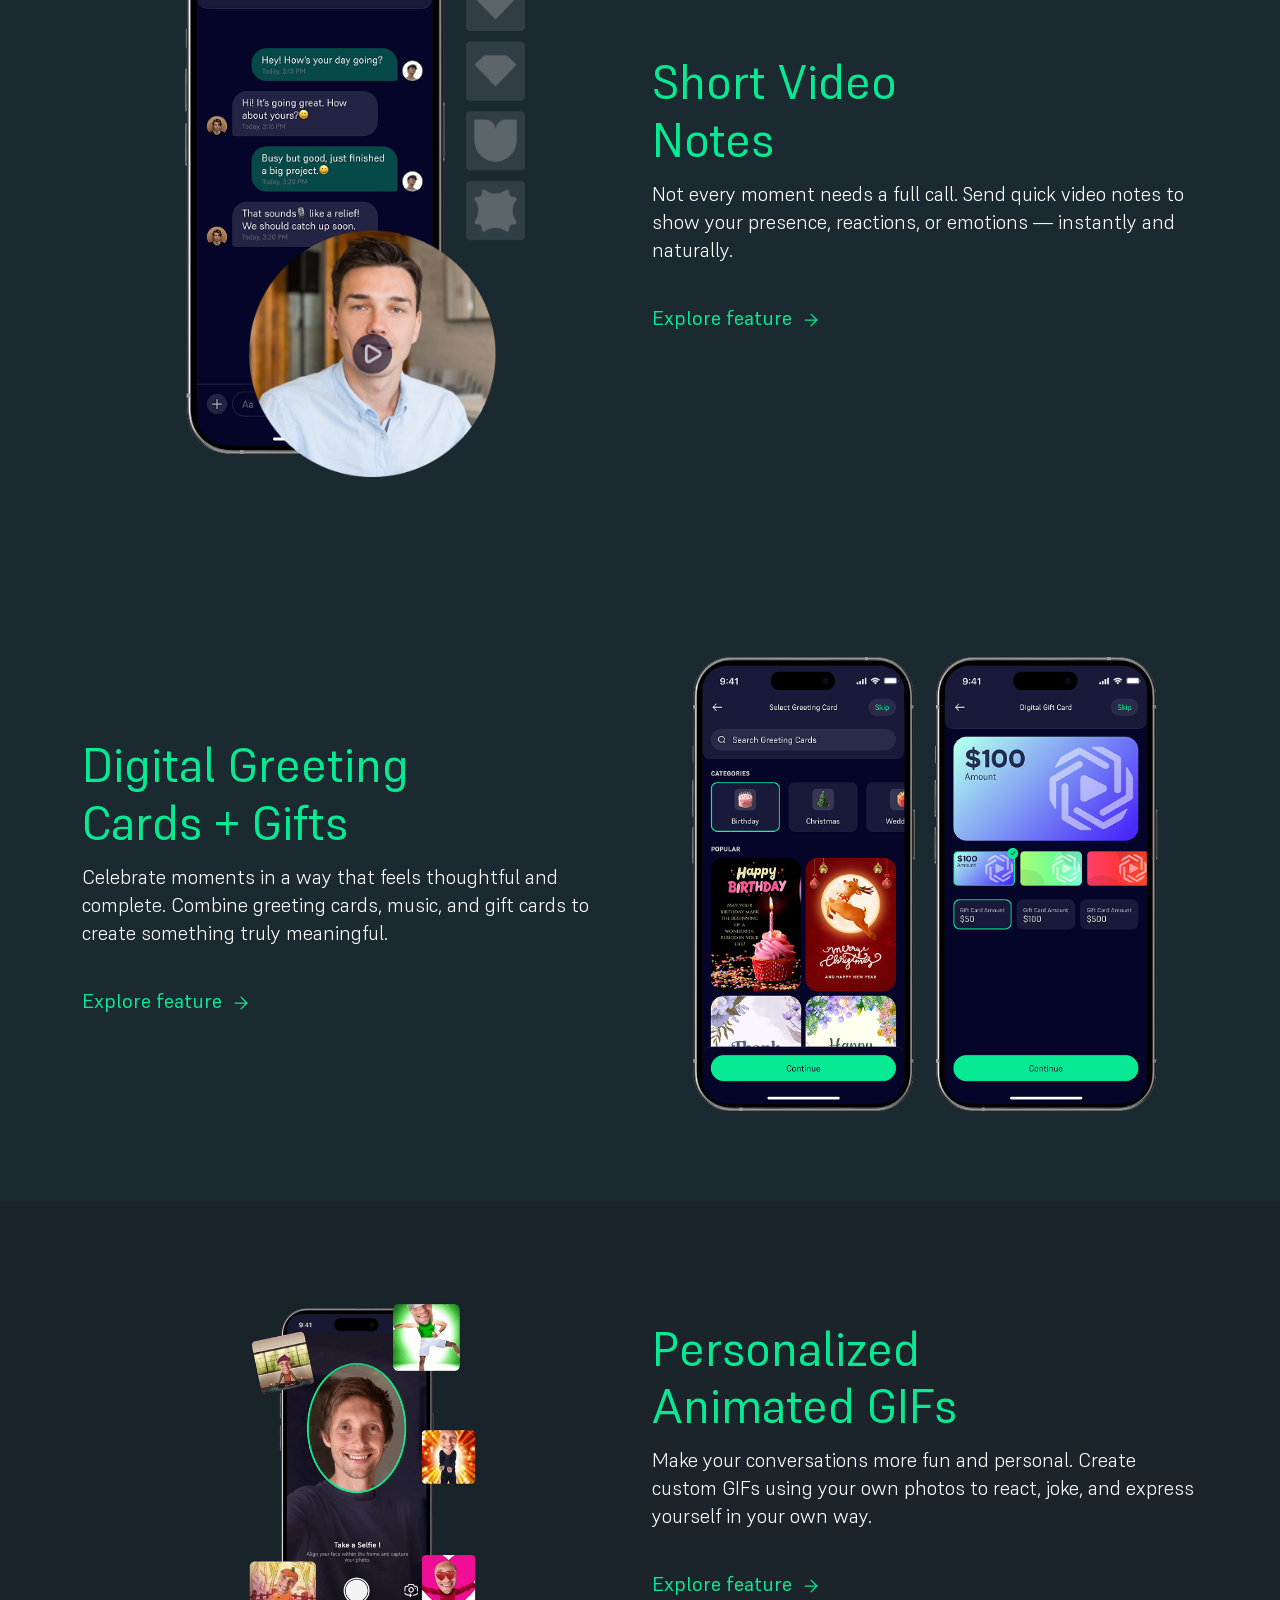
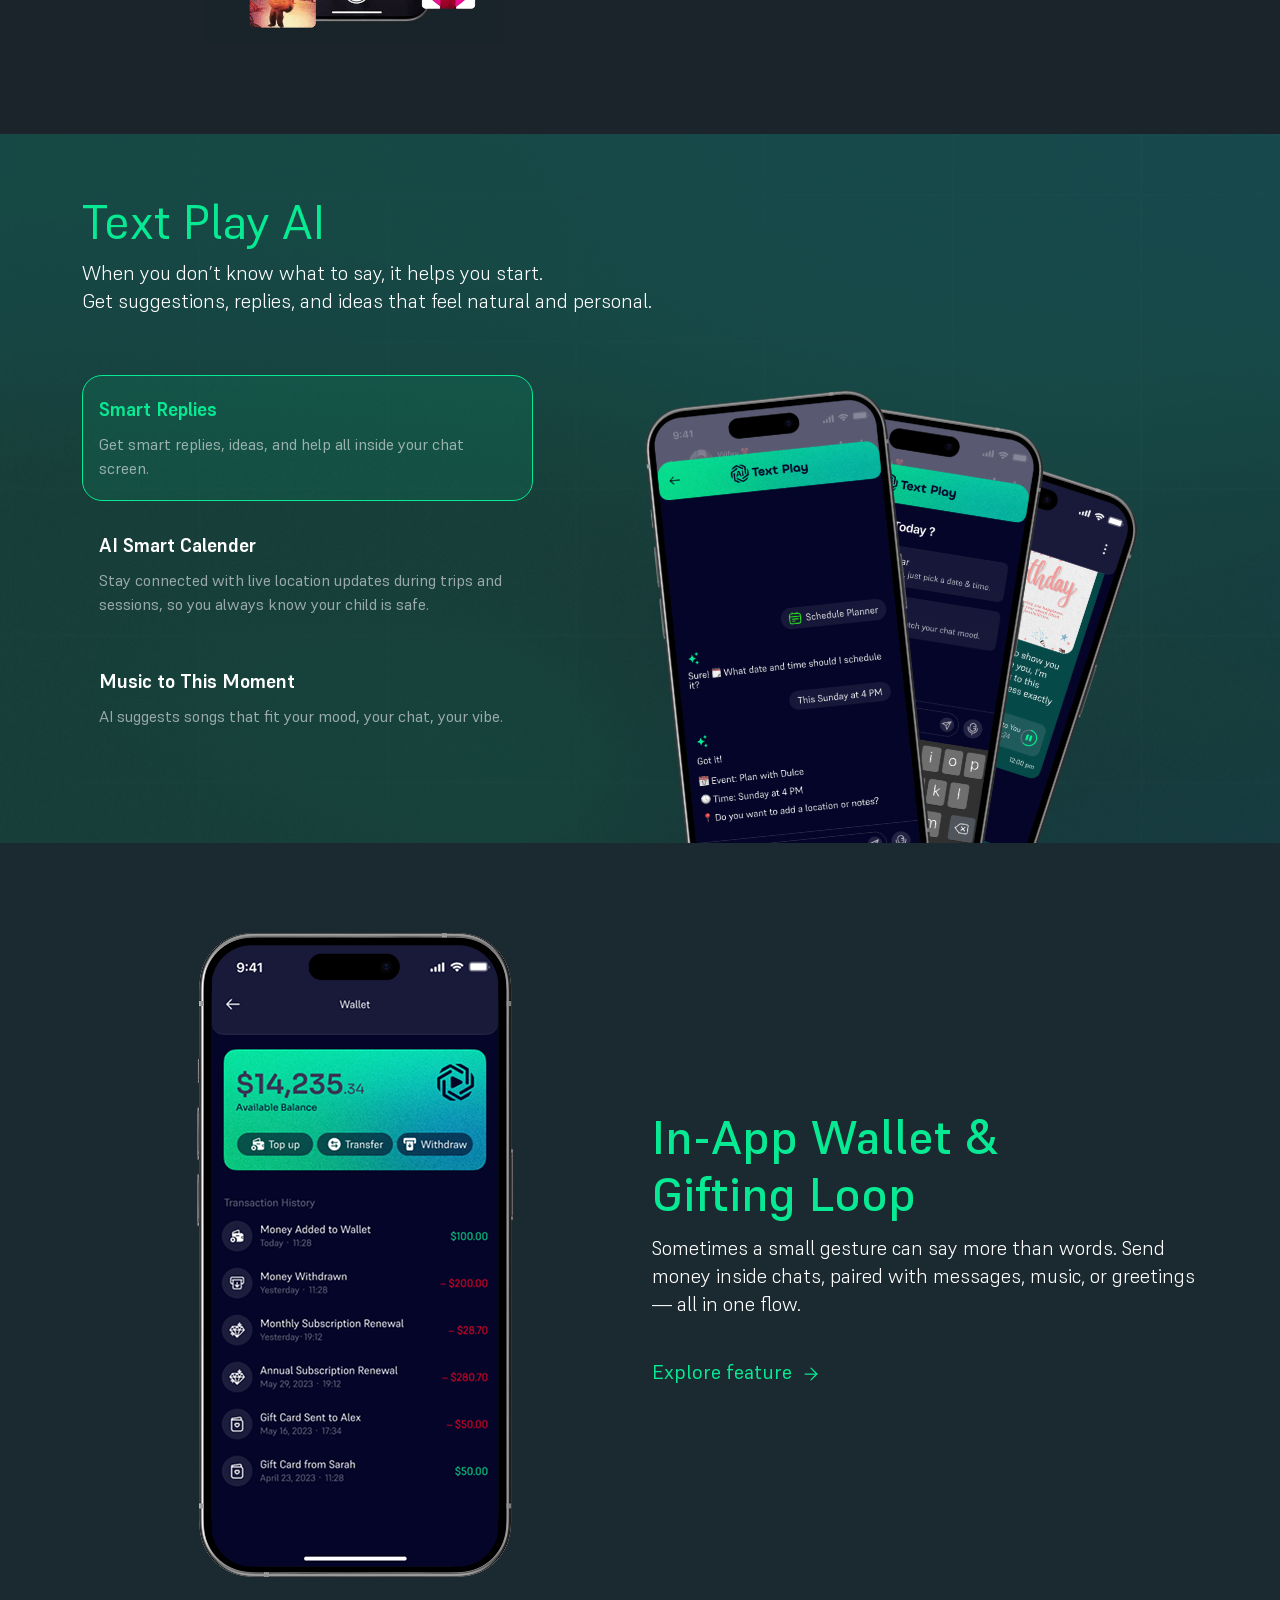
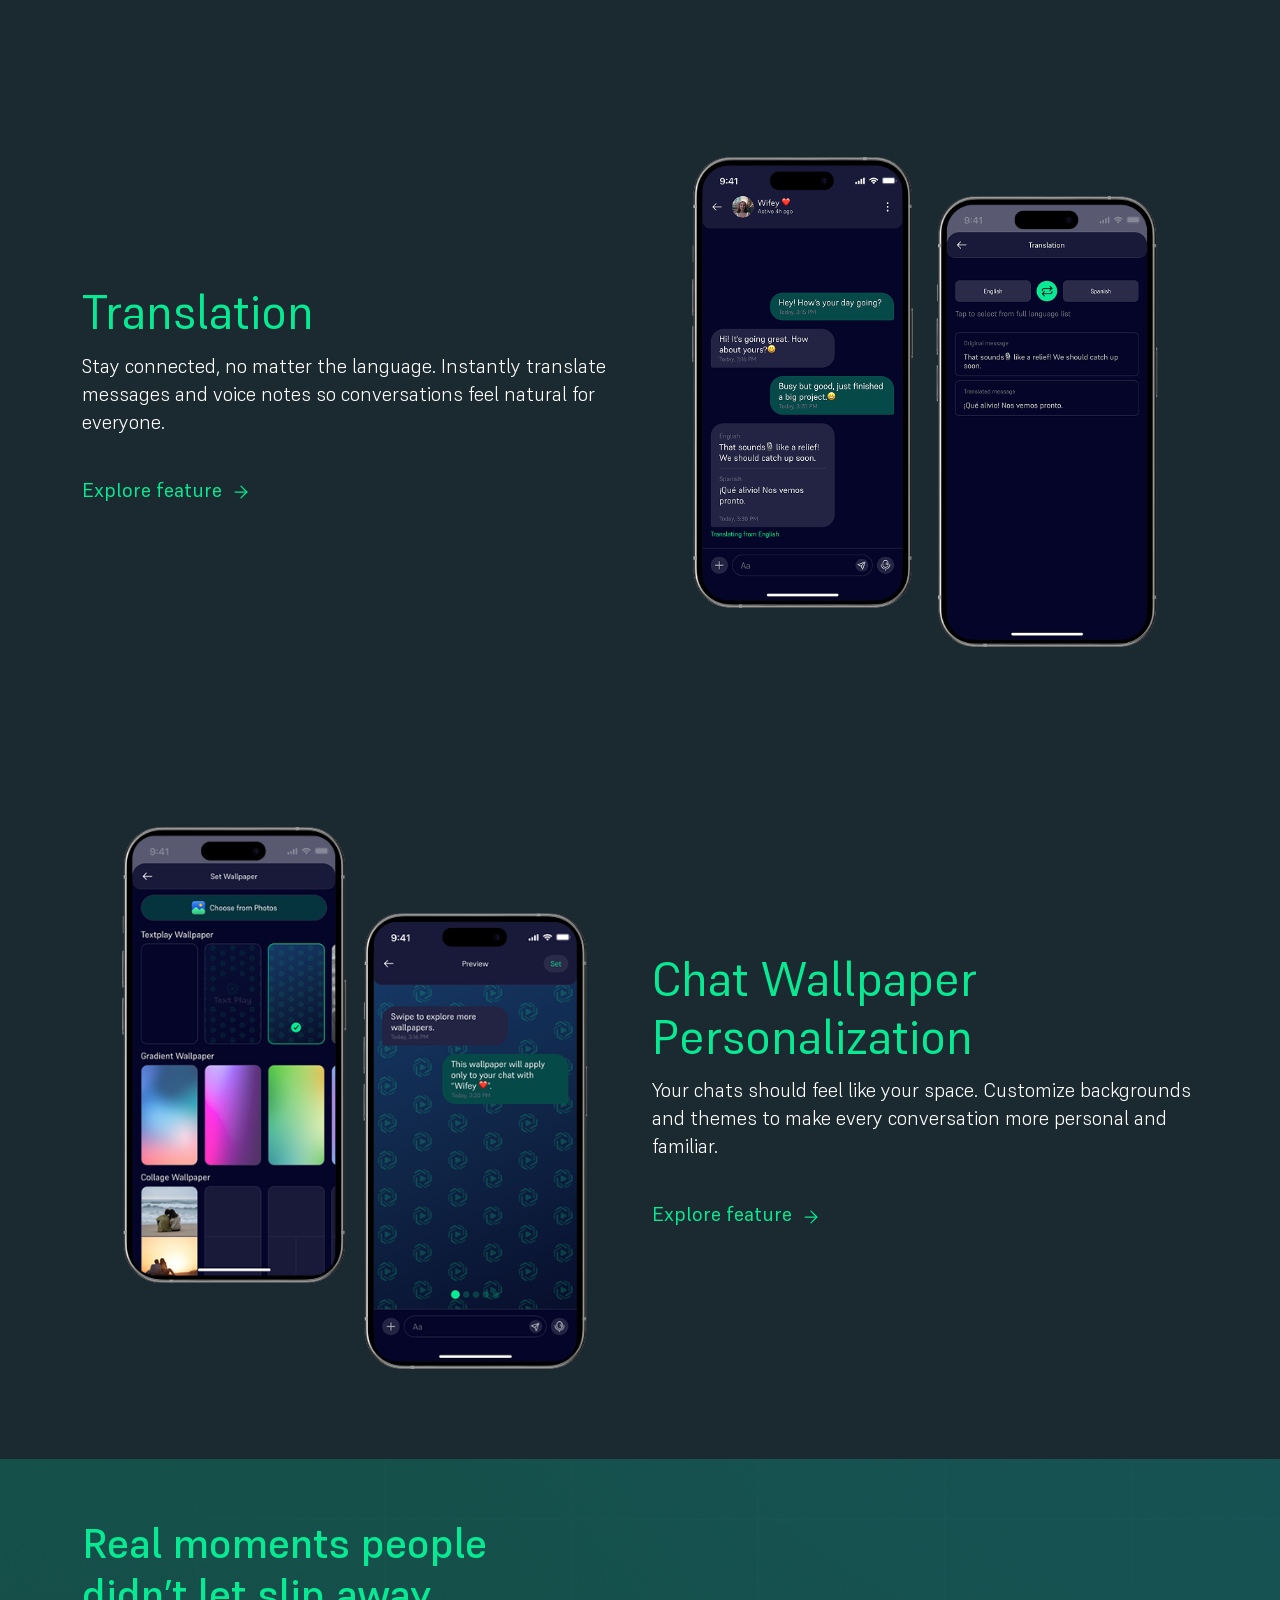
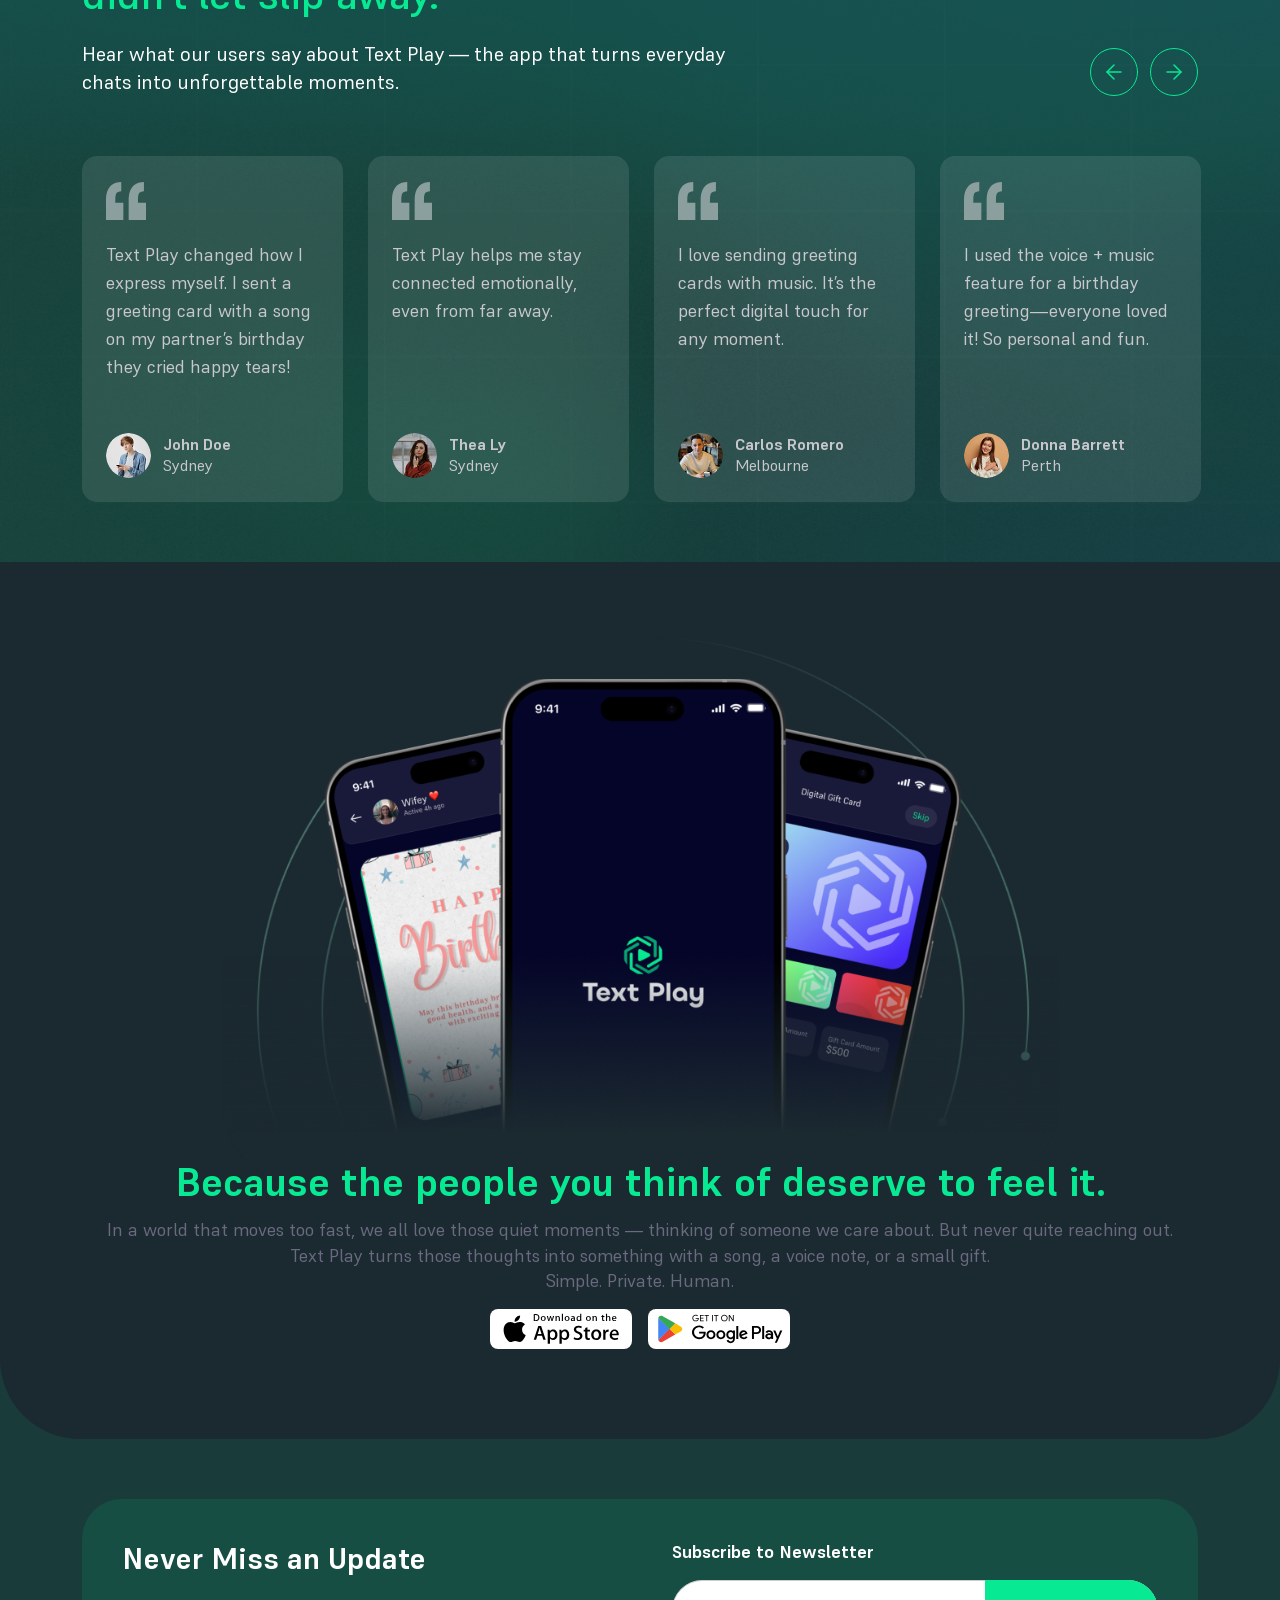
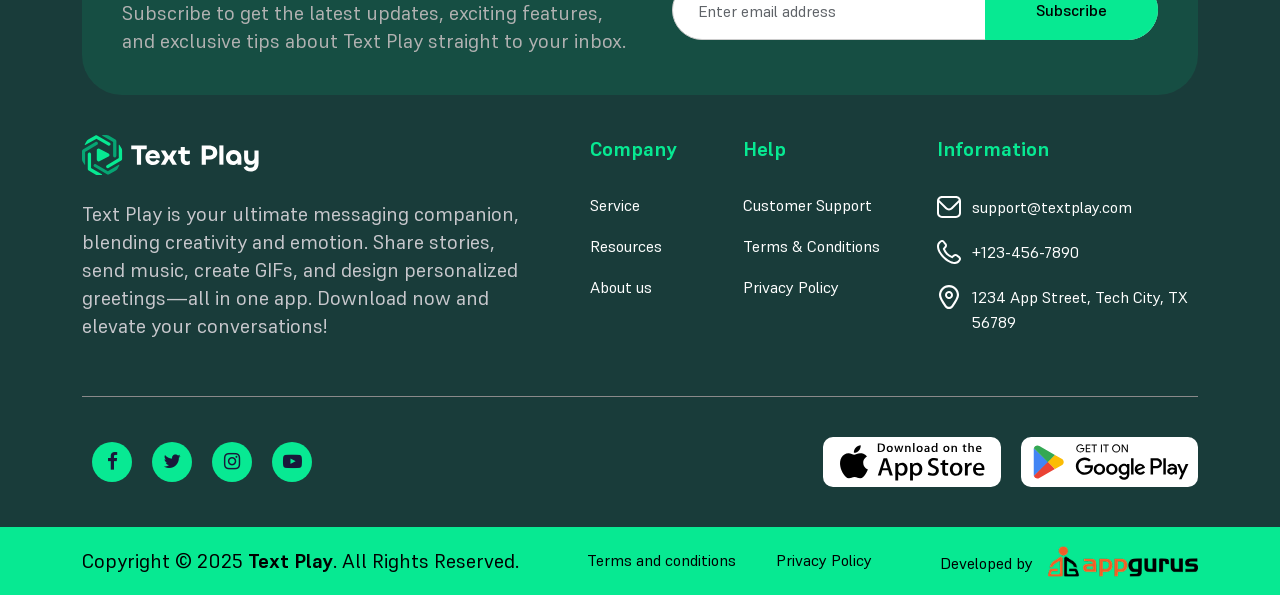
==== commit 83c65f4f: "smart-sec-changes" ====
--- a/index-v1.html
+++ b/index-v1.html
@@ -481,18 +481,21 @@
         </section>
 
         <!-- Text Play AI -->
-        <section class="smart-conversations-sec-v1 padding-t-60">
+        <section class="bridge-between smart-conversations-sec-v1 padding-t-60">
             <div class="smart-conversations-wrap">
                 <div class="container">
                     <div class="section-title">
-                        <h2 class="theme_text">Smart Conversations Start Here</h2>
-                    </div>
-                    <div class="process-step-main">
+
+                        <h2 class="theme_text h1 font-400 ">Text Play AI </h2>
+                        <p class="font-20 text-white fw-light">When you don’t know what to say, it helps you start. <br> Get suggestions, replies, and ideas that feel natural and personal.</p>
+                        
+                    </div>
+                    <div class="process-step-main pb-0">
                         <div class="row">
-                            <div class="col-lg-5  process-step-left ">
+                            <div class="col-lg-5  process-step-left padding-b-60 padding-t-60">
                                 <div class=" parents-features-main parents-features-slider-v2" >
                                     <div class="parents-features-click" >
-                                        <h5>Chat with AI</h5>
+                                        <h5>Smart Replies</h5>
                                         <p>Get smart replies, ideas, and help all inside your chat screen.</p>
                                     </div>
                                     
@@ -508,7 +511,7 @@
 
                             </div>
 
-                            <div class="col-lg-7 process-step-right ">
+                            <div class="col-lg-7 process-step-right align-self-end">
                                 <div class="smart-features-mockup-main ">
                                       <div class="smart-features-img-wp smart-features-img-slider-v2">
                                         <div class="smart-features-pane smart-features-pane-v2 smart-features-v1 smart-features-v21">
--- a/assets/css/style.css
+++ b/assets/css/style.css
@@ -836,8 +836,8 @@
 /* ---------------------------------------- */
 
 /*.process-step-main .parents-features-click.slick-current{background:#F3F3F3;background:-webkit-linear-gradient(0deg,rgba(243,243,243,0.4) 0%,rgba(244,168,150,0.2) 100%);background:-moz-linear-gradient(0deg,rgba(243,243,243,0.4) 0%,rgba(244,168,150,0.2) 100%);background:linear-gradient(0deg,rgba(243,243,243,0.4) 0%,rgba(244,168,150,0.2) 100%);color:#000000;border-radius: 20px;}*/
-.process-step-main .parents-features-click.slick-current{color:#07E992; border: 1px solid rgba(7, 233, 146, 1);border-radius: 20px;background: rgba(27, 41, 48, 1);}
-.process-step-main .parents-features-click{padding:30px 20px;border-radius: 0;color: #000; border: none;margin-bottom: 10px;}
+.process-step-main .parents-features-click{padding:30px 20px;border-radius: 0;color: #000; border: 1px solid transparent;border-radius: 20px;margin-bottom: 10px;}
+.process-step-main .parents-features-click.slick-current{color:#07E992; border-color:rgba(7, 233, 146, 1);background: rgba(7,233,146, 0.1);}
 .process-step-main .parents-features-click:hover{cursor:pointer;}
 .process-step-main .parents-features-click.slick-current h5 {color: #07E992;}
 .process-step-main .tab-content>.tab-pane{visibility:hidden;opacity:0;transition:all 300ms linear;position: relative;}
@@ -855,15 +855,15 @@
 .process-step-right-inner::after{content:"";position:absolute;width:100%;background:#F3F3F3;background:linear-gradient(0deg,rgba(243,243,243,1) 0%,rgba(243,243,243,0.1) 100%);bottom:0;top:0;}
 .process-step-main .tab-content>.tab-pane{/*transition:all 0.4s ease;opacity:0;visibility:hidden;*/transform:translateX(30px) rotate(-5deg);}
 
-.smart-conversations-wrap{position:relative;z-index:1;overflow:hidden;border-bottom-left-radius:60px;border-bottom-right-radius:60px;background: rgba(27, 41, 48, 1);
+.smart-conversations-wrap{position:relative;z-index:1;overflow:hidden;border-bottom-left-radius:60px;border-bottom-right-radius:60px;
 	/* background:-webkit-linear-gradient(0deg,rgba(25,25,58,1) 39%,rgba(25,25,58,0) 61%);background:-moz-linear-gradient(0deg,rgba(25,25,58,1) 39%,rgba(25,25,58,0) 61%);background:linear-gradient(0deg,rgba(25,25,58,1) 39%,rgba(25,25,58,0) 61%); */
 }
-.smart-conversations-wrap:after{content:'';position:absolute;left:0px;right:0px;bottom:-3px;background: rgba(27, 41, 48, 1);
+/* .smart-conversations-wrap:after{content:'';position:absolute;left:0px;right:0px;bottom:-3px;background: rgba(27, 41, 48, 1);
     background: -webkit-linear-gradient(180deg, rgba(27, 41, 48, 0) 39%, rgba(27, 41, 48, 1) 61%);
     background: -moz-linear-gradient(180deg, rgba(27, 41, 48, 0) 39%, rgba(27, 41, 48, 1) 61%);
     background: linear-gradient(180deg, rgba(27, 41, 48, 0) 39%, rgba(27, 41, 48, 1) 61%);
 	/* background:#19193A;background:-webkit-linear-gradient(0deg,rgba(25,25,58,1) 39%,rgba(25,25,58,0) 61%);background:-moz-linear-gradient(0deg,rgba(25,25,58,1) 39%,rgba(25,25,58,0) 61%);background:linear-gradient(0deg,rgba(25,25,58,1) 39%,rgba(25,25,58,0) 61%); */
-	height:400px;}
+	height:400px;} */
 .process-step-left{position:relative;z-index:2; margin-top: 80px;}
 
 .smart-features-mockup-main{width:100%;height:723px;position:relative;overflow:hidden;}
@@ -1424,4 +1424,42 @@
 
 .animated-gifs {
     background: #1a242a;
-}+}
+
+
+.smart-features-mockup-main{margin-bottom:-10%;}
+@media (max-width:1599px){
+    .smart-features-mockup-main{margin-bottom:-7%;}
+}
+@media (max-width:1399px){
+    .smart-features-mockup-main{margin-bottom:-10%;}
+}
+@media (max-width:991px){
+    .smart-features-mockup-main{margin-bottom:-10%;margin-top:-15px;}
+    .process-step-main{padding-top:25px;}
+    .parents-features-main .slick-prev,.parents-features-main .slick-next{top:100%;}
+	.smart-conversations-wrap .section-title{text-align:center;}
+}
+@media (max-width:767px){
+    .smart-features-mockup-main{margin-bottom:-13%;}
+    .process-step-main{padding-top:20px;}
+    .parents-features-main .slick-prev,.parents-features-main .slick-next{top:70%;}
+
+
+.h-bannerv1-img img {object-fit: cover;
+    position: absolute;
+    left: 0px;
+    right: 0px;
+    bottom: 0px;
+    top: 0px;
+    width: 100%;
+    height: 100%;
+}
+
+.h-bannerv1-img {
+    overflow: hidden;
+    position: relative;
+    padding: 33%;
+}
+
+}
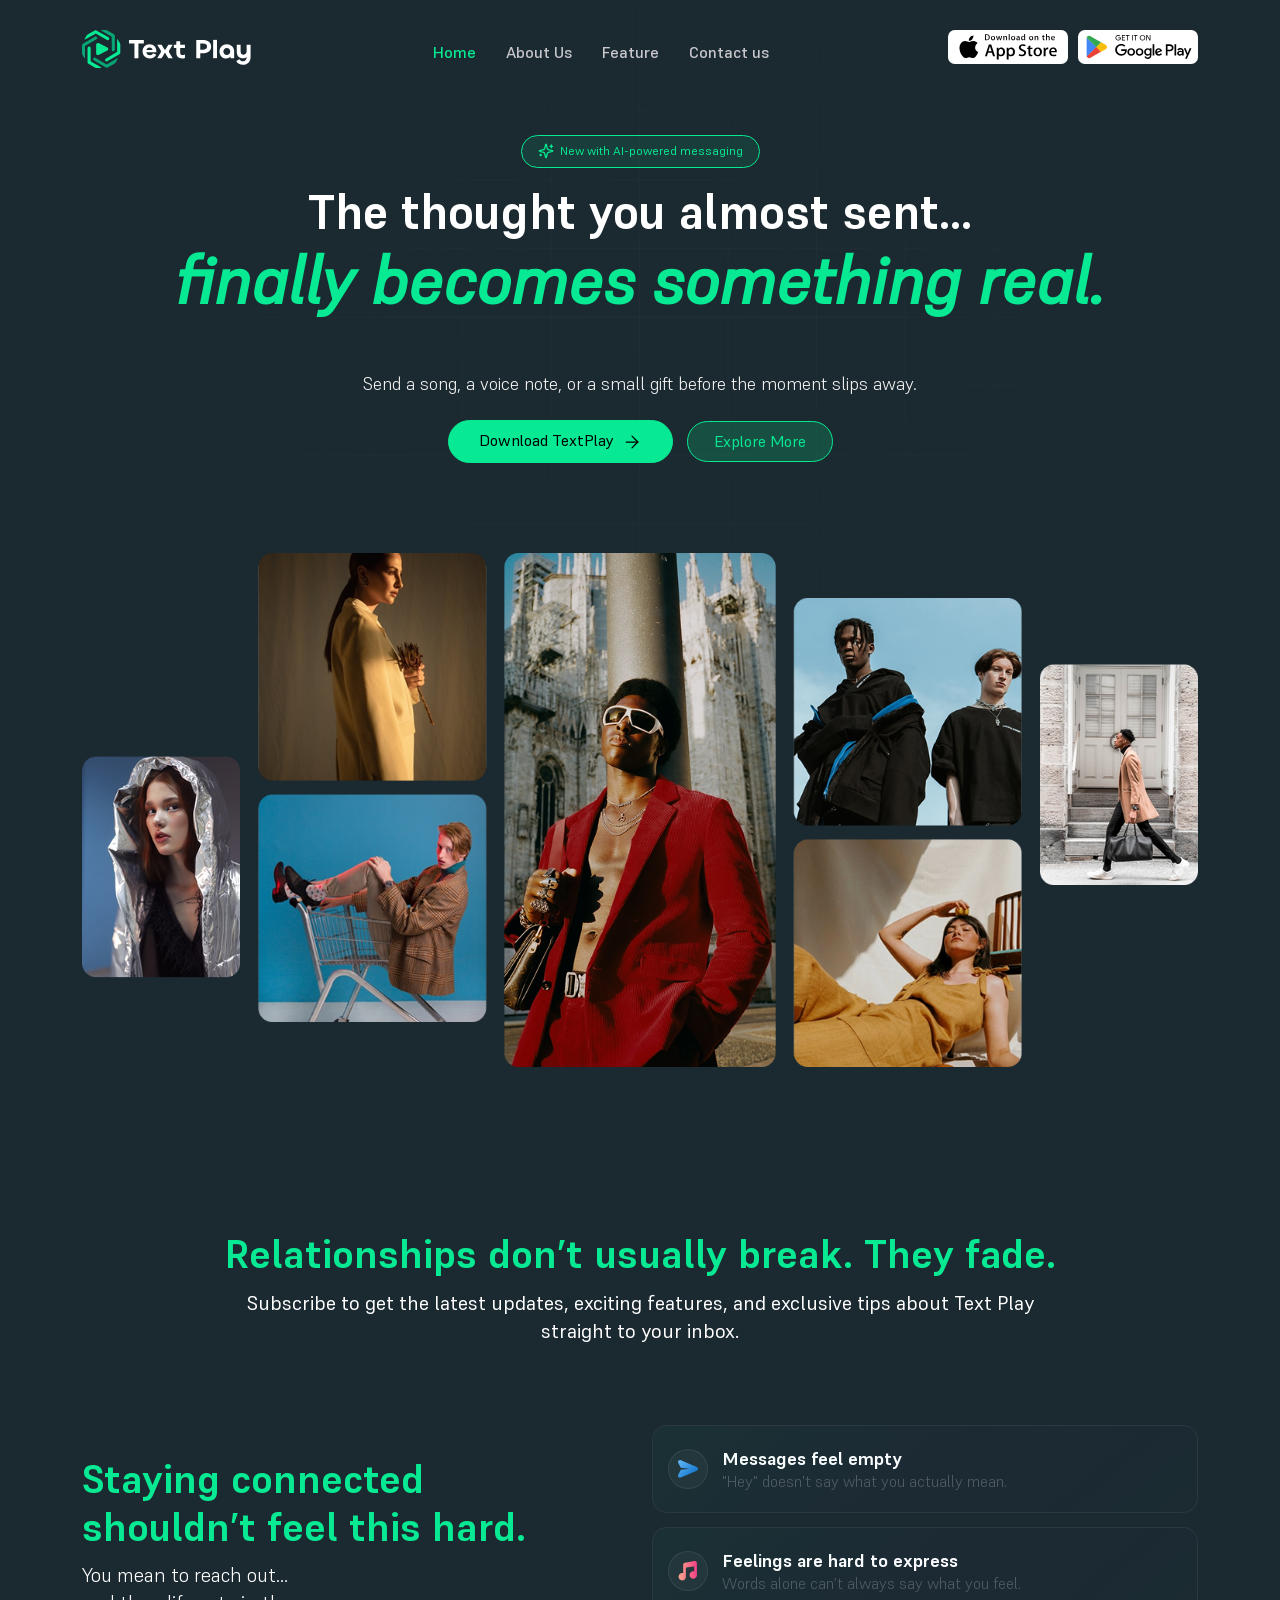
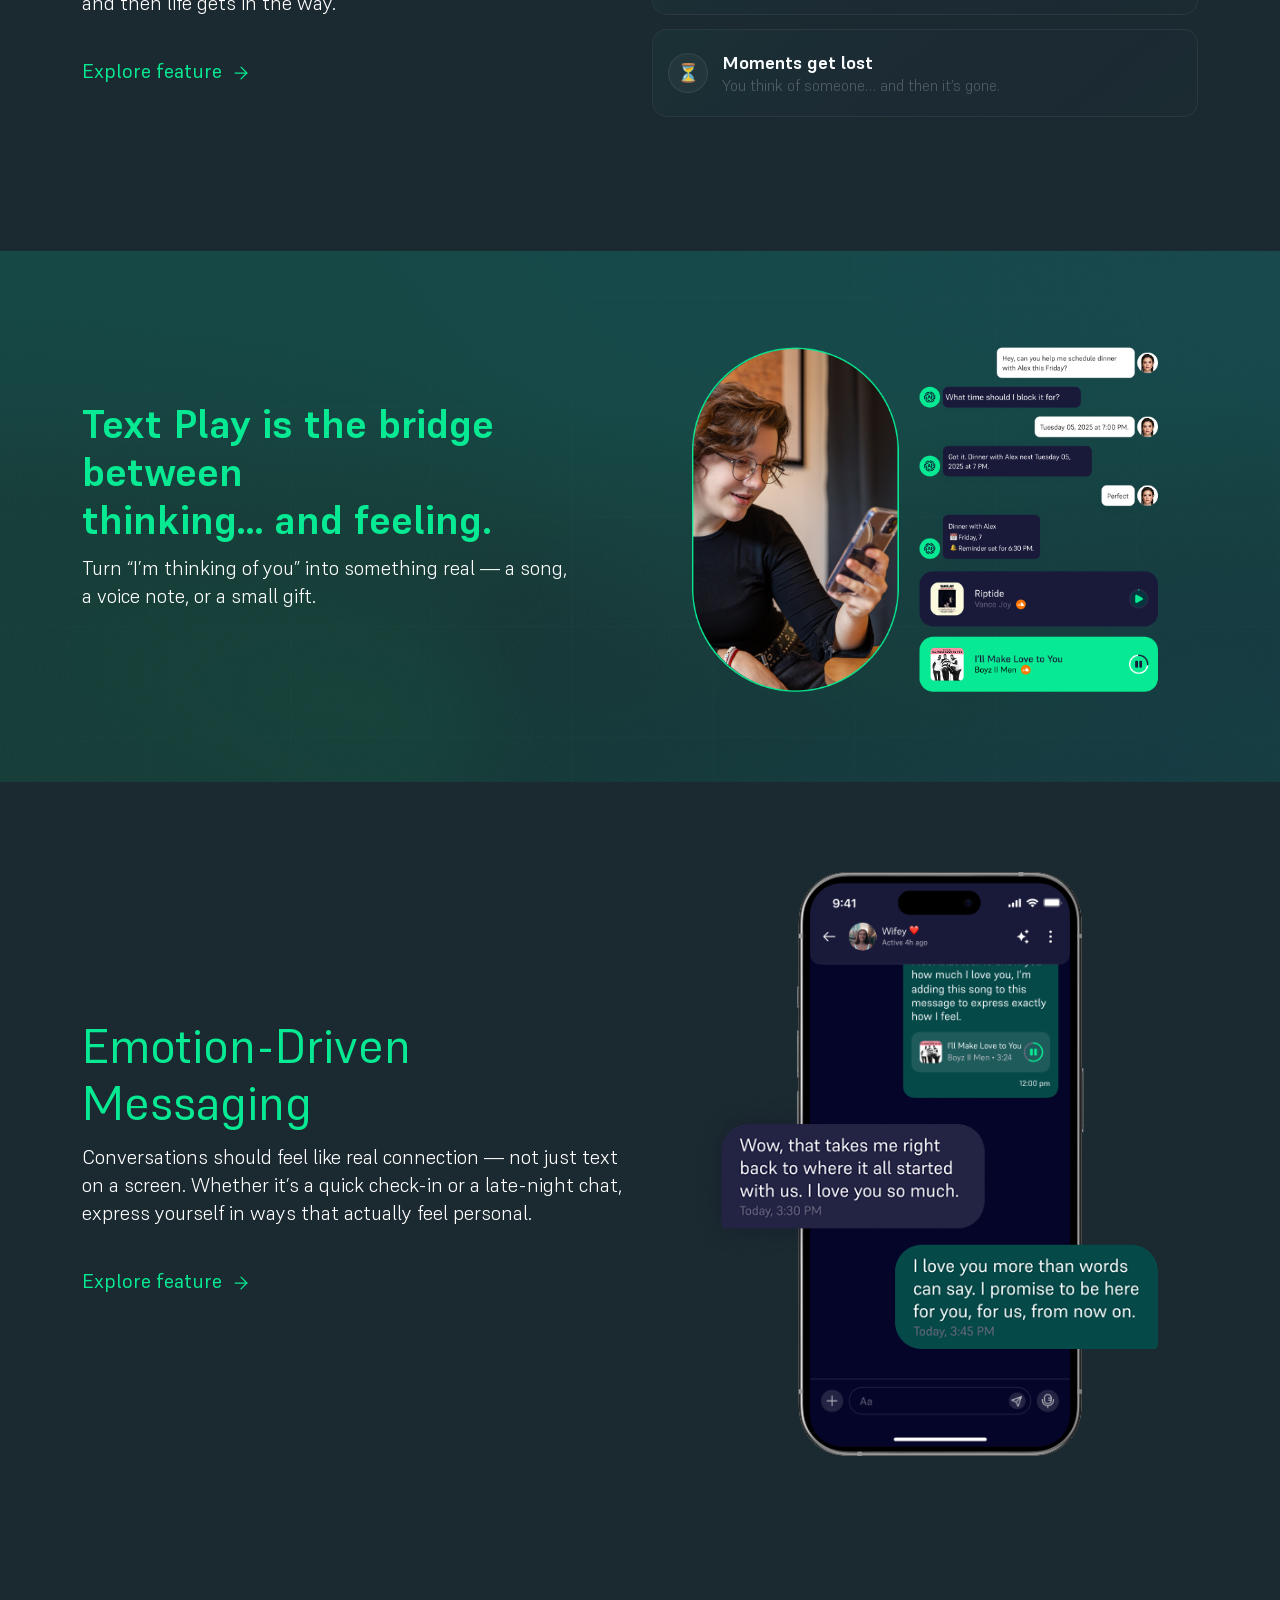
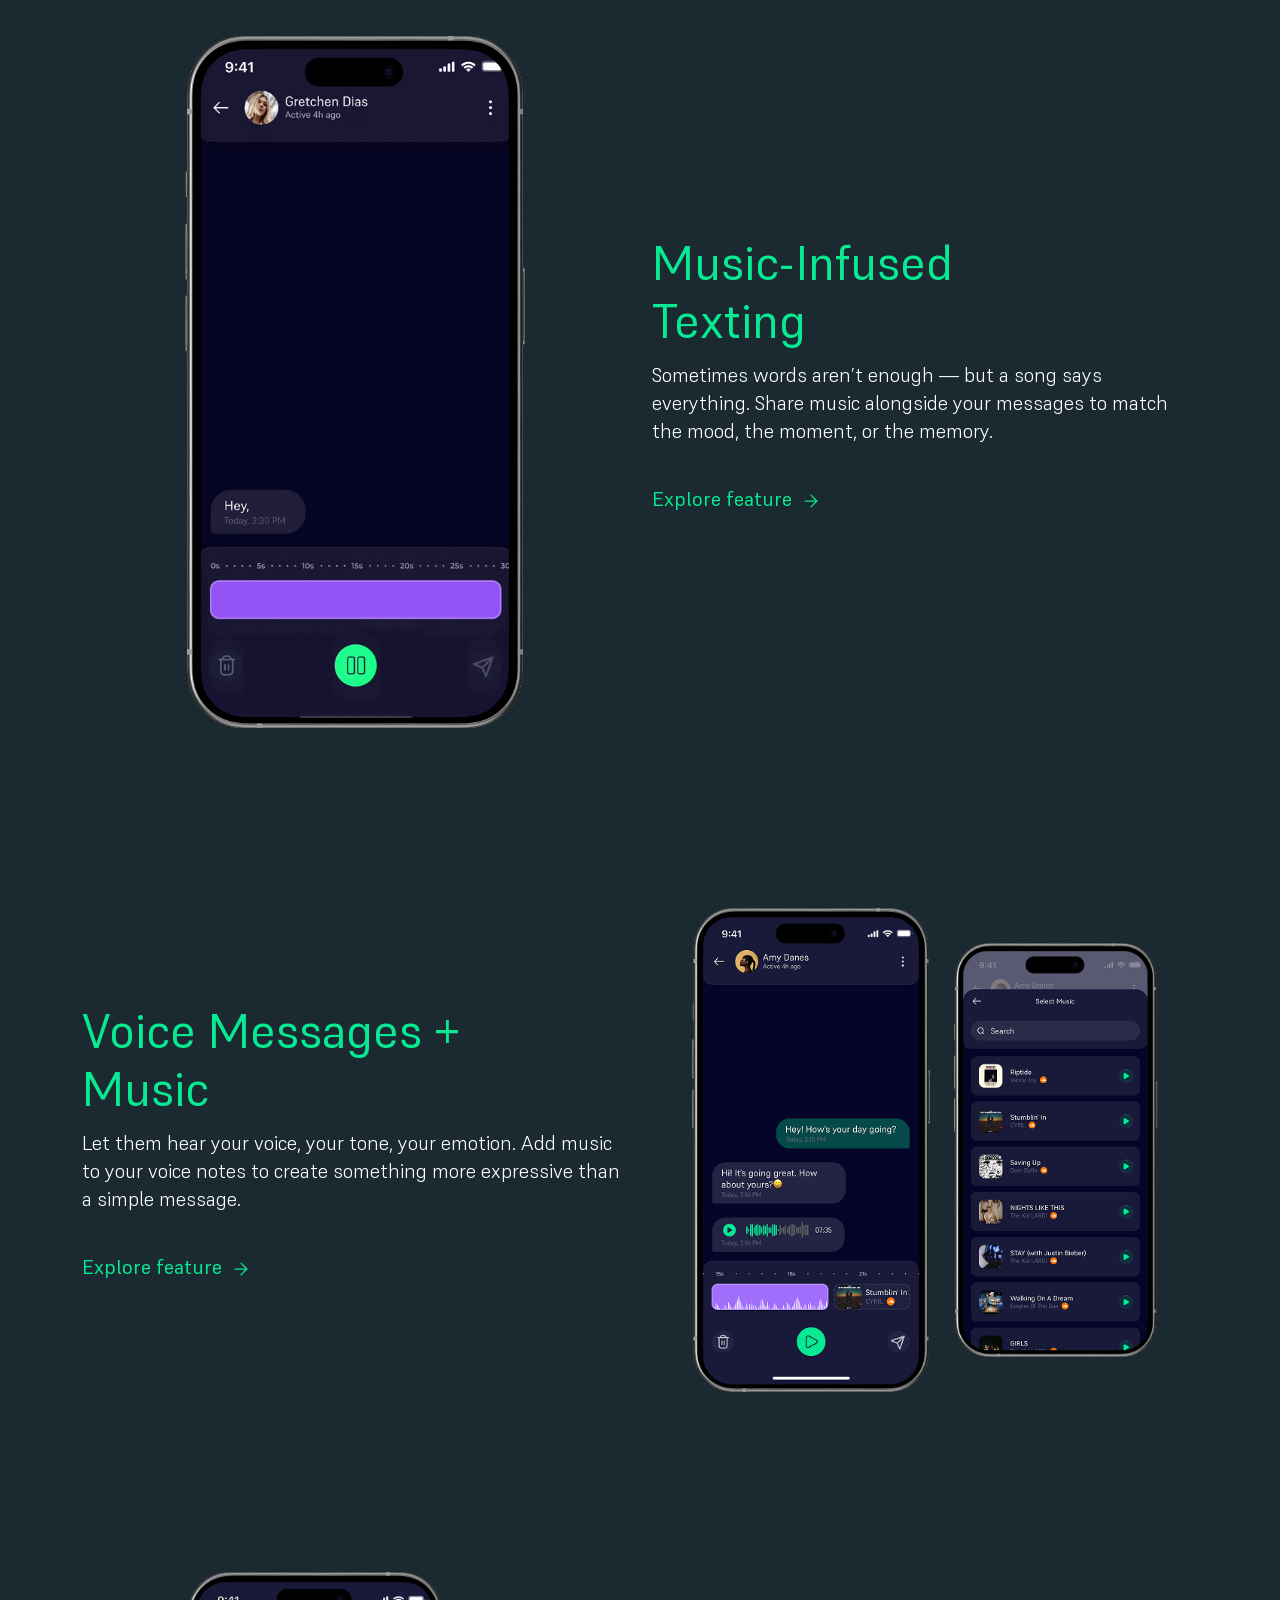
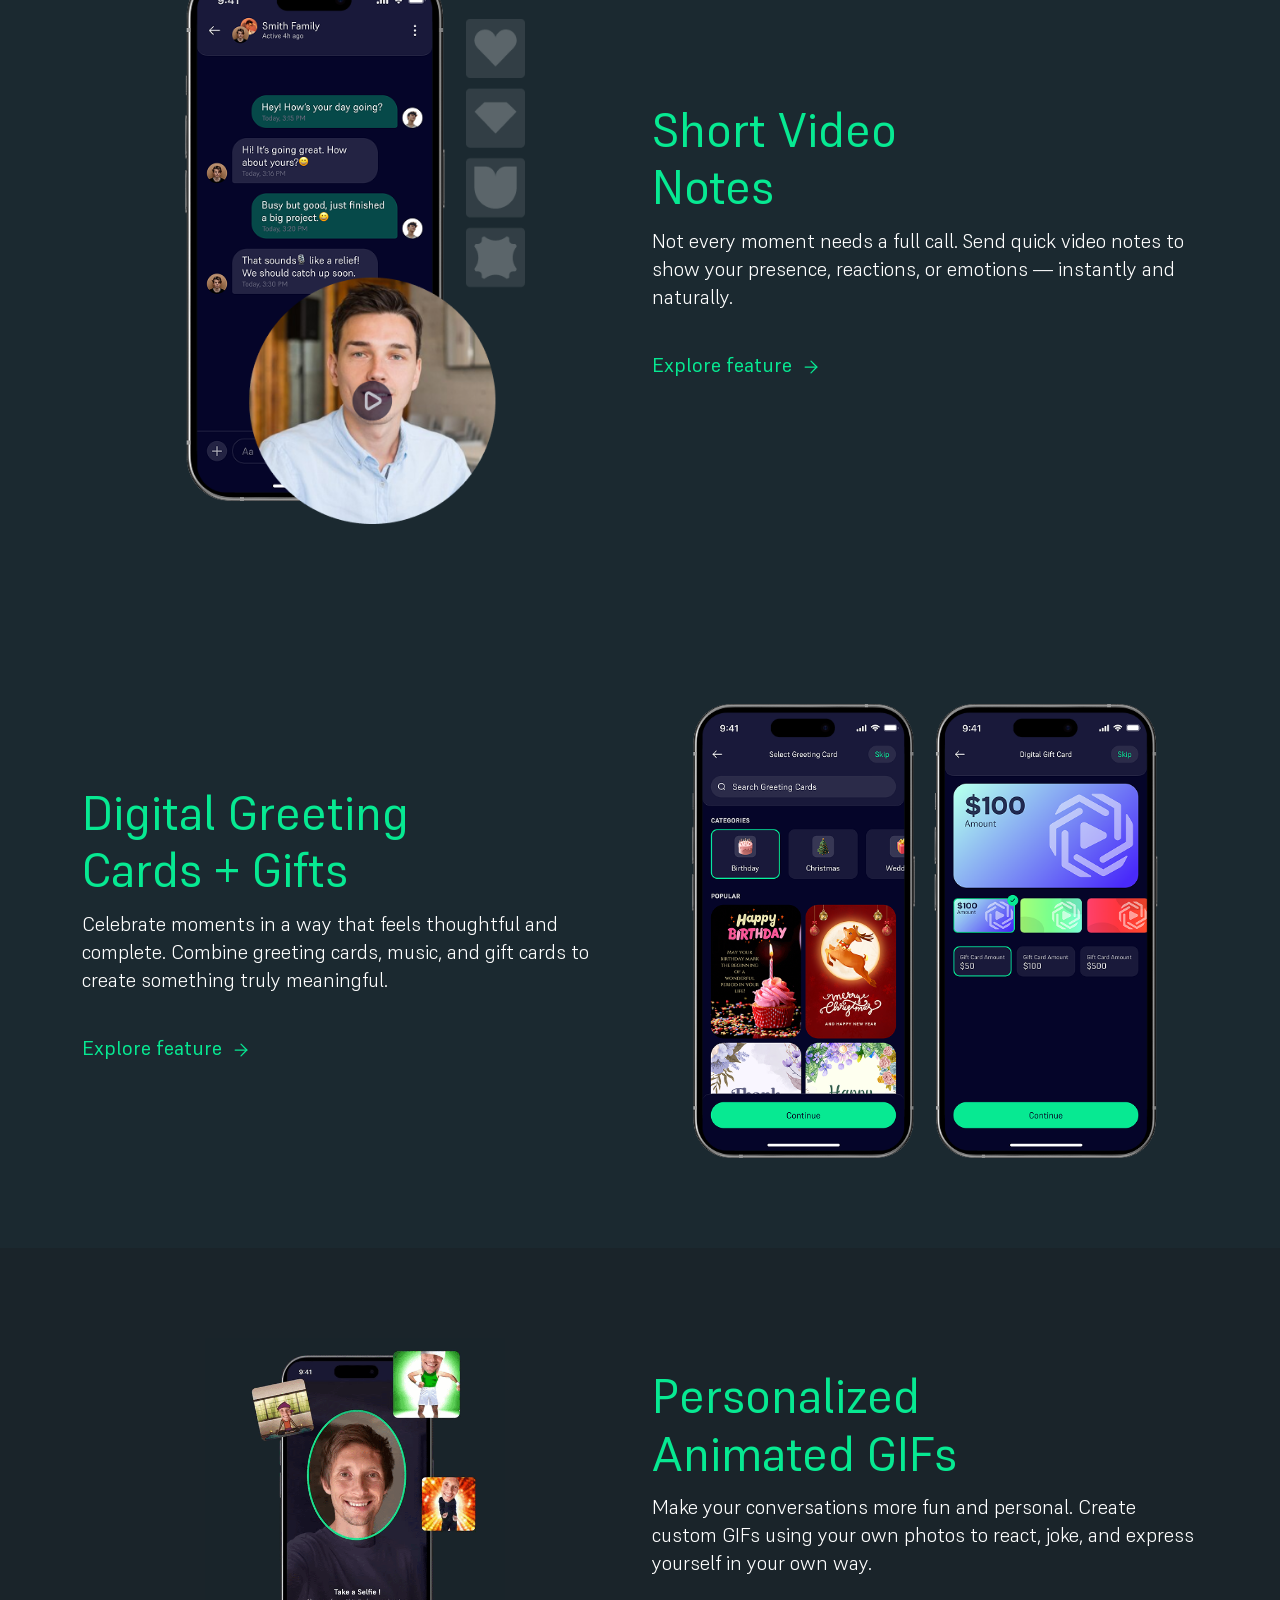
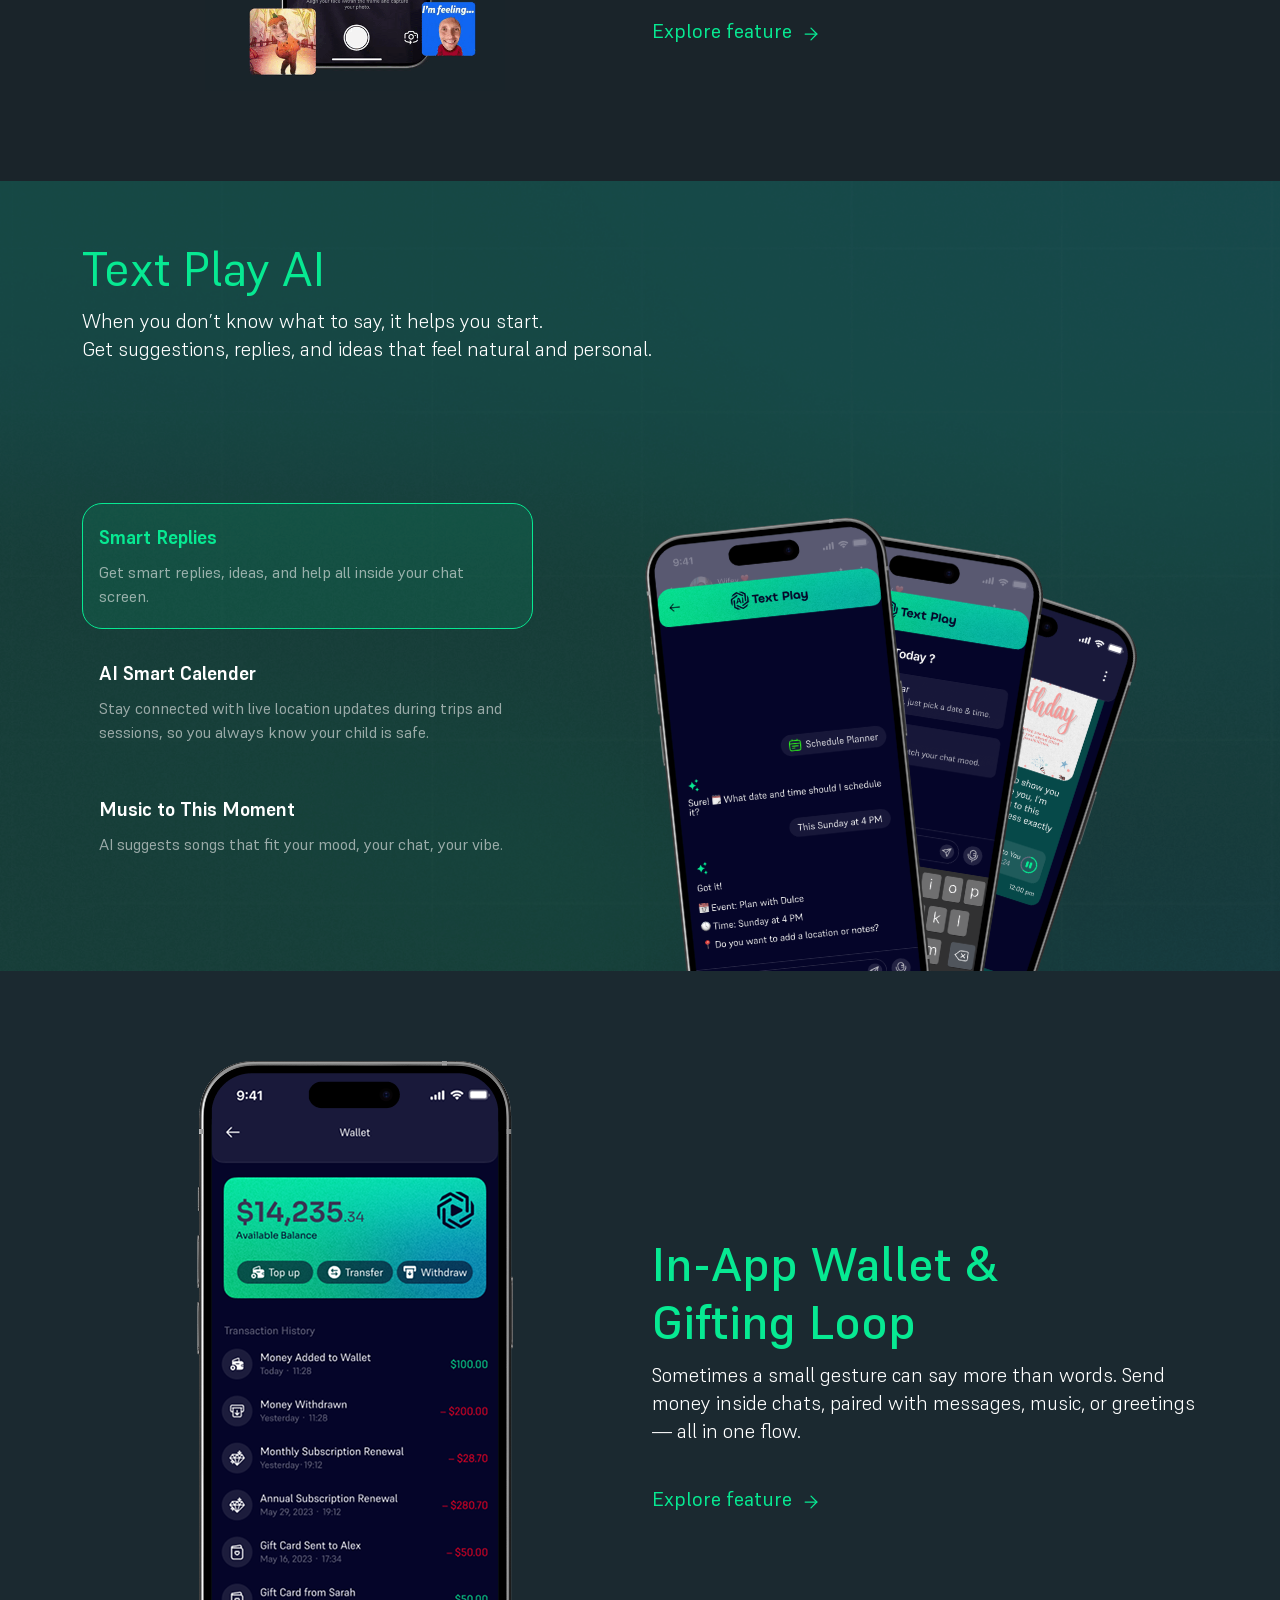
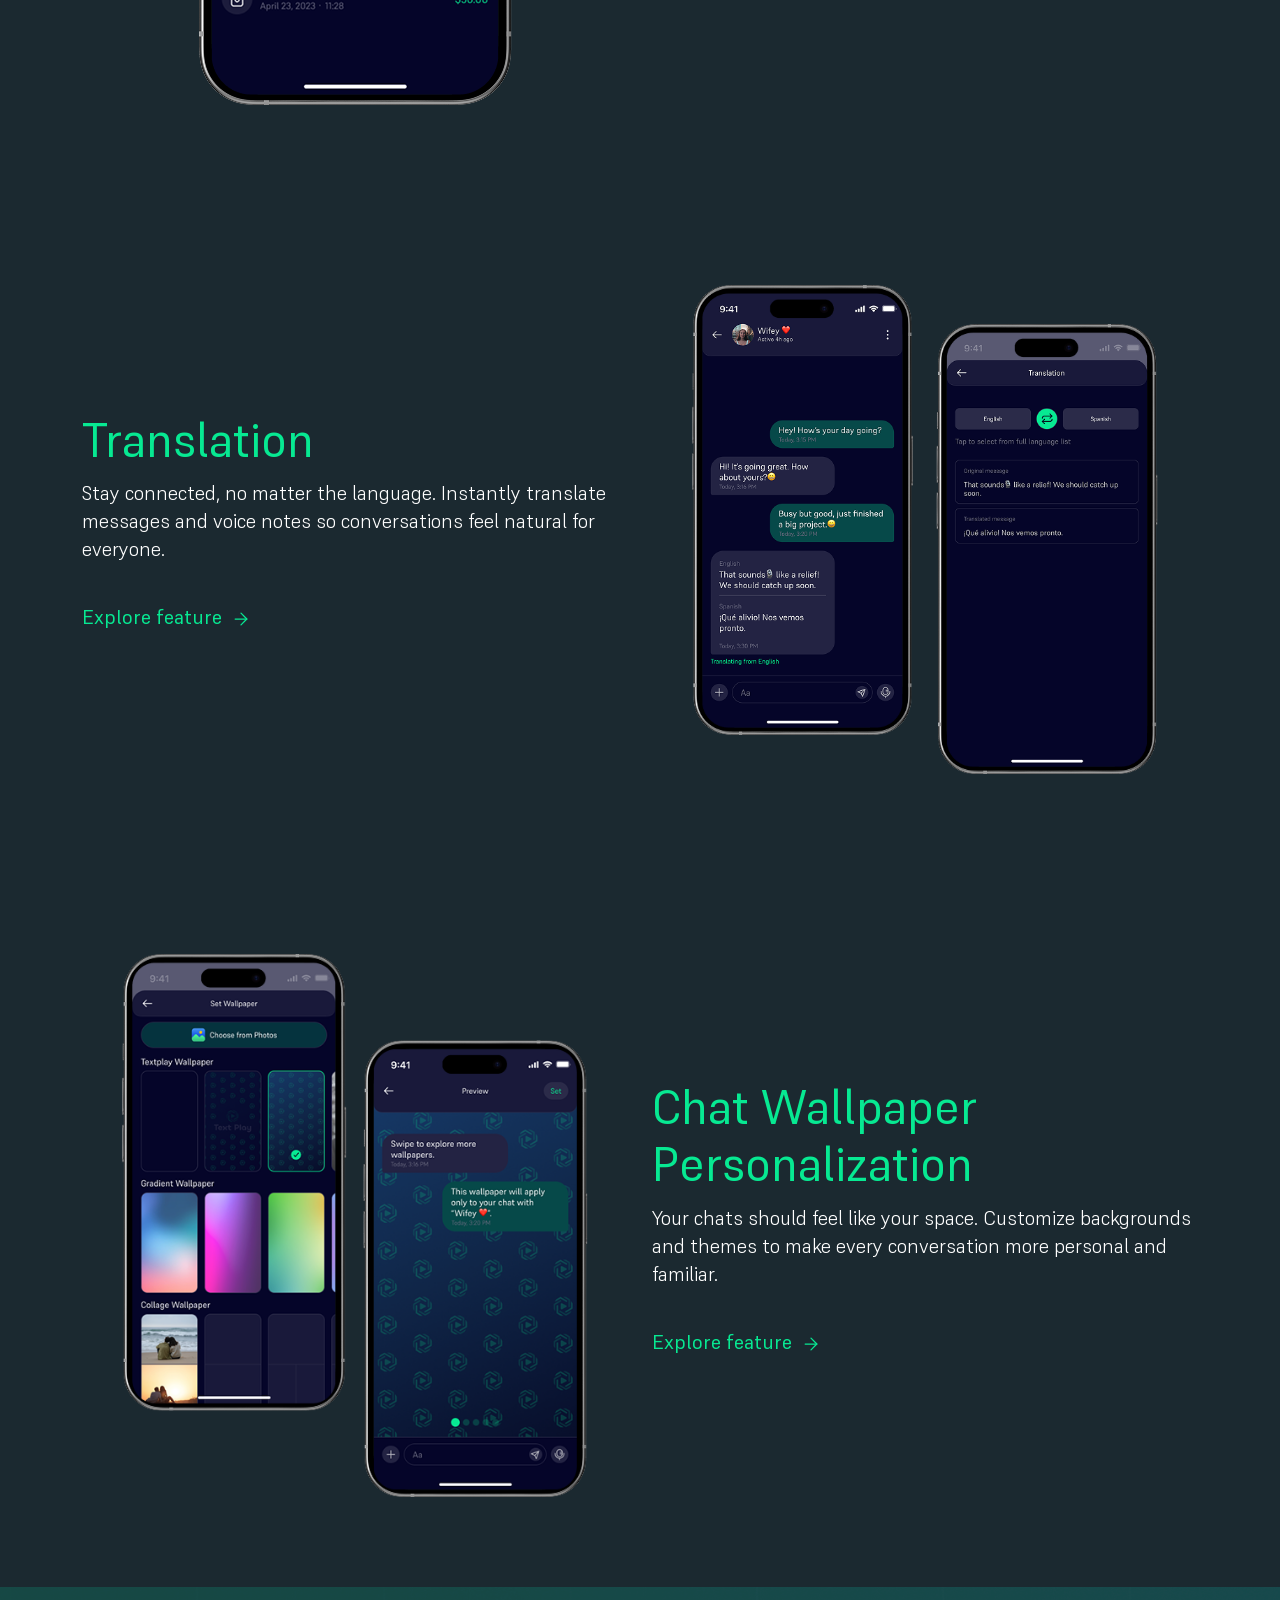
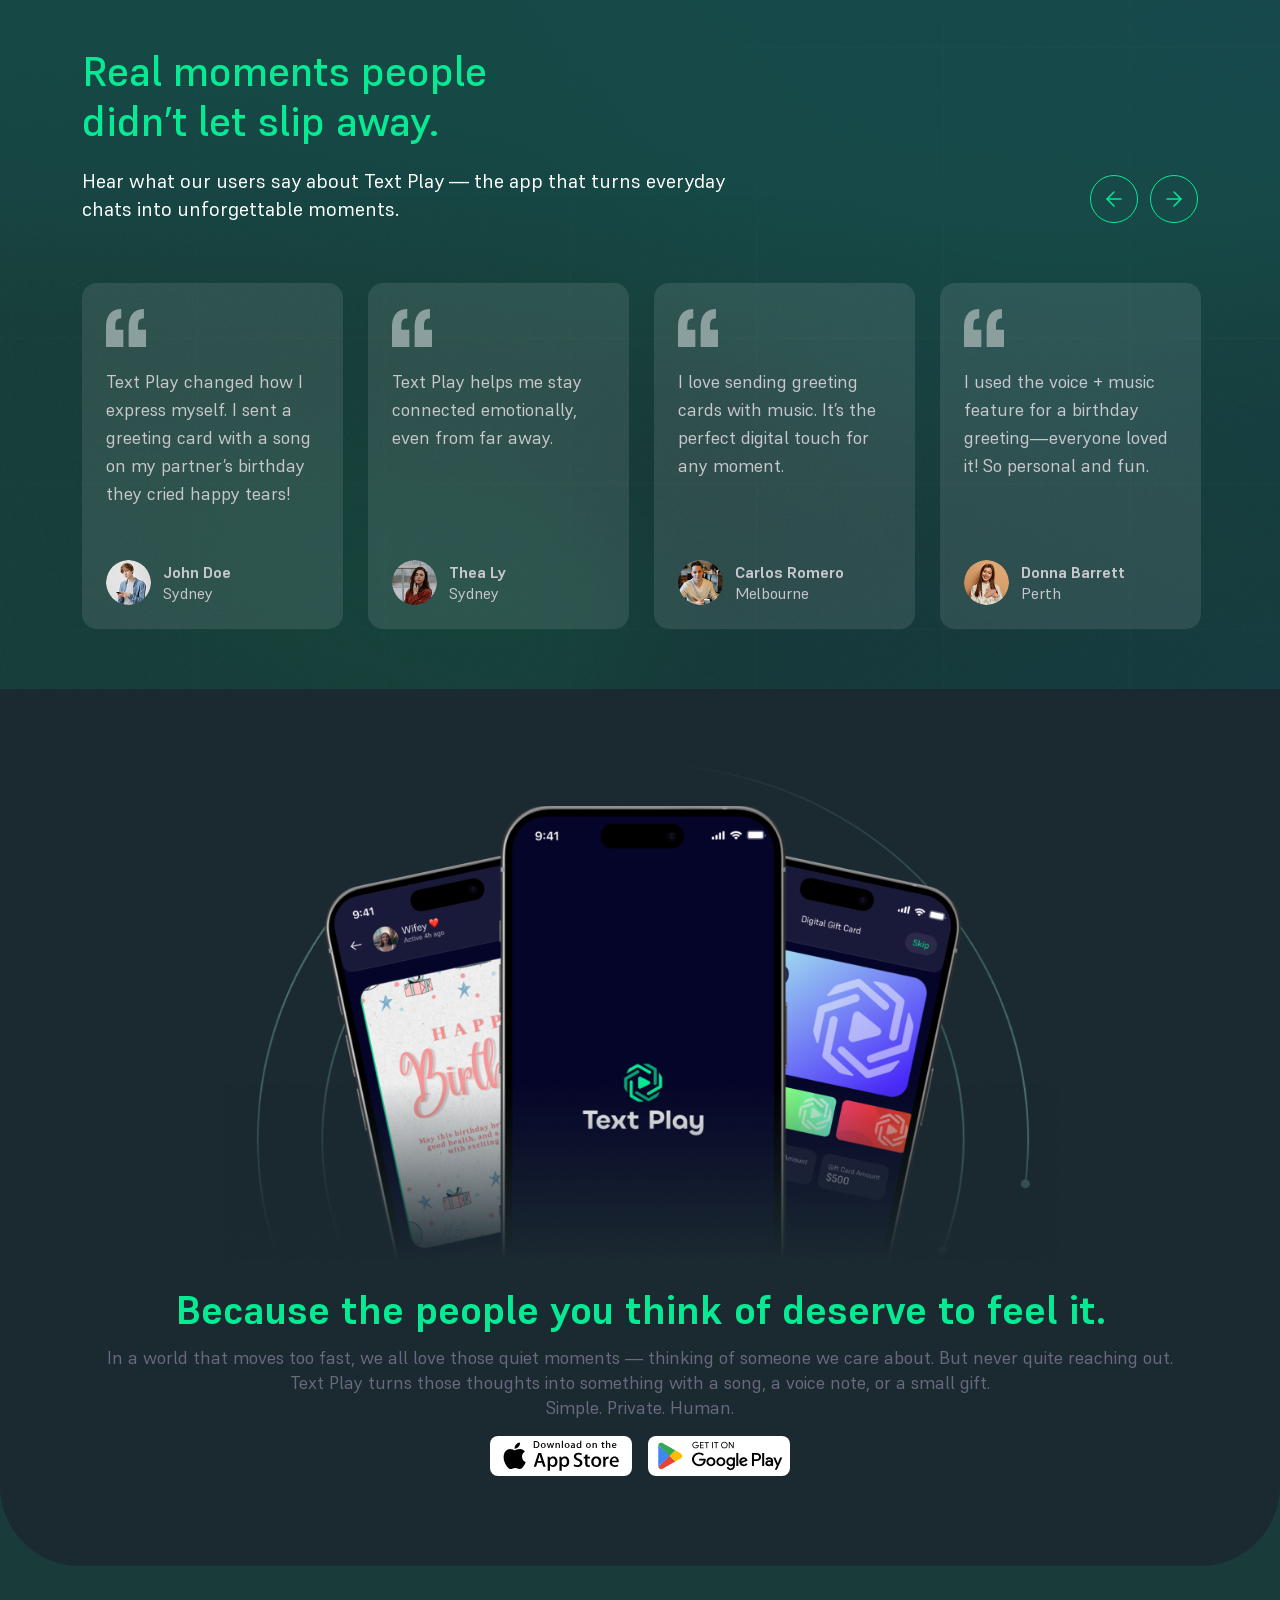
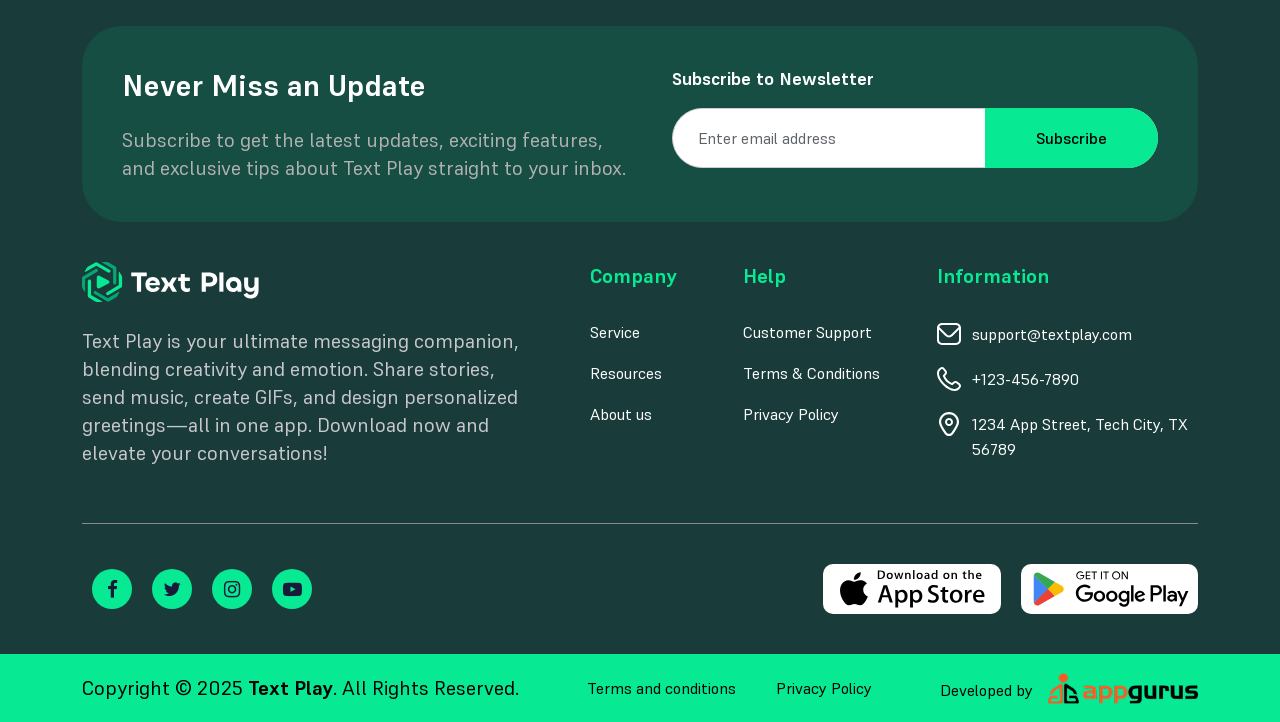
==== commit 89c9e7c5: "gif/video animation - dev" ====
--- a/index-v1.html
+++ b/index-v1.html
@@ -304,16 +304,44 @@
 
         </section>
 
-        <section class="music-infused padding-t-60 padding-b-60">
+        <section class="music-infused voice-mesgs padding-t-60 padding-b-60">
             <div class="container">
 
                 <div class="main-wrapper padding-t-30 padding-b-30">
                     <div class="row align-items-center flex-column-reverse flex-lg-row">
-                        <div class="col-lg-6">
-                            <div class="img-wrapper text-center">
-                                <img src="./assets/images/home-img/music-infused.png" alt="image">
-                            </div>
-                        </div>
+                        <div class="col-lg-6 voice-mesgs">
+                            <div class="img-wrapper iphone-frame-main text-center">
+                                <img src="./assets/images/music-screen/voice-r.gif" alt="image" class="iphone-frame">
+                            </div>
+                        </div>
+                        <!-- <div class="col-lg-6">
+                            <div class="img-wrapper iphone-frame-main text-center">
+                        
+                                <img
+                                    id="gifPlayer"
+                                    src="./assets/images/music-screen/greeting-card.gif"
+                                    data-preview="./assets/images/music-screen/voice-r.png"
+                                    data-gif="./assets/images/music-screen/greeting-card.gif"
+                                    alt=""
+                                    class="iphone-frame"
+                                >
+                        
+                                <button id="gifControlBtn" class="gif-btn">
+                                    <span class="pause-icon">
+                                        <svg viewBox="0 0 24 24">
+                                            <path d="M6 4h4v16H6zm8 0h4v16h-4z"/>
+                                        </svg>
+                                    </span>
+                        
+                                    <span class="replay-icon">
+                                        <svg viewBox="0 0 24 24">
+                                            <path d="M12 5V1L7 6l5 5V7c3.31 0 6 2.69 6 6s-2.69 6-6 6-6-2.69-6-6H4c0 4.42 3.58 8 8 8s8-3.58 8-8-3.58-8-8-8z"/>
+                                        </svg>
+                                    </span>
+                                </button>
+                        
+                            </div>
+                        </div> -->
                         <div class="col-lg-6">
                             <div class="content-left">
                                 <h2 class="theme_text h1 font-400 mb-0">Music-Infused <br>
@@ -1053,27 +1081,14 @@
 
         $('.testimonials-grid').slick({
             slidesToShow: 4,
-            slidesToScroll: 1,
             arrows: false,
             infinite: true,
-            speed: 600,
-
             responsive: [
-                {
-                    breakpoint: 1024,
-                    settings: { slidesToShow: 3 }
-                },
-                {
-                    breakpoint: 768,
-                    settings: { slidesToShow: 2 }
-                },
-                {
-                    breakpoint: 576,
-                    settings: { slidesToShow: 1 }
-                }
+                { breakpoint: 1200, settings: { slidesToShow: 3 } },
+                { breakpoint: 992, settings: { slidesToShow: 2 } },
+                { breakpoint: 768, settings: { slidesToShow: 1 } }
             ]
         });
-
 
         $('#nextBtn').click(function () {
             $('.testimonials-grid').slick('slickNext');
@@ -1086,4 +1101,107 @@
     });
 </script>
 
+<!-- this is use for GIF -->
+<!-- <script>
+    document.addEventListener("DOMContentLoaded", () => {
+
+        const gif = document.getElementById("gifPlayer");
+        const btn = document.getElementById("gifControlBtn");
+
+        const preview = gif.dataset.preview;
+        const gifSrc = gif.dataset.gif;
+
+        const GIF_DURATION = 29000;
+
+        let timer;
+        let isPlaying = false;
+        let hasAutoPlayed = false;
+        let userInitiatedPlay = false;
+
+        function playGif(showPauseButton = false) {
+
+            clearTimeout(timer);
+
+            gif.src = gifSrc + "?t=" + Date.now();
+
+            isPlaying = true;
+
+            btn.classList.remove("playing", "finished");
+
+            // Show pause button only after user clicks replay
+            if (showPauseButton) {
+                btn.classList.add("playing");
+            }
+
+            timer = setTimeout(() => {
+                finishGif();
+            }, GIF_DURATION);
+        }
+
+        function finishGif() {
+
+            clearTimeout(timer);
+
+            gif.src = preview;
+
+            isPlaying = false;
+
+            btn.classList.remove("playing");
+            btn.classList.add("finished");
+        }
+
+        function pauseGif() {
+
+            clearTimeout(timer);
+
+            gif.src = preview;
+
+            isPlaying = false;
+
+            btn.classList.remove("playing");
+            btn.classList.add("finished");
+        }
+
+        btn.addEventListener("click", () => {
+
+            if (isPlaying) {
+                pauseGif();
+                return;
+            }
+
+            userInitiatedPlay = true;
+
+            playGif(true);
+        });
+
+        const observer = new IntersectionObserver(
+            (entries) => {
+
+                entries.forEach(entry => {
+
+                    if (
+                        entry.isIntersecting &&
+                        !hasAutoPlayed
+                    ) {
+
+                        hasAutoPlayed = true;
+
+                        // First autoplay
+                        // No pause button shown
+                        playGif(false);
+                    }
+
+                });
+
+            },
+            {
+                threshold: 0.6
+            }
+        );
+
+        observer.observe(gif);
+
+    });
+</script> -->
+
 </html>
--- a/assets/css/style.css
+++ b/assets/css/style.css
@@ -589,11 +589,11 @@
 .download-text-main ul.banner-aap-link { display:flex; justify-content:center; }
 .download-text-main ul.banner-aap-link li{margin:10px;}
 
-.testimonials-section {
+/* .testimonials-section {
 	background: -webkit-linear-gradient(0deg,rgba(25, 25, 58, 1) 30%, rgba(7, 233, 146, 1) 100%);
 	background: -moz-linear-gradient(0deg,rgba(25, 25, 58, 1) 30%, rgba(7, 233, 146, 1) 100%);
 	background: linear-gradient(0deg,rgba(25, 25, 58, 1) 30%, rgba(7, 233, 146, 1) 100%);
-}
+} */
 
 
 /* .testimonials-section {border-top-left-radius: 40px; border-top-right-radius: 40px; } */
@@ -855,15 +855,7 @@
 .process-step-right-inner::after{content:"";position:absolute;width:100%;background:#F3F3F3;background:linear-gradient(0deg,rgba(243,243,243,1) 0%,rgba(243,243,243,0.1) 100%);bottom:0;top:0;}
 .process-step-main .tab-content>.tab-pane{/*transition:all 0.4s ease;opacity:0;visibility:hidden;*/transform:translateX(30px) rotate(-5deg);}
 
-.smart-conversations-wrap{position:relative;z-index:1;overflow:hidden;border-bottom-left-radius:60px;border-bottom-right-radius:60px;
-	/* background:-webkit-linear-gradient(0deg,rgba(25,25,58,1) 39%,rgba(25,25,58,0) 61%);background:-moz-linear-gradient(0deg,rgba(25,25,58,1) 39%,rgba(25,25,58,0) 61%);background:linear-gradient(0deg,rgba(25,25,58,1) 39%,rgba(25,25,58,0) 61%); */
-}
-/* .smart-conversations-wrap:after{content:'';position:absolute;left:0px;right:0px;bottom:-3px;background: rgba(27, 41, 48, 1);
-    background: -webkit-linear-gradient(180deg, rgba(27, 41, 48, 0) 39%, rgba(27, 41, 48, 1) 61%);
-    background: -moz-linear-gradient(180deg, rgba(27, 41, 48, 0) 39%, rgba(27, 41, 48, 1) 61%);
-    background: linear-gradient(180deg, rgba(27, 41, 48, 0) 39%, rgba(27, 41, 48, 1) 61%);
-	/* background:#19193A;background:-webkit-linear-gradient(0deg,rgba(25,25,58,1) 39%,rgba(25,25,58,0) 61%);background:-moz-linear-gradient(0deg,rgba(25,25,58,1) 39%,rgba(25,25,58,0) 61%);background:linear-gradient(0deg,rgba(25,25,58,1) 39%,rgba(25,25,58,0) 61%); */
-	height:400px;} */
+.smart-conversations-wrap{position:relative;z-index:1;overflow:hidden;border-bottom-left-radius:60px;border-bottom-right-radius:60px;}
 .process-step-left{position:relative;z-index:2; margin-top: 80px;}
 
 .smart-features-mockup-main{width:100%;height:723px;position:relative;overflow:hidden;}
@@ -1379,7 +1371,7 @@
 /* end */
 
 .testimonials-section { position: relative; overflow: hidden;z-index: 1; }
-.testimonials-section::before { content: ''; position: absolute; top: 0; left: 0; right: 0; bottom: 0; background-image: url(../images/square-bg-pattern.png); background-repeat: no-repeat; background-size: cover; background-color: var(--primary-color-dark); pointer-events: none; z-index: -1; }
+.testimonials-section::before { content: ''; position: absolute; top: 0; left: 0; right: 0; bottom: 0; background-image: url(../images/square-bg-pattern.png); background-repeat: no-repeat; background-size: cover; background-color: var(--primary-color-dark); pointer-events: none; z-index: -1;background-position: left bottom;opacity: 0.8; }
 .section-title { font-size: 57px; font-weight: 500; color: #07E992; margin-bottom: 20px;}
 .section-subtitle {font-size: 20px; color: #FFFFFF; max-width: 680px; font-weight: 400; }
 .testimonial-nav-arrows { display: flex; gap: 12px; justify-content: end; align-items: center; }
@@ -1463,3 +1455,128 @@
 }
 
 }
+
+
+
+.voice-mesgs .iphone-frame-main{position: relative;}
+.voice-mesgs .iphone-frame-main:after {
+    content: '';
+    background: url('../images/music-screen/iphone.png');
+    background-size: contain;
+    z-index: 1;
+    position: absolute;
+    left: 0px;
+    right: 0px;
+    bottom: 0px;
+    top: 0px;
+    display: inline-block;
+    background-repeat: no-repeat;
+    background-position: center;
+}
+
+.voice-mesgs .iphone-frame {
+    position: relative;
+    max-width: 317px;
+    margin-top: 6px;
+    border-radius: 45px;
+    max-height: 85vh;
+    min-height: 500px;
+}
+ 
+/* for GIF css */
+/* .gif-btn {
+    position: absolute;
+    bottom: 20px;
+    right: 20px;
+    width: 52px;
+    height: 52px;
+    border: none;
+    border-radius: 50%;
+    background: rgba(0,0,0,.75);
+    cursor: pointer;
+    display: flex;
+    align-items: center;
+    justify-content: center;
+    opacity: 0;
+    visibility: hidden;
+    transition: 0.4s;
+    z-index: 10;
+}
+
+.gif-btn .pause-icon,
+.gif-btn .replay-icon{
+    width: 22px;
+    height: 22px;
+    fill: #fff;
+}
+
+.pause-icon,
+.replay-icon {
+    display: none;
+}
+
+.gif-btn.playing {
+    opacity: 1;
+    visibility: visible;
+}
+
+.gif-btn.playing .pause-icon {
+    display: flex;
+}
+
+.gif-btn.finished {
+    opacity: 1;
+    visibility: visible;
+}
+
+.gif-btn.finished .replay-icon {
+    display: flex;
+} */
+
+
+/* for video css */
+.video-btn {
+    position: absolute;
+    bottom: 20px;
+    right: 20px;
+    width: 52px;
+    height: 52px;
+    border: none;
+    border-radius: 50%;
+    background: #666e72;
+    cursor: pointer;
+    display: flex;
+    align-items: center;
+    justify-content: center;
+    z-index: 10;
+    opacity: 1;
+    visibility: visible;
+    transition: 0.4s;
+}
+
+.video-btn svg {
+    width: 22px;
+    height: 22px;
+    fill: #fff;
+}
+
+.pause-icon,
+.play-icon,
+.replay-icon {
+    display: none;
+}
+
+/* Playing */
+.video-btn.pause-state .pause-icon {
+    display: block;
+}
+
+/* Paused */
+.video-btn.play-state .play-icon {
+    display: block;
+}
+
+/* Ended */
+.video-btn.replay-state .replay-icon {
+    display: block;
+}
--- a/assets/css/media.css
+++ b/assets/css/media.css
@@ -679,6 +679,13 @@
 	.showcase-tagline {
         font-size: 16px;
     }
+
+	.video-btn {
+		bottom: 20px;
+		right: 5px;
+		width: 45px;
+		height: 45px;
+	}
 }	
 
 
@@ -928,9 +935,9 @@
 	/* testimonial section */
 	.testi-right {display: flex;justify-content: left;align-items: center;margin-top: 20px;}
 
-    .testimonial-nav-arrows {
+    /* .testimonial-nav-arrows {
         display: none;
-    }
+    } */
 
     .testimonial-card {
         padding: 20px;
@@ -951,6 +958,11 @@
 	.author-city {
 		font-size: 14px;
 	}
+
+	.video-btn {
+        bottom: 20px;
+        right: 20px;
+    }
 }
 
 /*=========================================================
@@ -1262,6 +1274,12 @@
 		border-top-right-radius: 0px;
 		border-top-left-radius: 0px;
 	}
+
+	/* .video-btn.pause-state,
+	.video-btn.play-state,
+	.video-btn.replay-state {
+		display: none;
+	} */
 	
 
 }
@@ -1303,6 +1321,38 @@
 		margin-bottom: 20px;
 	}
 
+	/* .video-btn {
+		bottom: 95px;
+        right: 85px;
+        width: 40px;
+        height: 40px;
+    }
+
+	.video-btn svg {
+		width: 18px;
+		height: 18px;
+		fill: #fff;
+	} */
+
+	.video-btn {
+        bottom: 65px;
+        right: 90px;
+        width: 48px;
+        height: 48px;
+    }
+
+}
+
+@media (max-width: 430px) {
+	/* .video-btn {
+        bottom: 95px;
+        right: 55px;
+    } */
+
+	.video-btn {
+        bottom: 75px;
+        right: 65px;
+    }
 }
 
 @media (max-width:380px) {
@@ -1322,6 +1372,34 @@
 		border-top-left-radius: 0px;
 	}
 
+	/* .video-btn {
+        right: 30px;
+        width: 40px;
+        height: 40px;
+    } */
+
+	.video-btn {
+        bottom: 55px;
+        right: 65px;
+        width: 44px;
+        height: 44px;
+    }
+
+	.voice-mesgs .iphone-frame {
+		max-width: 250px;
+	}
+
+	
+
+}
+
+@media (max-width:320px) {
+	.video-btn {
+        bottom: 55px;
+        right: 40px;
+        width: 40px;
+        height: 40px;
+    }
 }
 
 
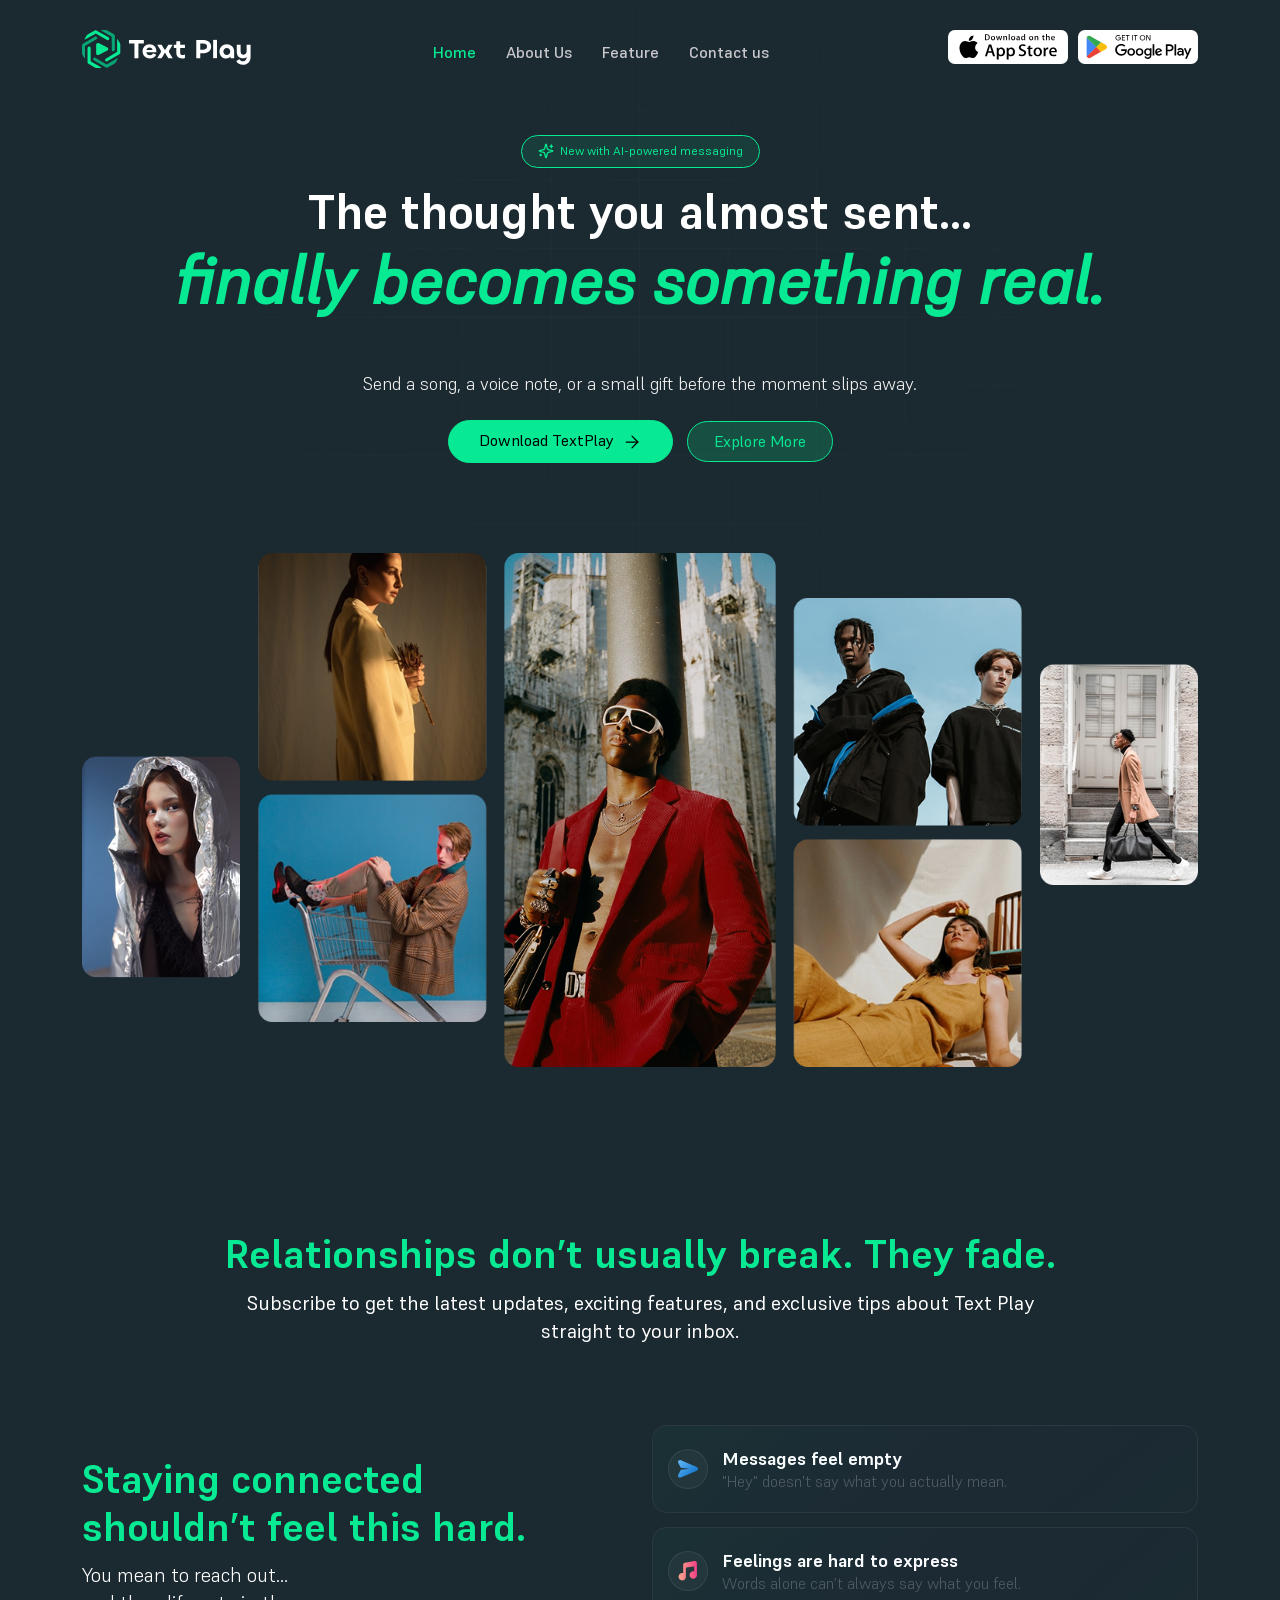
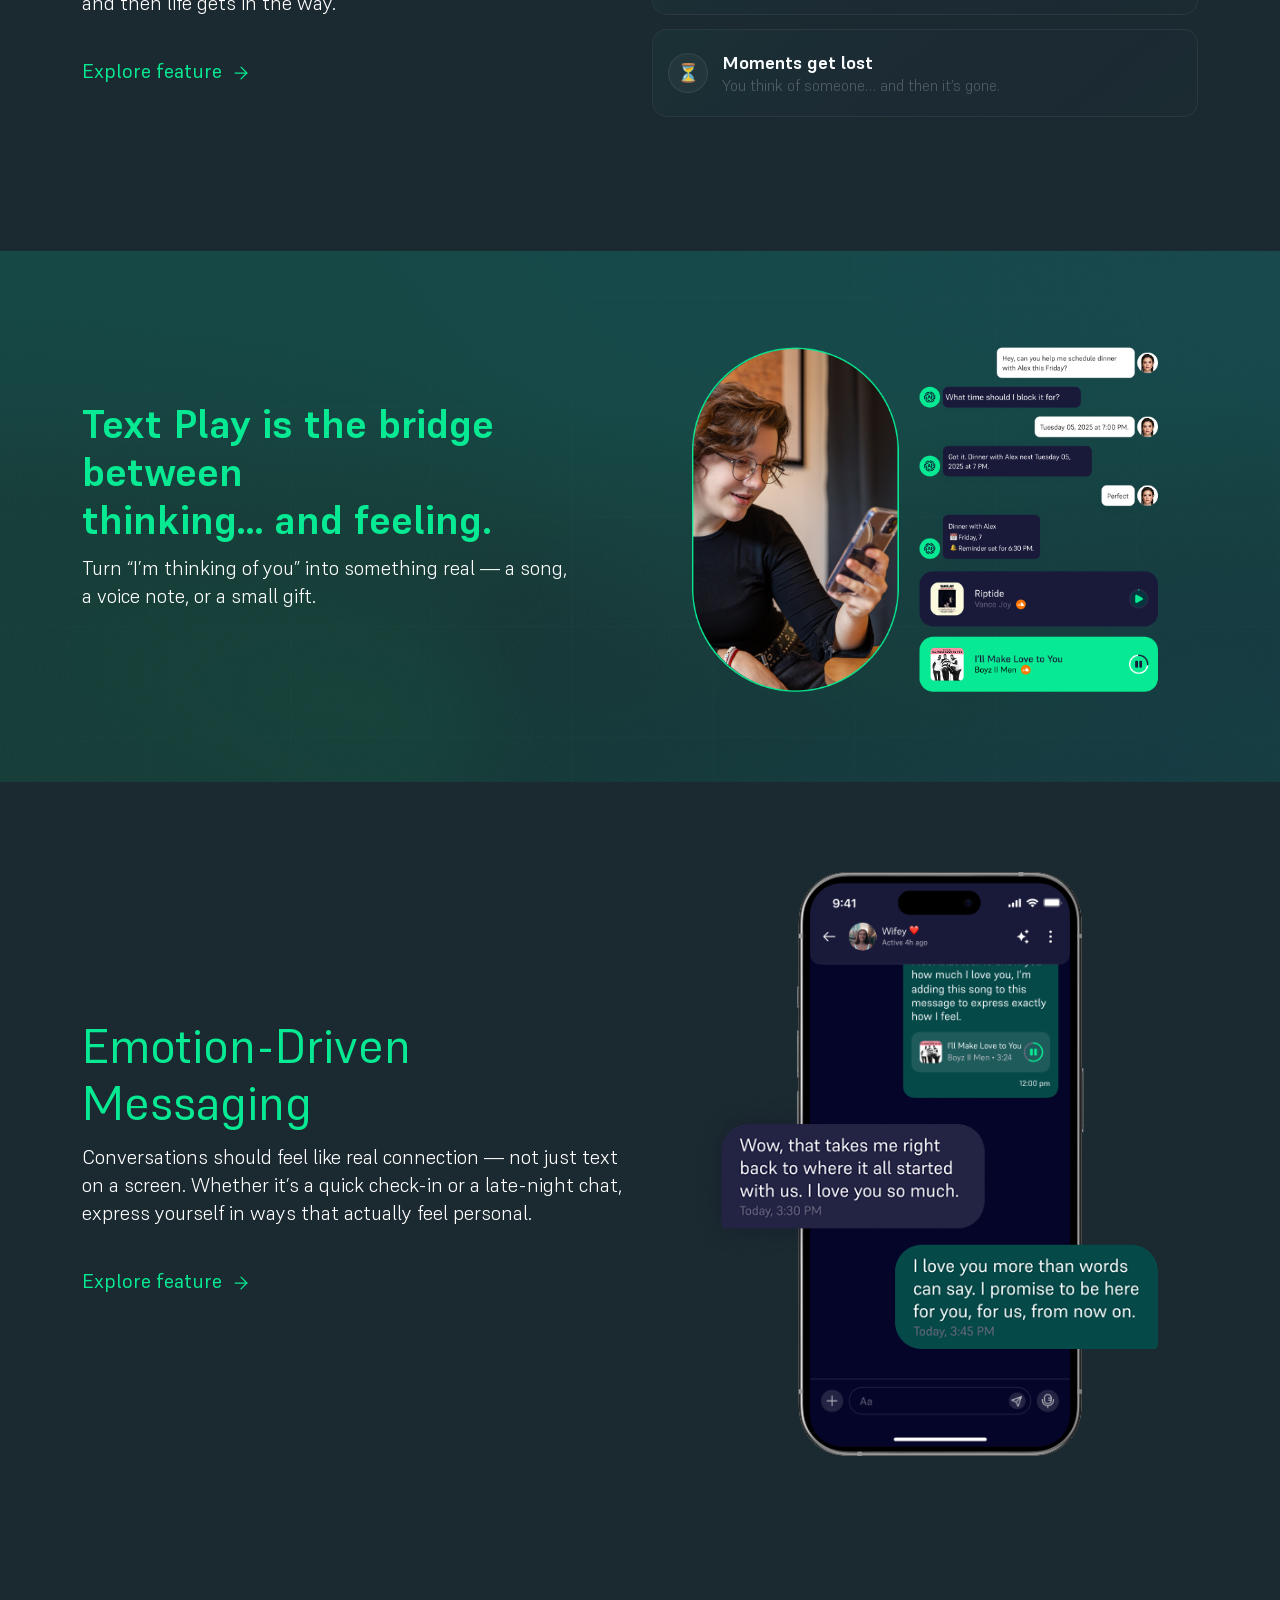
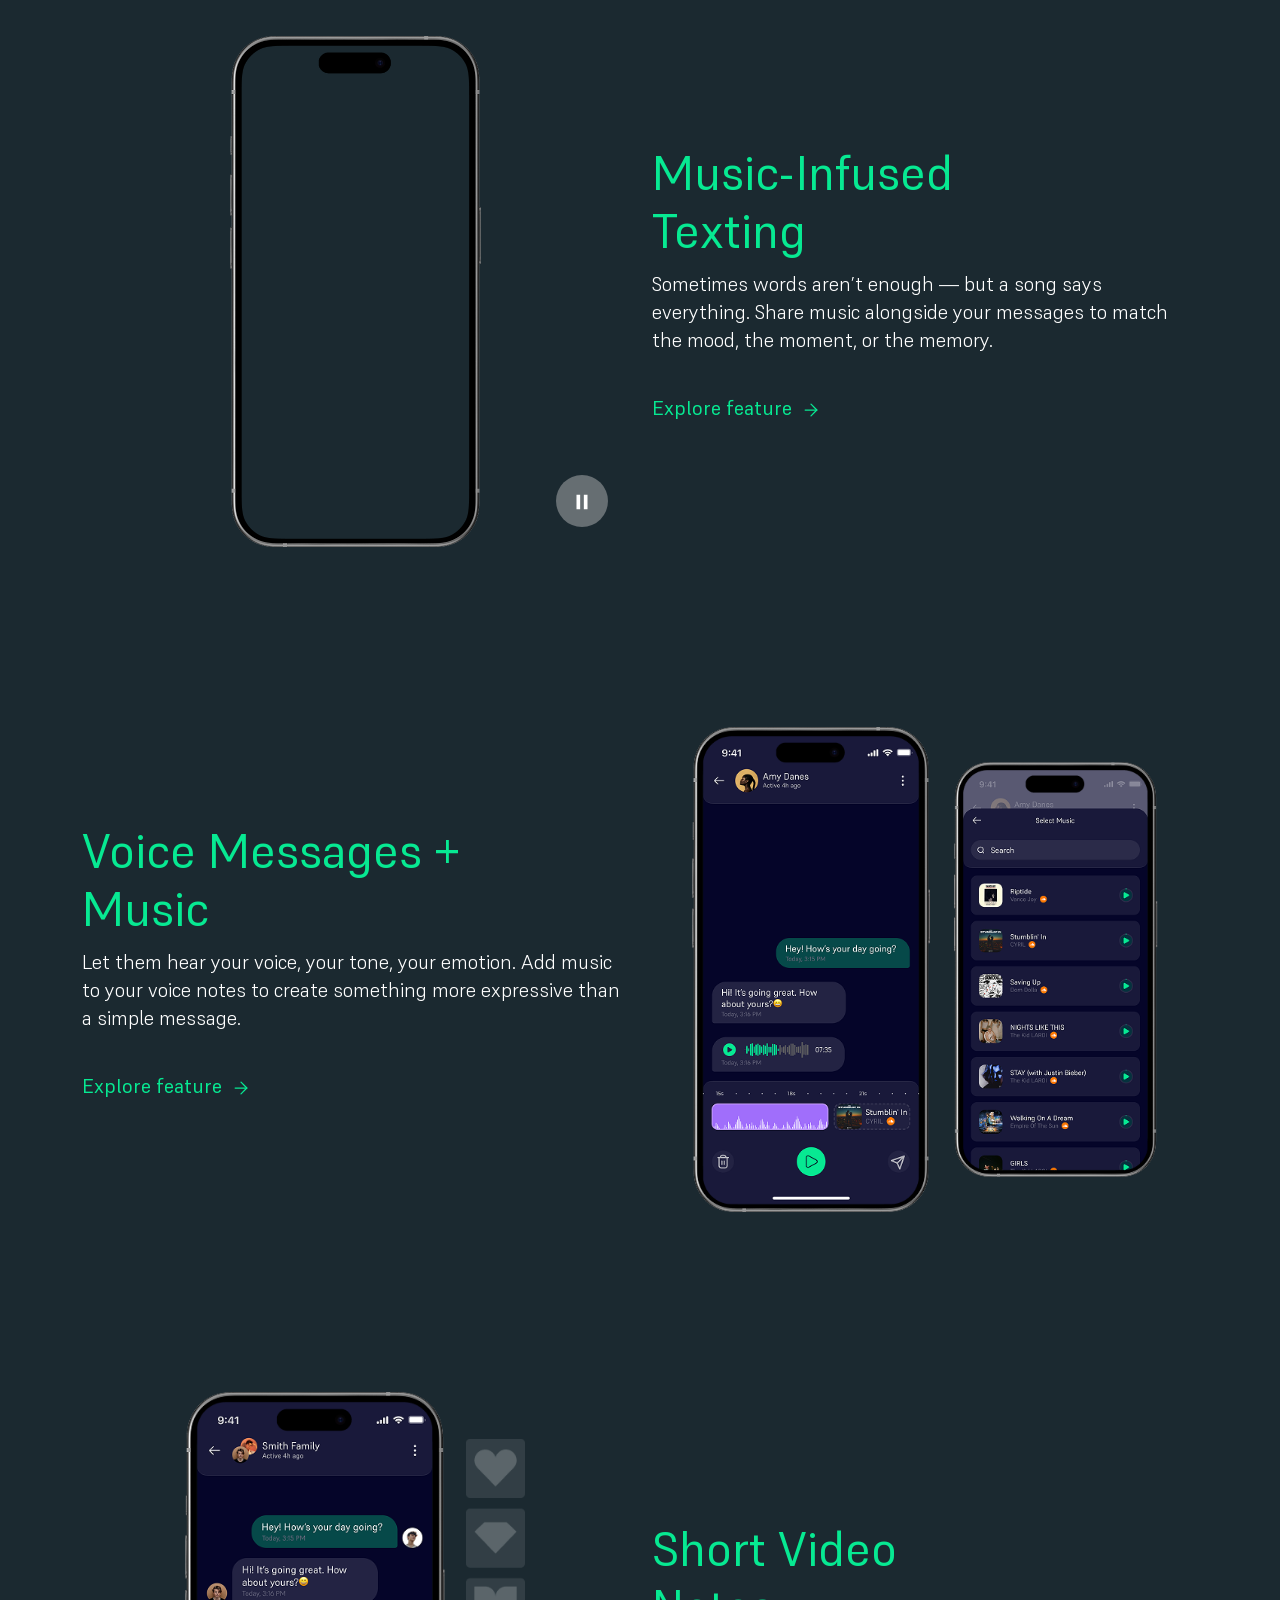
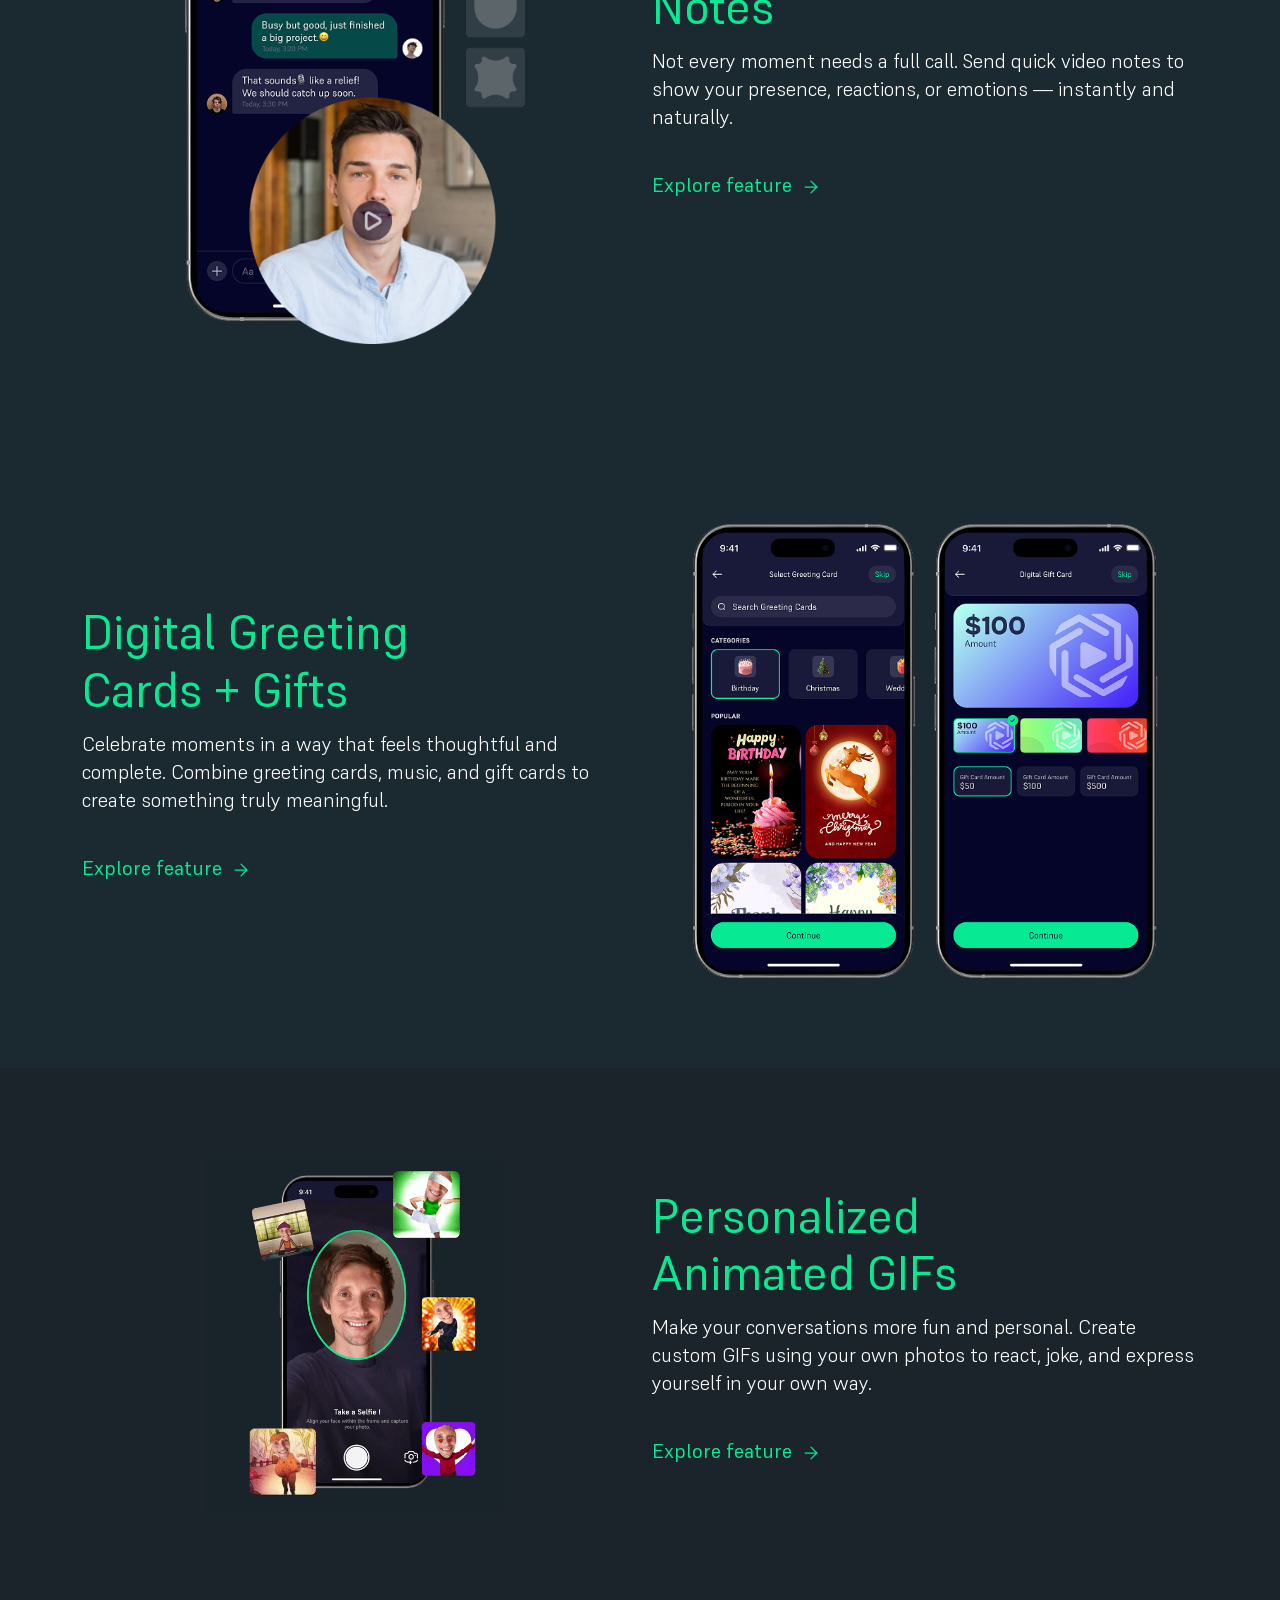
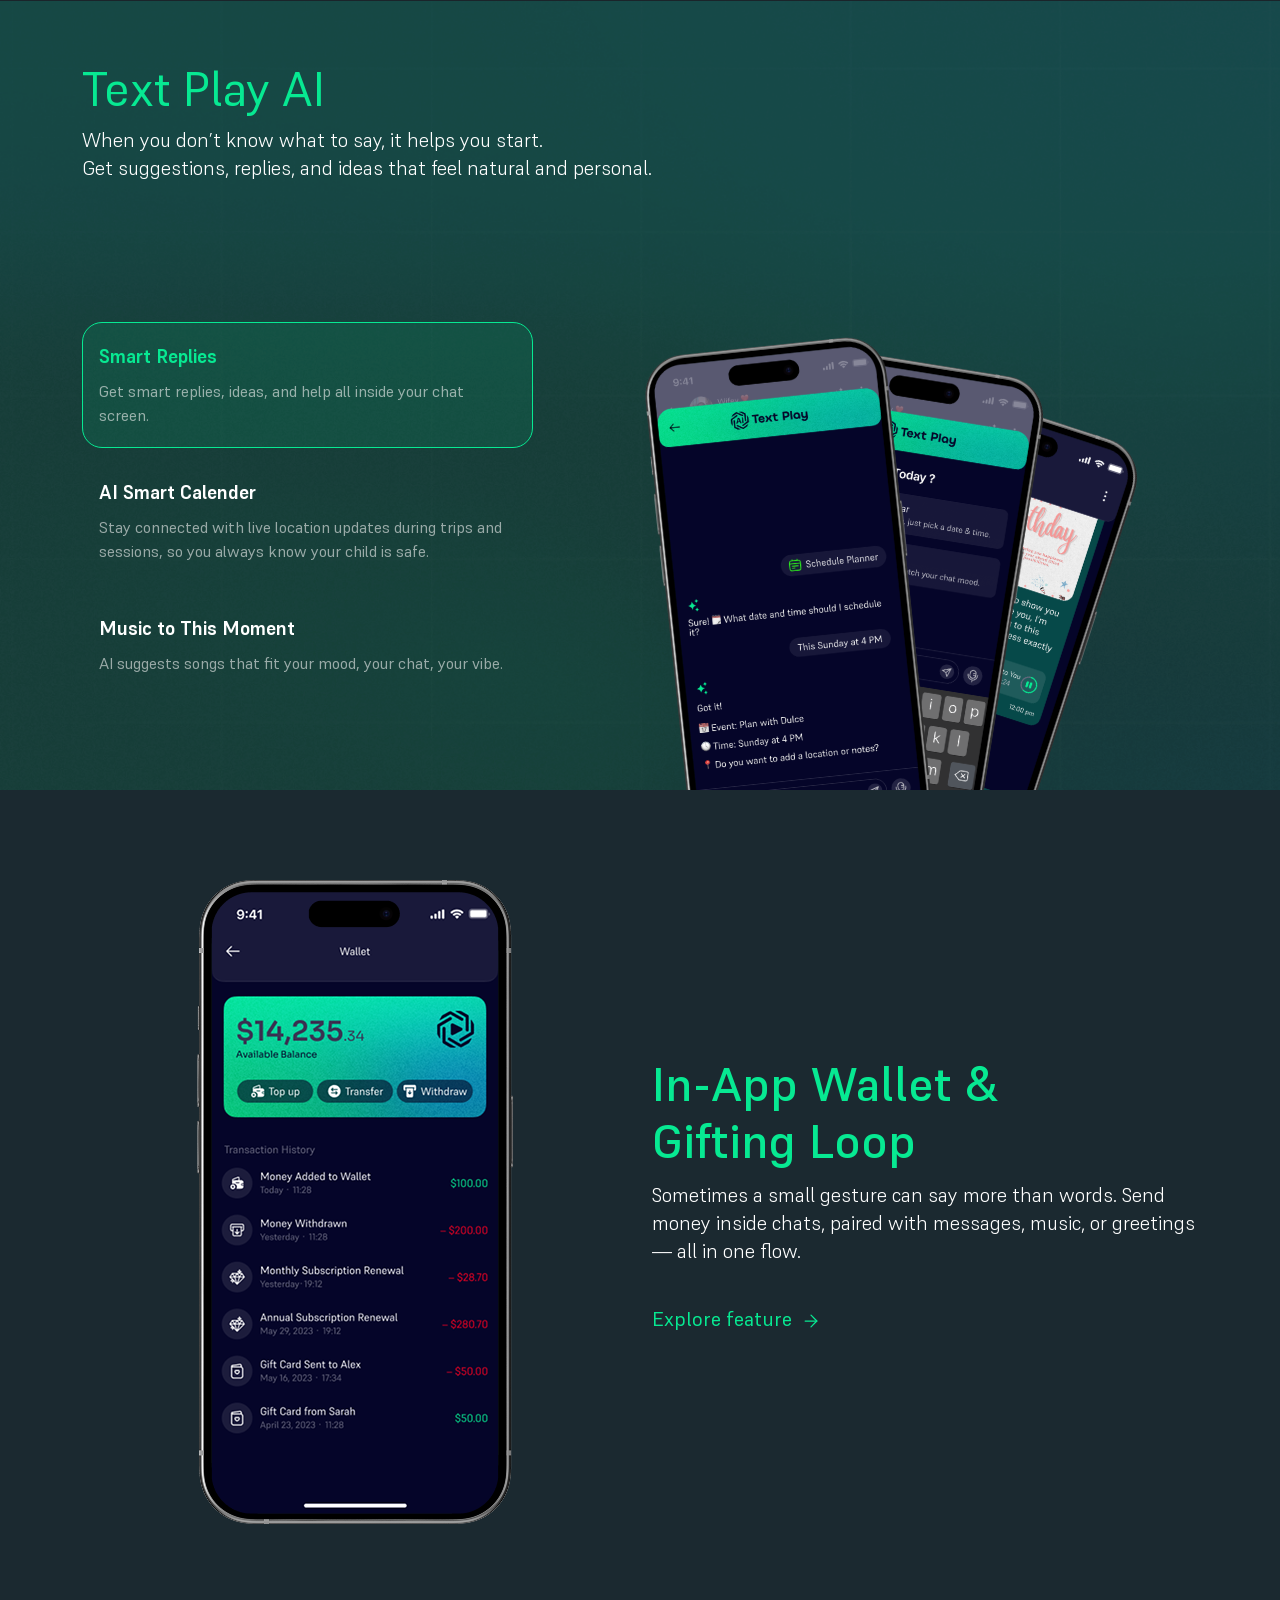
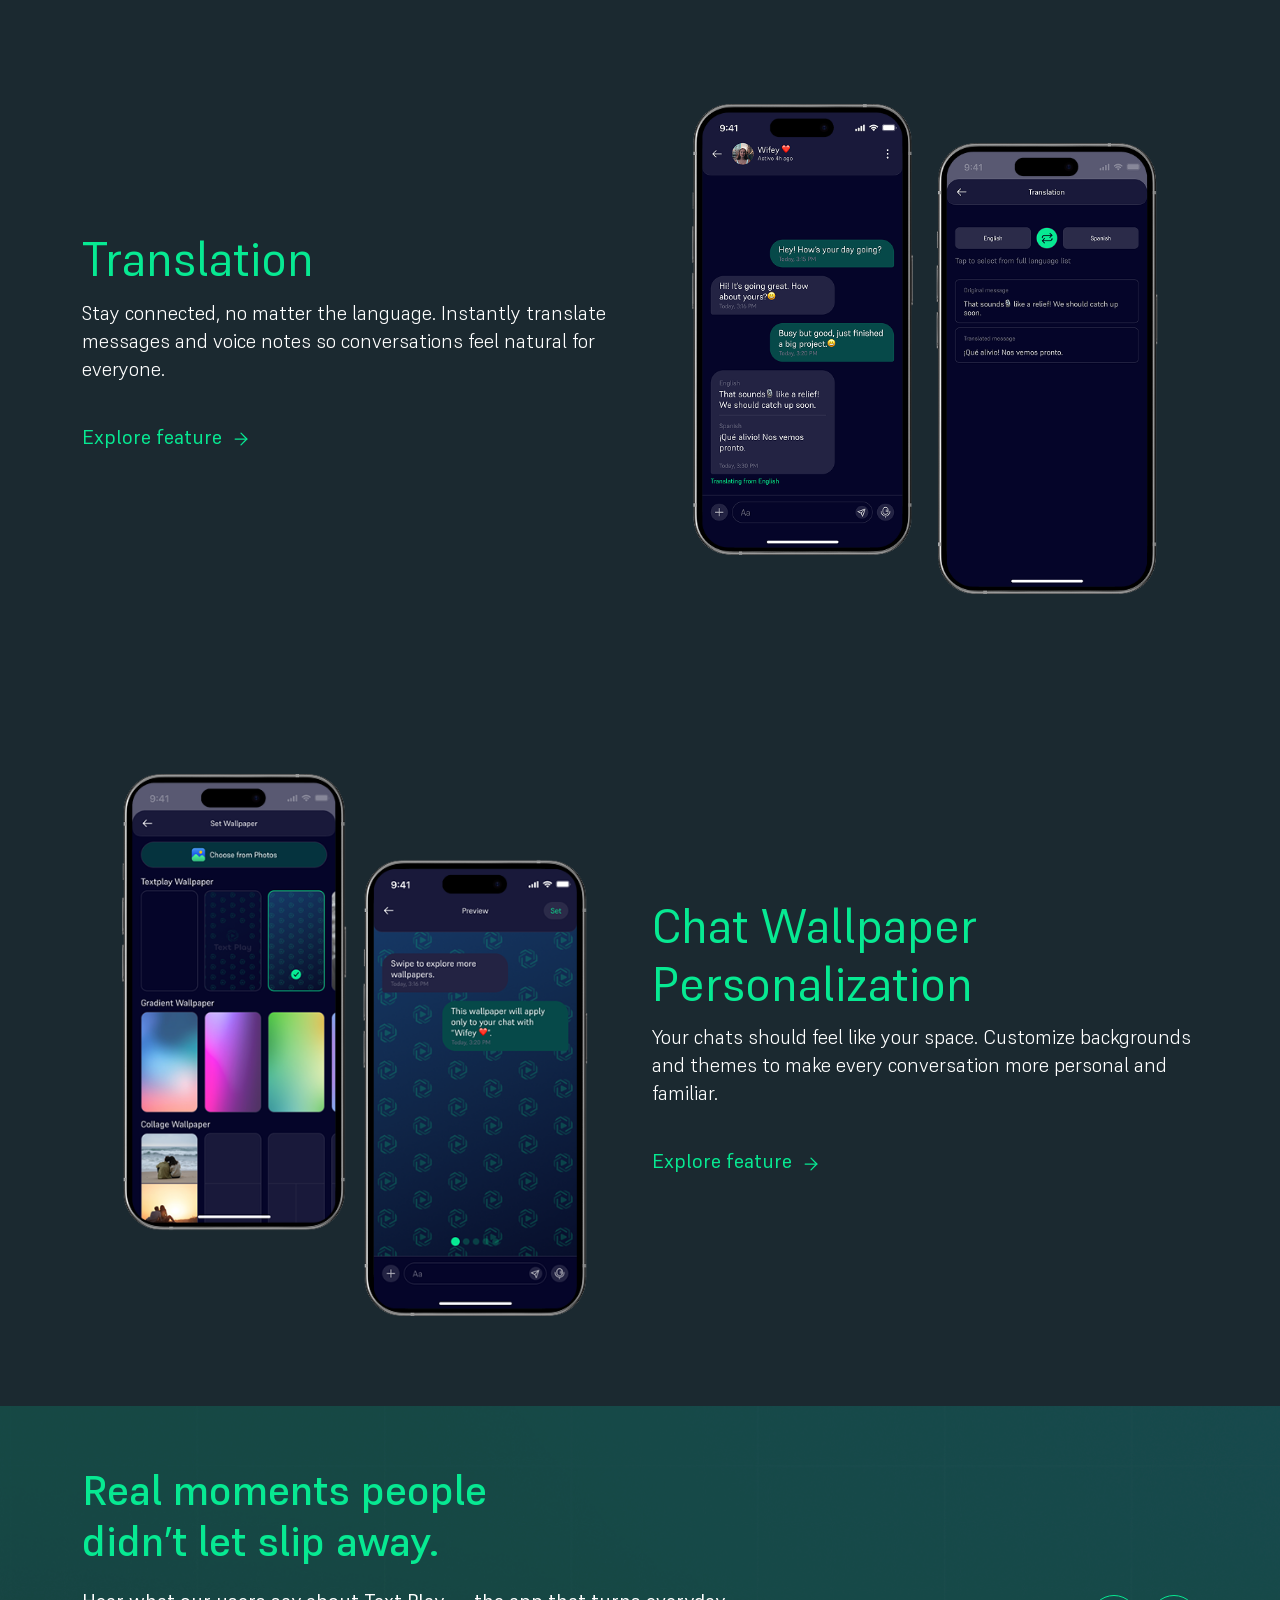
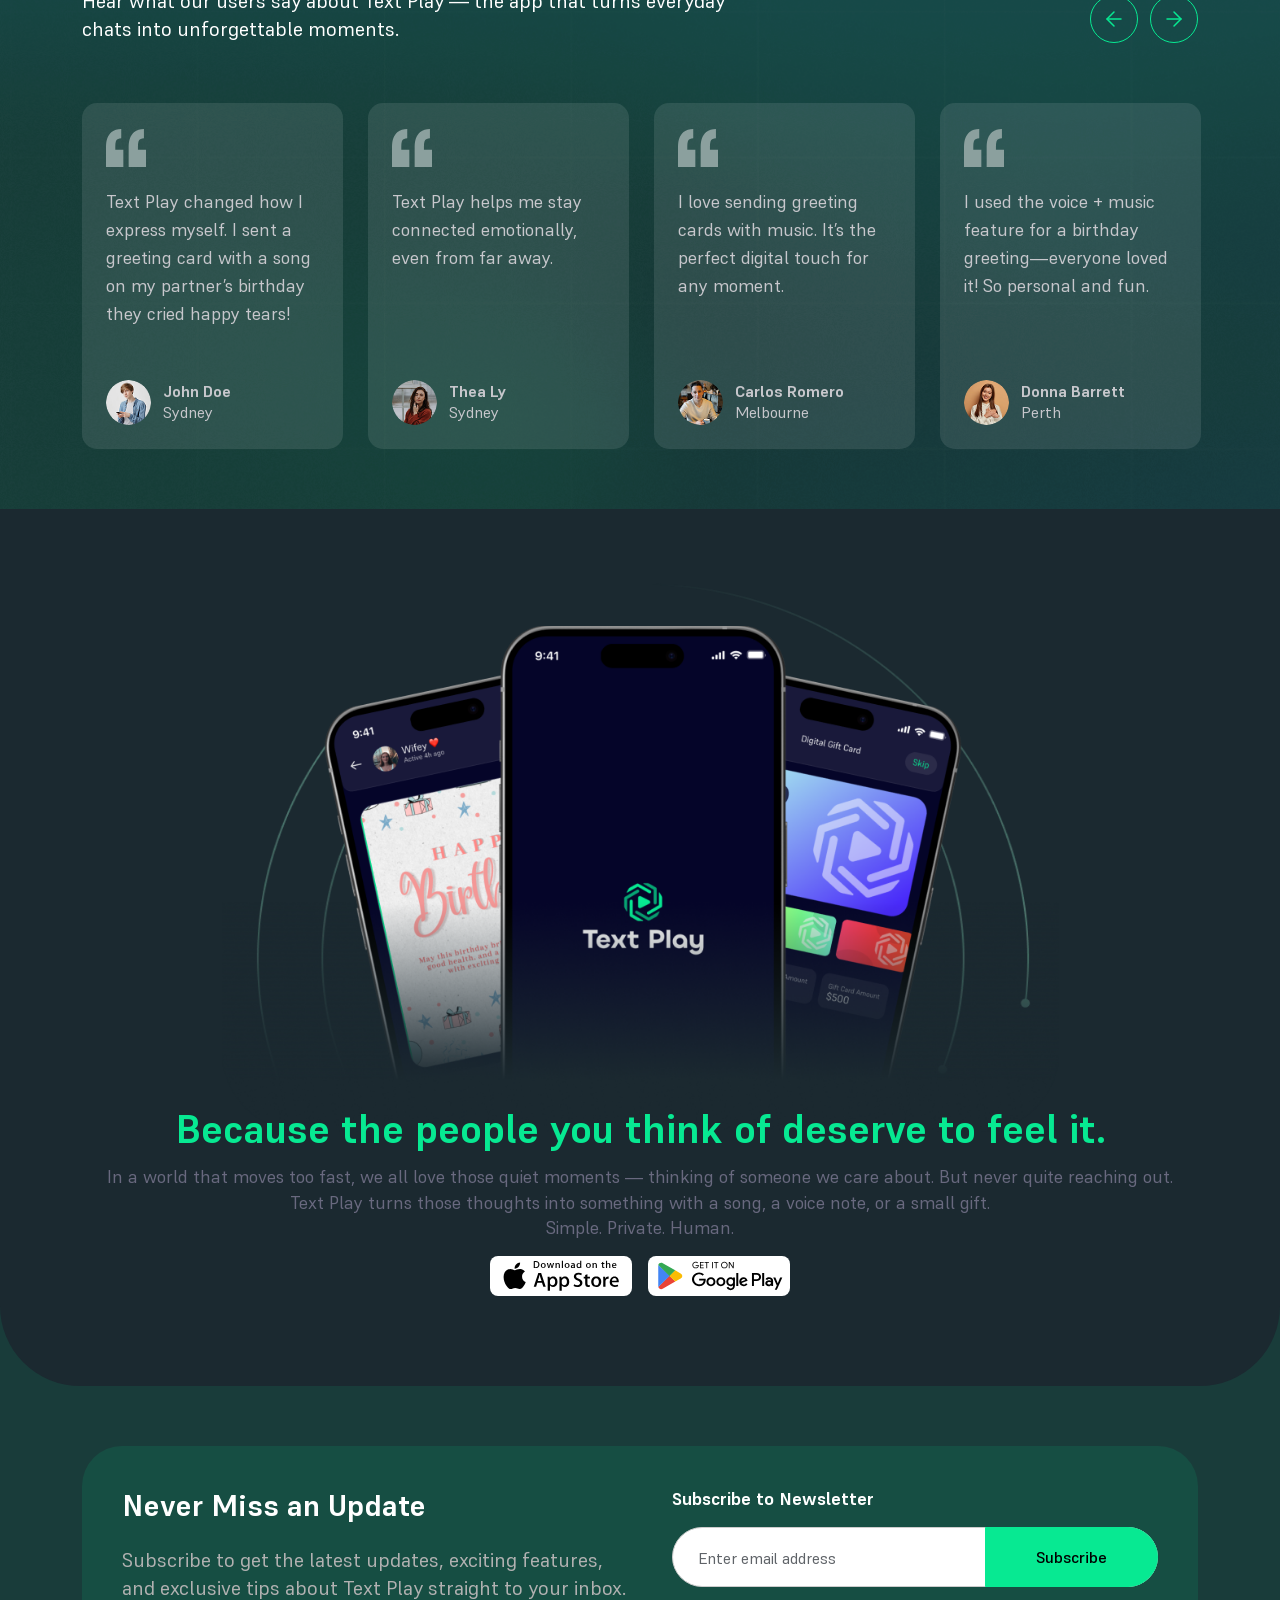
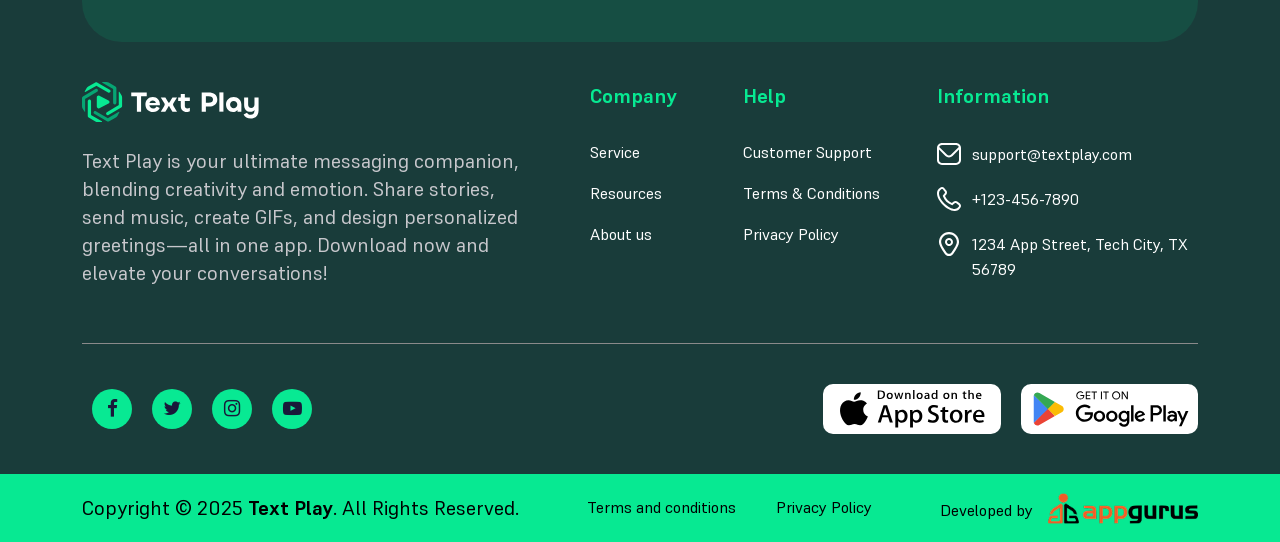
==== commit 9186bf7d: "updated last changes - dev" ====
--- a/index-v1.html
+++ b/index-v1.html
@@ -309,39 +309,48 @@
 
                 <div class="main-wrapper padding-t-30 padding-b-30">
                     <div class="row align-items-center flex-column-reverse flex-lg-row">
-                        <div class="col-lg-6 voice-mesgs">
+                        <!-- <div class="col-lg-6">
                             <div class="img-wrapper iphone-frame-main text-center">
                                 <img src="./assets/images/music-screen/voice-r.gif" alt="image" class="iphone-frame">
                             </div>
-                        </div>
-                        <!-- <div class="col-lg-6">
+                        </div> -->
+                        <div class="col-lg-6">
                             <div class="img-wrapper iphone-frame-main text-center">
-                        
-                                <img
-                                    id="gifPlayer"
-                                    src="./assets/images/music-screen/greeting-card.gif"
-                                    data-preview="./assets/images/music-screen/voice-r.png"
-                                    data-gif="./assets/images/music-screen/greeting-card.gif"
-                                    alt=""
+
+                                <video
+                                    id="demoVideo"
                                     class="iphone-frame"
+                                    preload="metadata"
+                                    playsinline
+                                    muted
                                 >
-                        
-                                <button id="gifControlBtn" class="gif-btn">
+                                    <source src="./assets/images/music-screen/geeting-card.mov" type="video/mp4">
+                                </video>
+                            
+                                <button id="videoControlBtn" class="video-btn pause-state">
+                            
                                     <span class="pause-icon">
                                         <svg viewBox="0 0 24 24">
                                             <path d="M6 4h4v16H6zm8 0h4v16h-4z"/>
                                         </svg>
                                     </span>
-                        
+                            
+                                    <span class="play-icon">
+                                        <svg viewBox="0 0 24 24">
+                                            <path d="M8 5v14l11-7z"/>
+                                        </svg>
+                                    </span>
+                            
                                     <span class="replay-icon">
                                         <svg viewBox="0 0 24 24">
                                             <path d="M12 5V1L7 6l5 5V7c3.31 0 6 2.69 6 6s-2.69 6-6 6-6-2.69-6-6H4c0 4.42 3.58 8 8 8s8-3.58 8-8-3.58-8-8-8z"/>
                                         </svg>
                                     </span>
+                            
                                 </button>
-                        
-                            </div>
-                        </div> -->
+                            
+                            </div>
+                        </div>
                         <div class="col-lg-6">
                             <div class="content-left">
                                 <h2 class="theme_text h1 font-400 mb-0">Music-Infused <br>
@@ -1204,4 +1213,179 @@
     });
 </script> -->
 
+<script>
+    document.addEventListener("DOMContentLoaded", () => {
+
+        const video = document.getElementById("demoVideo");
+        const btn = document.getElementById("videoControlBtn");
+        const frame = document.querySelector(".iphone-frame-main");
+
+        let userPaused = false;
+        let videoEnded = false;
+
+        function isMobile() {
+            return window.innerWidth <= 576;
+        }
+
+        // =========================
+        // STATE MANAGEMENT
+        // =========================
+        function setPauseState() {
+            btn.classList.remove("play-state", "replay-state");
+            btn.classList.add("pause-state");
+        }
+
+        function setPlayState() {
+            btn.classList.remove("pause-state", "replay-state");
+            btn.classList.add("play-state");
+        }
+
+        function setReplayState() {
+            btn.classList.remove("pause-state", "play-state");
+            btn.classList.add("replay-state");
+        }
+
+        // =========================
+        // PLAY / PAUSE
+        // =========================
+        function playVideo(fromBeginning = false) {
+
+            if (fromBeginning) {
+                video.currentTime = 0;
+                videoEnded = false;
+            }
+
+            video.play();
+            setPauseState();
+        }
+
+        function pauseVideo() {
+            video.pause();
+            setPlayState();
+        }
+
+        // =========================
+        // CENTER AUTO PLAY / PAUSE (ALL DEVICES)
+        // =========================
+        function checkVideoPosition() {
+
+            if (userPaused || videoEnded) return;
+
+            const rect = video.getBoundingClientRect();
+
+            const videoCenter = rect.top + rect.height / 2;
+            const viewportCenter = window.innerHeight / 2;
+
+            const centerZone = 120;
+
+            const isCentered =
+                Math.abs(videoCenter - viewportCenter) <= centerZone;
+
+            if (isCentered) {
+
+                if (video.paused) {
+                    video.play();
+                    setPauseState();
+                }
+
+            } else {
+
+                if (!video.paused) {
+                    video.pause();
+                    setPlayState();
+                }
+            }
+        }
+
+        // smooth scroll optimization
+        let ticking = false;
+
+        window.addEventListener("scroll", () => {
+
+            if (!ticking) {
+
+                window.requestAnimationFrame(() => {
+                    checkVideoPosition();
+                    ticking = false;
+                });
+
+                ticking = true;
+            }
+
+        });
+
+        window.addEventListener("resize", checkVideoPosition);
+
+        checkVideoPosition();
+
+        // =========================
+        // VIDEO END EVENT (🔥 MOBILE FIX HERE)
+        // =========================
+        video.addEventListener("ended", () => {
+
+            videoEnded = true;
+
+            if (isMobile()) {
+                // 🔥 MOBILE FIX: show PLAY instead of REPLAY
+                setPlayState();
+            } else {
+                // desktop unchanged behavior
+                setReplayState();
+            }
+
+        });
+
+        // =========================
+        // MOBILE CLICK (FRAME)
+        // =========================
+        frame.addEventListener("click", () => {
+
+            if (!isMobile()) return;
+
+            if (videoEnded) {
+
+                userPaused = false;
+                playVideo(true);
+                return;
+            }
+
+            if (!video.paused) {
+
+                userPaused = true;
+                pauseVideo();
+
+            } else {
+
+                userPaused = false;
+                playVideo();
+            }
+        });
+
+        // =========================
+        // DESKTOP / TABLET BUTTON CONTROL (UNCHANGED)
+        // =========================
+        btn.addEventListener("click", () => {
+
+            if (videoEnded) {
+
+                userPaused = false;
+                playVideo(true);
+                return;
+            }
+
+            if (!video.paused) {
+
+                userPaused = true;
+                pauseVideo();
+
+            } else {
+
+                userPaused = false;
+                playVideo();
+            }
+        });
+
+    });
+</script>
+
 </html>
--- a/assets/css/media.css
+++ b/assets/css/media.css
@@ -1280,6 +1280,36 @@
 	.video-btn.replay-state {
 		display: none;
 	} */
+
+	.video-btn{
+        /* position:absolute; */
+        left:50%;
+        top:50%;
+        transform:translate(-50%, -50%);
+        width:50px;
+        height:50px;
+        border-radius:50%;
+        background:rgba(0,0,0,.75);
+        display:flex;
+        align-items:center;
+        justify-content:center;
+        z-index:20;
+        opacity:0;
+        visibility:hidden;
+        transition: 0.4s;
+        pointer-events:none; /* frame handles clicks */
+    }
+
+    .video-btn.play-state,
+    .video-btn.replay-state{
+        opacity:1;
+        visibility:visible;
+    }
+
+    .video-btn.pause-state{
+        opacity:0;
+        visibility:hidden;
+    }
 	
 
 }
@@ -1334,12 +1364,12 @@
 		fill: #fff;
 	} */
 
-	.video-btn {
+	/* .video-btn {
         bottom: 65px;
         right: 90px;
         width: 48px;
         height: 48px;
-    }
+    } */
 
 }
 
@@ -1349,10 +1379,10 @@
         right: 55px;
     } */
 
-	.video-btn {
+	/* .video-btn {
         bottom: 75px;
         right: 65px;
-    }
+    } */
 }
 
 @media (max-width:380px) {
@@ -1378,12 +1408,12 @@
         height: 40px;
     } */
 
-	.video-btn {
+	/* .video-btn {
         bottom: 55px;
         right: 65px;
         width: 44px;
         height: 44px;
-    }
+    } */
 
 	.voice-mesgs .iphone-frame {
 		max-width: 250px;
@@ -1393,14 +1423,14 @@
 
 }
 
-@media (max-width:320px) {
+/* @media (max-width:320px) {
 	.video-btn {
         bottom: 55px;
         right: 40px;
         width: 40px;
         height: 40px;
     }
-}
+} */
 
 
 
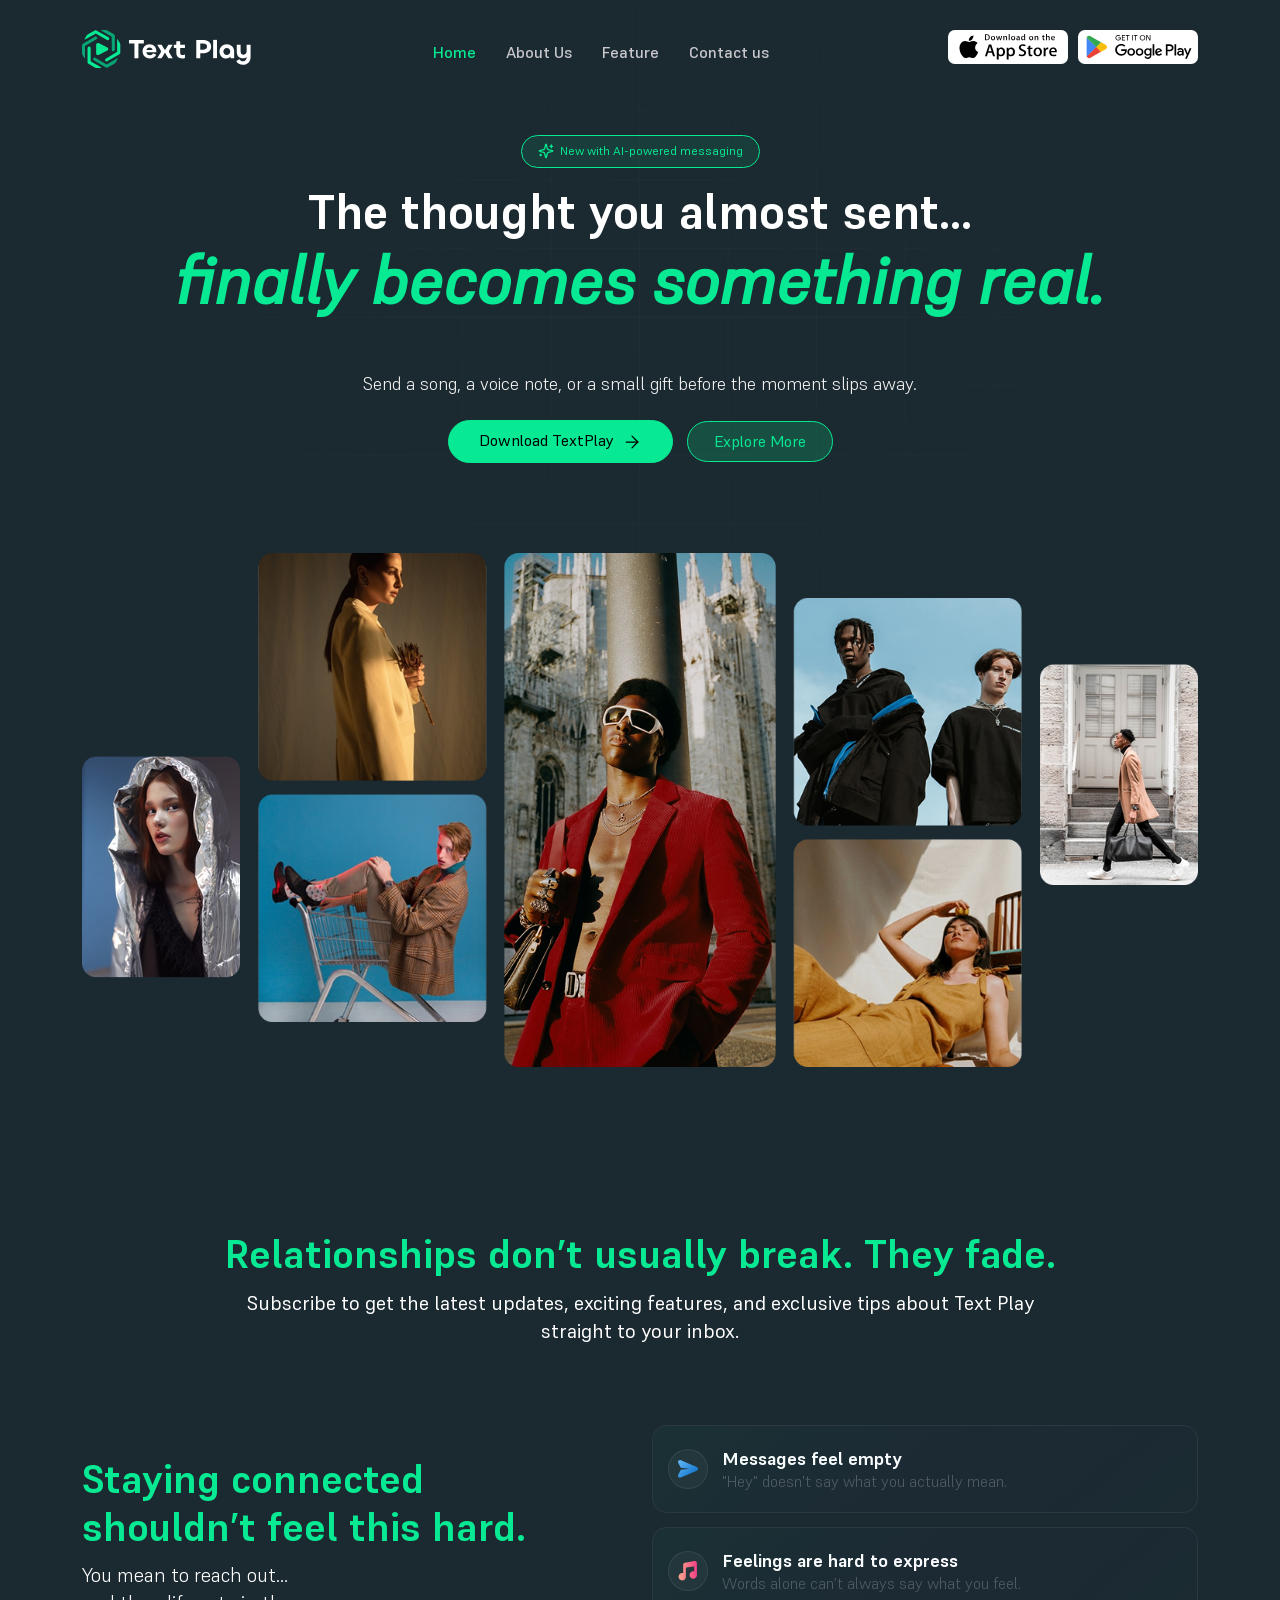
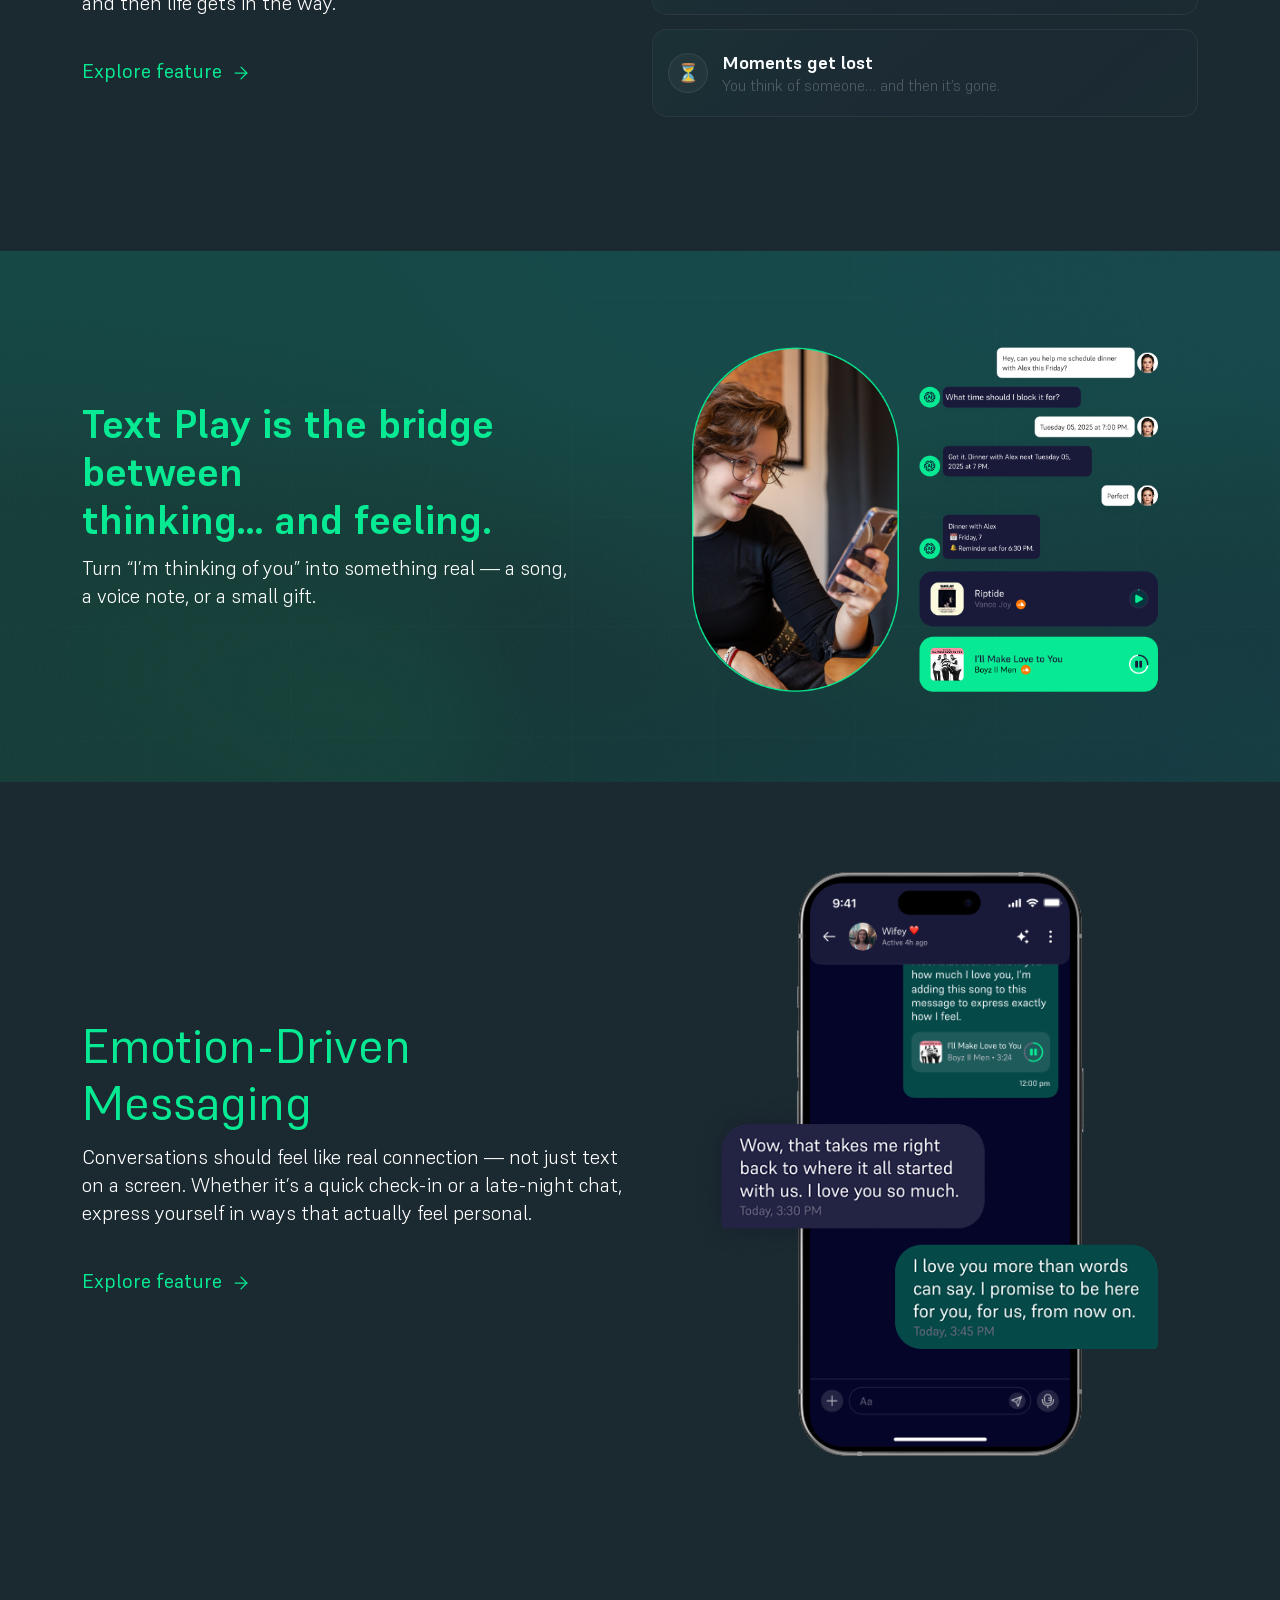
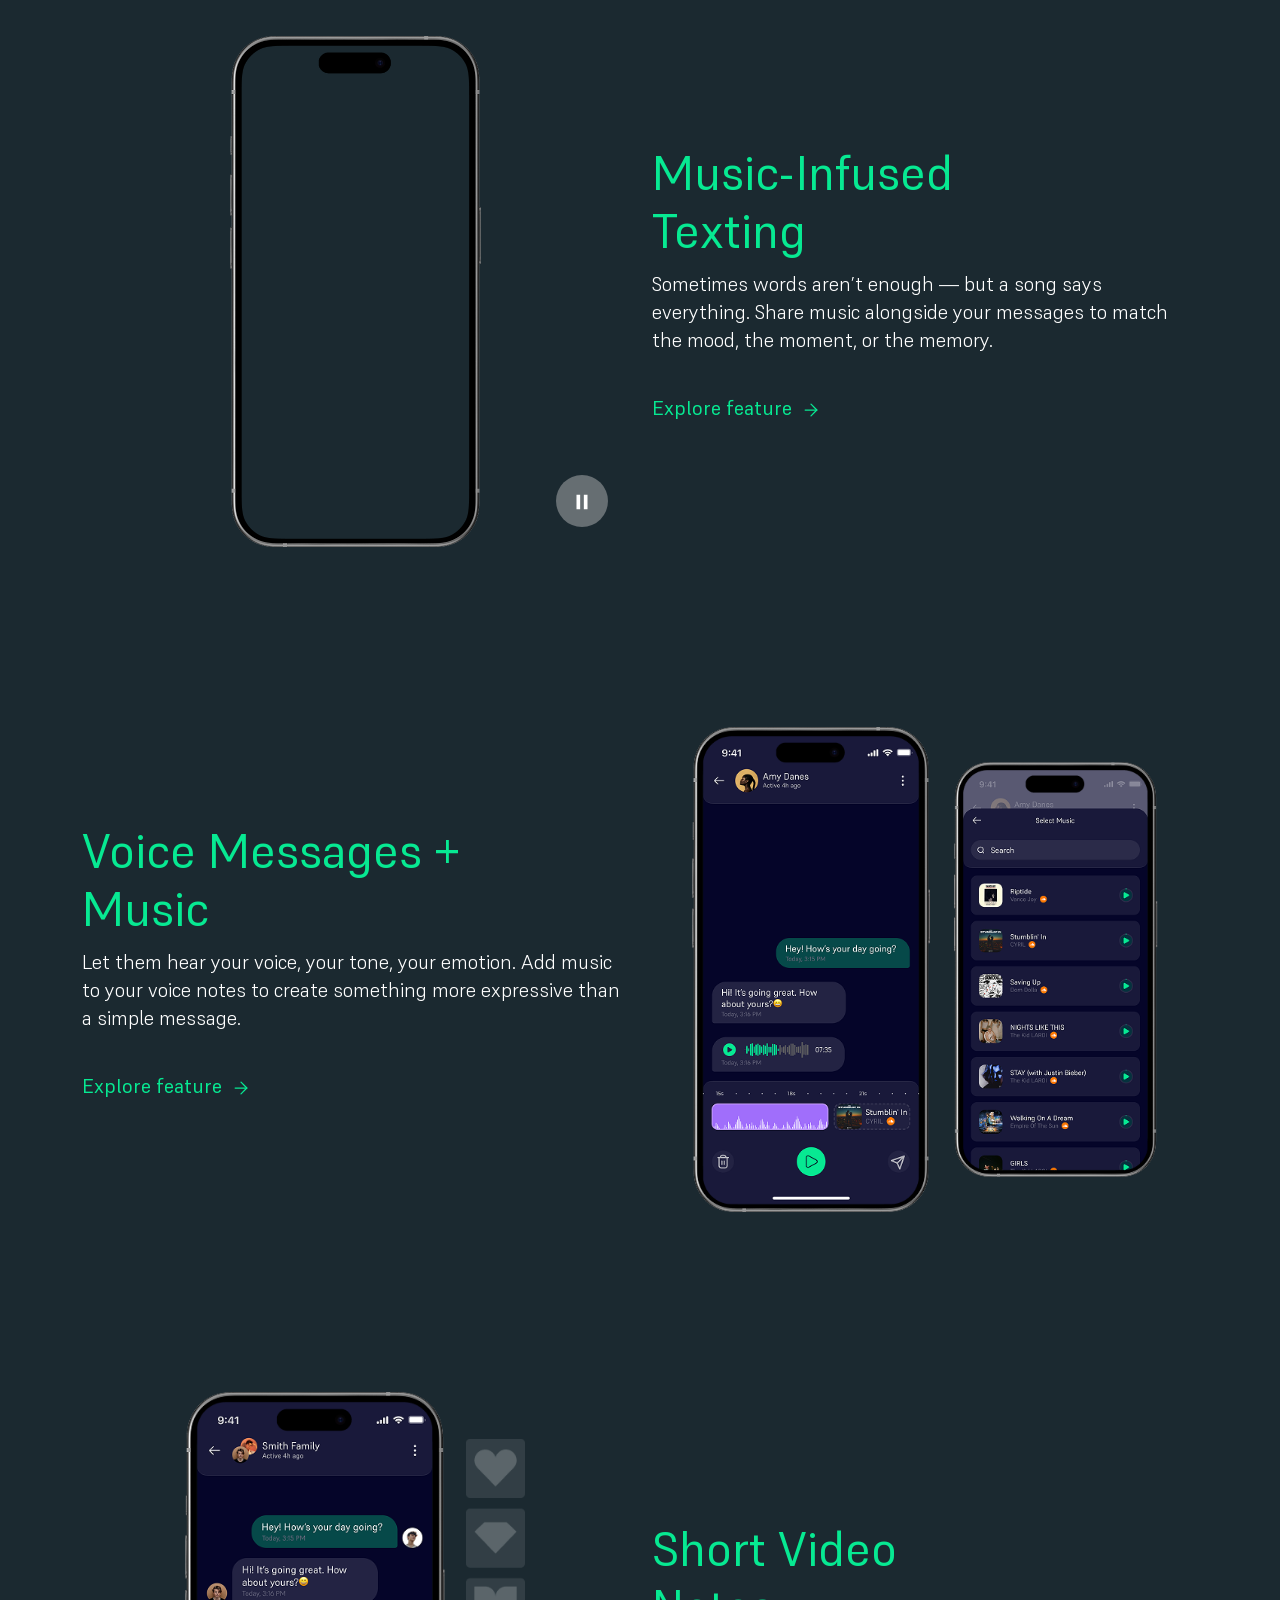
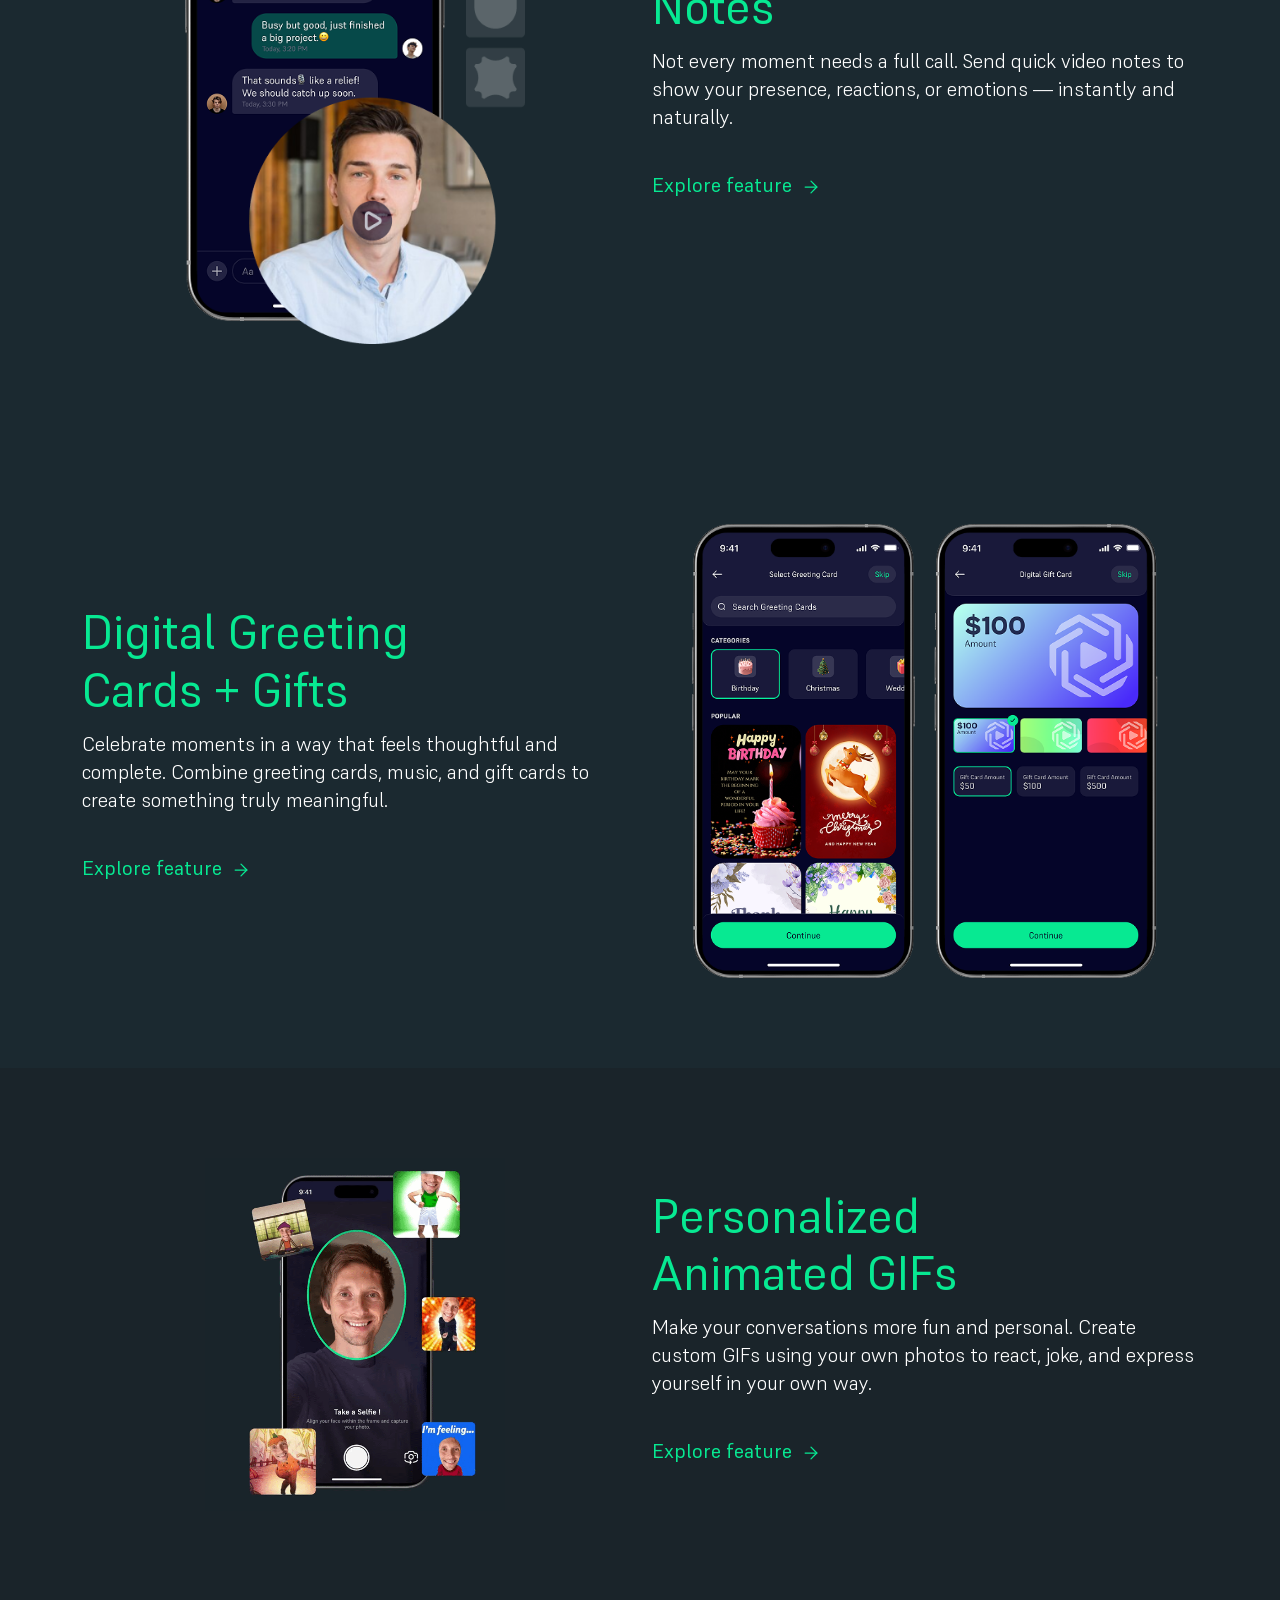
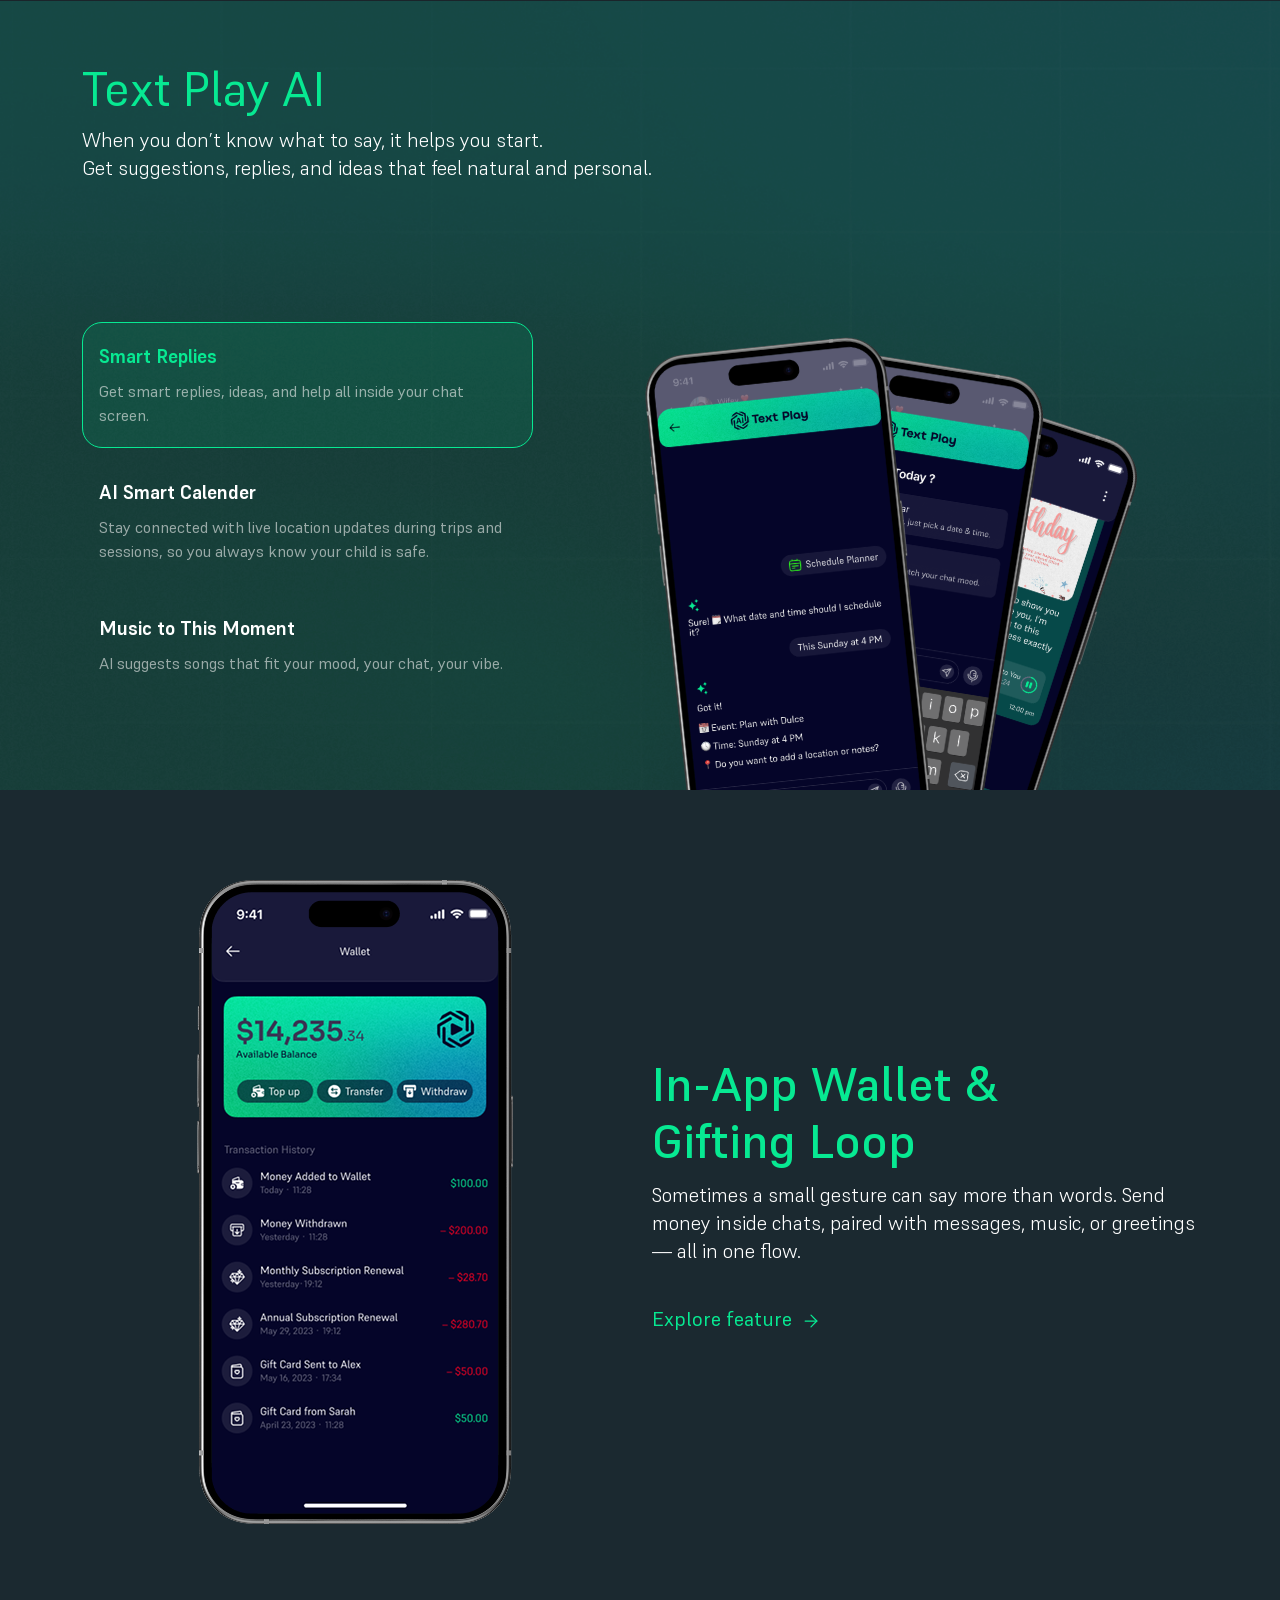
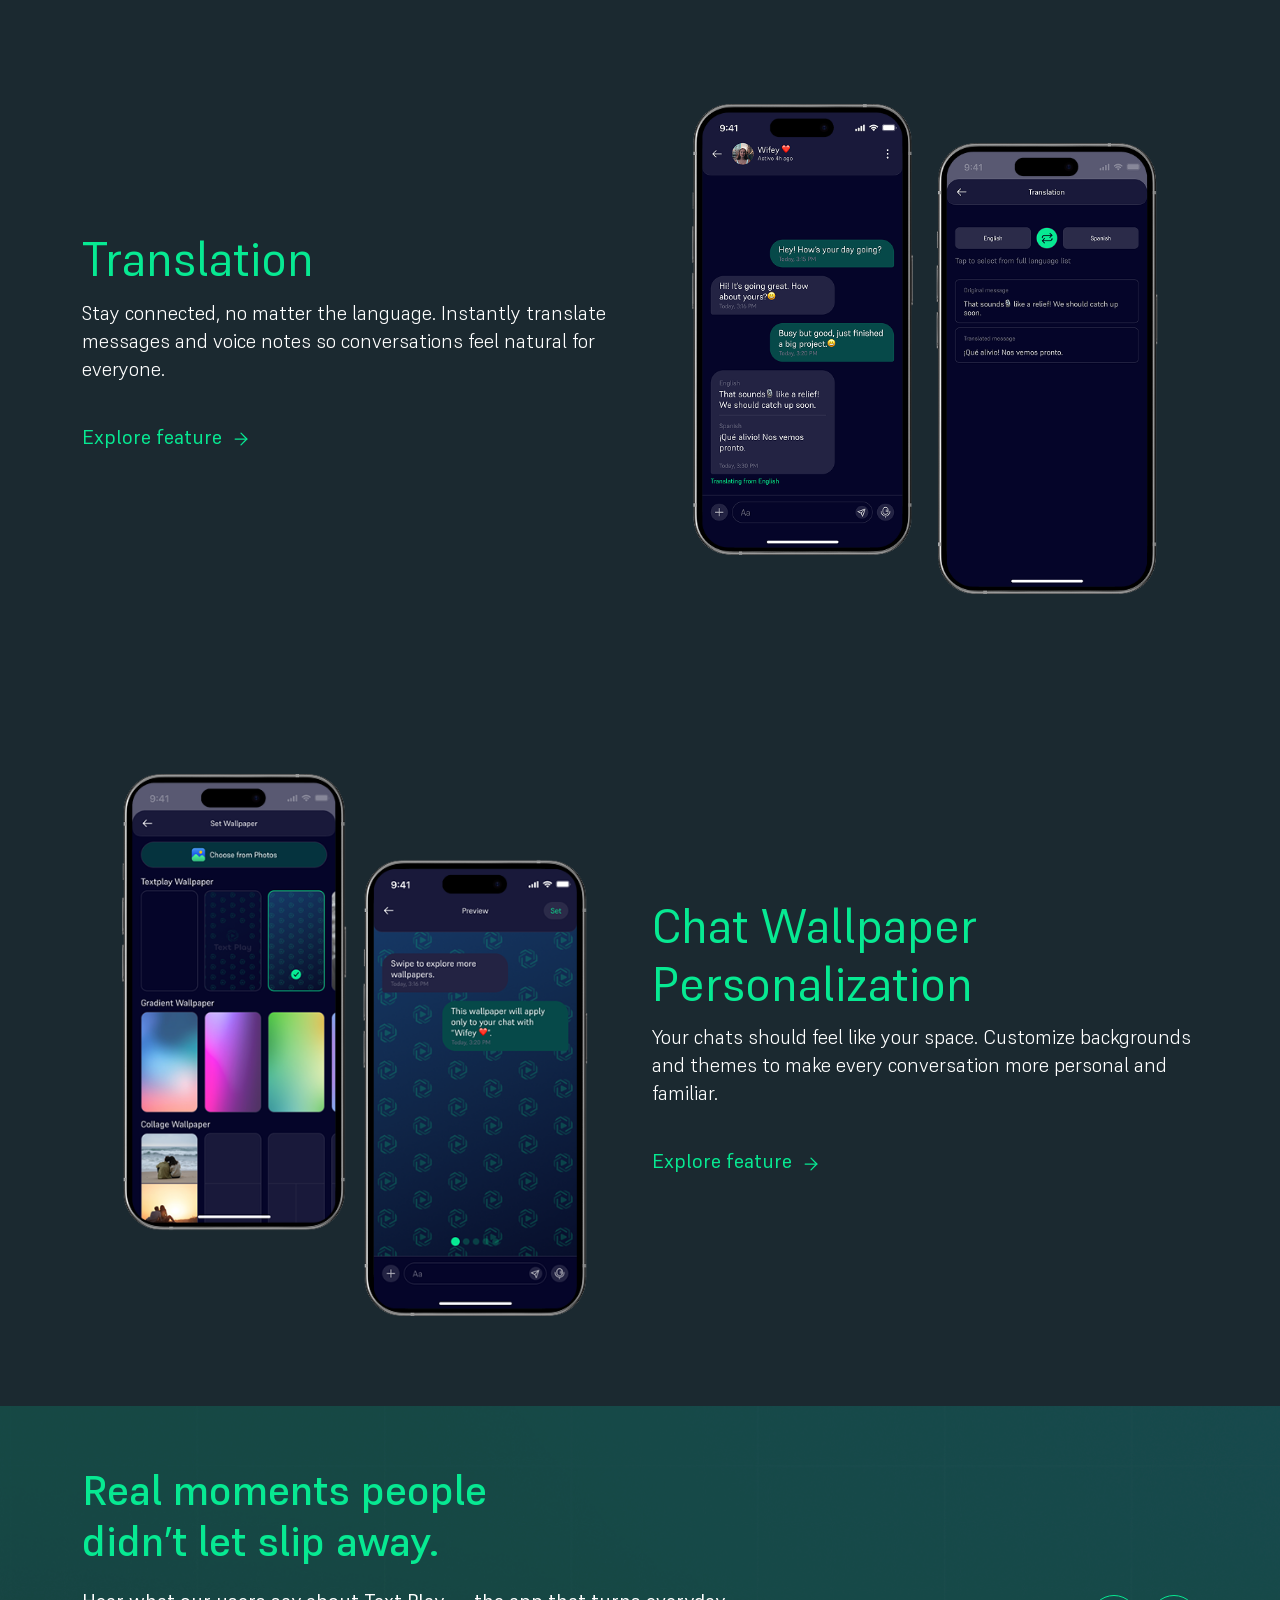
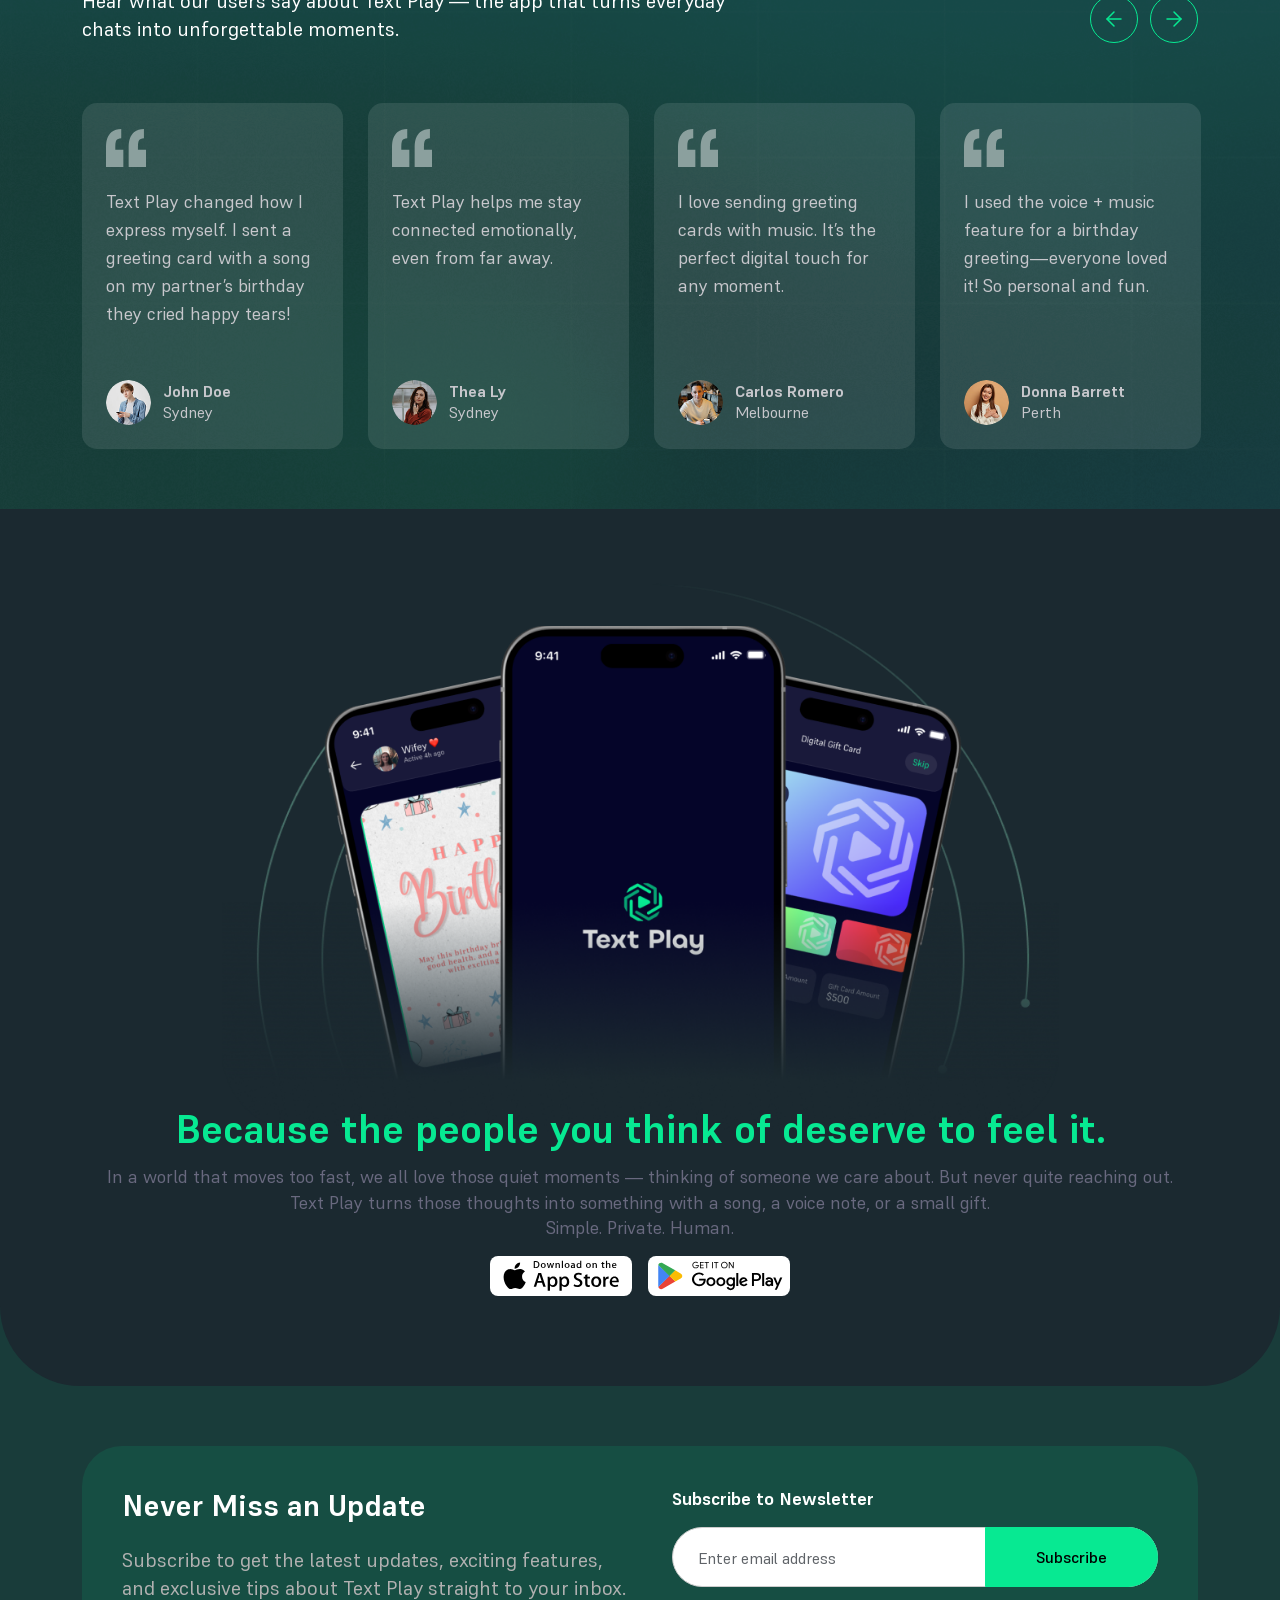
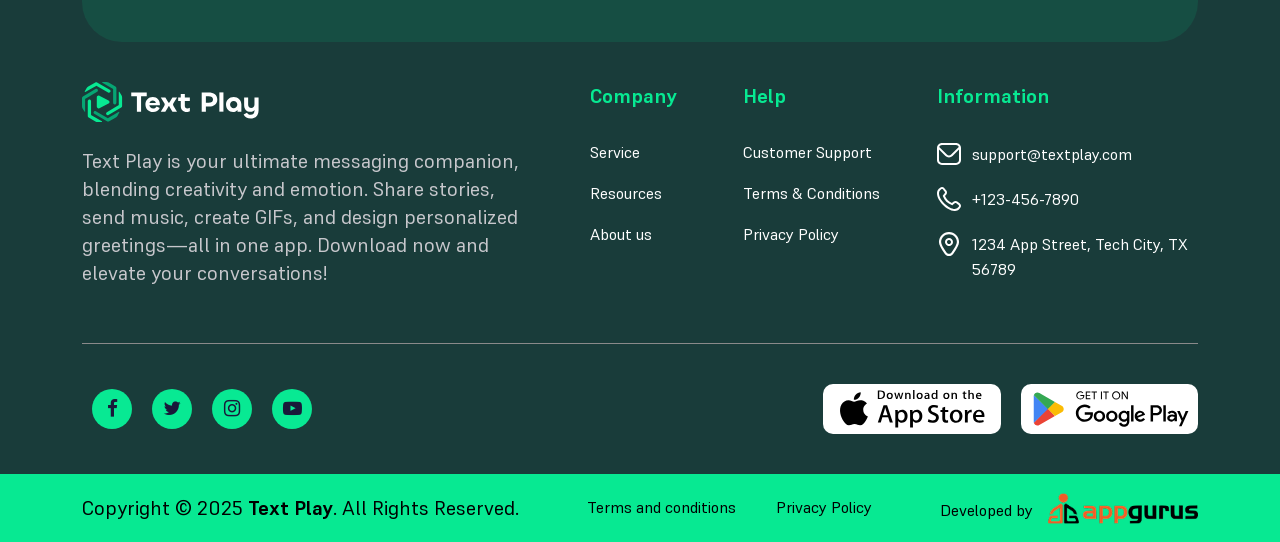
==== commit 8bf69a4d: "update the code - dev" ====
--- a/index-v1.html
+++ b/index-v1.html
@@ -1213,20 +1213,21 @@
     });
 </script> -->
 
+
+<!-- for video animation to all devices -->
 <script>
     document.addEventListener("DOMContentLoaded", () => {
-
+    
         const video = document.getElementById("demoVideo");
         const btn = document.getElementById("videoControlBtn");
-        const frame = document.querySelector(".iphone-frame-main");
-
+    
         let userPaused = false;
         let videoEnded = false;
-
+    
         function isMobile() {
             return window.innerWidth <= 576;
         }
-
+    
         // =========================
         // STATE MANAGEMENT
         // =========================
@@ -1234,158 +1235,157 @@
             btn.classList.remove("play-state", "replay-state");
             btn.classList.add("pause-state");
         }
-
+    
         function setPlayState() {
             btn.classList.remove("pause-state", "replay-state");
             btn.classList.add("play-state");
         }
-
+    
         function setReplayState() {
             btn.classList.remove("pause-state", "play-state");
             btn.classList.add("replay-state");
         }
-
+    
         // =========================
         // PLAY / PAUSE
         // =========================
         function playVideo(fromBeginning = false) {
-
+    
             if (fromBeginning) {
                 video.currentTime = 0;
                 videoEnded = false;
             }
-
+    
             video.play();
             setPauseState();
         }
-
+    
         function pauseVideo() {
             video.pause();
             setPlayState();
         }
-
+    
         // =========================
-        // CENTER AUTO PLAY / PAUSE (ALL DEVICES)
+        // CENTER AUTO PLAY / PAUSE
         // =========================
         function checkVideoPosition() {
-
+    
             if (userPaused || videoEnded) return;
-
+    
             const rect = video.getBoundingClientRect();
-
+    
             const videoCenter = rect.top + rect.height / 2;
             const viewportCenter = window.innerHeight / 2;
-
+    
             const centerZone = 120;
-
+    
             const isCentered =
                 Math.abs(videoCenter - viewportCenter) <= centerZone;
-
+    
             if (isCentered) {
-
+    
                 if (video.paused) {
                     video.play();
                     setPauseState();
                 }
-
+    
             } else {
-
+    
                 if (!video.paused) {
                     video.pause();
                     setPlayState();
                 }
             }
         }
-
-        // smooth scroll optimization
+    
+        // =========================
+        // SCROLL OPTIMIZATION
+        // =========================
         let ticking = false;
-
+    
         window.addEventListener("scroll", () => {
-
+    
             if (!ticking) {
-
+    
                 window.requestAnimationFrame(() => {
                     checkVideoPosition();
                     ticking = false;
                 });
-
+    
                 ticking = true;
             }
-
         });
-
+    
         window.addEventListener("resize", checkVideoPosition);
-
+    
         checkVideoPosition();
-
+    
         // =========================
-        // VIDEO END EVENT (🔥 MOBILE FIX HERE)
+        // VIDEO ENDED
         // =========================
         video.addEventListener("ended", () => {
-
+    
             videoEnded = true;
-
+    
             if (isMobile()) {
-                // 🔥 MOBILE FIX: show PLAY instead of REPLAY
                 setPlayState();
             } else {
-                // desktop unchanged behavior
                 setReplayState();
             }
-
         });
-
+    
         // =========================
-        // MOBILE CLICK (FRAME)
+        // MOBILE: TAP VIDEO ONLY
         // =========================
-        frame.addEventListener("click", () => {
-
+        video.addEventListener("click", () => {
+    
             if (!isMobile()) return;
-
+    
             if (videoEnded) {
-
                 userPaused = false;
                 playVideo(true);
                 return;
             }
-
+    
             if (!video.paused) {
-
+    
                 userPaused = true;
                 pauseVideo();
-
+    
             } else {
-
+    
                 userPaused = false;
                 playVideo();
             }
         });
-
+    
         // =========================
-        // DESKTOP / TABLET BUTTON CONTROL (UNCHANGED)
+        // BUTTON CONTROL
         // =========================
-        btn.addEventListener("click", () => {
-
+        btn.addEventListener("click", (e) => {
+    
+            e.stopPropagation();
+    
             if (videoEnded) {
-
+    
                 userPaused = false;
                 playVideo(true);
                 return;
             }
-
+    
             if (!video.paused) {
-
+    
                 userPaused = true;
                 pauseVideo();
-
+    
             } else {
-
+    
                 userPaused = false;
                 playVideo();
             }
         });
-
+    
     });
-</script>
+    </script>
 
 </html>
--- a/assets/css/style.css
+++ b/assets/css/style.css
@@ -1472,6 +1472,7 @@
     display: inline-block;
     background-repeat: no-repeat;
     background-position: center;
+	pointer-events: none;
 }
 
 .voice-mesgs .iphone-frame {
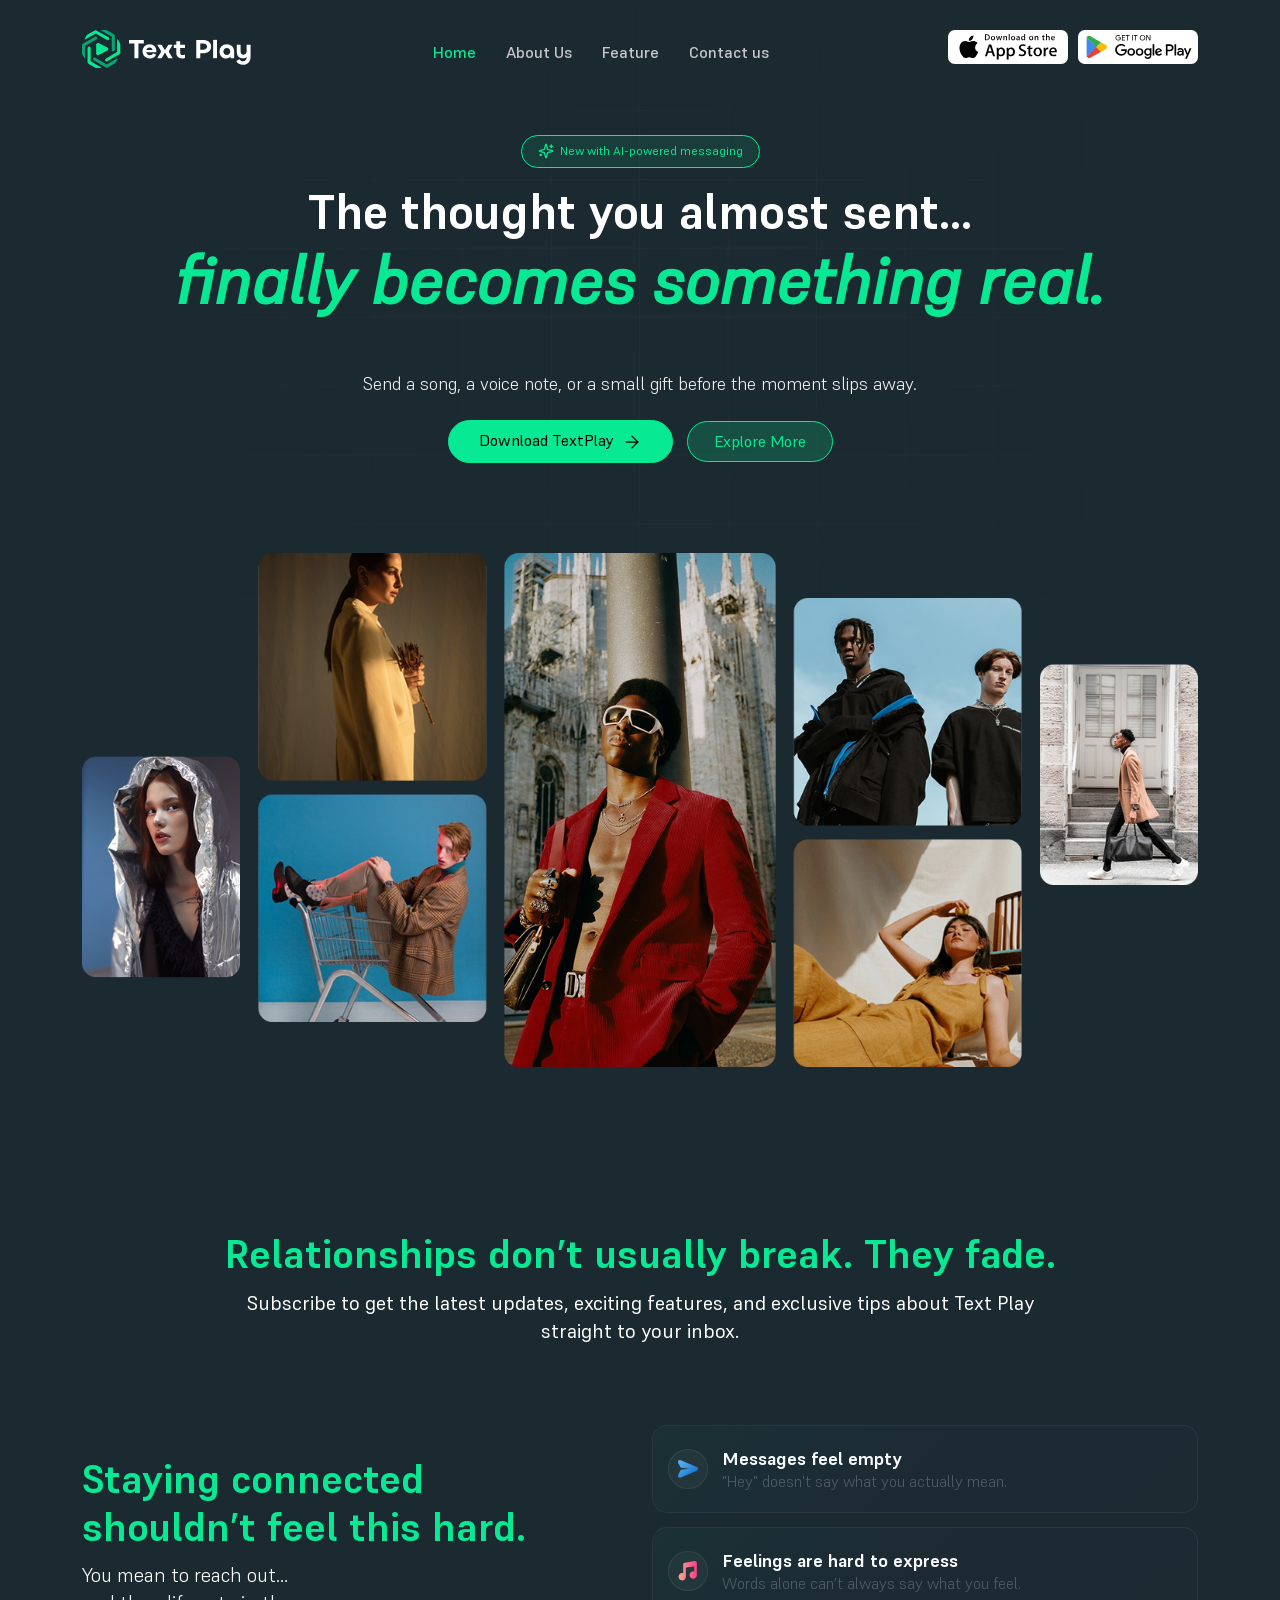
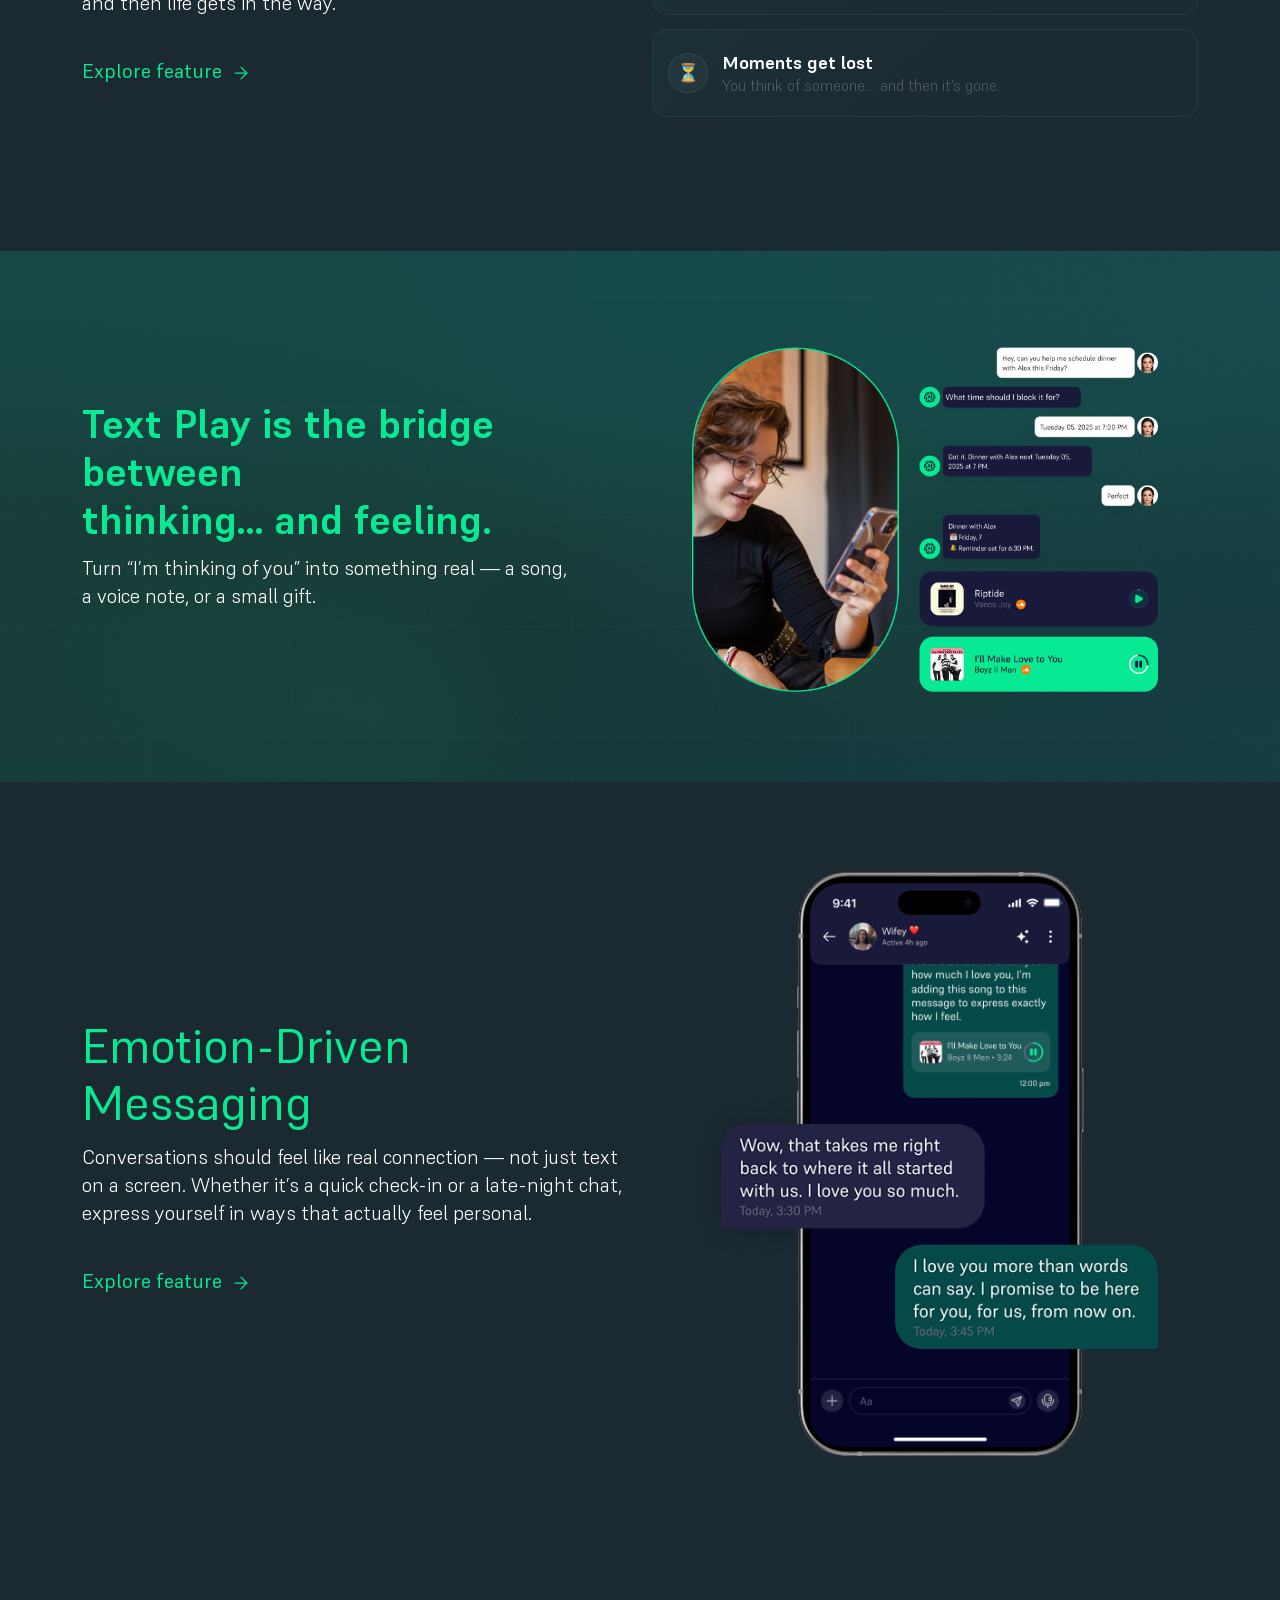
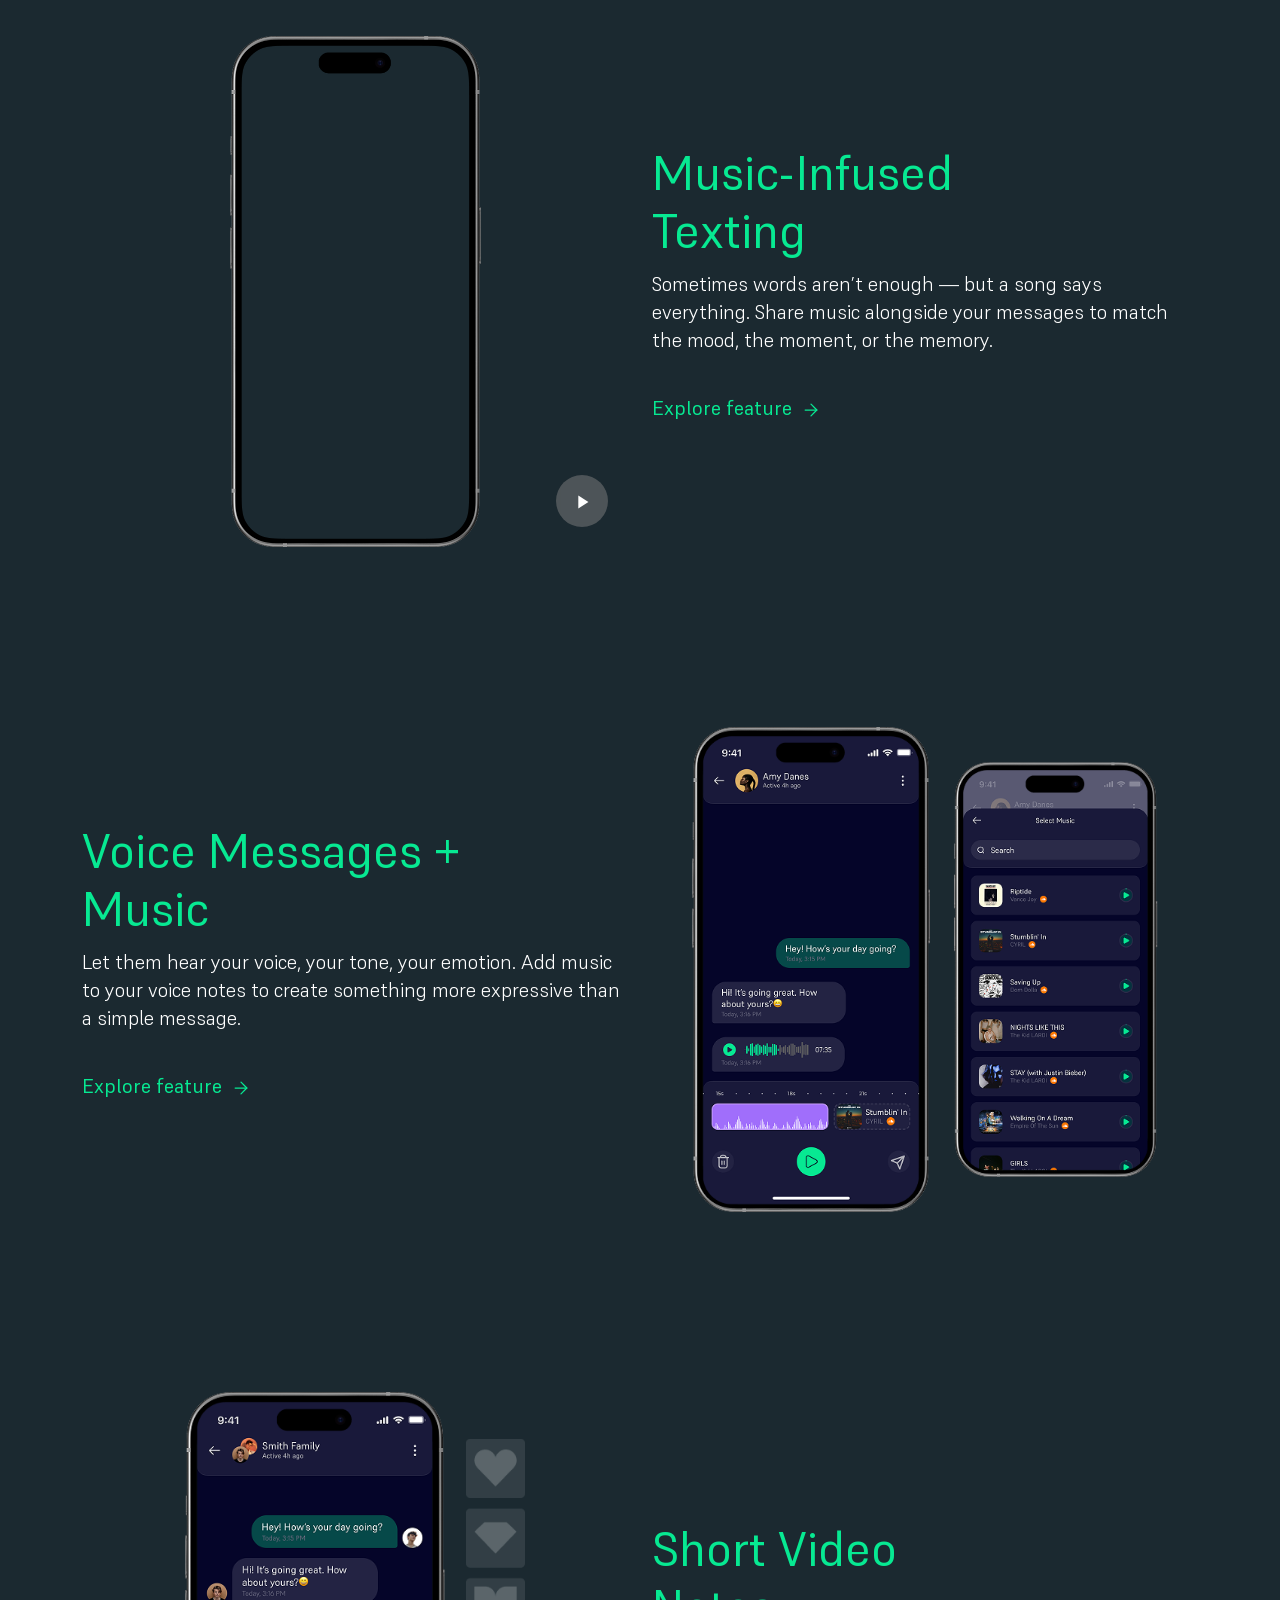
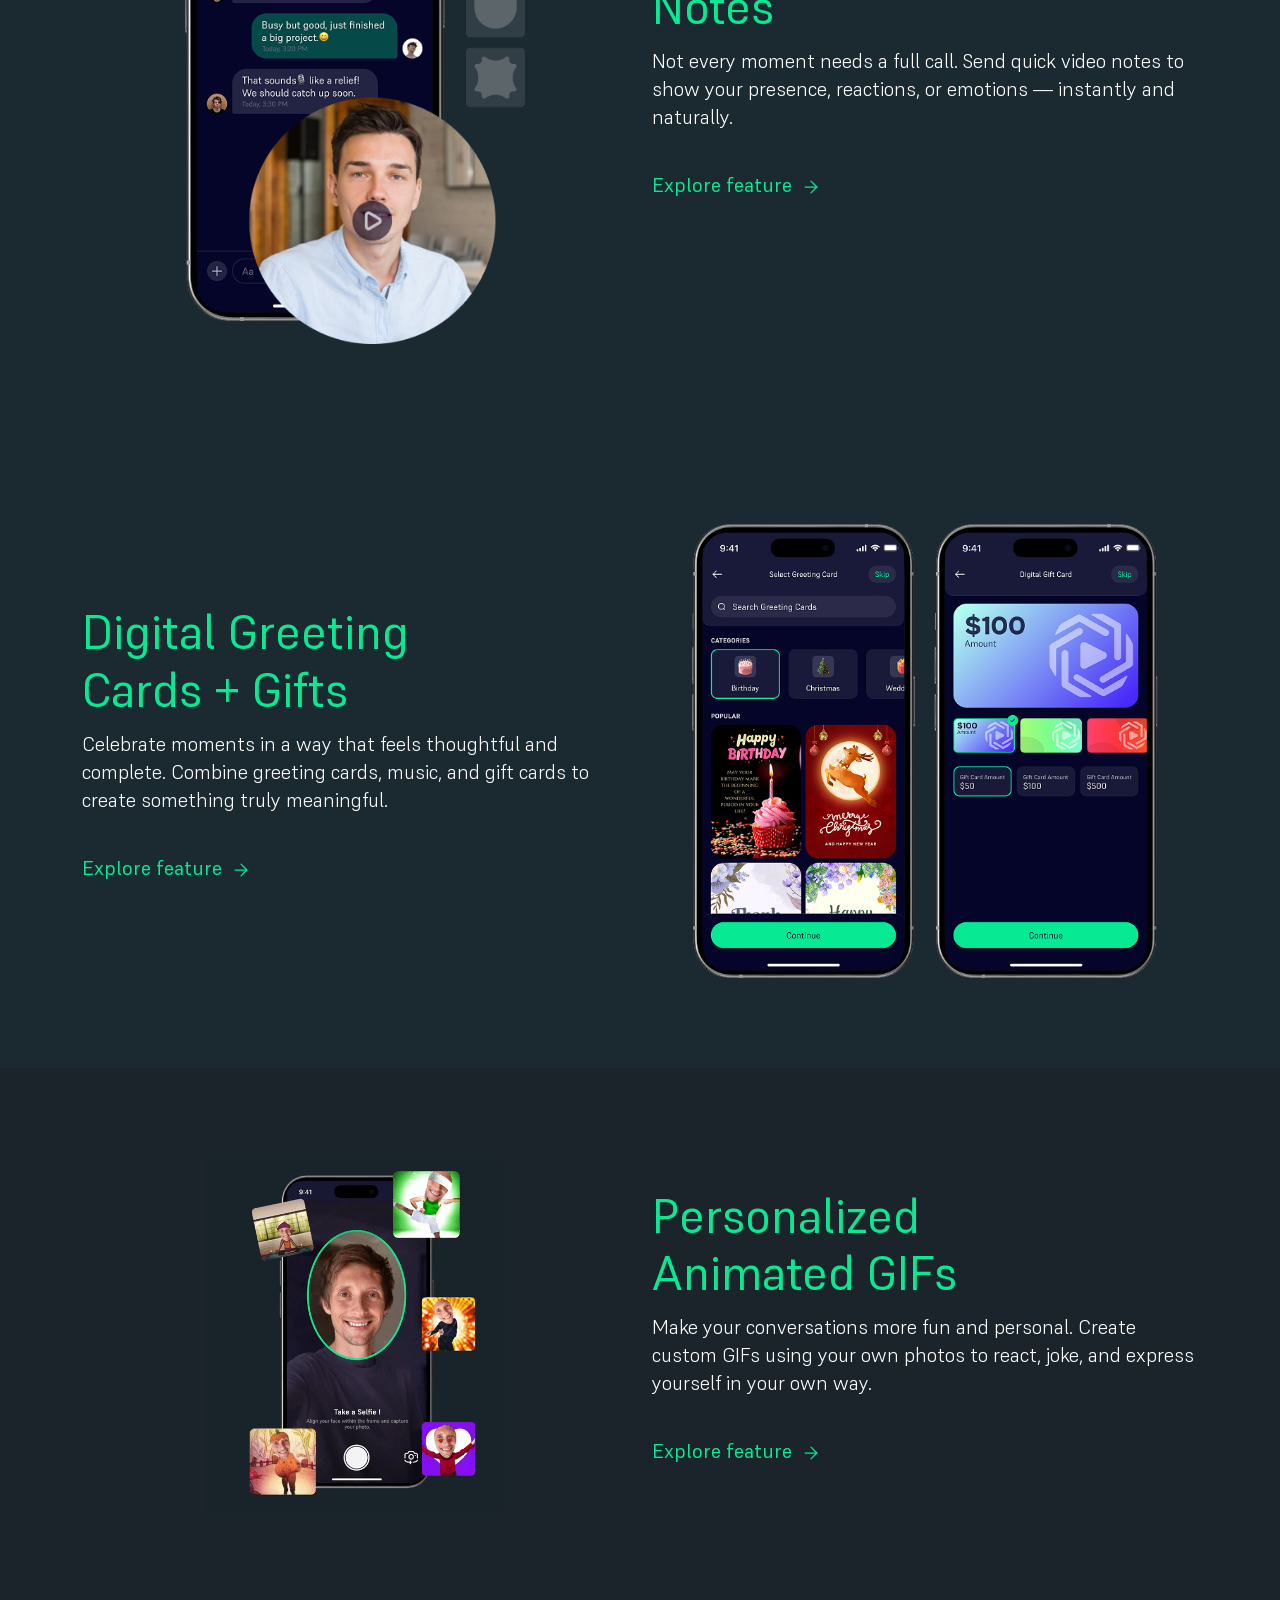
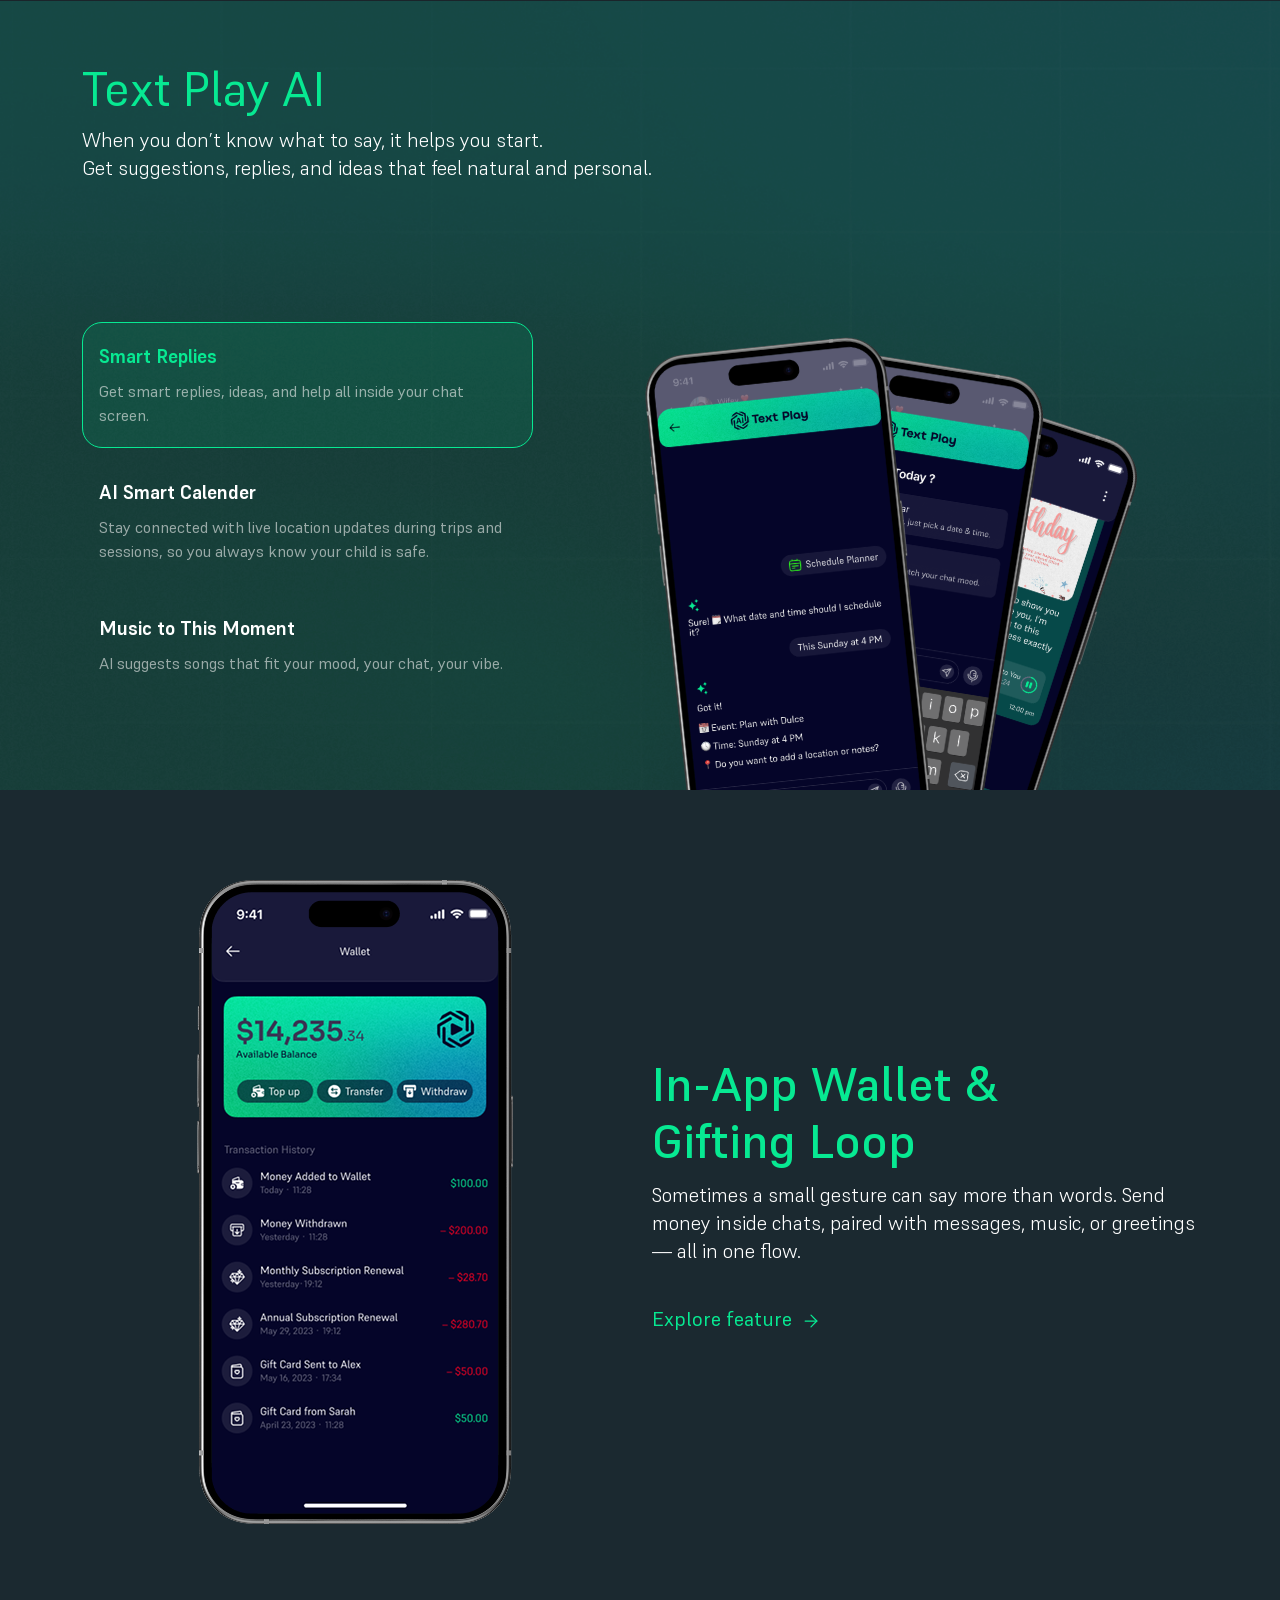
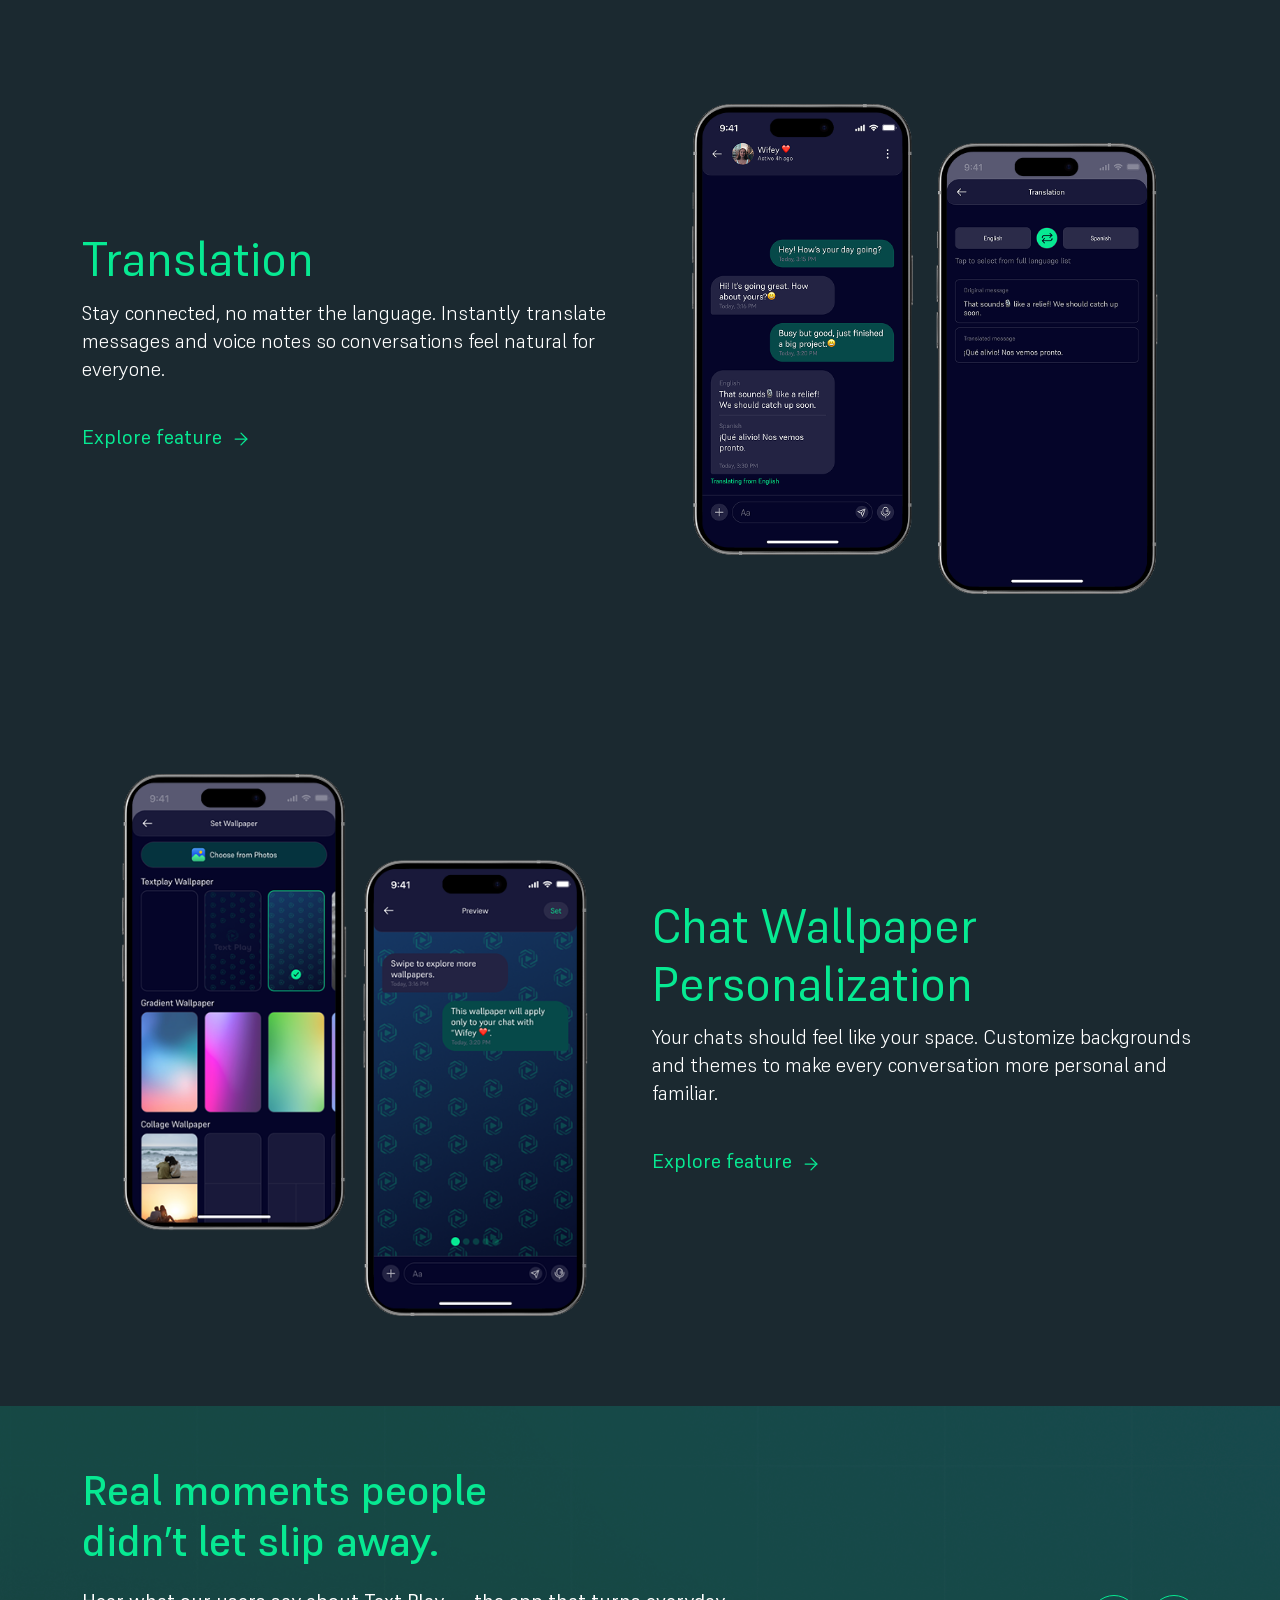
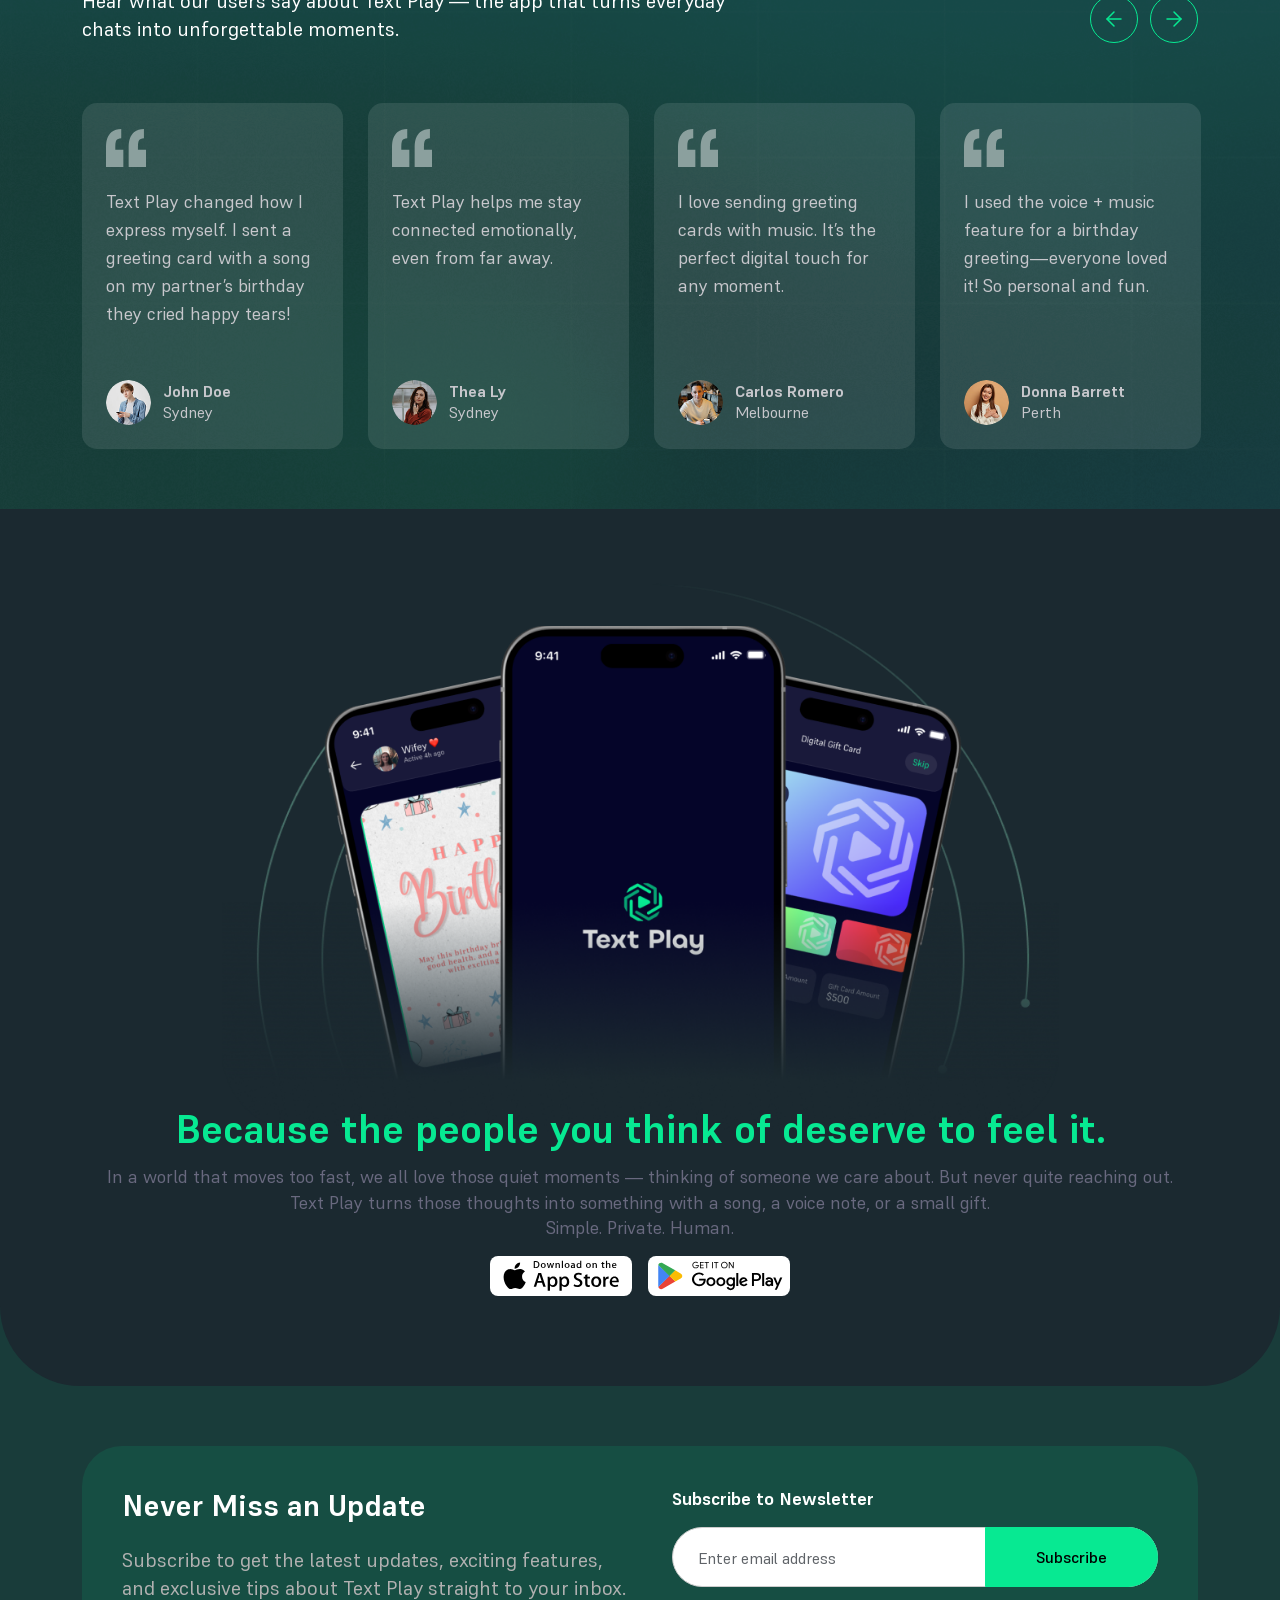
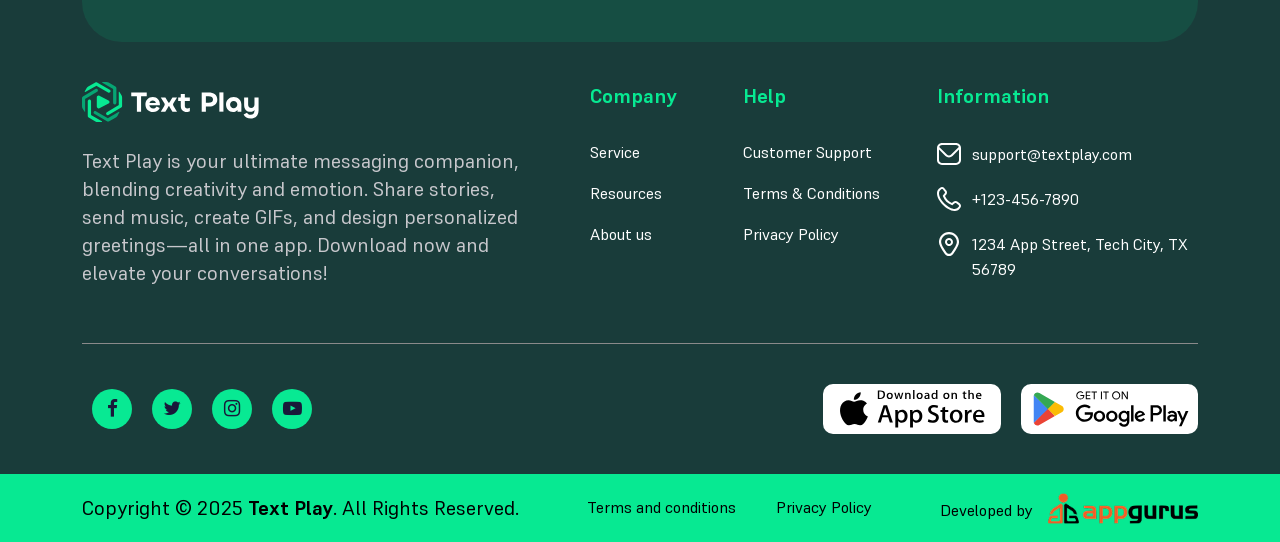
==== commit fa1bc06c: "multi video - dev" ====
--- a/index-v1.html
+++ b/index-v1.html
@@ -317,37 +317,38 @@
                         <div class="col-lg-6">
                             <div class="img-wrapper iphone-frame-main text-center">
 
-                                <video
-                                    id="demoVideo"
-                                    class="iphone-frame"
-                                    preload="metadata"
-                                    playsinline
-                                    muted
-                                >
-                                    <source src="./assets/images/music-screen/geeting-card.mov" type="video/mp4">
-                                </video>
-                            
-                                <button id="videoControlBtn" class="video-btn pause-state">
-                            
-                                    <span class="pause-icon">
-                                        <svg viewBox="0 0 24 24">
-                                            <path d="M6 4h4v16H6zm8 0h4v16h-4z"/>
-                                        </svg>
-                                    </span>
-                            
-                                    <span class="play-icon">
-                                        <svg viewBox="0 0 24 24">
-                                            <path d="M8 5v14l11-7z"/>
-                                        </svg>
-                                    </span>
-                            
-                                    <span class="replay-icon">
-                                        <svg viewBox="0 0 24 24">
-                                            <path d="M12 5V1L7 6l5 5V7c3.31 0 6 2.69 6 6s-2.69 6-6 6-6-2.69-6-6H4c0 4.42 3.58 8 8 8s8-3.58 8-8-3.58-8-8-8z"/>
-                                        </svg>
-                                    </span>
-                            
-                                </button>
+                                <div class="video-block">
+                                    <video
+                                        class="demoVideo iphone-frame"
+                                        preload="metadata"
+                                        playsinline
+                                        muted
+                                    >
+                                        <source src="./assets/images/music-screen/geeting-card.mov" type="video/mp4">
+                                    </video>
+                                
+                                    <button class="videoControlBtn video-btn pause-state">
+                                
+                                        <span class="pause-icon">
+                                            <svg viewBox="0 0 24 24">
+                                                <path d="M6 4h4v16H6zm8 0h4v16h-4z"/>
+                                            </svg>
+                                        </span>
+                                
+                                        <span class="play-icon">
+                                            <svg viewBox="0 0 24 24">
+                                                <path d="M8 5v14l11-7z"/>
+                                            </svg>
+                                        </span>
+                                
+                                        <span class="replay-icon">
+                                            <svg viewBox="0 0 24 24">
+                                                <path d="M12 5V1L7 6l5 5V7c3.31 0 6 2.69 6 6s-2.69 6-6 6-6-2.69-6-6H4c0 4.42 3.58 8 8 8s8-3.58 8-8-3.58-8-8-8z"/>
+                                            </svg>
+                                        </span>
+                                
+                                    </button>
+                                </div>
                             
                             </div>
                         </div>
@@ -1217,175 +1218,234 @@
 <!-- for video animation to all devices -->
 <script>
     document.addEventListener("DOMContentLoaded", () => {
-    
-        const video = document.getElementById("demoVideo");
-        const btn = document.getElementById("videoControlBtn");
-    
-        let userPaused = false;
-        let videoEnded = false;
-    
+
+        const videoBlocks = document.querySelectorAll(".video-block");
+        const videos = document.querySelectorAll(".demoVideo");
+
         function isMobile() {
             return window.innerWidth <= 576;
         }
-    
+
         // =========================
-        // STATE MANAGEMENT
+        // GET BLOCK ELEMENTS
         // =========================
-        function setPauseState() {
-            btn.classList.remove("play-state", "replay-state");
-            btn.classList.add("pause-state");
+        function getElements(block) {
+            return {
+                video: block.querySelector(".demoVideo"),
+                btn: block.querySelector(".videoControlBtn")
+            };
         }
-    
-        function setPlayState() {
-            btn.classList.remove("pause-state", "replay-state");
-            btn.classList.add("play-state");
+
+        // =========================
+        // BUTTON STATE
+        // =========================
+        function setState(video, btn) {
+
+            if (!video || !btn) return;
+
+            btn.classList.remove("play-state", "pause-state", "replay-state");
+
+            if (video.ended) {
+
+                if (isMobile()) {
+                    btn.classList.add("play-state");
+                } else {
+                    btn.classList.add("replay-state");
+                }
+
+            } else if (video.paused) {
+
+                btn.classList.add("play-state");
+
+            } else {
+
+                btn.classList.add("pause-state");
+            }
         }
-    
-        function setReplayState() {
-            btn.classList.remove("pause-state", "play-state");
-            btn.classList.add("replay-state");
+
+        // =========================
+        // PAUSE OTHERS
+        // =========================
+        function pauseOthers(currentVideo) {
+            videos.forEach(v => {
+                if (v !== currentVideo) v.pause();
+            });
         }
-    
+
         // =========================
         // PLAY / PAUSE
         // =========================
-        function playVideo(fromBeginning = false) {
-    
-            if (fromBeginning) {
+        function playVideo(video, btn, fromStart = false) {
+
+            if (!video) return;
+
+            if (fromStart) {
                 video.currentTime = 0;
-                videoEnded = false;
             }
-    
+
+            pauseOthers(video);
+
             video.play();
-            setPauseState();
+            setState(video, btn);
         }
-    
-        function pauseVideo() {
+
+        function pauseVideo(video, btn) {
+
+            if (!video) return;
+
             video.pause();
-            setPlayState();
+            setState(video, btn);
         }
-    
+
         // =========================
-        // CENTER AUTO PLAY / PAUSE
+        // FIND CENTER VIDEO
         // =========================
-        function checkVideoPosition() {
-    
-            if (userPaused || videoEnded) return;
-    
-            const rect = video.getBoundingClientRect();
-    
-            const videoCenter = rect.top + rect.height / 2;
-            const viewportCenter = window.innerHeight / 2;
-    
-            const centerZone = 120;
-    
-            const isCentered =
-                Math.abs(videoCenter - viewportCenter) <= centerZone;
-    
-            if (isCentered) {
-    
-                if (video.paused) {
-                    video.play();
-                    setPauseState();
+        function getCenteredVideo() {
+
+            let closest = null;
+            let minDistance = Infinity;
+
+            videos.forEach(video => {
+
+                const rect = video.getBoundingClientRect();
+                const center = rect.top + rect.height / 2;
+                const screenCenter = window.innerHeight / 2;
+
+                const distance = Math.abs(center - screenCenter);
+
+                if (distance < minDistance) {
+                    minDistance = distance;
+                    closest = video;
                 }
-    
-            } else {
-    
-                if (!video.paused) {
-                    video.pause();
-                    setPlayState();
-                }
-            }
+            });
+
+            return minDistance <= 150 ? closest : null;
         }
-    
+
         // =========================
-        // SCROLL OPTIMIZATION
+        // SCROLL AUTO PLAY
         // =========================
         let ticking = false;
-    
+
+        function checkVideos() {
+
+            const centered = getCenteredVideo();
+
+            videos.forEach(video => {
+
+                const block = video.closest(".video-block");
+                const btn = block.querySelector(".videoControlBtn");
+
+                if (video !== centered && !video.paused) {
+                    video.pause();
+                }
+
+                if (video === centered && !video.ended) {
+                    video.play();
+                }
+
+                setState(video, btn);
+            });
+        }
+
         window.addEventListener("scroll", () => {
-    
+
             if (!ticking) {
-    
                 window.requestAnimationFrame(() => {
-                    checkVideoPosition();
+                    checkVideos();
                     ticking = false;
                 });
-    
                 ticking = true;
             }
         });
-    
-        window.addEventListener("resize", checkVideoPosition);
-    
-        checkVideoPosition();
-    
+
+        window.addEventListener("resize", checkVideos);
+
         // =========================
-        // VIDEO ENDED
+        // INIT EACH VIDEO BLOCK
         // =========================
-        video.addEventListener("ended", () => {
-    
-            videoEnded = true;
-    
-            if (isMobile()) {
-                setPlayState();
-            } else {
-                setReplayState();
-            }
+        videoBlocks.forEach(block => {
+
+            const { video, btn } = getElements(block);
+
+            if (!video || !btn) return;
+
+            // CLICK BUTTON
+            btn.addEventListener("click", (e) => {
+
+                e.stopPropagation();
+
+                pauseOthers(video);
+
+                if (video.ended) {
+
+                    video.currentTime = 0;
+                    video.play();
+
+                    setState(video, btn);
+                    return;
+                }
+
+                if (video.paused) {
+
+                    video.play();
+
+                } else {
+
+                    video.pause();
+                }
+
+                setState(video, btn);
+            });
+
+            // CLICK VIDEO (MOBILE ONLY)
+            video.addEventListener("click", () => {
+
+                if (!isMobile()) return;
+
+                pauseOthers(video);
+
+                if (video.ended) {
+
+                    video.currentTime = 0;
+                    video.play();
+
+                    setState(video, btn);
+                    return;
+                }
+
+                if (video.paused) {
+
+                    video.play();
+
+                } else {
+
+                    video.pause();
+                }
+
+                setState(video, btn);
+            });
+
+            // ENDED EVENT
+            video.addEventListener("ended", () => {
+
+                if (isMobile()) {
+
+                    btn.classList.remove("pause-state", "replay-state");
+                    btn.classList.add("play-state");
+
+                } else {
+
+                    btn.classList.remove("pause-state", "play-state");
+                    btn.classList.add("replay-state");
+                }
+            });
         });
-    
-        // =========================
-        // MOBILE: TAP VIDEO ONLY
-        // =========================
-        video.addEventListener("click", () => {
-    
-            if (!isMobile()) return;
-    
-            if (videoEnded) {
-                userPaused = false;
-                playVideo(true);
-                return;
-            }
-    
-            if (!video.paused) {
-    
-                userPaused = true;
-                pauseVideo();
-    
-            } else {
-    
-                userPaused = false;
-                playVideo();
-            }
-        });
-    
-        // =========================
-        // BUTTON CONTROL
-        // =========================
-        btn.addEventListener("click", (e) => {
-    
-            e.stopPropagation();
-    
-            if (videoEnded) {
-    
-                userPaused = false;
-                playVideo(true);
-                return;
-            }
-    
-            if (!video.paused) {
-    
-                userPaused = true;
-                pauseVideo();
-    
-            } else {
-    
-                userPaused = false;
-                playVideo();
-            }
-        });
-    
+
+        // INIT
+        checkVideos();
+
     });
-    </script>
+</script>
 
 </html>
--- a/assets/css/style.css
+++ b/assets/css/style.css
@@ -1544,7 +1544,9 @@
     height: 52px;
     border: none;
     border-radius: 50%;
-    background: #666e72;
+	background: rgba(128, 128, 128, 0.5);
+	backdrop-filter: blur(2px);
+	-webkit-backdrop-filter: blur(2px);
     cursor: pointer;
     display: flex;
     align-items: center;
--- a/assets/css/media.css
+++ b/assets/css/media.css
@@ -1282,23 +1282,12 @@
 	} */
 
 	.video-btn{
-        /* position:absolute; */
-        left:50%;
-        top:50%;
-        transform:translate(-50%, -50%);
-        width:50px;
-        height:50px;
-        border-radius:50%;
-        background:rgba(0,0,0,.75);
-        display:flex;
-        align-items:center;
-        justify-content:center;
-        z-index:20;
-        opacity:0;
-        visibility:hidden;
-        transition: 0.4s;
-        pointer-events:none; /* frame handles clicks */
-    }
+		left:50%;
+		top:50%;
+		transform:translate(-50%, -50%);
+		width:50px;
+		height:50px;
+	}
 
     .video-btn.play-state,
     .video-btn.replay-state{
